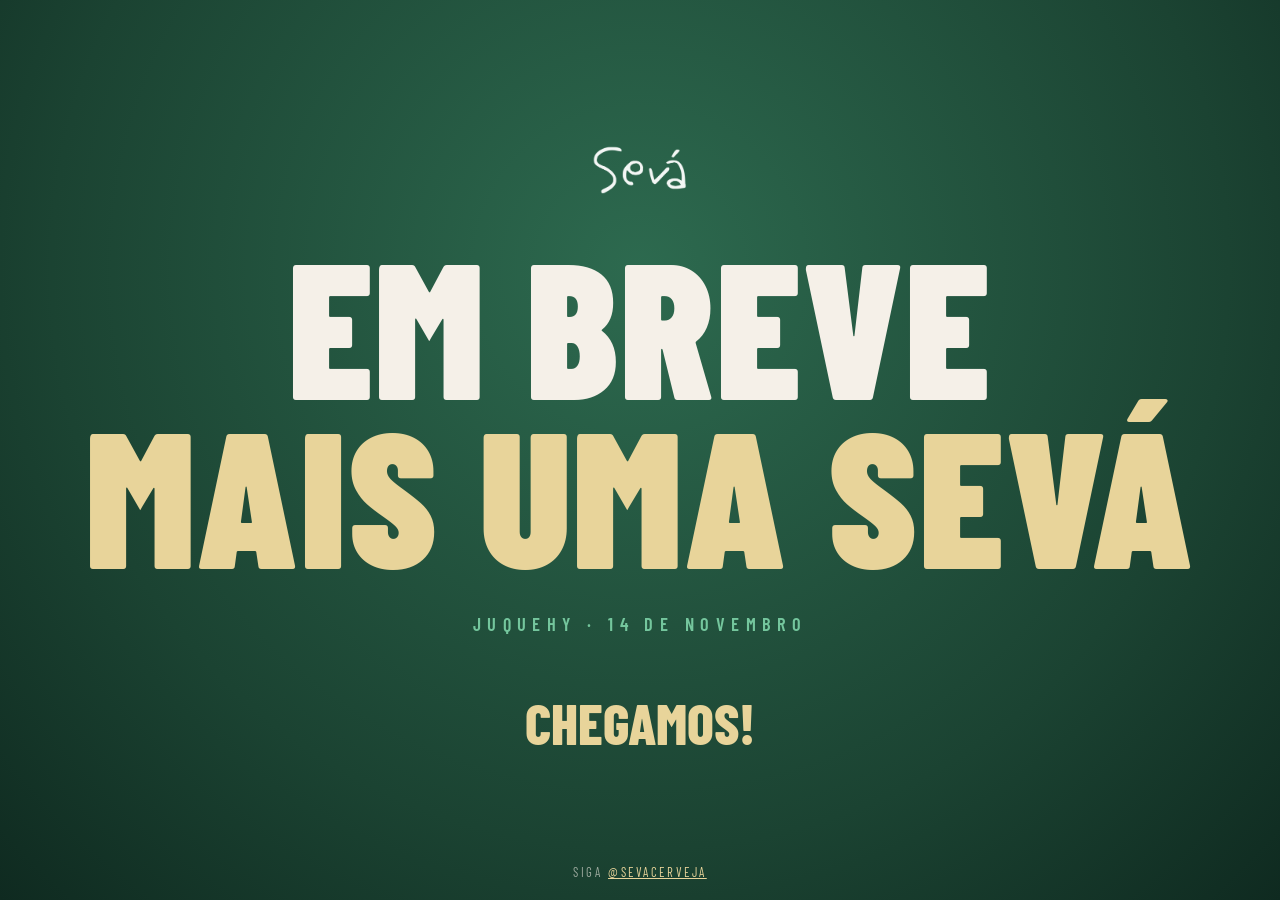
==== index.html @ 3af09ac8 "Site Sevá Juquehy - em breve" ====
<!DOCTYPE html>
<html lang="pt-BR">
<head>
  <meta charset="UTF-8">
  <meta name="viewport" content="width=device-width, initial-scale=1.0">
  <title>Sevá Juquehy — Em breve mais uma Sevá</title>
  <meta name="description" content="Em breve mais uma Sevá. A segunda unidade da cervejaria e restaurante Sevá chega a Juquehy em 14 de novembro.">
  <link rel="icon" href="images/favicon-32x32.png" type="image/png" sizes="32x32">
  <link rel="canonical" href="https://sevajuquehy.com.br/">
  <meta property="og:type" content="website">
  <meta property="og:title" content="Sevá Juquehy — Em breve mais uma Sevá">
  <meta property="og:description" content="A segunda unidade do Sevá chega a Juquehy em 14 de novembro.">
  <meta property="og:url" content="https://sevajuquehy.com.br/">
  <meta property="og:locale" content="pt_BR">
  <link rel="preconnect" href="https://fonts.googleapis.com">
  <link rel="preconnect" href="https://fonts.gstatic.com" crossorigin>
  <link rel="stylesheet" href="https://fonts.googleapis.com/css2?family=Barlow:wght@400;600&family=Barlow+Condensed:wght@600;700;800;900&display=swap">
  <style>
    :root{--verde:#2D6A4F;--verde-dark:#1B4332;--verde-mid:#40916C;--verde-light:#74C69D;--verde-pale:#D8F3DC;--sand:#F5F0E8;--gold:#C4963A;--gold-light:#E8D49A;--dark:#1a1a1a;--sans:'Barlow',sans-serif;--caps:'Barlow Condensed',sans-serif}
    *,*::before,*::after{box-sizing:border-box;margin:0;padding:0}
    html,body{height:100%}
    body{font-family:var(--sans);color:var(--sand);background:var(--verde-dark);overflow-x:hidden}
    main{min-height:100vh;min-height:100dvh;display:flex;flex-direction:column;align-items:center;justify-content:center;text-align:center;padding:32px 20px;position:relative;
      background:radial-gradient(ellipse at 50% 30%,var(--verde) 0%,var(--verde-dark) 65%,#0f2a20 100%)}
    .logo{width:clamp(72px,10vw,110px);margin-bottom:clamp(24px,5vh,56px);filter:brightness(0) invert(1);opacity:.95}
    h1{font-family:var(--caps);font-weight:900;text-transform:uppercase;line-height:.88;letter-spacing:.01em;font-size:clamp(3.4rem,15vw,13rem)}
    h1 span{display:block}
    h1 .acc{color:var(--gold-light)}
    .sub{font-family:var(--caps);font-weight:600;text-transform:uppercase;letter-spacing:.35em;color:var(--verde-light);font-size:clamp(.8rem,2vw,1.15rem);margin-top:clamp(20px,4vh,40px)}
    .count{display:flex;gap:clamp(10px,3vw,40px);margin-top:clamp(28px,6vh,64px);justify-content:center}
    .unit{min-width:clamp(64px,13vw,150px);padding:clamp(12px,2vw,24px) 6px;border:1px solid rgba(216,243,220,.25);background:rgba(15,42,32,.35)}
    .num{display:block;font-family:var(--caps);font-weight:800;line-height:1;font-size:clamp(2.2rem,8vw,5.5rem);font-variant-numeric:tabular-nums}
    .lbl{display:block;margin-top:8px;font-family:var(--caps);font-weight:600;text-transform:uppercase;letter-spacing:.2em;font-size:clamp(.65rem,1.6vw,.95rem);color:var(--verde-light)}
    .open{display:none;font-family:var(--caps);font-weight:800;text-transform:uppercase;font-size:clamp(1.6rem,5vw,3.5rem);color:var(--gold-light);margin-top:clamp(28px,6vh,64px)}
    .done .count{display:none}.done .open{display:block}
    footer{position:absolute;bottom:20px;left:0;right:0;font-family:var(--caps);letter-spacing:.2em;text-transform:uppercase;font-size:.8rem;color:rgba(245,240,232,.6)}
    footer a{color:var(--gold-light)}
    @media(max-width:480px){.count{gap:8px}.unit{min-width:0;flex:1}h1{font-size:clamp(3rem,18vw,5rem)}}
  </style>
</head>
<body>
  <main id="main">
    <img class="logo" src="images/logo_seva.webp" alt="Sevá">
    <h1><span>Em breve</span><span class="acc">mais uma Sevá</span></h1>
    <p class="sub">Juquehy · 14 de novembro</p>
    <div class="count" id="count" role="timer" aria-live="off">
      <div class="unit"><span class="num" id="d">00</span><span class="lbl">Dias</span></div>
      <div class="unit"><span class="num" id="h">00</span><span class="lbl">Horas</span></div>
      <div class="unit"><span class="num" id="m">00</span><span class="lbl">Min</span></div>
      <div class="unit"><span class="num" id="s">00</span><span class="lbl">Seg</span></div>
    </div>
    <p class="open">Chegamos!</p>
    <footer>Siga <a href="https://www.instagram.com/sevacerveja/" target="_blank" rel="noopener">@sevacerveja</a></footer>
  </main>
  <script>
    (function(){
      // 14/11/2026 à 00:00 (Brasília, UTC-3)
      var target=new Date(Date.UTC(2026,10,14,3,0,0));
      var el={d:d,h:h,m:m,s:s}, main=document.getElementById('main');
      function p(n){return n<10?'0'+n:''+n}
      function tick(){
        var diff=target-new Date();
        if(diff<=0){main.classList.add('done');return false}
        var t=Math.floor(diff/1000);
        el.d.textContent=p(Math.floor(t/86400));
        el.h.textContent=p(Math.floor(t%86400/3600));
        el.m.textContent=p(Math.floor(t%3600/60));
        el.s.textContent=p(t%60);
        return true;
      }
      if(tick()) var iv=setInterval(function(){if(!tick())clearInterval(iv)},1000);
    })();
  </script>
</body>
</html>
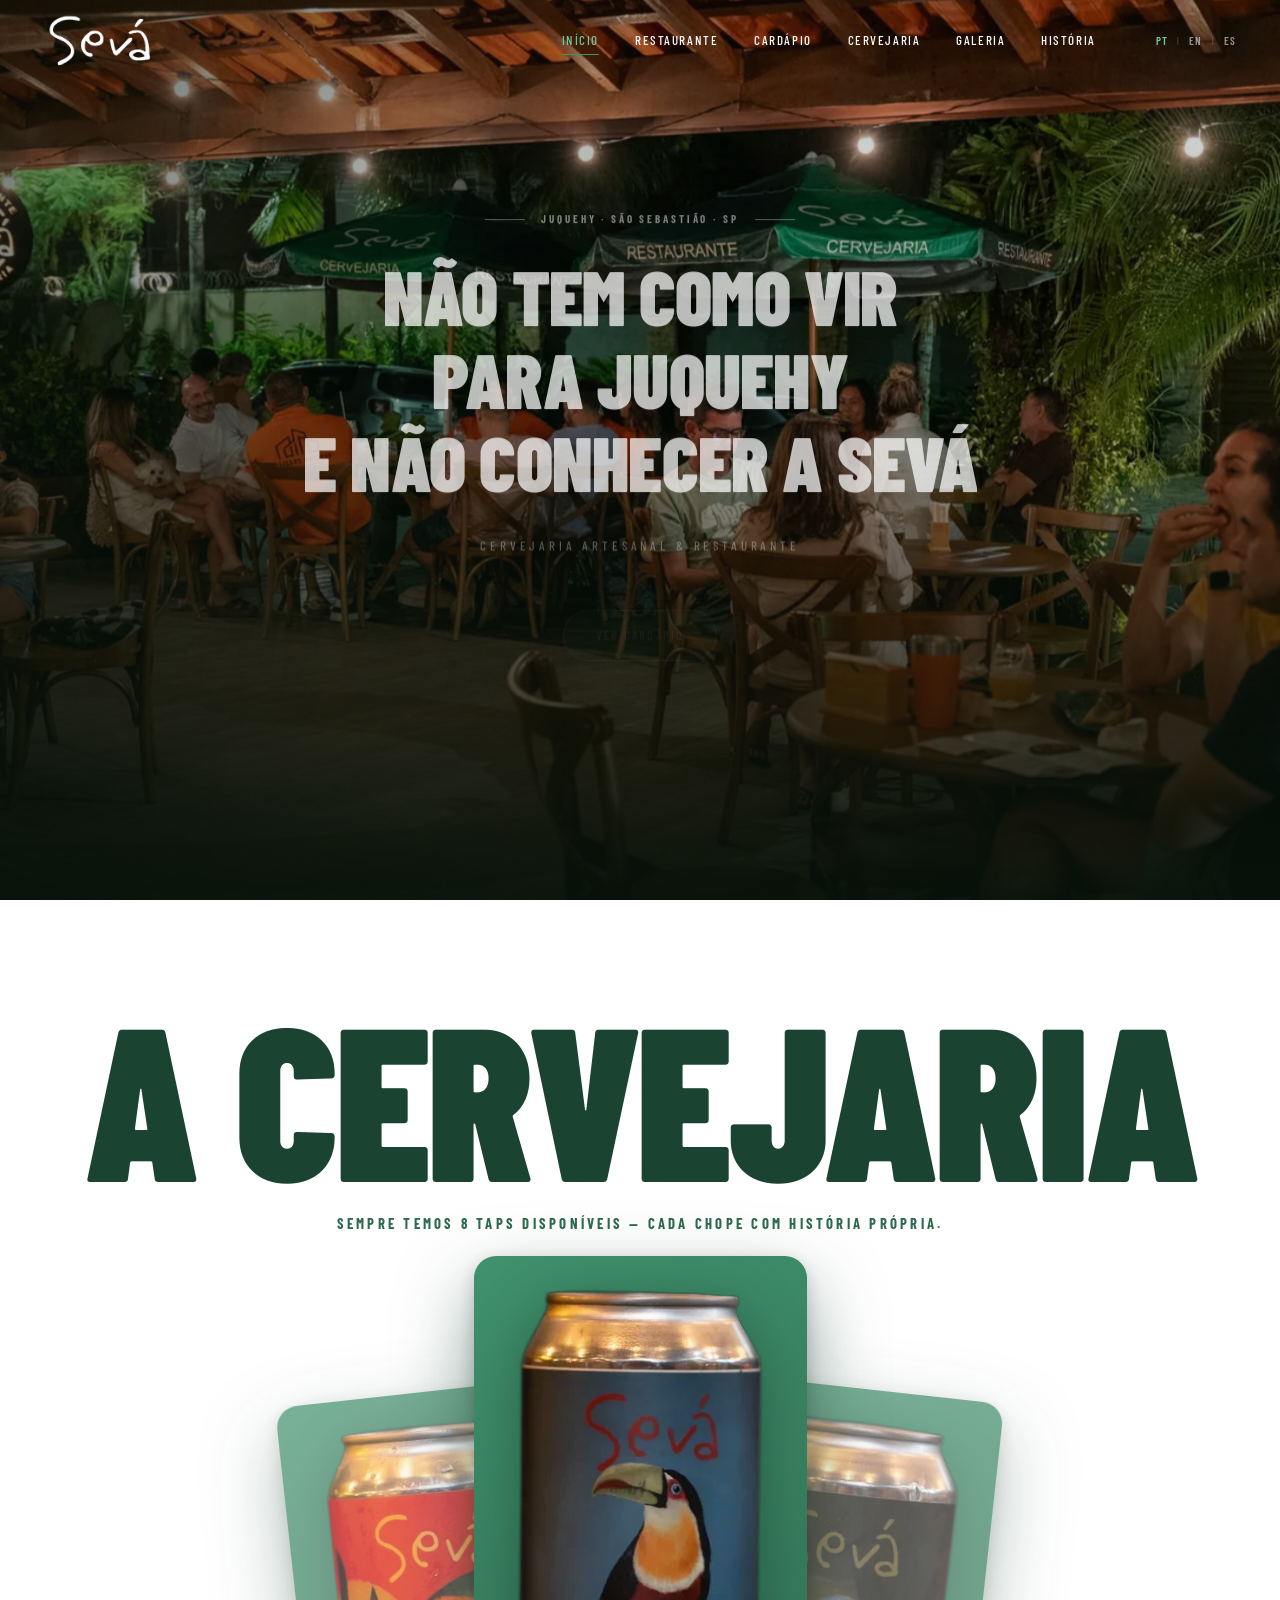
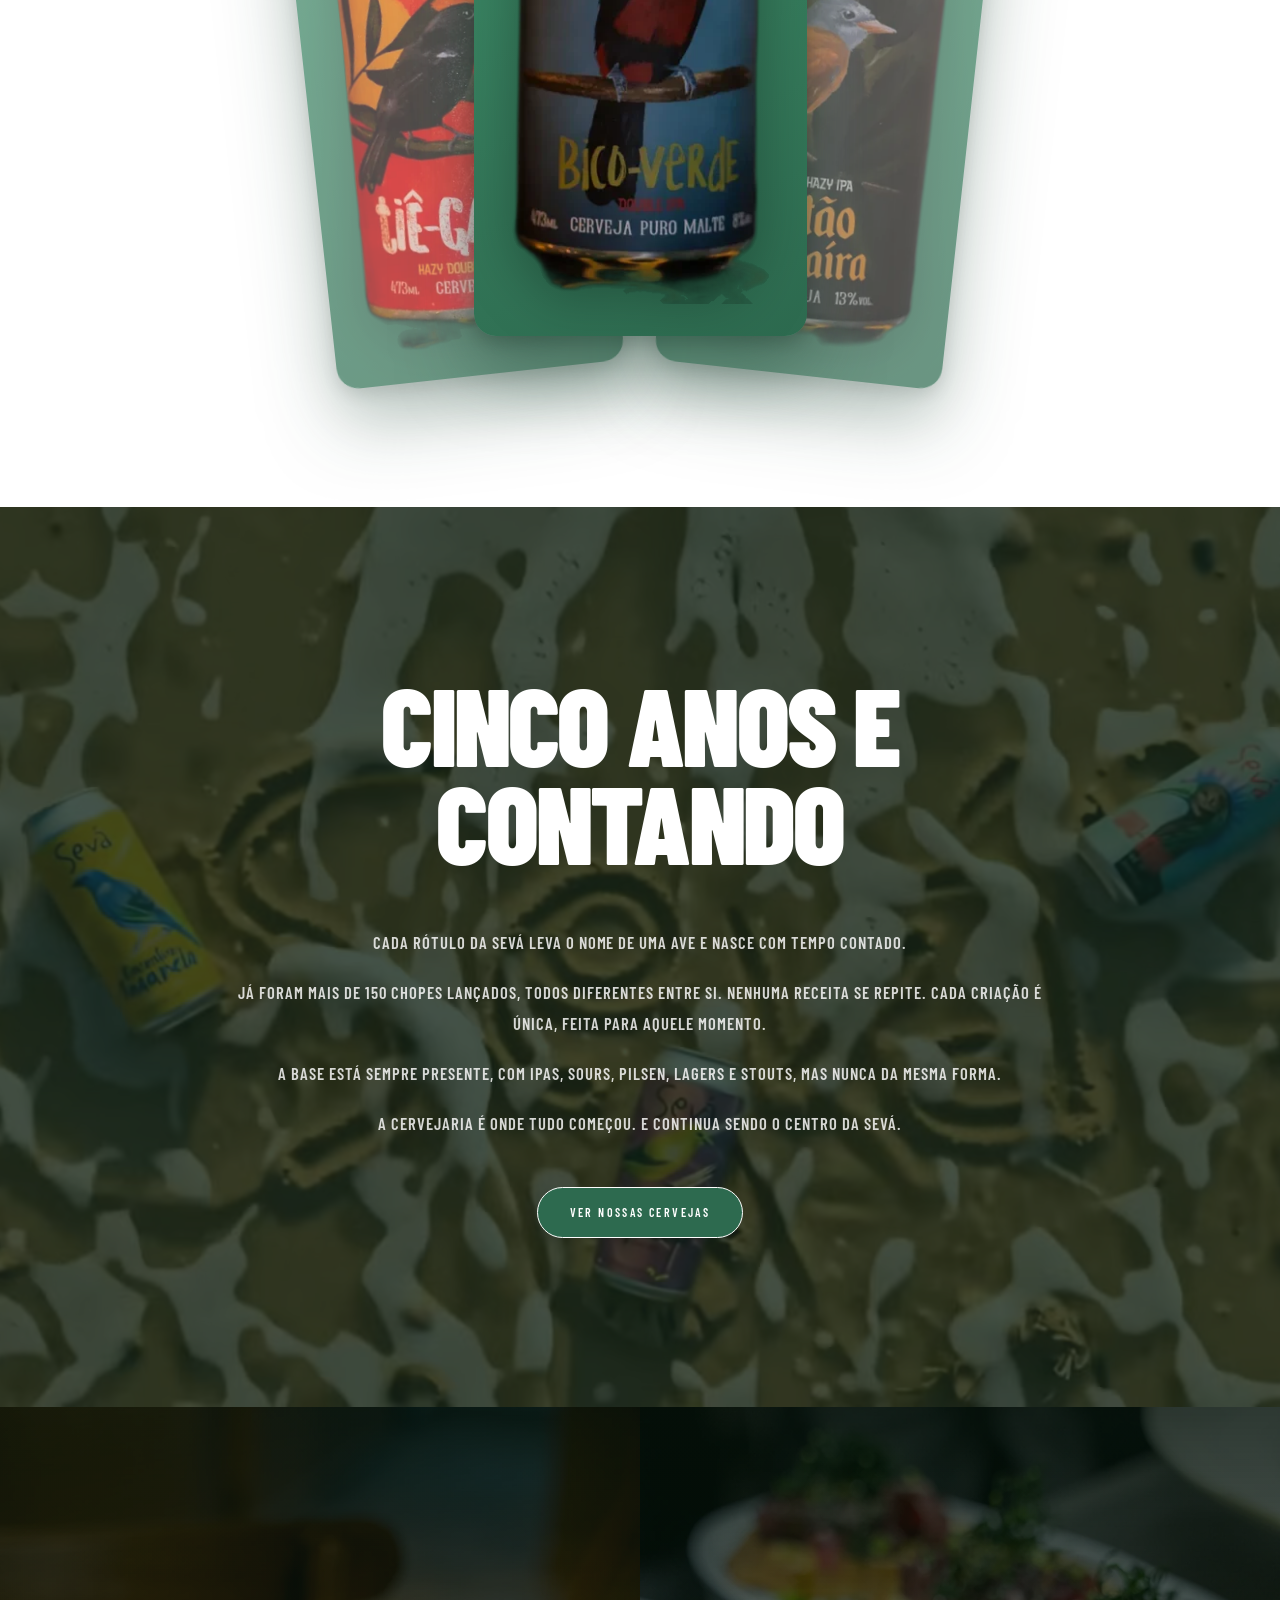
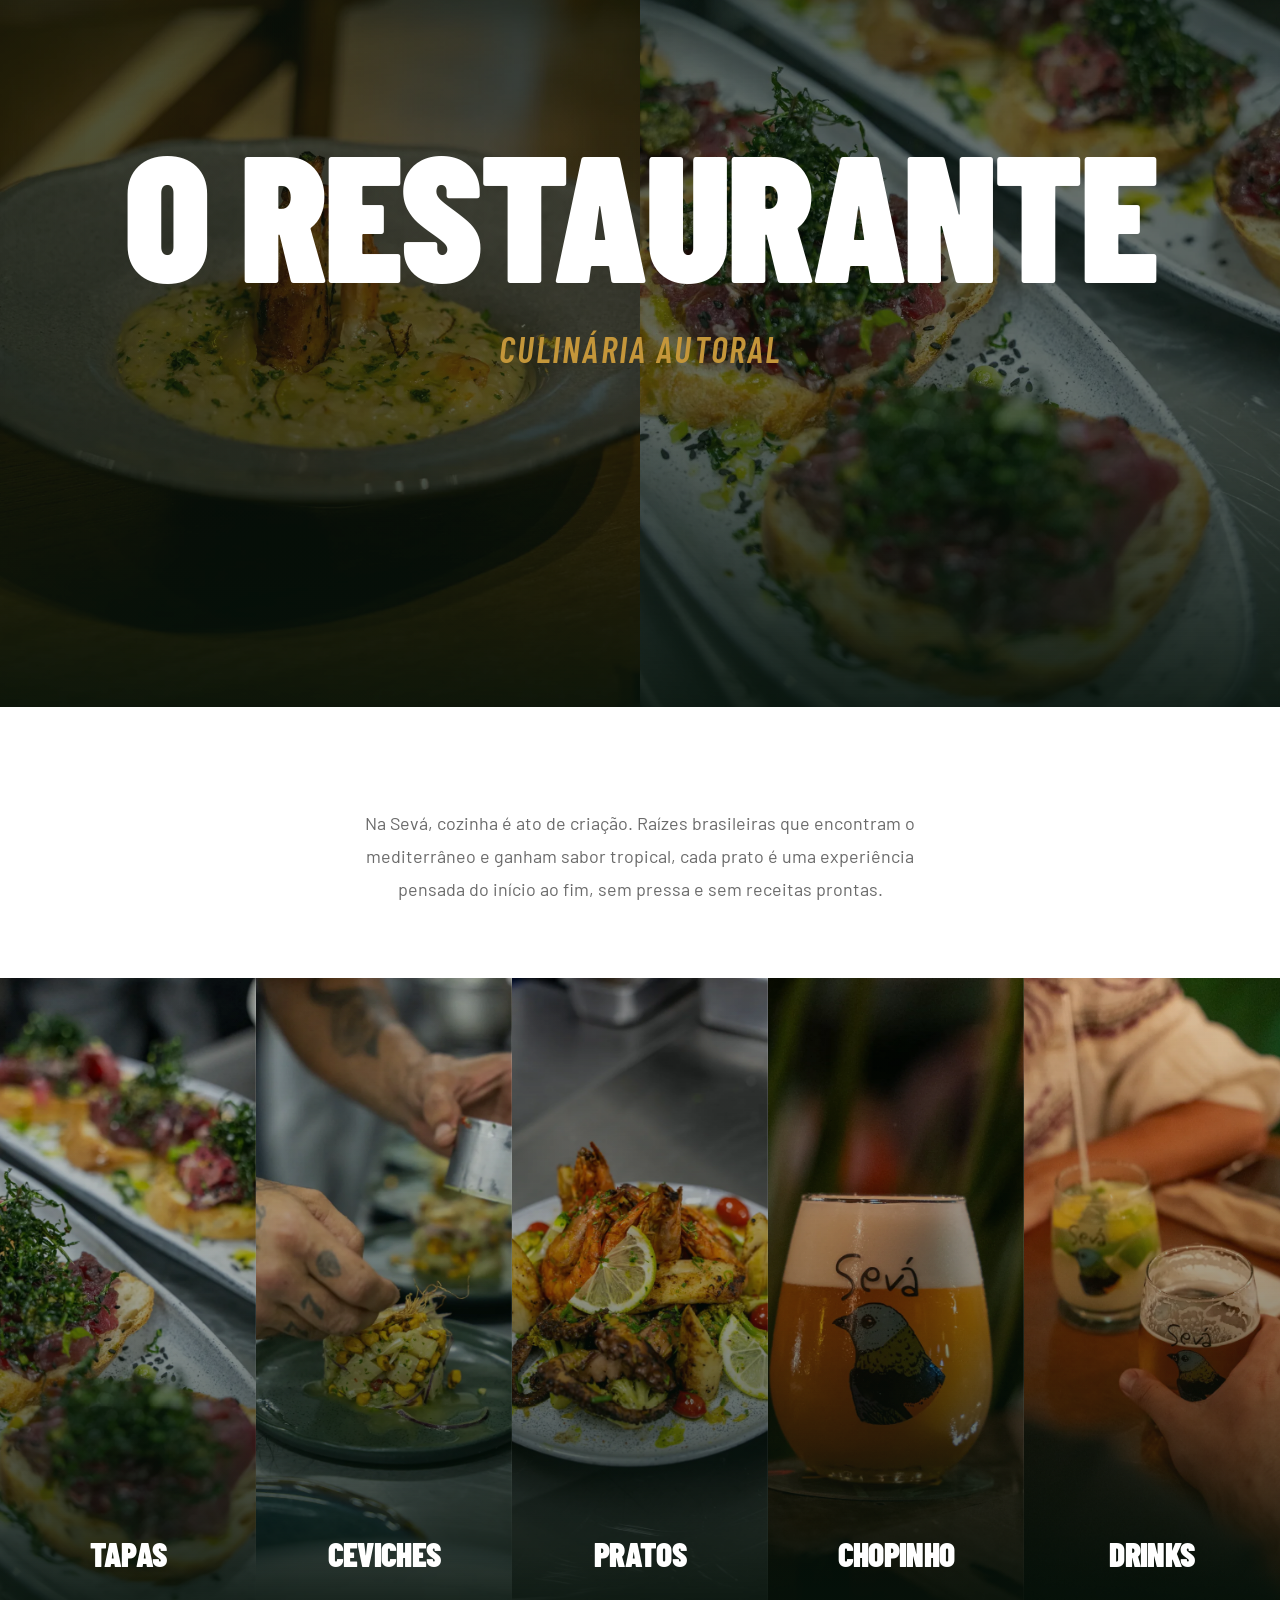
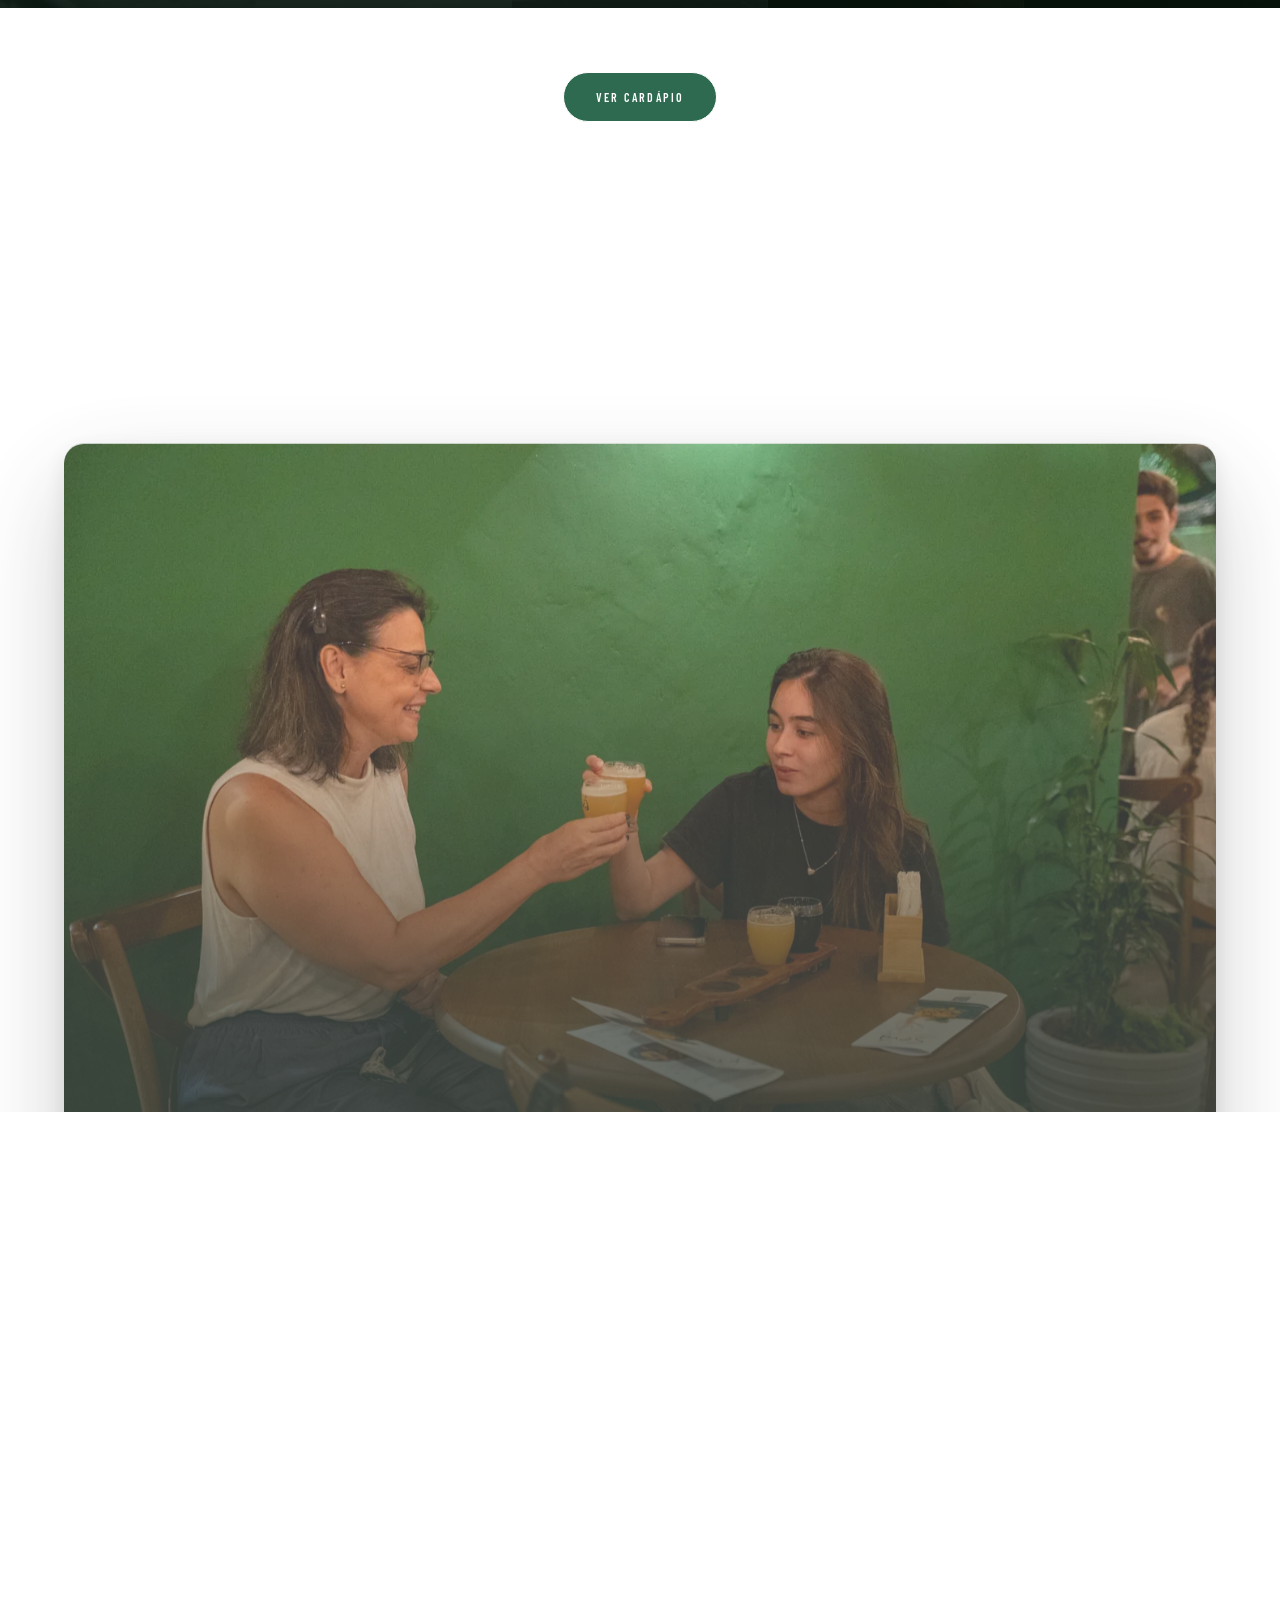
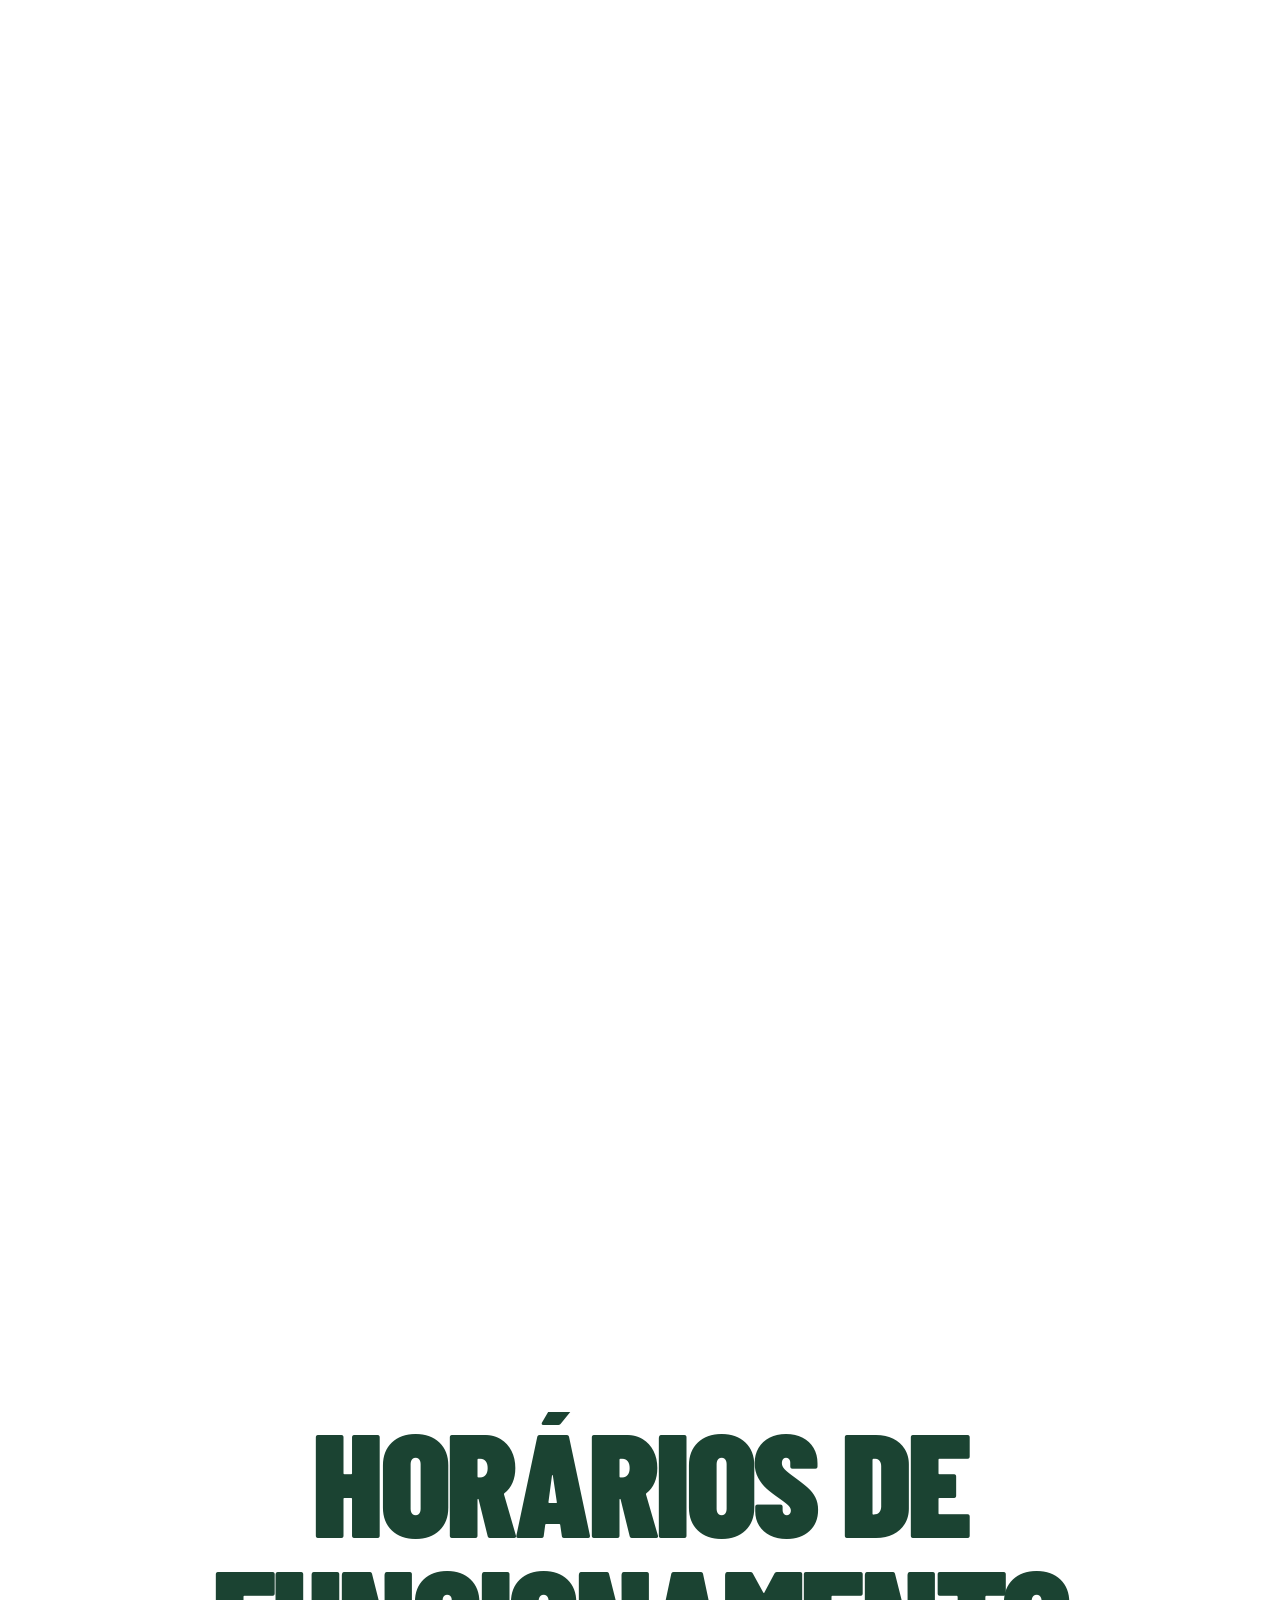
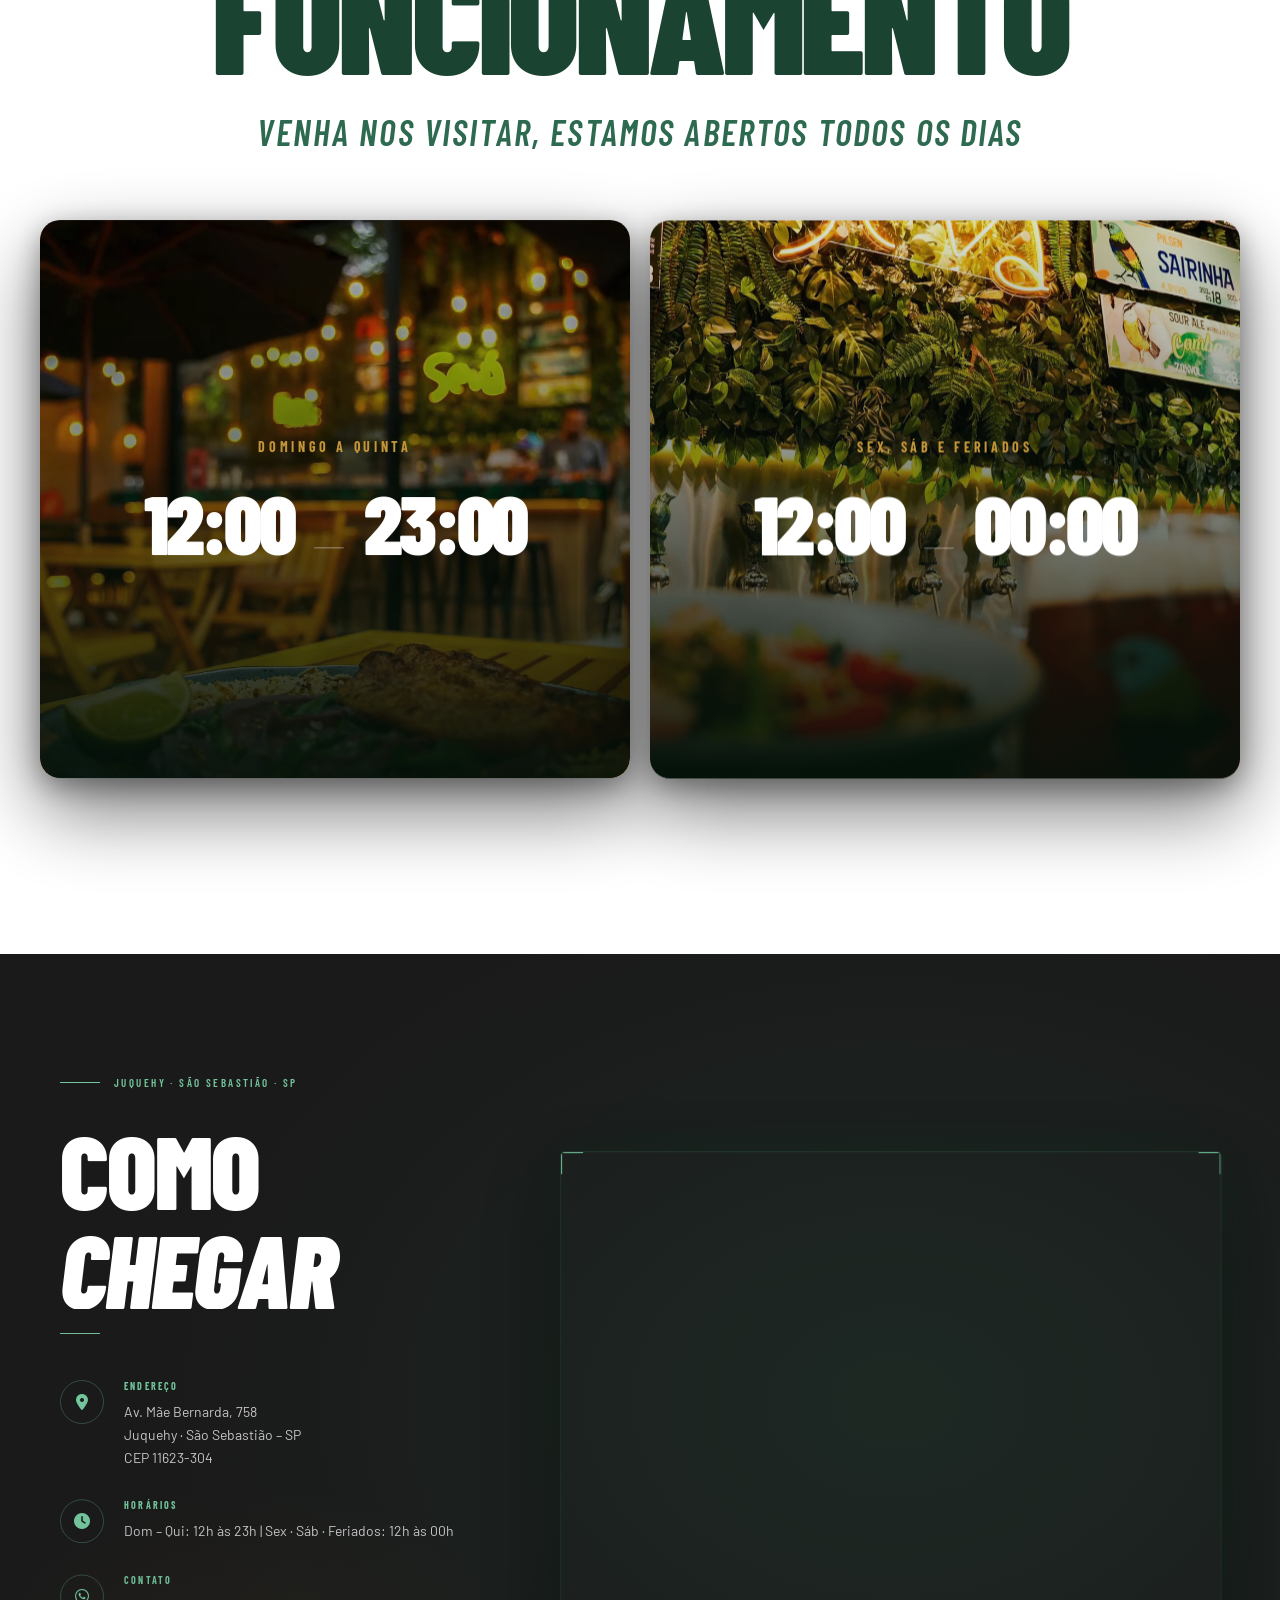
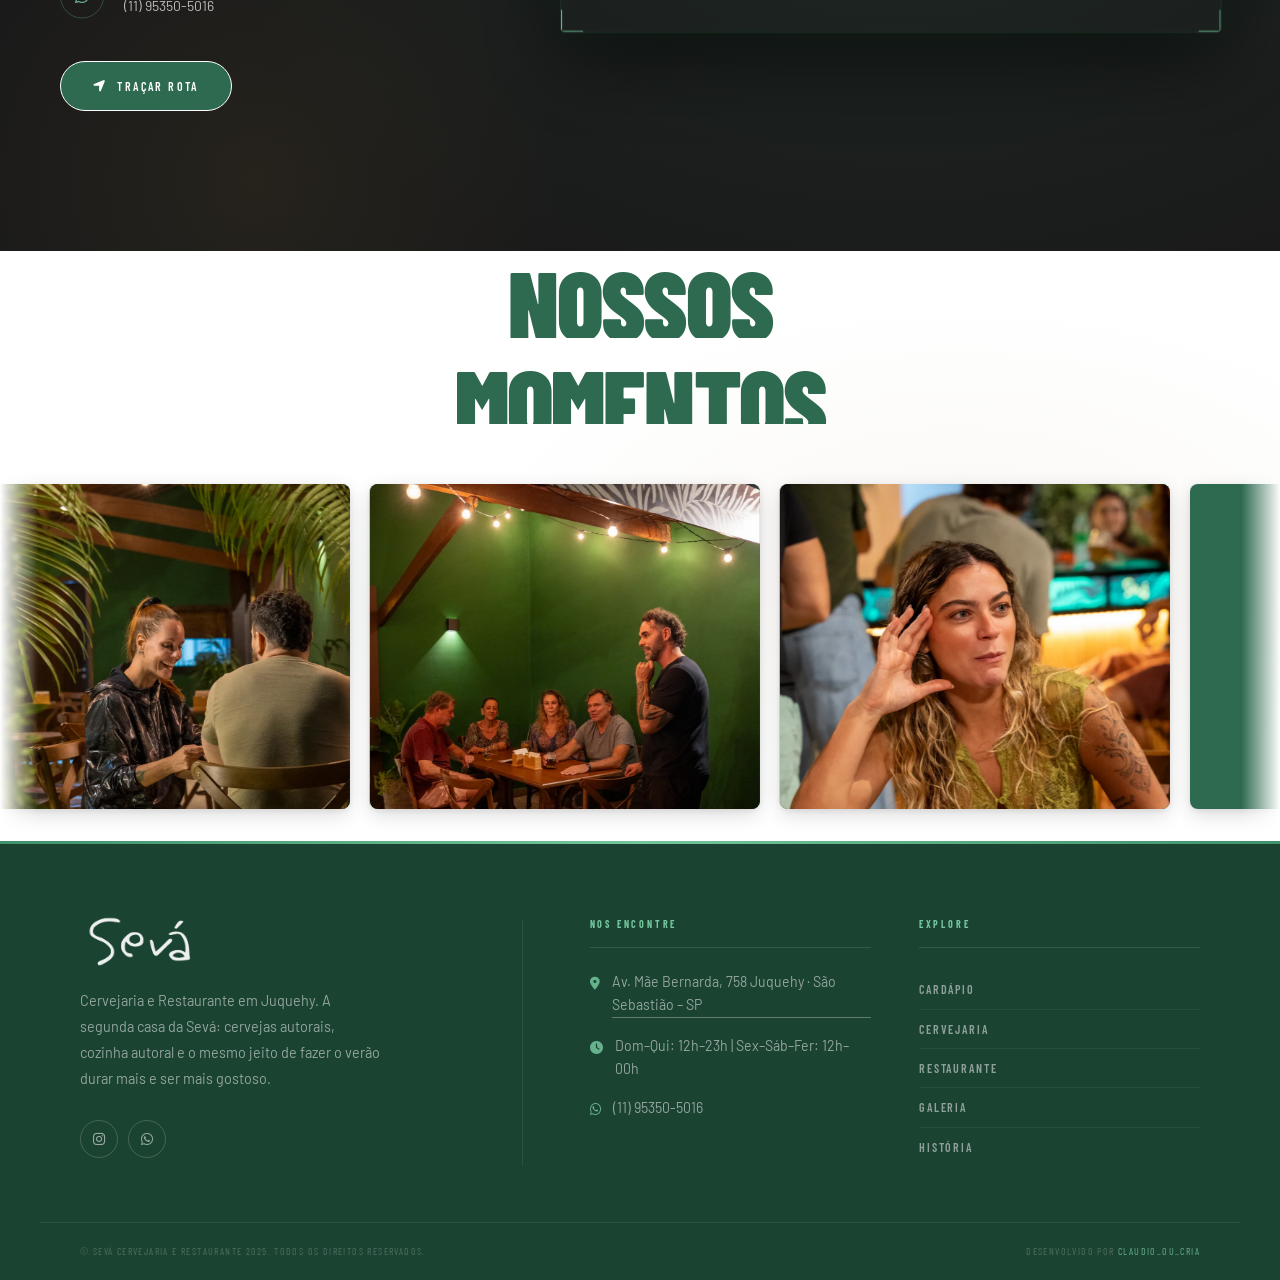
==== commit aa81835b: "Site completo da Sevá Juquehy" ====
--- a/index.html
+++ b/index.html
@@ -1,75 +1,677 @@
-<!DOCTYPE html>
+﻿<!DOCTYPE html>
 <html lang="pt-BR">
 <head>
+  <!-- Google tag (gtag.js) -->
+  <link rel="preconnect" href="https://www.googletagmanager.com">
+  <script async src="https://www.googletagmanager.com/gtag/js?id=G-PL6VQNLBBJ"></script>
+  <script>
+    window.dataLayer = window.dataLayer || [];
+    function gtag(){dataLayer.push(arguments);}
+    gtag('js', new Date());
+    gtag('config', 'G-PL6VQNLBBJ');
+  </script>
   <meta charset="UTF-8">
   <meta name="viewport" content="width=device-width, initial-scale=1.0">
-  <title>Sevá Juquehy — Em breve mais uma Sevá</title>
-  <meta name="description" content="Em breve mais uma Sevá. A segunda unidade da cervejaria e restaurante Sevá chega a Juquehy em 14 de novembro.">
+  <title data-i18n="meta.title.home">Sevá Cervejaria e Restaurante — Juquehy</title>
+  <meta name="description" data-i18n="meta.desc.home" content="Cervejaria artesanal e restaurante na Juquehy, São Sebastião. Cervejas autorais, pratos autorais e vista para o mar.">
   <link rel="icon" href="images/favicon-32x32.png" type="image/png" sizes="32x32">
+
+  <!-- Canonical e hreflang (atualize o domínio conforme necessário) -->
   <link rel="canonical" href="https://sevajuquehy.com.br/">
+  <link rel="alternate" hreflang="pt-BR" href="https://sevajuquehy.com.br/">
+  <link rel="alternate" hreflang="en" href="https://sevajuquehy.com.br/?lang=en">
+  <link rel="alternate" hreflang="es" href="https://sevajuquehy.com.br/?lang=es">
+
+  <!-- Open Graph / Compartilhamento social -->
   <meta property="og:type" content="website">
-  <meta property="og:title" content="Sevá Juquehy — Em breve mais uma Sevá">
-  <meta property="og:description" content="A segunda unidade do Sevá chega a Juquehy em 14 de novembro.">
+  <meta property="og:site_name" content="Sevá Cervejaria e Restaurante">
+  <meta property="og:title" content="Sevá Cervejaria e Restaurante — Juquehy">
+  <meta property="og:description" content="Cervejaria artesanal e restaurante na Juquehy, São Sebastião. Cervejas autorais, pratos autorais e vista para o mar.">
   <meta property="og:url" content="https://sevajuquehy.com.br/">
+  <meta property="og:image" content="https://sevajuquehy.com.br/images/og_home.jpg">
+  <meta property="og:image:width" content="1200">
+  <meta property="og:image:height" content="630">
   <meta property="og:locale" content="pt_BR">
+  <!-- Twitter Card -->
+  <meta name="twitter:card" content="summary_large_image">
+  <meta name="twitter:title" content="Sevá Cervejaria e Restaurante — Juquehy">
+  <meta name="twitter:description" content="Cervejaria artesanal e restaurante na Juquehy, São Sebastião. Cervejas autorais, pratos autorais e vista para o mar.">
+  <meta name="twitter:image" content="https://sevajuquehy.com.br/images/og_home.jpg">
+
+  <!-- Schema.org JSON-LD (Rich Snippets no Google) -->
+  <script type="application/ld+json">
+  {
+    "@context": "https://schema.org",
+    "@type": ["Restaurant", "BarOrPub"],
+    "name": "Sevá Cervejaria e Restaurante",
+    "description": "Cervejaria artesanal e restaurante na Juquehy, São Sebastião.",
+    "url": "https://sevajuquehy.com.br/",
+    "logo": "https://sevajuquehy.com.br/images/logo_seva.webp",
+    "image": "https://sevajuquehy.com.br/images/og_home.jpg",
+    "telephone": "",
+    "priceRange": "$$",
+    "servesCuisine": ["Brasileira", "Contemporânea", "Mediterrânea"],
+    "address": {
+      "@type": "PostalAddress",
+      "streetAddress": "Av. Mãe Bernarda, 758",
+      "postalCode": "11623-304",
+      "addressLocality": "Juquehy, São Sebastião",
+      "addressRegion": "SP",
+      "addressCountry": "BR"
+    },
+    "geo": {
+      "@type": "GeoCoordinates",
+      "latitude": "-23.7677335",
+      "longitude": "-45.7291879"
+    },
+    "sameAs": [
+      "https://www.instagram.com/sevacerveja/"
+    ],
+    "hasMenu": "https://sevajuquehy.com.br/cardapio.html"
+  }
+  </script>
+
+  <!-- Performance: preconnect para fontes e CDN -->
   <link rel="preconnect" href="https://fonts.googleapis.com">
   <link rel="preconnect" href="https://fonts.gstatic.com" crossorigin>
-  <link rel="stylesheet" href="https://fonts.googleapis.com/css2?family=Barlow:wght@400;600&family=Barlow+Condensed:wght@600;700;800;900&display=swap">
+  <link rel="preconnect" href="https://cdnjs.cloudflare.com">
+  <!-- Pré-carrega a imagem crítica do hero (LCP) — mobile e desktop carregam imagens diferentes -->
+  <link rel="preload" as="image" href="images/Pratos/banner_hero.webp" media="(max-width: 767px)" fetchpriority="high">
+  <link rel="preload" as="image" href="images/fotos/DSC08130.webp" media="(min-width: 768px)" fetchpriority="high">
+  <!-- Fontes: carregadas como <link> (evita bloqueio do @import em CSS) -->
+  <link rel="stylesheet" href="https://fonts.googleapis.com/css2?family=Barlow:ital,wght@0,400;0,600;0,700;1,400&family=Barlow+Condensed:ital,wght@0,600;0,700;0,800;0,900;1,700;1,900&family=Cormorant+Garamond:ital,wght@0,300;0,400;0,600;1,300;1,600&display=swap" media="print" onload="this.media='all'">
+  <noscript><link rel="stylesheet" href="https://fonts.googleapis.com/css2?family=Barlow:ital,wght@0,400;0,600;0,700;1,400&family=Barlow+Condensed:ital,wght@0,600;0,700;0,800;0,900;1,700;1,900&family=Cormorant+Garamond:ital,wght@0,300;0,400;0,600;1,300;1,600&display=swap"></noscript>
+
+  <!-- CSS crítico inline: loader + header + hero — elimina bloqueio de renderização -->
   <style>
-    :root{--verde:#2D6A4F;--verde-dark:#1B4332;--verde-mid:#40916C;--verde-light:#74C69D;--verde-pale:#D8F3DC;--sand:#F5F0E8;--gold:#C4963A;--gold-light:#E8D49A;--dark:#1a1a1a;--sans:'Barlow',sans-serif;--caps:'Barlow Condensed',sans-serif}
+    :root{--verde:#2D6A4F;--verde-dark:#1B4332;--verde-mid:#40916C;--verde-light:#74C69D;--verde-pale:#D8F3DC;--sand:#F5F0E8;--sand-dark:#EAE4D8;--sand-mid:#D5CDBC;--gold:#C4963A;--gold-light:#E8D49A;--black:#0f0f0f;--dark:#1a1a1a;--dark2:#232323;--gray:#6a6a6a;--gray-bg:#f0ece6;--light:#f7f4ef;--white:#ffffff;--serif:'Cormorant Garamond',Georgia,serif;--sans:'Barlow',sans-serif;--caps:'Barlow Condensed',sans-serif;--nav-h:80px}
     *,*::before,*::after{box-sizing:border-box;margin:0;padding:0}
-    html,body{height:100%}
-    body{font-family:var(--sans);color:var(--sand);background:var(--verde-dark);overflow-x:hidden}
-    main{min-height:100vh;min-height:100dvh;display:flex;flex-direction:column;align-items:center;justify-content:center;text-align:center;padding:32px 20px;position:relative;
-      background:radial-gradient(ellipse at 50% 30%,var(--verde) 0%,var(--verde-dark) 65%,#0f2a20 100%)}
-    .logo{width:clamp(72px,10vw,110px);margin-bottom:clamp(24px,5vh,56px);filter:brightness(0) invert(1);opacity:.95}
-    h1{font-family:var(--caps);font-weight:900;text-transform:uppercase;line-height:.88;letter-spacing:.01em;font-size:clamp(3.4rem,15vw,13rem)}
-    h1 span{display:block}
-    h1 .acc{color:var(--gold-light)}
-    .sub{font-family:var(--caps);font-weight:600;text-transform:uppercase;letter-spacing:.35em;color:var(--verde-light);font-size:clamp(.8rem,2vw,1.15rem);margin-top:clamp(20px,4vh,40px)}
-    .count{display:flex;gap:clamp(10px,3vw,40px);margin-top:clamp(28px,6vh,64px);justify-content:center}
-    .unit{min-width:clamp(64px,13vw,150px);padding:clamp(12px,2vw,24px) 6px;border:1px solid rgba(216,243,220,.25);background:rgba(15,42,32,.35)}
-    .num{display:block;font-family:var(--caps);font-weight:800;line-height:1;font-size:clamp(2.2rem,8vw,5.5rem);font-variant-numeric:tabular-nums}
-    .lbl{display:block;margin-top:8px;font-family:var(--caps);font-weight:600;text-transform:uppercase;letter-spacing:.2em;font-size:clamp(.65rem,1.6vw,.95rem);color:var(--verde-light)}
-    .open{display:none;font-family:var(--caps);font-weight:800;text-transform:uppercase;font-size:clamp(1.6rem,5vw,3.5rem);color:var(--gold-light);margin-top:clamp(28px,6vh,64px)}
-    .done .count{display:none}.done .open{display:block}
-    footer{position:absolute;bottom:20px;left:0;right:0;font-family:var(--caps);letter-spacing:.2em;text-transform:uppercase;font-size:.8rem;color:rgba(245,240,232,.6)}
-    footer a{color:var(--gold-light)}
-    @media(max-width:480px){.count{gap:8px}.unit{min-width:0;flex:1}h1{font-size:clamp(3rem,18vw,5rem)}}
+    html{scroll-behavior:smooth}
+    body{font-family:'Barlow',sans-serif;font-size:15px;line-height:1.7;color:#2a2a2a;background:var(--sand);overflow-x:hidden}
+    img{max-width:100%;display:block}a{text-decoration:none;color:inherit}ul{list-style:none}button{border:none;cursor:pointer;background:none}
+    #loader{position:fixed;inset:0;background:var(--dark);z-index:9999;display:flex;align-items:center;justify-content:center;transition:opacity .6s ease}
+    #loader.hidden{opacity:0;pointer-events:none}
+    #loader img{width:80px;animation:pulse 1s ease-in-out infinite alternate}
+    @keyframes pulse{from{opacity:.4}to{opacity:1}}
+    #header{position:fixed;top:0;left:0;width:100%;z-index:100;background:transparent;transition:background .4s ease,box-shadow .4s ease}
+    #header.scrolled{background:var(--white);box-shadow:0 2px 20px rgba(0,0,0,.1)}
+    .header-inner{display:flex;align-items:center;justify-content:space-between;height:var(--nav-h);max-width:1300px;margin:0 auto;padding:0 40px}
+    .logo img{height:52px;transition:filter .3s}
+    #header:not(.scrolled) .logo img{filter:brightness(0) invert(1)}
+    .hamburger{display:none;flex-direction:column;gap:5px;cursor:pointer;padding:4px;background:none;border:none}
+    .hamburger span{display:block;width:26px;height:2px;background:var(--white);transition:all .3s}
+    #hero{position:relative;height:100vh;height:100svh;min-height:640px;display:flex;align-items:center;justify-content:center;overflow:hidden}
+    .hero-slides-wrapper{position:absolute;inset:0;z-index:0}
+    .hero-slide{position:absolute;inset:0;opacity:0}
+    .hero-slide.is-active{opacity:1}
+    .hero-slide-img{position:absolute;inset:-15% 0;background-size:cover;background-position:center;will-change:transform}
+    .hero-overlay{position:absolute;inset:0;z-index:1;background:linear-gradient(to top,rgba(5,18,10,.94) 0%,rgba(5,18,10,.52) 38%,rgba(5,18,10,.12) 68%,rgba(5,18,10,.28) 100%),linear-gradient(to right,rgba(5,18,10,.42) 0%,transparent 62%)}
+    .hero-content{position:relative;z-index:2;width:100%;max-width:1000px;margin:0 auto;padding:0 clamp(24px,5vw,64px);text-align:center}
+    .hero-line-clip{display:block;overflow:hidden;line-height:1;padding-bottom:6px}
+    .hero-line-inner{display:block;font-family:var(--caps);font-size:clamp(3rem,6vw,7.5rem);font-weight:900;text-transform:uppercase;letter-spacing:-.01em;color:var(--white);line-height:1;will-change:transform}
+    @media(max-width:767px){.hero-slide-img{background-image:url('../images/Pratos/banner_hero.webp')!important}.hamburger{display:flex}.nav-links{display:none}}
   </style>
+  <!-- style.css carregado de forma não-bloqueante -->
+  <link rel="preload" as="style" href="css/style.min.css" onload="this.onload=null;this.rel='stylesheet'">
+  <noscript><link rel="stylesheet" href="css/style.min.css"></noscript>
+  <link rel="stylesheet" href="https://cdnjs.cloudflare.com/ajax/libs/font-awesome/6.5.0/css/all.min.css" media="print" onload="this.media='all'">
+  <noscript><link rel="stylesheet" href="https://cdnjs.cloudflare.com/ajax/libs/font-awesome/6.5.0/css/all.min.css"></noscript>
+  <meta name="theme-color" content="#2D6A4F">
 </head>
 <body>
-  <main id="main">
-    <img class="logo" src="images/logo_seva.webp" alt="Sevá">
-    <h1><span>Em breve</span><span class="acc">mais uma Sevá</span></h1>
-    <p class="sub">Juquehy · 14 de novembro</p>
-    <div class="count" id="count" role="timer" aria-live="off">
-      <div class="unit"><span class="num" id="d">00</span><span class="lbl">Dias</span></div>
-      <div class="unit"><span class="num" id="h">00</span><span class="lbl">Horas</span></div>
-      <div class="unit"><span class="num" id="m">00</span><span class="lbl">Min</span></div>
-      <div class="unit"><span class="num" id="s">00</span><span class="lbl">Seg</span></div>
-    </div>
-    <p class="open">Chegamos!</p>
-    <footer>Siga <a href="https://www.instagram.com/sevacerveja/" target="_blank" rel="noopener">@sevacerveja</a></footer>
-  </main>
-  <script>
-    (function(){
-      // 14/11/2026 à 00:00 (Brasília, UTC-3)
-      var target=new Date(Date.UTC(2026,10,14,3,0,0));
-      var el={d:d,h:h,m:m,s:s}, main=document.getElementById('main');
-      function p(n){return n<10?'0'+n:''+n}
-      function tick(){
-        var diff=target-new Date();
-        if(diff<=0){main.classList.add('done');return false}
-        var t=Math.floor(diff/1000);
-        el.d.textContent=p(Math.floor(t/86400));
-        el.h.textContent=p(Math.floor(t%86400/3600));
-        el.m.textContent=p(Math.floor(t%3600/60));
-        el.s.textContent=p(t%60);
-        return true;
-      }
-      if(tick()) var iv=setInterval(function(){if(!tick())clearInterval(iv)},1000);
-    })();
-  </script>
+
+  <!-- Skip link: acessibilidade para teclado/leitores de tela -->
+  <a class="skip-link" href="#hero">Ir para o conteúdo principal</a>
+
+  <!-- LOADER -->
+  <div id="loader">
+    <img src="images/logo_seva.webp" alt="Sevá" width="120" height="54">
+  </div>
+
+  <!-- HEADER -->
+  <header id="header">
+    <div class="header-inner">
+      <a href="index.html" class="logo">
+        <img src="images/logo_seva.webp" alt="Sevá Cervejaria e Restaurante" width="120" height="54">
+      </a>
+      <nav class="nav-links">
+        <a href="index.html" class="active" data-i18n="nav.home">Início</a>
+        <a href="restaurante.html" data-i18n="nav.restaurant">Restaurante</a>
+        <a href="cardapio.html" data-i18n="nav.menu">Cardápio</a>
+        <a href="cervejaria.html" data-i18n="nav.brewery">Cervejaria</a>
+        <a href="galeria.html" data-i18n="nav.gallery">Galeria</a>
+        <a href="historia.html" data-i18n="nav.story">História</a>
+        <div class="lang-switcher">
+          <button class="lang-btn active" data-lang="pt">PT</button>
+          <span class="lang-sep">|</span>
+          <button class="lang-btn" data-lang="en">EN</button>
+          <span class="lang-sep">|</span>
+          <button class="lang-btn" data-lang="es">ES</button>
+        </div>
+      </nav>
+      <button class="hamburger" id="hamburger" aria-label="Menu" aria-expanded="false">
+        <span></span><span></span><span></span>
+      </button>
+    </div>
+  </header>
+
+  <!-- MOBILE NAV -->
+  <nav class="mobile-nav" id="mobileNav">
+    <a href="index.html" data-i18n="nav.home">Início</a>
+    <a href="restaurante.html" data-i18n="nav.restaurant">Restaurante</a>
+    <a href="cardapio.html" data-i18n="nav.menu">Cardápio</a>
+    <a href="cervejaria.html" data-i18n="nav.brewery">Cervejaria</a>
+    <a href="galeria.html" data-i18n="nav.gallery">Galeria</a>
+    <a href="historia.html" data-i18n="nav.story">História</a>
+    <div class="mobile-lang">
+      <button class="lang-btn active" data-lang="pt">PT</button>
+      <button class="lang-btn" data-lang="en">EN</button>
+      <button class="lang-btn" data-lang="es">ES</button>
+    </div>
+  </nav>
+
+  <!-- HERO -->
+  <section id="hero" tabindex="-1">
+
+    <!-- Imagem de fundo única -->
+    <div class="hero-slides-wrapper">
+      <div class="hero-slide is-active">
+        <div class="hero-slide-img" style="background-image:url('images/fotos/DSC08130.webp');"></div>
+      </div>
+    </div>
+
+    <!-- Overlay gradiente -->
+    <div class="hero-overlay"></div>
+
+    <!-- Conteúdo centralizado -->
+    <div class="hero-content">
+      <div class="hero-eyebrow">
+        <span class="eyebrow-line"></span>
+        <span class="eyebrow-text">Juquehy · São Sebastião · SP</span>
+        <span class="eyebrow-line"></span>
+      </div>
+      <h1 class="hero-title">
+        <span class="hero-line-clip"><span class="hero-line-inner" data-i18n="home.hero.line1">Não tem como vir</span></span>
+        <span class="hero-line-clip"><span class="hero-line-inner" data-i18n="home.hero.line2">para Juquehy</span></span>
+        <span class="hero-line-clip"><span class="hero-line-inner" data-i18n="home.hero.line3">e não conhecer a Sevá</span></span>
+      </h1>
+      <p class="hero-sub" data-i18n="home.hero.sub">Cervejaria artesanal &amp; Restaurante</p>
+      <div class="hero-cta">
+        <a href="cardapio.html" class="btn btn-verde btn-rounded" data-i18n="home.hero.cta1">Ver Cardápio</a>
+      </div>
+    </div>
+
+    <!-- Indicador de scroll -->
+    <div class="hero-scroll" id="heroScroll">
+      <div class="hero-scroll-track"><div class="hero-scroll-thumb"></div></div>
+      <span class="hero-scroll-label">Scroll</span>
+    </div>
+
+  </section>
+
+  <!-- A CERVEJARIA — segunda seção, logo após o hero -->
+  <section id="cervejaria">
+
+    <!-- Bloco 1: título + cards em leque -->
+    <div class="brew-intro">
+      <div class="brew-title-wrap">
+        <h2 class="brew-headline" data-i18n="home.brewery.headline">A Cervejaria</h2>
+      </div>
+      <p class="brew-tap-note" data-i18n="home.brewery.taps">Sempre temos 8 taps disponíveis — cada chope com história própria.</p>
+
+      <div class="brew-cards">
+
+        <article class="brew-card">
+          <div class="brew-card-img">
+            <img src="images/menu/lata_tiegalo_sm.webp" alt="Tiê-Galo Hazy Double IPA" loading="lazy" decoding="async" width="261" height="623">
+          </div>
+        </article>
+
+        <article class="brew-card">
+          <div class="brew-card-img">
+            <img src="images/menu/lata_bicoverde_sm.webp" alt="Bico-Verde" loading="lazy" decoding="async" width="266" height="636">
+          </div>
+        </article>
+
+        <article class="brew-card">
+          <div class="brew-card-img">
+            <img src="images/menu/lata_capitao_sm.webp" alt="Capitão de Saíra Hazy IPA" loading="lazy" decoding="async" width="259" height="623">
+          </div>
+        </article>
+
+      </div>
+    </div>
+
+    <!-- Bloco 2: vídeo de fundo — texto + parágrafos -->
+    <div class="brew-video-section">
+      <video class="brew-bg-video" autoplay muted loop playsinline preload="none">
+        <source data-src="images/cervejas/banner_onda.webm" type="video/webm">
+      </video>
+      <div class="brew-video-overlay"></div>
+      <div class="brew-video-content">
+        <div class="brew-big-claim-wrap">
+          <span class="brew-big-claim-inner" data-i18n="home.brewery.caps">Cinco anos e contando</span>
+        </div>
+        <div class="brew-video-text">
+          <p data-i18n="home.brewery.p1">Cada rótulo da Sevá leva o nome de uma ave e nasce com tempo contado.</p>
+          <p data-i18n="home.brewery.p2">Já foram mais de 40 chopes lançados, todos diferentes entre si. Nenhuma receita se repete. Cada criação é única, feita para aquele momento.</p>
+          <p data-i18n="home.brewery.p3">A base está sempre presente, com IPAs, Sours, Pilsen, Lagers e Stouts, mas nunca da mesma forma.</p>
+          <p data-i18n="home.brewery.p4">A cervejaria é onde tudo começou. E continua sendo o centro da Sevá.</p>
+        </div>
+        <a href="cervejaria.html" class="btn btn-verde btn-rounded" data-i18n="home.brewery.cta">Ver nossas cervejas</a>
+      </div>
+    </div>
+
+  </section>
+
+  <!-- O RESTAURANTE — seção logo após a cervejaria -->
+  <section id="restaurante">
+
+    <!-- Bloco 1: título full-screen com fotos deslizando ao fundo -->
+    <div class="rest-hero">
+      <div class="rest-photo-belt">
+        <div class="rest-photo-track">
+          <div class="rest-photo-item" style="background-image:url('images/fotos/DSC08026.webp')"></div>
+          <div class="rest-photo-item" style="background-image:url('images/fotos/tapa_gravilax.webp')"></div>
+          <div class="rest-photo-item" style="background-image:url('images/fotos/mix_furtos_do_mar.webp')"></div>
+          <div class="rest-photo-item" style="background-image:url('images/fotos/DSC08249.webp')"></div>
+          <div class="rest-photo-item" style="background-image:url('images/fotos/risoto_cogumelos.webp')"></div>
+          <!-- duplicados para loop contínuo -->
+          <div class="rest-photo-item" style="background-image:url('images/fotos/DSC08026.webp')"></div>
+          <div class="rest-photo-item" style="background-image:url('images/fotos/tapa_gravilax.webp')"></div>
+          <div class="rest-photo-item" style="background-image:url('images/fotos/mix_furtos_do_mar.webp')"></div>
+          <div class="rest-photo-item" style="background-image:url('images/fotos/DSC08249.webp')"></div>
+          <div class="rest-photo-item" style="background-image:url('images/fotos/risoto_cogumelos.webp')"></div>
+        </div>
+      </div>
+      <div class="rest-hero-overlay"></div>
+      <div class="rest-hero-content">
+        <div class="rest-title-wrap">
+          <h2 class="rest-headline" data-i18n="home.restaurant.headline">O Restaurante</h2>
+        </div>
+        <span class="rest-autoral" data-i18n="home.restaurant.autoral">Culinária Autoral</span>
+      </div>
+    </div><!-- /rest-hero -->
+
+    <!-- Bloco 2: parágrafo + cards grandes + CTA -->
+    <div class="rest-body">
+      <div class="rest-body-inner">
+        <p class="rest-intro-para reveal" data-i18n="home.restaurant.intro">Na Sevá, cozinha é ato de criação. Raízes brasileiras que encontram o mediterrâneo e ganham sabor tropical, cada prato é uma experiência pensada do início ao fim, sem pressa e sem receitas prontas.</p>
+        <div class="rest-cat-cards">
+          <a href="cardapio.html" class="rest-cat-card">
+            <div class="rest-cat-card-bg" style="background-image:url('images/fotos/tapa_gravilax.webp')"></div>
+            <div class="rest-cat-card-overlay"></div>
+            <div class="rest-cat-card-content">
+              <div class="rest-cat-name-wrap">
+                <span class="rest-cat-name" data-i18n="jq.card.tapas">Tapas</span>
+              </div>
+            </div>
+          </a>
+
+          <a href="cardapio.html" class="rest-cat-card">
+            <div class="rest-cat-card-bg" style="background-image:url('images/fotos/DSC08249.webp')"></div>
+            <div class="rest-cat-card-overlay"></div>
+            <div class="rest-cat-card-content">
+              <div class="rest-cat-name-wrap">
+                <span class="rest-cat-name" data-i18n="jq.card.ceviches">Ceviches</span>
+              </div>
+            </div>
+          </a>
+
+          <a href="cardapio.html" class="rest-cat-card">
+            <div class="rest-cat-card-bg" style="background-image:url('images/fotos/mix_furtos_do_mar.webp')"></div>
+            <div class="rest-cat-card-overlay"></div>
+            <div class="rest-cat-card-content">
+              <div class="rest-cat-name-wrap">
+                <span class="rest-cat-name" data-i18n="jq.card.pratos">Pratos</span>
+              </div>
+            </div>
+          </a>
+
+          <a href="cardapio.html" class="rest-cat-card">
+            <div class="rest-cat-card-bg" style="background-image:url('images/fotos/DSC08071-2.webp')"></div>
+            <div class="rest-cat-card-overlay"></div>
+            <div class="rest-cat-card-content">
+              <div class="rest-cat-name-wrap">
+                <span class="rest-cat-name" data-i18n="jq.card.chopinho">Chopinho</span>
+              </div>
+            </div>
+          </a>
+
+          <a href="cardapio.html" class="rest-cat-card">
+            <div class="rest-cat-card-bg" style="background-image:url('images/fotos/DSC08303-2.webp')"></div>
+            <div class="rest-cat-card-overlay"></div>
+            <div class="rest-cat-card-content">
+              <div class="rest-cat-name-wrap">
+                <span class="rest-cat-name" data-i18n="jq.card.drinks">Drinks</span>
+              </div>
+            </div>
+          </a>
+
+        </div>
+        <div class="rest-body-cta reveal">
+          <a href="cardapio.html" class="btn btn-verde btn-rounded" data-i18n="home.restaurant.cta">Ver Cardápio</a>
+        </div>
+      </div>
+    </div>
+
+  </section>
+
+  <!-- NOSSA ESSÊNCIA — Cinematic scroll reveal -->
+  <section id="essencia">
+    <div class="essencia-sticky">
+
+      <!-- Imagem: entra de baixo, para centralizada -->
+      <div class="essencia-img-card">
+        <div class="essencia-img-inner">
+          <img src="images/fotos/DSC08207.webp" alt="A Sevá em Juquehy" loading="lazy" decoding="async" width="1500" height="1000">
+        </div>
+        <div class="essencia-img-overlay"></div>
+      </div>
+
+      <!-- Texto: sobe sobre a imagem com o scroll -->
+      <div class="essencia-text">
+        <div class="essencia-text-inner">
+          <p class="essencia-p" data-i18n="home.story.p1">A Sevá nasceu de uma paixão que começou lá em 2020 e encontrou seu lugar em Juquehy. O que era cerveja feita em casa virou, ao longo de cinco anos, um restaurante com identidade própria.</p>
+          <p class="essencia-p" data-i18n="home.story.p2">Foi um caminho construído aos poucos, entre testes, erros, acertos e descobertas. De rótulo em rótulo, de prato em prato.</p>
+          <p class="essencia-p" data-i18n="home.story.p3">Hoje, a Sevá é um restaurante guiado por uma ideia simples: fazer bem aquilo que a gente acredita. Te convidamos a conhecer nossa casa aqui em Juquehy!</p>
+        </div>
+      </div>
+
+    </div>
+  </section>
+
+  <!-- HORÁRIOS -->
+  <section id="hours">
+
+    <!-- Título gigante clip-reveal -->
+    <div class="hours-header">
+      <div class="hours-title-wrap">
+        <div class="hours-line-clip"><span class="hours-line-inner" data-i18n="home.hours.line1">Horários de</span></div>
+        <div class="hours-line-clip"><span class="hours-line-inner" data-i18n="home.hours.line2">Funcionamento</span></div>
+      </div>
+      <p class="hours-tagline" data-i18n="home.hours.tagline">Venha nos visitar, estamos abertos todos os dias</p>
+    </div>
+
+    <!-- Cards com vídeo parallax -->
+    <div class="hours-cards">
+
+      <!-- Card 1 -->
+      <div class="hours-card">
+        <div class="hours-card-video-wrap">
+          <video class="hours-card-video" muted loop playsinline preload="none"
+                 data-src="images/video%201.webm">
+          </video>
+        </div>
+        <div class="hours-card-overlay"></div>
+        <div class="hours-card-content">
+          <span class="hours-card-days" data-i18n="home.hours.days1">Domingo a Quinta</span>
+          <div class="hours-card-time-block">
+            <span class="hours-card-time">12:00</span>
+            <span class="hours-card-sep">—</span>
+            <span class="hours-card-time">23:00</span>
+          </div>
+        </div>
+      </div>
+
+      <!-- Card 2 -->
+      <div class="hours-card">
+        <div class="hours-card-video-wrap">
+          <video class="hours-card-video" muted loop playsinline preload="none"
+                 data-src="images/video%202.webm">
+          </video>
+        </div>
+        <div class="hours-card-overlay"></div>
+        <div class="hours-card-content">
+          <span class="hours-card-days" data-i18n="home.hours.days2">Sex, Sáb e Feriados</span>
+          <div class="hours-card-time-block">
+            <span class="hours-card-time">12:00</span>
+            <span class="hours-card-sep">—</span>
+            <span class="hours-card-time">00:00</span>
+          </div>
+        </div>
+      </div>
+
+    </div>
+
+
+  </section>
+
+
+  <!-- COMO CHEGAR -->
+  <section id="como-chegar" class="jagged-top-dark jagged-bottom-dark">
+
+    <!-- Fundo parallax verde-escuro -->
+    <div class="chegar-bg-parallax"></div>
+
+    <div class="chegar-inner">
+
+      <!-- ── Coluna Esquerda: título + info ── -->
+      <div class="chegar-left">
+
+        <!-- Eyebrow -->
+        <div class="chegar-eyebrow">
+          <span class="chegar-eyebrow-line"></span>
+          <span class="chegar-eyebrow-text">Juquehy · São Sebastião · SP</span>
+        </div>
+
+        <!-- Título clip-reveal -->
+        <div class="chegar-title-wrap">
+          <div class="chegar-line-clip"><span class="chegar-line-inner" data-i18n="chegar.title.line1">Como</span></div>
+          <div class="chegar-line-clip"><span class="chegar-line-inner chegar-line-italic" data-i18n="chegar.title.line2">Chegar</span></div>
+        </div>
+
+        <!-- Ornamento -->
+        <div class="chegar-ornament"></div>
+
+        <!-- Cards de informação -->
+        <div class="chegar-info-cards">
+
+          <div class="chegar-info-card" data-chegar-card>
+            <div class="chegar-info-icon">
+              <i class="fa fa-map-marker-alt"></i>
+            </div>
+            <div class="chegar-info-body">
+              <span class="chegar-info-label" data-i18n="chegar.label.address">Endereço</span>
+              <span class="chegar-info-value">Av. Mãe Bernarda, 758<br>Juquehy · São Sebastião – SP<br>CEP 11623-304</span>
+            </div>
+          </div>
+
+          <div class="chegar-info-card" data-chegar-card>
+            <div class="chegar-info-icon">
+              <i class="fa fa-clock"></i>
+            </div>
+            <div class="chegar-info-body">
+              <span class="chegar-info-label" data-i18n="chegar.label.hours">Horários</span>
+              <span class="chegar-info-value" data-i18n="chegar.hours.text">Dom – Qui: 12h às 23h | Sex · Sáb · Feriados: 12h às 00h</span>
+            </div>
+          </div>
+
+          <div class="chegar-info-card" data-chegar-card>
+            <div class="chegar-info-icon">
+              <i class="fa-brands fa-whatsapp"></i>
+            </div>
+            <div class="chegar-info-body">
+              <span class="chegar-info-label" data-i18n="chegar.label.contact">Contato</span>
+              <a href="https://wa.me/5511953505016" target="_blank" class="chegar-info-value chegar-info-link">(11) 95350-5016</a>
+            </div>
+          </div>
+
+        </div>
+
+        <!-- CTA Direções -->
+        <a href="https://www.google.com/maps/dir//Sev%C3%A1+-+Restaurante+e+Cervejaria+-+Juquehy,+Av.+M%C3%A3e+Bernarda,+758+-+Juquehy,+S%C3%A3o+Sebasti%C3%A3o+-+SP,+11623-304/@-23.4812624,-46.8516864,15z/data=!4m8!4m7!1m0!1m5!1m1!1s0x94cd879c73b03d9b:0xe690d76a171f980a!2m2!1d-45.7291879!2d-23.7677335?entry=ttu"
+           target="_blank"
+           class="chegar-cta btn btn-verde btn-rounded"
+           data-chegar-cta>
+          <i class="fa fa-location-arrow"></i>
+          <span data-i18n="chegar.cta">Traçar Rota</span>
+        </a>
+
+      </div>
+
+      <!-- ── Coluna Direita: mapa ── -->
+      <div class="chegar-right" data-chegar-map>
+
+        <!-- Frame decorativo do mapa -->
+        <div class="chegar-map-frame">
+          <div class="chegar-map-corner chegar-map-corner--tl"></div>
+          <div class="chegar-map-corner chegar-map-corner--tr"></div>
+          <div class="chegar-map-corner chegar-map-corner--bl"></div>
+          <div class="chegar-map-corner chegar-map-corner--br"></div>
+
+          <!-- Mapa Google Maps estilizado (clicável) -->
+          <a href="https://www.google.com/maps/dir//Sev%C3%A1+-+Restaurante+e+Cervejaria+-+Juquehy,+Av.+M%C3%A3e+Bernarda,+758+-+Juquehy,+S%C3%A3o+Sebasti%C3%A3o+-+SP,+11623-304/@-23.4812624,-46.8516864,15z/data=!4m8!4m7!1m0!1m5!1m1!1s0x94cd879c73b03d9b:0xe690d76a171f980a!2m2!1d-45.7291879!2d-23.7677335?entry=ttu"
+             target="_blank"
+             class="chegar-map-link"
+             aria-label="Abrir localização no Google Maps">
+            <iframe
+              class="chegar-map-iframe"
+              title="Localização da Sevá no Google Maps"
+              loading="lazy"
+              allowfullscreen
+              referrerpolicy="no-referrer-when-downgrade"
+              src="https://www.google.com/maps?q=Sev%C3%A1+-+Restaurante+e+Cervejaria+-+Juquehy,+Av.+M%C3%A3e+Bernarda,+758+-+Juquehy&amp;ll=-23.7677335,-45.7291879&amp;z=16&amp;output=embed">
+            </iframe>
+            <!-- Overlay de hover sobre o mapa -->
+            <div class="chegar-map-overlay">
+              <span class="chegar-map-overlay-text">
+                <i class="fa fa-map-marked-alt"></i>
+                <span data-i18n="chegar.map">Ver no Google Maps</span>
+              </span>
+            </div>
+          </a>
+
+        </div>
+
+      </div>
+
+    </div>
+  </section>
+
+  <!-- DEPOIMENTOS — 300vh scroll container, sticky inner -->
+  <section id="testimonials">
+
+    <!-- Container sticky 100vh — fica fixo enquanto o scroll percorre 300vh -->
+    <div class="testi-sticky" id="testiSticky">
+
+      <div class="testi-bg-layer"></div>
+
+      <!-- Cabeçalho -->
+      <div class="testi-header">
+        <div class="testi-title-wrap">
+          <div class="testi-line-clip"><span class="testi-line-inner" data-i18n="testi.title.line1">Nossas</span></div>
+          <div class="testi-line-clip"><span class="testi-line-inner" data-i18n="testi.title.line2">Avaliações</span></div>
+        </div>
+      </div>
+
+      <!-- Faixa de cards -->
+      <div class="testi-track-outer">
+        <div class="testi-track-parallax" id="testiParallax">
+          <div class="testi-track" id="testiTrack">
+
+            <!-- Set 1 -->
+            <div class="testi-card"><div class="testi-card-img"><img src="images/fotos/momento_1.webp" alt="Momentos na Sevá Juquehy" loading="lazy" decoding="async" width="1080" height="900"></div></div>
+            <div class="testi-card"><div class="testi-card-img"><img src="images/fotos/momento_2.webp" alt="Momentos na Sevá Juquehy" loading="lazy" decoding="async" width="1080" height="900"></div></div>
+            <div class="testi-card"><div class="testi-card-img"><img src="images/fotos/momento_3.webp" alt="Momentos na Sevá Juquehy" loading="lazy" decoding="async" width="1080" height="900"></div></div>
+            <div class="testi-card"><div class="testi-card-img"><img src="images/fotos/momento_4.webp" alt="Momentos na Sevá Juquehy" loading="lazy" decoding="async" width="1080" height="900"></div></div>
+            <div class="testi-card"><div class="testi-card-img"><img src="images/fotos/momento_5.webp" alt="Momentos na Sevá Juquehy" loading="lazy" decoding="async" width="1080" height="900"></div></div>
+            <div class="testi-card"><div class="testi-card-img"><img src="images/fotos/momento_6.webp" alt="Momentos na Sevá Juquehy" loading="lazy" decoding="async" width="1080" height="900"></div></div>
+            <div class="testi-card"><div class="testi-card-img"><img src="images/fotos/momento_7.webp" alt="Momentos na Sevá Juquehy" loading="lazy" decoding="async" width="1080" height="900"></div></div>
+            <div class="testi-card"><div class="testi-card-img"><img src="images/fotos/momento_8.webp" alt="Momentos na Sevá Juquehy" loading="lazy" decoding="async" width="1080" height="900"></div></div>
+            <div class="testi-card"><div class="testi-card-img"><img src="images/fotos/momento_9.webp" alt="Momentos na Sevá Juquehy" loading="lazy" decoding="async" width="1080" height="900"></div></div>
+            <div class="testi-card"><div class="testi-card-img"><img src="images/fotos/momento_10.webp" alt="Momentos na Sevá Juquehy" loading="lazy" decoding="async" width="1080" height="900"></div></div>
+            <div class="testi-card"><div class="testi-card-img"><img src="images/fotos/momento_11.webp" alt="Momentos na Sevá Juquehy" loading="lazy" decoding="async" width="1080" height="900"></div></div>
+            <div class="testi-card"><div class="testi-card-img"><img src="images/fotos/momento_12.webp" alt="Momentos na Sevá Juquehy" loading="lazy" decoding="async" width="1080" height="900"></div></div>
+
+            <!-- Set 2 — duplicado para loop contínuo -->
+            <div class="testi-card" aria-hidden="true"><div class="testi-card-img"><img src="images/fotos/momento_1.webp" alt="" loading="lazy" decoding="async" width="1080" height="900"></div></div>
+            <div class="testi-card" aria-hidden="true"><div class="testi-card-img"><img src="images/fotos/momento_2.webp" alt="" loading="lazy" decoding="async" width="1080" height="900"></div></div>
+            <div class="testi-card" aria-hidden="true"><div class="testi-card-img"><img src="images/fotos/momento_3.webp" alt="" loading="lazy" decoding="async" width="1080" height="900"></div></div>
+            <div class="testi-card" aria-hidden="true"><div class="testi-card-img"><img src="images/fotos/momento_4.webp" alt="" loading="lazy" decoding="async" width="1080" height="900"></div></div>
+            <div class="testi-card" aria-hidden="true"><div class="testi-card-img"><img src="images/fotos/momento_5.webp" alt="" loading="lazy" decoding="async" width="1080" height="900"></div></div>
+            <div class="testi-card" aria-hidden="true"><div class="testi-card-img"><img src="images/fotos/momento_6.webp" alt="" loading="lazy" decoding="async" width="1080" height="900"></div></div>
+            <div class="testi-card" aria-hidden="true"><div class="testi-card-img"><img src="images/fotos/momento_7.webp" alt="" loading="lazy" decoding="async" width="1080" height="900"></div></div>
+            <div class="testi-card" aria-hidden="true"><div class="testi-card-img"><img src="images/fotos/momento_8.webp" alt="" loading="lazy" decoding="async" width="1080" height="900"></div></div>
+            <div class="testi-card" aria-hidden="true"><div class="testi-card-img"><img src="images/fotos/momento_9.webp" alt="" loading="lazy" decoding="async" width="1080" height="900"></div></div>
+            <div class="testi-card" aria-hidden="true"><div class="testi-card-img"><img src="images/fotos/momento_10.webp" alt="" loading="lazy" decoding="async" width="1080" height="900"></div></div>
+            <div class="testi-card" aria-hidden="true"><div class="testi-card-img"><img src="images/fotos/momento_11.webp" alt="" loading="lazy" decoding="async" width="1080" height="900"></div></div>
+            <div class="testi-card" aria-hidden="true"><div class="testi-card-img"><img src="images/fotos/momento_12.webp" alt="" loading="lazy" decoding="async" width="1080" height="900"></div></div>
+
+          </div>
+        </div>
+      </div>
+
+    </div><!-- /testi-sticky -->
+  </section>
+
+  <!-- FOOTER -->
+  <footer id="footer">
+
+    <!-- Topo decorativo: linha verde -->
+    <div class="footer-top-bar"></div>
+
+    <div class="footer-main">
+
+      <!-- Col 1: Logo + tagline + social -->
+      <div class="footer-col footer-col--brand">
+        <div class="footer-logo">
+          <img src="images/logo_seva.webp" alt="Sevá" width="120" height="54">
+        </div>
+        <p class="footer-tagline" data-i18n="footer.about">Cervejaria e Restaurante em Juquehy. A segunda casa da Sevá: cervejas autorais, cozinha autoral e o mesmo jeito de fazer o verão durar mais e ser mais gostoso.</p>
+        <div class="footer-social">
+          <a href="https://instagram.com/sevacerveja" target="_blank" aria-label="Instagram"><i class="fa-brands fa-instagram"></i></a>
+          <a href="https://wa.me/5511953505016" target="_blank" aria-label="WhatsApp"><i class="fa-brands fa-whatsapp"></i></a>
+        </div>
+      </div>
+
+      <!-- Divisor vertical -->
+      <div class="footer-divider"></div>
+
+      <!-- Col 2: Nos encontre -->
+      <div class="footer-col footer-col--contact">
+        <span class="footer-col-eyebrow" data-i18n="footer.findus">Nos Encontre</span>
+        <ul class="footer-contact-list">
+          <li>
+            <span class="icon"><i class="fa fa-map-marker-alt"></i></span>
+            <a href="https://www.google.com/maps/dir//Sev%C3%A1+-+Restaurante+e+Cervejaria+-+Juquehy,+Av.+M%C3%A3e+Bernarda,+758+-+Juquehy,+S%C3%A3o+Sebasti%C3%A3o+-+SP,+11623-304/@-23.4812624,-46.8516864,15z/data=!4m8!4m7!1m0!1m5!1m1!1s0x94cd879c73b03d9b:0xe690d76a171f980a!2m2!1d-45.7291879!2d-23.7677335?entry=ttu" target="_blank" rel="noopener noreferrer" data-i18n="footer.address" style="color:inherit;text-decoration:none;border-bottom:1px solid rgba(255,255,255,0.3);">Av. Mãe Bernarda, 758<br>Juquehy · São Sebastião – SP</a>
+          </li>
+          <li>
+            <span class="icon"><i class="fa fa-clock"></i></span>
+            <span data-i18n="footer.hours">Dom–Qui: 12h–23h &nbsp;|&nbsp; Sex–Sáb–Fer: 12h–00h</span>
+          </li>
+          <li>
+            <span class="icon"><i class="fa-brands fa-whatsapp"></i></span>
+            <a href="https://wa.me/5511953505016">(11) 95350-5016</a>
+          </li>
+        </ul>
+      </div>
+
+      <!-- Col 3: Navegação rápida -->
+      <div class="footer-col footer-col--nav">
+        <span class="footer-col-eyebrow" data-i18n="footer.explore">Explore</span>
+        <ul class="footer-nav-list">
+          <li><a href="cardapio.html" data-i18n="nav.menu">Cardápio</a></li>
+          <li><a href="cervejaria.html" data-i18n="nav.brewery">Cervejaria</a></li>
+          <li><a href="restaurante.html" data-i18n="nav.restaurant">Restaurante</a></li>
+
+          <li><a href="galeria.html" data-i18n="nav.gallery">Galeria</a></li>
+          <li><a href="historia.html" data-i18n="nav.story">História</a></li>
+        </ul>
+      </div>
+
+    </div>
+
+    <div class="footer-bottom">
+      <span class="footer-copy" data-i18n="footer.copy">© Sevá Cervejaria e Restaurante 2025. Todos os direitos reservados.</span>
+      <span class="footer-dev">Desenvolvido por <a href="https://wa.me/5511965970387?text=Oi%2C+vi+o+site+da+Sev%C3%A1+que+voc%C3%AA+desenvolveu!" target="_blank" rel="noopener noreferrer">Claudio_ou_Cria</a></span>
+    </div>
+
+  </footer>
+
+  <script src="js/vendor/gsap.min.js" defer></script>
+  <script src="js/vendor/ScrollTrigger.min.js" defer></script>
+  <script src="js/i18n.min.js" defer></script>
+  <script src="js/main.min.js" defer></script>
 </body>
 </html>
--- a/css/style.min.css
+++ b/css/style.min.css
@@ -0,0 +1 @@
+.skip-link{position:absolute;top:-100%;left:1rem;background:var(--verde,#2d5a27);color:#fff;padding:.5rem 1rem;font-family:var(--sans, sans-serif);font-size:.9rem;border-radius:0 0 4px 4px;z-index:9999;text-decoration:none;transition:top .2s}.skip-link:focus{top:0}*,::after,::before{box-sizing:border-box;margin:0;padding:0}html{scroll-behavior:smooth}body{font-family:Barlow,sans-serif;font-size:15px;line-height:1.7;color:#2a2a2a;background:var(--sand);overflow-x:hidden}img{max-width:100%;display:block}a{text-decoration:none;color:inherit}ul{list-style:none}button{border:none;cursor:pointer;background:0 0}:root{--verde:#2D6A4F;--verde-dark:#1B4332;--verde-mid:#40916C;--verde-light:#74C69D;--verde-pale:#D8F3DC;--sand:#F5F0E8;--sand-dark:#EAE4D8;--sand-mid:#D5CDBC;--gold:#C4963A;--gold-light:#E8D49A;--black:#0f0f0f;--dark:#1a1a1a;--dark2:#232323;--gray:#6a6a6a;--gray-bg:#f0ece6;--light:#f7f4ef;--white:#ffffff;--serif:'Cormorant Garamond',Georgia,serif;--sans:'Barlow',sans-serif;--caps:'Barlow Condensed',sans-serif;--nav-h:80px}#loader{position:fixed;inset:0;background:var(--dark);z-index:9999;display:flex;align-items:center;justify-content:center;transition:opacity .6s ease}#loader.hidden{opacity:0;pointer-events:none}#loader img{width:80px;animation:pulse 1s ease-in-out infinite alternate}@keyframes pulse{from{opacity:.4}to{opacity:1}}#header{position:fixed;top:0;left:0;width:100%;z-index:100;background:0 0;transition:background .4s ease,box-shadow .4s ease}#header.scrolled{background:var(--white);box-shadow:0 2px 20px rgba(0,0,0,.1)}.header-inner{display:flex;align-items:center;justify-content:space-between;height:var(--nav-h);max-width:1300px;margin:0 auto;padding:0 40px}.logo img{height:52px;transition:filter .3s}#header:not(.scrolled) .logo img{filter:brightness(0) invert(1)}#header.scrolled .logo img{filter:none}.nav-links{display:flex;align-items:center;gap:36px}.nav-links a{font-family:var(--caps);font-size:13px;font-weight:500;letter-spacing:.12em;text-transform:uppercase;color:var(--white);position:relative;transition:color .3s}#header.scrolled .nav-links a{color:var(--dark)}.nav-links a::after{content:'';position:absolute;bottom:-4px;left:0;width:0;height:1px;background:var(--verde-mid);transition:width .3s}.nav-links a.active::after,.nav-links a:hover::after{width:100%}.nav-links a.active,.nav-links a:hover{color:var(--verde-light)}#header.scrolled .nav-links a.active,#header.scrolled .nav-links a:hover{color:var(--verde)}.lang-switcher{display:flex;gap:6px;margin-left:20px;align-items:center}.lang-btn{font-family:var(--caps);font-size:11px;letter-spacing:.08em;font-weight:600;color:rgba(255,255,255,.55);cursor:pointer;transition:color .3s;padding:2px 4px;background:0 0;border:none}#header.scrolled .lang-btn{color:var(--gray)}.lang-btn.active,.lang-btn:hover{color:var(--verde-light)!important}.lang-sep{color:rgba(255,255,255,.25);font-size:10px}#header.scrolled .lang-sep{color:rgba(0,0,0,.2)}.hamburger{display:none;flex-direction:column;gap:5px;cursor:pointer;padding:4px;background:0 0;border:none}.hamburger span{display:block;width:26px;height:2px;background:var(--white);transition:all .3s}#header.scrolled .hamburger span{background:var(--dark)}.hamburger.open span:first-child{transform:translateY(7px) rotate(45deg)}.hamburger.open span:nth-child(2){opacity:0}.hamburger.open span:nth-child(3){transform:translateY(-7px) rotate(-45deg)}.mobile-nav{position:fixed;top:var(--nav-h);left:0;width:100%;background:var(--dark);padding:30px 40px;z-index:99;transform:translateY(-10px);opacity:0;pointer-events:none;transition:all .3s ease}.mobile-nav.open{transform:translateY(0);opacity:1;pointer-events:all}.mobile-nav a{display:block;font-family:var(--caps);font-size:15px;font-weight:500;letter-spacing:.12em;text-transform:uppercase;color:var(--white);padding:12px 0;border-bottom:1px solid rgba(255,255,255,.08);transition:color .3s}.mobile-nav a.active,.mobile-nav a:hover{color:var(--gold)}.mobile-lang{display:flex;gap:16px;margin-top:20px}.mobile-lang .lang-btn{color:rgba(255,255,255,.5)!important;font-size:13px}.mobile-lang .lang-btn.active{color:var(--gold)!important}.section-heading{text-align:center;margin-bottom:50px}.section-heading .script{display:block;font-family:var(--serif);font-style:italic;font-size:clamp(2.4rem, 4vw, 3.6rem);font-weight:300;color:var(--verde);line-height:1.2;margin-bottom:4px}.section-heading .caps{display:block;font-family:var(--caps);font-size:clamp(.8rem, 1.2vw, .95rem);font-weight:600;letter-spacing:.28em;text-transform:uppercase;color:var(--dark);margin-bottom:18px}.section-heading .ornament{display:flex;align-items:center;justify-content:center;gap:12px;margin-bottom:24px}.section-heading .ornament::after,.section-heading .ornament::before{content:'';display:block;width:60px;height:1px;background:var(--verde-mid)}.section-heading .ornament-icon{color:var(--verde-mid);font-size:14px;line-height:1}.section-heading p{font-family:var(--serif);font-size:1.15rem;font-weight:300;color:var(--gray);max-width:620px;margin:0 auto;line-height:1.8}.section-heading.light .caps{color:rgba(255,255,255,.5)}.section-heading.light p{color:rgba(255,255,255,.65)}.section-heading.light .ornament::after,.section-heading.light .ornament::before{background:rgba(255,255,255,.3)}.jagged-bottom{position:relative}.jagged-bottom::after{content:'';position:absolute;bottom:-1px;left:0;width:100%;height:32px;background-image:url("data:image/svg+xml,%3Csvg xmlns='http://www.w3.org/2000/svg' width='40' height='32'%3E%3Cpath d='M0 32 L20 0 L40 32 Z' fill='white'/%3E%3C/svg%3E");background-repeat:repeat-x;background-size:40px 32px;z-index:2}.jagged-top{position:relative}.jagged-top::before{content:'';position:absolute;top:-1px;left:0;width:100%;height:32px;background-image:url("data:image/svg+xml,%3Csvg xmlns='http://www.w3.org/2000/svg' width='40' height='32'%3E%3Cpath d='M0 0 L20 32 L40 0 Z' fill='white'/%3E%3C/svg%3E");background-repeat:repeat-x;background-size:40px 32px;z-index:2}.jagged-bottom-dark::after{background-image:url("data:image/svg+xml,%3Csvg xmlns='http://www.w3.org/2000/svg' width='40' height='32'%3E%3Cpath d='M0 32 L20 0 L40 32 Z' fill='%231a1a1a'/%3E%3C/svg%3E")}.jagged-top-dark::before{background-image:url("data:image/svg+xml,%3Csvg xmlns='http://www.w3.org/2000/svg' width='40' height='32'%3E%3Cpath d='M0 0 L20 32 L40 0 Z' fill='%231a1a1a'/%3E%3C/svg%3E")}.jagged-bottom-light::after{background-image:url("data:image/svg+xml,%3Csvg xmlns='http://www.w3.org/2000/svg' width='40' height='32'%3E%3Cpath d='M0 32 L20 0 L40 32 Z' fill='%23f7f4ef'/%3E%3C/svg%3E")}.jagged-top-light::before{background-image:url("data:image/svg+xml,%3Csvg xmlns='http://www.w3.org/2000/svg' width='40' height='32'%3E%3Cpath d='M0 0 L20 32 L40 0 Z' fill='%23f7f4ef'/%3E%3C/svg%3E")}.jagged-bottom-gray::after{background-image:url("data:image/svg+xml,%3Csvg xmlns='http://www.w3.org/2000/svg' width='40' height='32'%3E%3Cpath d='M0 32 L20 0 L40 32 Z' fill='%237a7165'/%3E%3C/svg%3E")}#hero{position:relative;height:100vh;height:100svh;min-height:640px;display:flex;align-items:center;justify-content:center;overflow:hidden}.hero-slides-wrapper{position:absolute;inset:0;z-index:0}.hero-slide{position:absolute;inset:0;opacity:0}.hero-slide.is-active{opacity:1}.hero-slide-img{position:absolute;inset:-15% 0;background-size:cover;background-position:center;will-change:transform}.hero-overlay{position:absolute;inset:0;z-index:1;background:linear-gradient(to top,rgba(5,18,10,.94) 0,rgba(5,18,10,.52) 38%,rgba(5,18,10,.12) 68%,rgba(5,18,10,.28) 100%),linear-gradient(to right,rgba(5,18,10,.42) 0,transparent 62%)}.hero-content{position:relative;z-index:2;width:100%;max-width:1000px;margin:0 auto;padding:0 clamp(24px,5vw,64px);text-align:center}.hero-eyebrow{display:flex;align-items:center;justify-content:center;gap:16px;margin-bottom:28px;opacity:0}.eyebrow-line{display:block;width:40px;height:1px;background:rgba(255,255,255,.45);flex-shrink:0}.eyebrow-text{font-family:var(--caps);font-size:11px;font-weight:700;letter-spacing:.26em;text-transform:uppercase;color:rgba(255,255,255,.65)}.hero-title{display:flex;flex-direction:column;align-items:center;margin-bottom:28px}.hero-line-clip{display:block;overflow:hidden;line-height:1;padding-bottom:6px}.hero-line-inner{display:block;font-family:var(--caps);font-size:clamp(3rem, 6vw, 7.5rem);font-weight:900;text-transform:uppercase;letter-spacing:-.01em;color:var(--white);line-height:1;will-change:transform}.no-js .hero-line-inner{transform:translateY(110%)}.hero-seva{font-family:var(--caps);font-style:normal;font-weight:900;font-size:1em;text-transform:uppercase;letter-spacing:inherit;color:var(--white)}.hero-sub{font-family:var(--caps);font-size:clamp(.72rem, 1vw, .88rem);font-weight:500;letter-spacing:.3em;text-transform:uppercase;color:rgba(255,255,255,.52);margin-bottom:40px;opacity:0}.hero-cta{display:flex;justify-content:center;gap:14px;flex-wrap:wrap;opacity:0}.btn-verde{background:var(--verde);border-color:var(--verde);color:var(--white)}.btn-verde:hover{background:var(--verde-mid);border-color:var(--verde-mid)}.btn-rounded{border-radius:100px;padding:14px 40px}.btn-ghost-white{background:0 0;border-color:rgba(255,255,255,.4);color:var(--white)}.btn-ghost-white:hover{background:var(--white);color:var(--dark);border-color:var(--white)}.hero-dots{position:absolute;left:50%;transform:translateX(-50%);bottom:36px;z-index:3;display:flex;gap:10px}.hero-dot{width:28px;height:2px;background:rgba(255,255,255,.28);cursor:pointer;transition:all .4s ease;border-radius:1px}.hero-dot.active{background:var(--verde-light);width:52px}.hero-counter{position:absolute;right:44px;top:50%;transform:translateY(-50%);z-index:3;display:flex;flex-direction:column;align-items:center;gap:4px;color:rgba(255,255,255,.4);font-family:var(--caps);font-size:11px;font-weight:700;letter-spacing:.1em}.hero-counter-current{color:var(--white);font-size:13px}.hero-counter-sep{opacity:.3;font-size:9px}.hero-counter-total{font-size:11px}.hero-scroll{position:absolute;left:clamp(24px,6vw,96px);bottom:36px;z-index:3;display:flex;align-items:center;gap:10px;cursor:pointer}.hero-scroll-track{width:1px;height:56px;background:rgba(255,255,255,.18);position:relative;overflow:hidden}.hero-scroll-thumb{position:absolute;top:0;width:100%;height:100%;background:var(--verde-light);animation:scrollPulse 2.2s ease-in-out infinite}.hero-scroll-label{font-family:var(--caps);font-size:9px;font-weight:700;letter-spacing:.22em;text-transform:uppercase;color:rgba(255,255,255,.42);writing-mode:vertical-lr}@keyframes scrollPulse{0%{transform:translateY(-100%);opacity:1}55%{transform:translateY(0);opacity:1}100%{transform:translateY(100%);opacity:0}}@keyframes fadeUp{from{opacity:0;transform:translateY(24px)}to{opacity:1;transform:translateY(0)}}@keyframes fadeIn{from{opacity:0}to{opacity:1}}.btn{display:inline-block;font-family:var(--caps);font-size:12px;font-weight:600;letter-spacing:.2em;text-transform:uppercase;padding:14px 32px;border:1px solid;transition:all .3s ease;cursor:pointer}.btn-gold{background:var(--gold);border-color:var(--gold);color:var(--white)}.btn-gold:hover{background:0 0;color:var(--gold)}.btn-outline{background:0 0;border-color:rgba(255,255,255,.5);color:var(--white)}.btn-outline:hover{background:var(--white);color:var(--dark);border-color:var(--white)}.btn-outline-dark{background:0 0;border-color:var(--dark);color:var(--dark)}.btn-outline-dark:hover{background:var(--dark);color:var(--white)}.btn-gold-text{font-family:var(--caps);font-size:12px;font-weight:600;letter-spacing:.2em;text-transform:uppercase;color:var(--gold);border-bottom:1px solid rgba(196,150,58,.4);padding-bottom:2px;transition:border-color .3s,opacity .3s}.btn-gold-text:hover{border-color:var(--gold);opacity:.8}.page-hero{position:relative;height:65vh;min-height:420px;display:flex;align-items:flex-end;justify-content:center;overflow:hidden;padding-bottom:80px}.page-hero .hero-bg{background-attachment:scroll}.page-hero .hero-overlay{background:linear-gradient(to bottom,rgba(10,8,5,.25) 0,rgba(10,8,5,.72) 100%)}.page-hero-content{position:relative;z-index:2;text-align:center;color:var(--white);padding:0 24px}.page-hero-content h1{font-family:var(--serif);font-style:italic;font-size:clamp(2.4rem, 4.5vw, 4.5rem);font-weight:300;line-height:1.2;margin-bottom:12px}.page-hero-content .script-sub{font-family:var(--serif);font-style:italic;font-size:1.3rem;color:var(--gold-light);font-weight:300}.split-section{display:grid;grid-template-columns:1fr 1fr;min-height:560px}.split-section.reverse{direction:rtl}.split-section.reverse>*{direction:ltr}.split-text{padding:80px 70px;display:flex;flex-direction:column;justify-content:center}.split-image{position:relative;overflow:hidden}.split-image img{width:100%;height:100%;object-fit:cover;transition:transform .6s ease}.split-image:hover img{transform:scale(1.04)}.split-text .script{font-family:var(--serif);font-style:italic;font-size:clamp(2rem, 3vw, 2.8rem);font-weight:300;color:var(--verde);display:block;margin-bottom:8px}.split-text .caps-label{font-family:var(--caps);font-size:.82rem;font-weight:600;letter-spacing:.25em;text-transform:uppercase;color:var(--dark);display:block;margin-bottom:20px}.split-ornament{display:flex;align-items:center;gap:12px;margin-bottom:24px}.split-ornament::before{content:'';display:block;width:40px;height:1px;background:var(--verde-mid)}.split-ornament-icon{color:var(--verde-mid);font-size:18px}.split-text p{font-family:var(--serif);font-size:1.1rem;font-weight:300;color:var(--gray);line-height:1.9;margin-bottom:16px}.split-text .split-cta{margin-top:16px}#cervejaria{background:var(--white)}.brew-intro{padding:100px 0 60px;text-align:center;background:var(--white)}.brew-title-wrap{overflow:hidden;margin-bottom:20px}.brew-headline{display:block;font-family:var(--caps);font-size:clamp(4rem, 17vw, 240px);font-weight:900;text-transform:uppercase;color:var(--verde-dark);letter-spacing:-.02em;line-height:.88;white-space:nowrap}.brew-tap-note{font-family:var(--caps);font-size:clamp(.78rem, 1.2vw, .92rem);font-weight:700;letter-spacing:.22em;text-transform:uppercase;color:var(--verde);margin-bottom:20px;padding:0 40px}.brew-cards{display:flex;justify-content:center;align-items:flex-end;padding:0 0 110px}.brew-card{width:clamp(270px,23vw,370px);flex-shrink:0;background:linear-gradient(155deg,var(--verde-mid) 0,var(--verde) 100%);border-radius:22px;overflow:hidden;cursor:pointer;position:relative;z-index:1;box-shadow:0 32px 72px rgba(27,67,50,.5),0 6px 18px rgba(0,0,0,.18);transition:box-shadow .45s ease;will-change:transform}.brew-card:first-child{margin-right:-52px}.brew-card:nth-child(2){width:clamp(300px,26vw,420px)}.brew-card:nth-child(3){margin-left:-52px}.brew-card:hover{box-shadow:0 48px 100px rgba(27,67,50,.55);z-index:10}.brew-card-img{padding:32px 20px 32px;display:flex;justify-content:center;align-items:center;background:0 0;min-height:340px;transition:transform .45s ease}.brew-card:hover .brew-card-img{transform:scale(1.06)}.brew-card-img img{width:88%;height:auto;object-fit:contain;filter:drop-shadow(0 12px 28px rgba(0,0,0,.3));transition:transform .45s cubic-bezier(.25, .46, .45, .94)}.brew-card:hover .brew-card-img img{transform:translateY(-14px) rotate(3deg) scale(1.07)}.brew-video-section{position:sticky;top:0;min-height:100vh;display:flex;align-items:center;justify-content:center;overflow:hidden;z-index:1}.brew-bg-video{position:absolute;inset:0;width:100%;height:100%;object-fit:cover;z-index:0}.brew-video-overlay{position:absolute;inset:0;background:rgba(15,35,25,.78);z-index:1}.brew-video-content{position:relative;z-index:2;max-width:900px;padding:100px 40px;text-align:center}.brew-big-claim-wrap{overflow:hidden;margin-bottom:56px}.brew-big-claim-inner{display:block;font-family:var(--caps);font-size:clamp(3rem, 8.5vw, 10rem);font-weight:900;text-transform:uppercase;color:var(--white);letter-spacing:-.025em;line-height:.9}.brew-video-text{margin-bottom:48px}.brew-video-text p{font-family:var(--caps);font-size:clamp(.88rem, 1.3vw, 1.05rem);font-weight:600;color:rgba(255,255,255,.82);letter-spacing:.06em;text-transform:uppercase;line-height:1.9;margin-bottom:0}.brew-video-text p+p{margin-top:18px}#cervejaria{position:relative;z-index:1}#restaurante{position:relative;z-index:10;background:var(--dark)}.rest-hero{position:relative;height:100vh;min-height:640px;overflow:hidden;display:flex;align-items:center;justify-content:center;background:var(--verde-dark);-webkit-transform:translateZ(0);transform:translateZ(0);isolation:isolate}.rest-photo-belt{position:absolute;inset:0;z-index:0;overflow:hidden}.rest-photo-track{display:flex;height:100%;animation:restSlide 35s linear infinite;will-change:transform}.rest-photo-item{flex-shrink:0;width:50vw;height:100%;background-color:var(--verde-dark);background-size:cover;background-position:center;background-repeat:no-repeat}@keyframes restSlide{0%{transform:translateX(0)}100%{transform:translateX(-250vw)}}@keyframes restSlideMobile{0%{transform:translateX(0)}100%{transform:translateX(-425vw)}}.rest-hero-overlay{position:absolute;inset:0;z-index:1;background:linear-gradient(to top,rgba(5,18,10,.92) 0,rgba(5,18,10,.6) 35%,rgba(5,18,10,.6) 65%,rgba(5,18,10,.8) 100%),linear-gradient(to right,rgba(5,18,10,.3) 0,transparent 60%)}.rest-hero-content{position:relative;z-index:2;text-align:center;padding:0 clamp(20px,4vw,60px);width:100%}.rest-title-wrap{overflow:hidden;margin-bottom:28px}.rest-headline{display:block;font-family:var(--caps);font-size:clamp(3.5rem, 14vw, 220px);font-weight:900;text-transform:uppercase;color:var(--white);letter-spacing:-.02em;line-height:.88;white-space:nowrap}.rest-autoral{display:block;font-family:var(--caps);font-style:italic;font-size:clamp(1.4rem, 2.8vw, 2.4rem);font-weight:600;color:var(--gold);letter-spacing:.06em;text-transform:uppercase}.rest-body{background:var(--white);padding:0}.rest-body-inner{max-width:none;text-align:center}.rest-intro-para{font-family:Barlow,sans-serif;font-style:normal;font-size:clamp(1rem, 1.4vw, 1.2rem);font-weight:400;color:var(--gray);line-height:1.85;max-width:680px;margin:0 auto;padding:100px 40px 72px}.rest-cat-cards{display:grid;grid-template-columns:repeat(5,1fr);gap:0;margin-bottom:0}.rest-cat-card{display:block;position:relative;min-height:clamp(380px,70vh,750px);overflow:hidden;cursor:pointer;text-decoration:none}.rest-cat-card-bg{position:absolute;inset:0;background-color:var(--verde-dark);background-size:cover;background-position:center;transition:transform .75s cubic-bezier(.25, .46, .45, .94);will-change:transform}.rest-cat-card:hover .rest-cat-card-bg{transform:scale(1.07)}.rest-cat-card-overlay{position:absolute;inset:0;background:linear-gradient(to top,rgba(5,18,10,.92) 0,rgba(5,18,10,.38) 50%,rgba(5,18,10,.1) 100%);transition:background .45s ease}.rest-cat-card:hover .rest-cat-card-overlay{background:linear-gradient(to top,rgba(5,18,10,.96) 0,rgba(5,18,10,.52) 55%,rgba(5,18,10,.18) 100%)}.rest-cat-card-content{position:absolute;inset:0;display:flex;flex-direction:column;justify-content:flex-end;padding:clamp(24px,3vw,44px)}.rest-cat-name-wrap{overflow:hidden;line-height:1}.rest-cat-name{display:block;font-family:var(--caps);font-size:clamp(1.5rem, 2.6vw, 3.5rem);font-weight:900;text-transform:uppercase;color:var(--white);letter-spacing:-.02em;line-height:.88}.rest-body-cta{padding:64px 40px 90px}#essencia{position:relative;min-height:300vh;background:var(--white);z-index:12}.essencia-sticky{position:sticky;top:0;height:100vh;width:100%;overflow:hidden;background:var(--white)}.essencia-img-card{position:absolute;top:5vh;left:5vw;right:5vw;height:90vh;border-radius:20px;overflow:hidden;will-change:transform,opacity;box-shadow:0 40px 100px rgba(0,0,0,.24),0 8px 24px rgba(0,0,0,.12)}.essencia-img-inner{width:100%;height:100%}.essencia-img-inner img{width:100%;height:100%;object-fit:cover;object-position:center;display:block}.essencia-img-overlay{position:absolute;inset:0;background:linear-gradient(to top,rgba(5,18,10,.92) 0,rgba(5,18,10,.68) 32%,rgba(5,18,10,.22) 62%,transparent 82%);border-radius:20px}.essencia-text{position:absolute;left:0;right:0;bottom:7vh;z-index:3;text-align:center;pointer-events:none;will-change:transform,opacity}.essencia-text-inner{max-width:800px;margin:0 auto;padding:0 clamp(24px,5vw,64px)}.essencia-p{font-family:var(--caps);font-style:normal;font-size:clamp(1.5rem, 2.6vw, 3.2rem);font-weight:900;text-transform:uppercase;letter-spacing:-.02em;color:var(--white);line-height:1.15;margin-bottom:36px;text-shadow:0 2px 24px rgba(0,0,0,.65)}.essencia-p:last-child{margin-bottom:0}@media (max-width:768px){#essencia{min-height:260vh}.essencia-img-card{top:3vh;left:3vw;right:3vw;height:82vh;border-radius:14px}.essencia-p{margin-bottom:20px}}@media (max-width:480px){#essencia{min-height:230vh}.essencia-img-card{top:4vh;left:2vw;right:2vw;height:76vh;border-radius:10px}}#hours{background:var(--white);padding:100px 40px 120px;text-align:center;color:var(--dark);position:relative;overflow:hidden}.hours-header{margin-bottom:64px}.hours-title-wrap{margin-bottom:24px}.hours-line-clip{overflow:hidden;line-height:1;padding-bottom:.06em}.hours-line-inner{display:block;font-family:var(--caps);font-size:clamp(3rem, 11.5vw, 13rem);font-weight:900;text-transform:uppercase;letter-spacing:-.03em;line-height:.92;color:var(--verde-dark);will-change:transform}.hours-tagline{font-family:var(--caps);font-style:italic;font-size:clamp(1.4rem, 2.8vw, 2.4rem);font-weight:600;color:var(--verde);letter-spacing:.06em;text-transform:uppercase;line-height:1.3;opacity:0}.hours-cards{display:grid;grid-template-columns:1fr 1fr;gap:20px;max-width:1440px;margin:0 auto 56px}.hours-card{position:relative;height:clamp(460px,62vh,700px);border-radius:20px;overflow:hidden;box-shadow:0 32px 80px rgba(0,0,0,.55),0 8px 28px rgba(0,0,0,.35);will-change:transform;opacity:0}.hours-card-video-wrap{position:absolute;top:-15%;left:0;right:0;height:130%;will-change:transform;transform:translateZ(0);-webkit-transform:translateZ(0);backface-visibility:hidden;-webkit-backface-visibility:hidden}.hours-card-video{width:100%;height:100%;object-fit:cover;display:block;transform:translateZ(0);-webkit-transform:translateZ(0);backface-visibility:hidden;-webkit-backface-visibility:hidden;isolation:isolate}.hours-card-overlay{position:absolute;inset:0;background:linear-gradient(to top,rgba(5,18,10,.94) 0,rgba(5,18,10,.55) 45%,rgba(5,18,10,.12) 100%);border-radius:20px}.hours-card-content{position:absolute;inset:0;display:flex;flex-direction:column;justify-content:center;align-items:center;text-align:center;padding:clamp(28px,3.5vw,52px);gap:12px}.hours-card-days{display:block;font-family:var(--caps);font-size:clamp(.75rem, 1.1vw, .95rem);font-weight:700;text-transform:uppercase;letter-spacing:.26em;color:var(--gold);margin-bottom:14px}.hours-card-time-block{display:flex;align-items:baseline;gap:clamp(10px,1.5vw,20px);flex-wrap:wrap}.hours-card-time{font-family:var(--caps);font-size:clamp(2.8rem, 6.5vw, 7.5rem);font-weight:900;letter-spacing:-.04em;color:var(--white);line-height:.9}.hours-card-sep{font-family:var(--serif);font-size:clamp(1.4rem, 3vw, 3.5rem);color:rgba(255,255,255,.3);font-weight:300;line-height:1}.hours-phone{display:block;font-family:var(--caps);font-style:normal;font-size:clamp(1.6rem, 2.2vw, 2.4rem);font-weight:700;letter-spacing:.04em;color:var(--verde-dark);transition:opacity .3s;text-align:center}.hours-phone:hover{opacity:.75}@media (max-width:900px){.hours-cards{grid-template-columns:1fr;gap:16px}.hours-card{height:clamp(380px,55vh,520px)}}@media (max-width:768px){#hours{padding:80px 20px 100px}.hours-header{margin-bottom:48px}.hours-card-time{font-size:clamp(2.6rem, 11vw, 5rem)}}@media (max-width:480px){.hours-card{height:clamp(320px,50vh,440px);border-radius:14px}.hours-card-video-wrap{border-radius:14px}.hours-card-overlay{border-radius:14px}}#featured{position:relative;background:var(--dark);padding:100px 40px;overflow:hidden}.featured-bg{position:absolute;inset:0;background-size:cover;background-position:center;opacity:.18}.featured-inner{position:relative;z-index:2;max-width:1100px;margin:0 auto}.featured-grid{display:grid;grid-template-columns:1fr 1fr;gap:0 80px;margin-top:20px}.featured-item{display:flex;align-items:center;justify-content:space-between;padding:24px 0;border-bottom:1px dashed rgba(255,255,255,.1);gap:12px;position:relative}.featured-item-left{flex:1}.featured-item-right{text-align:right;white-space:nowrap;flex-shrink:0}.featured-item .item-label{font-family:var(--caps);font-size:.72rem;font-weight:700;letter-spacing:.18em;text-transform:uppercase;color:rgba(255,255,255,.45);display:block;margin-bottom:4px}.featured-item .item-name{font-family:var(--serif);font-style:italic;font-size:1.3rem;font-weight:300;color:var(--white);display:block}.featured-item .item-desc{font-size:.78rem;color:rgba(255,255,255,.4);display:block;margin-top:2px}.featured-item .item-price{font-family:var(--caps);font-size:1.8rem;font-weight:700;color:var(--white)}.featured-item .item-price-old{font-size:.9rem;color:rgba(255,255,255,.3);text-decoration:line-through;margin-right:4px;font-weight:400;font-family:var(--sans)}.featured-cta{text-align:center;margin-top:52px}.featured-cta a{font-family:var(--serif);font-style:italic;font-size:1.5rem;color:var(--gold);letter-spacing:.04em;border-bottom:1px solid rgba(196,150,58,.3);padding-bottom:2px;transition:border-color .3s}.featured-cta a:hover{border-color:var(--gold)}#testimonials{position:relative;background:var(--white)}.testi-sticky{background:var(--white);display:flex;flex-direction:column;justify-content:center}.testi-bg-layer{position:absolute;inset:0;background:radial-gradient(ellipse 55% 60% at 75% 50%,rgba(212,199,176,.12) 0,transparent 70%),radial-gradient(ellipse 40% 40% at 20% 60%,rgba(45,106,79,.04) 0,transparent 60%);z-index:0;pointer-events:none}.testi-video-wrap{position:absolute;top:50%;left:50%;transform:translate(-50%,-50%);z-index:1;pointer-events:none}.testi-canvas{width:clamp(180px,22vw,290px);height:clamp(320px,39vw,514px);display:block;opacity:.92;transform:rotate(-7deg);filter:drop-shadow(0 28px 56px rgba(0,0,0,.28))}.testi-header{position:relative;z-index:3;text-align:center;padding:0 40px;margin-bottom:36px}.testi-title-wrap{margin-bottom:0}.testi-line-clip{overflow:hidden;line-height:1}.testi-line-inner{display:block;font-family:var(--caps);font-size:clamp(4rem, 7.5vw, 7.5rem);font-weight:900;letter-spacing:-.02em;text-transform:uppercase;color:var(--verde);line-height:.9;transform:translateY(110%)}.testi-track-outer{position:relative;z-index:3;overflow:hidden;mask-image:linear-gradient(to right,transparent 0%,black 3%,black 97%,transparent 100%);-webkit-mask-image:linear-gradient(to right,transparent 0%,black 3%,black 97%,transparent 100%)}.testi-track-parallax{padding:24px 0 32px;will-change:transform}.testi-track{display:flex;gap:20px;width:max-content;will-change:transform;perspective:1400px}.testi-card{flex-shrink:0;width:390px;height:325px;border-radius:8px;background:var(--verde);overflow:visible;cursor:pointer;position:relative;isolation:isolate}.testi-card-img{width:100%;height:100%;border-radius:8px;overflow:hidden;position:relative;z-index:1;box-shadow:0 6px 20px rgba(0,0,0,.14),0 2px 6px rgba(0,0,0,.08);transform-origin:center 90%;will-change:transform,box-shadow;transition:transform .55s cubic-bezier(.23, 1, .32, 1),box-shadow .55s cubic-bezier(.23, 1, .32, 1)}.testi-card:hover .testi-card-img{transform:scale(1.14) translateY(-28px) rotateX(4deg);box-shadow:0 50px 100px rgba(0,0,0,.38),0 20px 40px rgba(0,0,0,.18),0 0 0 1px rgba(45,106,79,.15);z-index:20}.testi-card::after{content:'';position:absolute;inset:8px;border-radius:6px;background:linear-gradient(135deg,var(--verde-mid),var(--verde-dark));opacity:0;transition:opacity .4s ease;z-index:0}.testi-card:hover::after{opacity:1}.testi-card-img img{width:100%;height:100%;object-fit:cover;display:block;pointer-events:none;transition:transform .55s cubic-bezier(.23, 1, .32, 1)}.testi-card:hover .testi-card-img img{transform:scale(1.04)}@media (max-width:1024px){.testi-video-wrap{right:4%}.testi-canvas{width:clamp(140px,20vw,240px);height:clamp(248px,35vw,426px)}}@media (max-width:768px){.testi-card{width:280px;height:233px}.testi-track{gap:14px}.testi-line-inner{font-size:clamp(3rem, 15vw, 4.5rem)}.testi-header{margin-bottom:28px}.testi-video-wrap{right:50%;transform:translate(50%,-50%);top:20%;opacity:.28}.testi-canvas{width:clamp(120px,40vw,200px);height:clamp(213px,71vw,355px)}}#como-chegar{position:relative;background:var(--dark);color:var(--white);padding:120px 0 140px;overflow:hidden}.chegar-bg-parallax{position:absolute;inset:-20% 0;background:radial-gradient(ellipse 80% 60% at 70% 50%,rgba(45,106,79,.18) 0,transparent 70%),radial-gradient(ellipse 40% 40% at 20% 80%,rgba(196,150,58,.07) 0,transparent 60%),var(--dark);z-index:0;will-change:transform}.chegar-inner{position:relative;z-index:1;display:flex;align-items:center;gap:80px;max-width:1300px;margin:0 auto;padding:0 60px}.chegar-left{flex:0 0 420px;max-width:420px}.chegar-eyebrow{display:flex;align-items:center;gap:14px;margin-bottom:28px;opacity:0}.chegar-eyebrow-line{display:block;width:40px;height:1px;background:var(--verde-light);flex-shrink:0}.chegar-eyebrow-text{font-family:var(--caps);font-size:11px;font-weight:600;letter-spacing:.22em;text-transform:uppercase;color:var(--verde-light)}.chegar-title-wrap{margin-bottom:24px}.chegar-line-clip{overflow:hidden;line-height:1}.chegar-line-inner{display:block;font-family:var(--caps);font-size:clamp(4.5rem, 8vw, 7.5rem);font-weight:900;letter-spacing:-.02em;text-transform:uppercase;color:var(--white);line-height:.92;transform:translateY(110%)}.chegar-line-italic{font-style:italic;color:var(--white)}.chegar-ornament{width:40px;height:1px;background:var(--verde-light);margin-bottom:44px;opacity:0}.chegar-info-cards{display:flex;flex-direction:column;gap:28px;margin-bottom:44px}.chegar-info-card{display:flex;align-items:flex-start;gap:20px;opacity:0;transform:translateY(24px)}.chegar-info-icon{flex-shrink:0;width:44px;height:44px;border-radius:50%;border:1px solid rgba(116,198,157,.3);display:flex;align-items:center;justify-content:center;color:var(--verde-light);font-size:16px;margin-top:2px;transition:background .3s,border-color .3s}.chegar-info-card:hover .chegar-info-icon{background:rgba(116,198,157,.12);border-color:var(--verde-light)}.chegar-info-body{display:flex;flex-direction:column;gap:5px}.chegar-info-label{font-family:var(--caps);font-size:10px;font-weight:700;letter-spacing:.22em;text-transform:uppercase;color:var(--verde-light)}.chegar-info-value{font-family:var(--sans);font-size:14px;line-height:1.65;color:rgba(255,255,255,.75)}.chegar-info-link{transition:color .3s}.chegar-info-link:hover{color:var(--gold)}.chegar-cta{display:inline-flex;align-items:center;gap:10px;opacity:0;transform:translateY(16px)}.chegar-cta i{font-size:14px}.chegar-right{flex:1;min-width:0;opacity:0;transform:translateX(40px) scale(.97)}.chegar-map-frame{position:relative;border-radius:4px;overflow:hidden;box-shadow:0 0 0 1px rgba(116,198,157,.15),0 30px 80px rgba(0,0,0,.5),0 0 60px rgba(45,106,79,.18)}.chegar-map-corner{position:absolute;width:22px;height:22px;z-index:10;pointer-events:none}.chegar-map-corner::after,.chegar-map-corner::before{content:'';position:absolute;background:var(--verde-light)}.chegar-map-corner::before{width:100%;height:1px}.chegar-map-corner::after{width:1px;height:100%}.chegar-map-corner--tl{top:0;left:0}.chegar-map-corner--tl::before{top:0;left:0}.chegar-map-corner--tl::after{top:0;left:0}.chegar-map-corner--tr{top:0;right:0}.chegar-map-corner--tr::before{top:0;right:0}.chegar-map-corner--tr::after{top:0;right:0}.chegar-map-corner--bl{bottom:0;left:0}.chegar-map-corner--bl::before{bottom:0;left:0}.chegar-map-corner--bl::after{bottom:0;left:0}.chegar-map-corner--br{bottom:0;right:0}.chegar-map-corner--br::before{bottom:0;right:0}.chegar-map-corner--br::after{bottom:0;right:0}.chegar-map-link{display:block;position:relative;overflow:hidden;cursor:pointer}.chegar-map-iframe{width:100%;height:480px;border:0;display:block;filter:grayscale(100%) contrast(1.1) brightness(.75) sepia(20%);transition:filter .5s ease}.chegar-map-link:hover .chegar-map-iframe{filter:grayscale(20%) contrast(1.05) brightness(.85)}.chegar-map-overlay{position:absolute;inset:0;background:rgba(27,67,50,.45);display:flex;align-items:center;justify-content:center;opacity:0;transition:opacity .4s ease}.chegar-map-link:hover .chegar-map-overlay{opacity:1}.chegar-map-overlay-text{font-family:var(--caps);font-size:14px;font-weight:700;letter-spacing:.18em;text-transform:uppercase;color:var(--white);display:flex;align-items:center;gap:10px;padding:14px 28px;border:1px solid rgba(255,255,255,.4);backdrop-filter:blur(4px)}.chegar-map-tag{display:none}.chegar-map-tag-dot{width:8px;height:8px;border-radius:50%;background:var(--verde-light);animation:chegar-pulse 2s ease-in-out infinite;flex-shrink:0}@keyframes chegar-pulse{0%,100%{opacity:1;transform:scale(1)}50%{opacity:.5;transform:scale(.7)}}@media (max-width:1024px){.chegar-inner{flex-direction:column;gap:56px;padding:0 40px}.chegar-left{flex:none;max-width:100%;width:100%}.chegar-right{width:100%;transform:translateX(0) scale(.98)}.chegar-map-iframe{height:380px}}@media (max-width:600px){#como-chegar{padding:90px 0 110px}.chegar-inner{padding:0 24px;gap:40px}.chegar-line-inner{font-size:clamp(3.5rem, 18vw, 5rem)}.chegar-map-iframe{height:300px}}.insta-band{background:var(--verde-dark);padding:18px 0;text-align:center;overflow:hidden}.insta-band a{font-family:var(--caps);font-size:11px;font-weight:700;letter-spacing:.18em;text-transform:uppercase;color:var(--verde-pale);text-decoration:none;transition:color .3s}.insta-band a:hover{color:var(--verde-light)}#footer{background:var(--verde-dark);color:rgba(255,255,255,.65);position:relative}.footer-top-bar{width:100%;height:3px;background:linear-gradient(90deg,var(--verde-mid) 0,var(--verde-light) 50%,var(--verde-mid) 100%)}.footer-main{display:grid;grid-template-columns:1.4fr 20px 1fr 1fr;gap:0 48px;max-width:1200px;margin:0 auto;padding:72px 40px 56px;align-items:start}.footer-logo{margin-bottom:22px}.footer-logo img{height:50px;filter:brightness(0) invert(1);opacity:.92}.footer-tagline{font-family:var(--sans);font-size:.9rem;font-weight:400;color:rgba(255,255,255,.52);line-height:1.8;margin-bottom:28px;max-width:300px}.footer-social{display:flex;gap:10px;flex-wrap:wrap}.footer-social a{width:38px;height:38px;border:1px solid rgba(255,255,255,.18);border-radius:50%;display:flex;align-items:center;justify-content:center;color:rgba(255,255,255,.55);font-size:14px;transition:all .3s}.footer-social a:hover{border-color:var(--verde-light);color:var(--verde-light);background:rgba(116,198,157,.08)}.footer-divider{width:1px;background:rgba(255,255,255,.08);align-self:stretch;margin-top:4px}.footer-col-eyebrow{display:block;font-family:var(--caps);font-size:10px;font-weight:700;letter-spacing:.28em;text-transform:uppercase;color:var(--verde-light);margin-bottom:22px;padding-bottom:14px;border-bottom:1px solid rgba(116,198,157,.2)}.footer-contact-list li{display:flex;align-items:flex-start;gap:12px;margin-bottom:16px;font-family:var(--sans);font-size:.88rem;color:rgba(255,255,255,.52);line-height:1.65}.footer-contact-list li .icon{color:var(--verde-light);font-size:13px;margin-top:3px;flex-shrink:0;opacity:.85}.footer-contact-list li a{transition:color .3s}.footer-contact-list li a:hover{color:var(--verde-light)}.footer-nav-list{display:flex;flex-direction:column;gap:0}.footer-nav-list li a{display:block;font-family:var(--caps);font-size:12px;font-weight:600;letter-spacing:.16em;text-transform:uppercase;color:rgba(255,255,255,.5);padding:9px 0;border-bottom:1px solid rgba(255,255,255,.05);transition:color .3s,padding-left .3s}.footer-nav-list li:last-child a{border-bottom:none}.footer-nav-list li a:hover{color:var(--white);padding-left:6px}.footer-bottom{border-top:1px solid rgba(255,255,255,.07);padding:20px 40px;max-width:1200px;margin:0 auto;display:flex;justify-content:space-between;align-items:center;gap:20px;flex-wrap:wrap}.footer-copy{font-family:var(--caps);font-size:10px;letter-spacing:.14em;text-transform:uppercase;color:rgba(255,255,255,.22)}.footer-dev{font-family:var(--caps);font-size:10px;letter-spacing:.14em;text-transform:uppercase;color:rgba(255,255,255,.22)}.footer-dev a{color:var(--verde-light);opacity:.8;transition:opacity .3s}.footer-dev a:hover{opacity:1}@media (max-width:900px){.footer-main{grid-template-columns:1fr 1fr;grid-template-rows:auto auto;gap:48px 40px}.footer-col--brand{grid-column:1/-1}.footer-divider{display:none}.footer-tagline{max-width:none}}@media (max-width:560px){.footer-main{grid-template-columns:1fr;padding:56px 24px 44px;gap:40px}.footer-bottom{flex-direction:column;align-items:flex-start;gap:8px;padding:20px 24px}}.menu-section{padding:80px 40px;max-width:1200px;margin:0 auto}.menu-tabs{display:flex;justify-content:center;gap:8px;flex-wrap:wrap;margin-bottom:60px}.menu-tab{font-family:var(--caps);font-size:11px;font-weight:600;letter-spacing:.18em;text-transform:uppercase;padding:10px 22px;border:1px solid #ddd;color:var(--gray);cursor:pointer;transition:all .3s;background:0 0}.menu-tab.active,.menu-tab:hover{background:var(--verde);border-color:var(--verde);color:var(--white)}.menu-panel{display:none}.menu-panel.active{display:block}.menu-grid{display:grid;grid-template-columns:1fr 1fr;gap:0 80px;position:relative}.menu-grid::before{content:'';position:absolute;top:0;left:50%;width:1px;height:100%;background:#ede8e0;transform:translateX(-50%)}.menu-item{display:flex;align-items:flex-start;padding:22px 0;border-bottom:1px solid #f0ece6;gap:14px;position:relative}.menu-item-thumb{width:68px;height:68px;border-radius:3px;overflow:hidden;flex-shrink:0}.menu-item-thumb img{width:100%;height:100%;object-fit:cover}.menu-item-info{flex:1;min-width:0}.menu-item-header{display:flex;align-items:center;gap:8px;margin-bottom:4px;flex-wrap:wrap}.menu-item-name{font-family:var(--serif);font-style:italic;font-size:1.2rem;font-weight:400;color:var(--dark)}.menu-badge{font-family:var(--caps);font-size:9px;font-weight:700;letter-spacing:.1em;text-transform:uppercase;padding:2px 7px;background:var(--verde);color:var(--white)}.menu-item-desc{font-size:.8rem;color:var(--gray);line-height:1.5}.menu-item-price{font-family:var(--caps);font-size:1.1rem;font-weight:700;color:var(--dark);white-space:nowrap;padding-top:2px}.menu-item.highlighted{border:1px solid var(--verde-mid);padding:18px 14px;background:rgba(64,145,108,.04);margin-bottom:8px}.menu-item.highlighted::before{content:attr(data-label);position:absolute;top:-1px;left:14px;font-family:var(--caps);font-size:9px;font-weight:700;letter-spacing:.1em;text-transform:uppercase;color:var(--white);background:var(--verde);padding:2px 10px}.brewery-intro{max-width:700px;margin:0 auto;padding:80px 40px;text-align:center}.brewery-intro p{font-family:var(--serif);font-size:1.15rem;font-weight:300;color:var(--gray);line-height:1.9;margin-bottom:16px}.beer-grid{display:grid;grid-template-columns:repeat(3,1fr);gap:3px}.beer-card{position:relative;aspect-ratio:1/1;overflow:hidden;cursor:pointer}.beer-card img{width:100%;height:100%;object-fit:cover;transition:transform .6s ease}.beer-card:hover img{transform:scale(1.07)}.beer-card-overlay{position:absolute;inset:0;background:linear-gradient(to top,rgba(10,8,5,.9) 0,rgba(10,8,5,.2) 55%,transparent 100%);display:flex;flex-direction:column;justify-content:flex-end;padding:28px}.beer-card-name{font-family:var(--serif);font-style:italic;font-size:1.55rem;font-weight:300;color:var(--white);margin-bottom:4px}.beer-card-style{font-family:var(--caps);font-size:.68rem;font-weight:600;letter-spacing:.2em;text-transform:uppercase;color:var(--verde-light);margin-bottom:6px}.beer-card-price{font-family:var(--caps);font-size:.95rem;font-weight:600;color:rgba(255,255,255,.65)}.beer-card-desc{font-family:var(--serif);font-size:.88rem;color:rgba(255,255,255,.72);line-height:1.6;margin-top:10px;max-height:0;overflow:hidden;transition:max-height .4s ease,opacity .3s ease;opacity:0}.beer-card:hover .beer-card-desc{max-height:100px;opacity:1}.brewery-cans{padding:90px 40px;background:var(--light);text-align:center}.brewery-cans-inner{max-width:1100px;margin:0 auto;display:grid;grid-template-columns:1fr 1fr;gap:60px;align-items:center}.brewery-cans-image img{border-radius:2px}.brewery-cans-text{text-align:left}.brewery-cans-text .script{font-family:var(--serif);font-style:italic;font-size:2.5rem;color:var(--verde);font-weight:300;display:block;margin-bottom:8px}.brewery-cans-text .caps-label{font-family:var(--caps);font-size:.8rem;font-weight:600;letter-spacing:.25em;text-transform:uppercase;color:var(--dark);display:block;margin-bottom:20px}.brewery-cans-text p{font-family:var(--serif);font-size:1.1rem;font-weight:300;color:var(--gray);line-height:1.9;margin-bottom:16px}.gallery-filters{display:flex;justify-content:center;gap:8px;flex-wrap:wrap;padding:50px 40px 40px}.gallery-filter{font-family:var(--caps);font-size:11px;font-weight:600;letter-spacing:.18em;text-transform:uppercase;padding:9px 22px;border:1px solid #ccc;color:var(--gray);cursor:pointer;transition:all .3s;background:0 0}.gallery-filter.active,.gallery-filter:hover{background:var(--verde);border-color:var(--verde);color:var(--white)}.gallery-grid{display:grid;grid-template-columns:repeat(3,1fr);gap:5px;padding:0 5px 70px}.gallery-item{position:relative;aspect-ratio:4/3;overflow:hidden;cursor:pointer}.gallery-item.hidden{display:none}.gallery-item img{width:100%;height:100%;object-fit:cover;transition:transform .5s ease}.gallery-item:hover img{transform:scale(1.06)}.gallery-overlay{position:absolute;inset:0;background:rgba(10,8,5,.45);opacity:0;transition:opacity .3s;display:flex;align-items:center;justify-content:center;color:var(--white);font-size:26px}.gallery-item:hover .gallery-overlay{opacity:1}.history-intro{max-width:720px;margin:0 auto;padding:80px 40px 60px;text-align:center}.history-intro .script{font-family:var(--serif);font-style:italic;font-size:2.6rem;color:var(--verde);font-weight:300;display:block;margin-bottom:8px}.history-intro .caps-label{font-family:var(--caps);font-size:.82rem;font-weight:600;letter-spacing:.28em;text-transform:uppercase;color:var(--dark);display:block;margin-bottom:28px}.history-intro .ornament{display:flex;align-items:center;justify-content:center;gap:12px;margin-bottom:24px}.history-intro .ornament::after,.history-intro .ornament::before{content:'';display:block;width:50px;height:1px;background:var(--verde-mid)}.history-intro .ornament-icon{color:var(--verde-mid);font-size:14px}.history-intro p{font-family:var(--serif);font-size:1.15rem;font-weight:300;color:var(--gray);line-height:1.9;margin-bottom:16px}.timeline-section{padding:0 40px 80px}.timeline{position:relative;max-width:820px;margin:0 auto}.timeline::before{content:'';position:absolute;left:50%;top:0;bottom:0;width:1px;background:#e8e0d8;transform:translateX(-50%)}.timeline-item{display:grid;grid-template-columns:1fr 50px 1fr;gap:0;margin-bottom:60px;align-items:start}.timeline-content-left{grid-column:1;text-align:right;padding-right:36px}.timeline-content-right{grid-column:3;text-align:left;padding-left:36px}.timeline-center{grid-column:2;display:flex;flex-direction:column;align-items:center;padding-top:4px}.timeline-dot{width:14px;height:14px;border-radius:50%;background:var(--verde-mid);border:3px solid var(--white);box-shadow:0 0 0 1px var(--verde-mid);flex-shrink:0}.timeline-year{font-family:var(--caps);font-size:.7rem;font-weight:700;letter-spacing:.12em;color:var(--verde);text-align:center;margin-top:6px;line-height:1}.timeline-content-left h3,.timeline-content-right h3{font-family:var(--serif);font-style:italic;font-size:1.4rem;font-weight:400;color:var(--dark);margin-bottom:8px}.timeline-content-left p,.timeline-content-right p{font-size:.88rem;color:var(--gray);line-height:1.7}.name-origin{background:var(--light);padding:90px 40px}.name-origin-inner{max-width:1100px;margin:0 auto;display:grid;grid-template-columns:1fr 1fr;gap:80px;align-items:center}.name-origin-text .script{font-family:var(--serif);font-style:italic;font-size:2.8rem;color:var(--verde);font-weight:300;display:block;margin-bottom:8px}.name-origin-text .caps-label{font-family:var(--caps);font-size:.8rem;font-weight:600;letter-spacing:.25em;text-transform:uppercase;color:var(--dark);display:block;margin-bottom:24px}.name-origin-text p{font-family:var(--serif);font-size:1.12rem;font-weight:300;color:var(--gray);line-height:1.9;margin-bottom:14px}.name-origin-image img{width:100%;border-radius:2px}.contact-wrapper{max-width:1200px;margin:0 auto;padding:80px 40px}.contact-grid{display:grid;grid-template-columns:1fr 1fr;gap:80px;margin-bottom:60px}.contact-text-grid{display:grid;grid-template-columns:1fr 1fr;gap:60px;margin-bottom:80px}.body-serif{font-family:var(--serif);font-size:1.1rem;color:var(--gray);line-height:1.9;font-weight:300}.contact-col h3{font-family:var(--serif);font-style:italic;font-size:2rem;color:var(--verde);margin-bottom:6px}.contact-col .caps-sub{font-family:var(--caps);font-size:.78rem;font-weight:600;letter-spacing:.2em;text-transform:uppercase;color:var(--dark);display:block;margin-bottom:30px}.info-block{margin-bottom:26px}.info-block .label{font-family:var(--caps);font-size:.7rem;font-weight:700;letter-spacing:.2em;text-transform:uppercase;color:var(--verde);display:block;margin-bottom:6px}.info-block p{font-family:var(--serif);font-size:1.05rem;color:var(--gray);line-height:1.7}.info-block a:hover{color:var(--verde-mid)}.map-container{width:100%;height:480px;filter:grayscale(25%)}.map-container iframe{width:100%;height:100%;border:none}.reveal{opacity:0;transform:translateY(28px);transition:opacity .7s ease,transform .7s ease}.reveal.visible{opacity:1;transform:translateY(0)}.reveal-l{opacity:0;transform:translateX(-28px);transition:opacity .7s ease,transform .7s ease}.reveal-l.visible{opacity:1;transform:translateX(0)}.reveal-r{opacity:0;transform:translateX(28px);transition:opacity .7s ease,transform .7s ease}.reveal-r.visible{opacity:1;transform:translateX(0)}@media (max-width:1024px){.rest-cat-cards{grid-template-columns:repeat(3,1fr)}.rest-cat-card{min-height:440px}.rest-cat-card:last-child{grid-column:2/3}.split-section{grid-template-columns:1fr}.split-section.reverse{direction:ltr}.split-image{min-height:380px;order:-1}.split-text{padding:60px 40px}.menu-grid{grid-template-columns:1fr;gap:0}.menu-grid::before{display:none}.beer-grid{grid-template-columns:repeat(2,1fr)}.gallery-grid{grid-template-columns:repeat(2,1fr)}.footer-main{grid-template-columns:1fr 1fr;gap:40px}.contact-grid{grid-template-columns:1fr;gap:40px}.contact-text-grid{grid-template-columns:1fr;gap:32px}.name-origin-inner{grid-template-columns:1fr;gap:40px}.brewery-cans-inner{grid-template-columns:1fr;gap:40px}.featured-grid{grid-template-columns:1fr;gap:0}}@media (max-width:768px){:root{--nav-h:68px}.rest-headline{white-space:normal;line-height:.95;font-size:clamp(3rem, 14vw, 7rem)}.rest-intro-para{padding:80px 24px 60px}.rest-body-cta{padding:48px 24px 70px}.rest-cat-cards{grid-template-columns:repeat(2,1fr)}.rest-cat-card{min-height:380px}.rest-cat-name{font-size:clamp(2.4rem, 7vw, 5rem)}.rest-cat-card:last-child{grid-column:1/-1}.rest-hero{height:72vh;min-height:420px}.rest-photo-item{width:85vw;background-size:contain;background-position:center 60%}.rest-photo-track{animation-name:restSlideMobile;animation-duration:28s}.nav-links{display:none}.hamburger{display:flex}.header-inner{padding:0 20px}.hours-grid{flex-direction:column;gap:36px}.hours-separator{width:60px;height:1px}.hours-separator::before{top:50%;left:50%;width:8px;height:8px}.beer-grid{grid-template-columns:1fr}.gallery-grid{grid-template-columns:repeat(2,1fr)}.footer-main{grid-template-columns:1fr;gap:36px;padding:60px 24px 40px}.footer-bottom{flex-direction:column;gap:10px;text-align:center;padding:20px 24px}.hero-dots{display:none}.hero-slide-img{background-image:url('../images/Pratos/banner_hero.webp')!important}.timeline::before{left:18px}.timeline-item{grid-template-columns:36px 1fr}.timeline-content-left{display:none}.timeline-content-right{grid-column:2;padding-left:20px}.timeline-center{grid-column:1}.menu-section{padding:60px 20px}.brewery-intro{padding:60px 24px}.history-intro{padding:60px 24px}.timeline-section{padding:0 20px 60px}.gallery-filters{padding:40px 20px 30px}.contact-wrapper{padding:60px 24px}.hero-line-inner{font-size:clamp(2.2rem, 8vw, 3.8rem)}.hero-line-clip{padding-bottom:.12em}.brew-headline{font-size:clamp(3rem, 14vw, 7rem);white-space:normal;line-height:.95}.brew-cards{padding:0 0 80px}.brew-card{width:clamp(190px,30vw,270px)}.brew-card:nth-child(2){width:clamp(210px,34vw,300px)}.brew-card:first-child{margin-right:-40px}.brew-card:nth-child(3){margin-left:-40px}.brew-card-img{min-height:240px}.brew-video-content{padding:80px 24px}.brew-big-claim-inner{font-size:clamp(2.6rem, 10vw, 5rem)}}@media (max-width:480px){.rest-headline{font-size:clamp(2.4rem, 13vw, 4rem);white-space:normal}.rest-intro-para{padding:64px 20px 52px}.rest-body-cta{padding:40px 20px 56px}.rest-cat-cards{grid-template-columns:1fr}.rest-cat-card{min-height:320px}.rest-cat-card:last-child{grid-column:1}.rest-cat-name{font-size:clamp(2.8rem, 11vw, 5rem)}.split-text{padding:48px 20px}.gallery-grid{grid-template-columns:1fr}#featured{padding:80px 20px}.hero-cta{flex-direction:column;align-items:center}.page-hero{height:55vh;min-height:320px;padding-bottom:60px}.footer-bottom{padding:20px 20px}.name-origin{padding:70px 20px}.brewery-cans{padding:70px 20px}.hours-phone{font-size:1.5rem}.hero-line-inner{font-size:clamp(1.8rem, 8.5vw, 2.6rem)}.brew-intro{padding:64px 0 52px}.brew-headline{font-size:clamp(2.4rem, 14vw, 4.5rem)}.brew-cards{padding:0 0 64px}.brew-card{width:clamp(30vw,33vw,38vw)}.brew-card:nth-child(2){width:clamp(34vw,37vw,42vw)}.brew-card:first-child{margin-right:-9vw}.brew-card:nth-child(3){margin-left:-9vw}.brew-card-img{min-height:38vw;padding:4vw 3vw}.brew-tap-note{margin-bottom:16px;padding:0 20px}.brew-big-claim-inner{font-size:clamp(2.2rem, 11vw, 3.8rem)}.brew-video-content{padding:64px 20px}}
--- a/css/style.min.css
+++ b/css/style.min.css
@@ -0,0 +1 @@
+.skip-link{position:absolute;top:-100%;left:1rem;background:var(--verde,#2d5a27);color:#fff;padding:.5rem 1rem;font-family:var(--sans, sans-serif);font-size:.9rem;border-radius:0 0 4px 4px;z-index:9999;text-decoration:none;transition:top .2s}.skip-link:focus{top:0}*,::after,::before{box-sizing:border-box;margin:0;padding:0}html{scroll-behavior:smooth}body{font-family:Barlow,sans-serif;font-size:15px;line-height:1.7;color:#2a2a2a;background:var(--sand);overflow-x:hidden}img{max-width:100%;display:block}a{text-decoration:none;color:inherit}ul{list-style:none}button{border:none;cursor:pointer;background:0 0}:root{--verde:#2D6A4F;--verde-dark:#1B4332;--verde-mid:#40916C;--verde-light:#74C69D;--verde-pale:#D8F3DC;--sand:#F5F0E8;--sand-dark:#EAE4D8;--sand-mid:#D5CDBC;--gold:#C4963A;--gold-light:#E8D49A;--black:#0f0f0f;--dark:#1a1a1a;--dark2:#232323;--gray:#6a6a6a;--gray-bg:#f0ece6;--light:#f7f4ef;--white:#ffffff;--serif:'Cormorant Garamond',Georgia,serif;--sans:'Barlow',sans-serif;--caps:'Barlow Condensed',sans-serif;--nav-h:80px}#loader{position:fixed;inset:0;background:var(--dark);z-index:9999;display:flex;align-items:center;justify-content:center;transition:opacity .6s ease}#loader.hidden{opacity:0;pointer-events:none}#loader img{width:80px;animation:pulse 1s ease-in-out infinite alternate}@keyframes pulse{from{opacity:.4}to{opacity:1}}#header{position:fixed;top:0;left:0;width:100%;z-index:100;background:0 0;transition:background .4s ease,box-shadow .4s ease}#header.scrolled{background:var(--white);box-shadow:0 2px 20px rgba(0,0,0,.1)}.header-inner{display:flex;align-items:center;justify-content:space-between;height:var(--nav-h);max-width:1300px;margin:0 auto;padding:0 40px}.logo img{height:52px;transition:filter .3s}#header:not(.scrolled) .logo img{filter:brightness(0) invert(1)}#header.scrolled .logo img{filter:none}.nav-links{display:flex;align-items:center;gap:36px}.nav-links a{font-family:var(--caps);font-size:13px;font-weight:500;letter-spacing:.12em;text-transform:uppercase;color:var(--white);position:relative;transition:color .3s}#header.scrolled .nav-links a{color:var(--dark)}.nav-links a::after{content:'';position:absolute;bottom:-4px;left:0;width:0;height:1px;background:var(--verde-mid);transition:width .3s}.nav-links a.active::after,.nav-links a:hover::after{width:100%}.nav-links a.active,.nav-links a:hover{color:var(--verde-light)}#header.scrolled .nav-links a.active,#header.scrolled .nav-links a:hover{color:var(--verde)}.lang-switcher{display:flex;gap:6px;margin-left:20px;align-items:center}.lang-btn{font-family:var(--caps);font-size:11px;letter-spacing:.08em;font-weight:600;color:rgba(255,255,255,.55);cursor:pointer;transition:color .3s;padding:2px 4px;background:0 0;border:none}#header.scrolled .lang-btn{color:var(--gray)}.lang-btn.active,.lang-btn:hover{color:var(--verde-light)!important}.lang-sep{color:rgba(255,255,255,.25);font-size:10px}#header.scrolled .lang-sep{color:rgba(0,0,0,.2)}.hamburger{display:none;flex-direction:column;gap:5px;cursor:pointer;padding:4px;background:0 0;border:none}.hamburger span{display:block;width:26px;height:2px;background:var(--white);transition:all .3s}#header.scrolled .hamburger span{background:var(--dark)}.hamburger.open span:first-child{transform:translateY(7px) rotate(45deg)}.hamburger.open span:nth-child(2){opacity:0}.hamburger.open span:nth-child(3){transform:translateY(-7px) rotate(-45deg)}.mobile-nav{position:fixed;top:var(--nav-h);left:0;width:100%;background:var(--dark);padding:30px 40px;z-index:99;transform:translateY(-10px);opacity:0;pointer-events:none;transition:all .3s ease}.mobile-nav.open{transform:translateY(0);opacity:1;pointer-events:all}.mobile-nav a{display:block;font-family:var(--caps);font-size:15px;font-weight:500;letter-spacing:.12em;text-transform:uppercase;color:var(--white);padding:12px 0;border-bottom:1px solid rgba(255,255,255,.08);transition:color .3s}.mobile-nav a.active,.mobile-nav a:hover{color:var(--gold)}.mobile-lang{display:flex;gap:16px;margin-top:20px}.mobile-lang .lang-btn{color:rgba(255,255,255,.5)!important;font-size:13px}.mobile-lang .lang-btn.active{color:var(--gold)!important}.section-heading{text-align:center;margin-bottom:50px}.section-heading .script{display:block;font-family:var(--serif);font-style:italic;font-size:clamp(2.4rem, 4vw, 3.6rem);font-weight:300;color:var(--verde);line-height:1.2;margin-bottom:4px}.section-heading .caps{display:block;font-family:var(--caps);font-size:clamp(.8rem, 1.2vw, .95rem);font-weight:600;letter-spacing:.28em;text-transform:uppercase;color:var(--dark);margin-bottom:18px}.section-heading .ornament{display:flex;align-items:center;justify-content:center;gap:12px;margin-bottom:24px}.section-heading .ornament::after,.section-heading .ornament::before{content:'';display:block;width:60px;height:1px;background:var(--verde-mid)}.section-heading .ornament-icon{color:var(--verde-mid);font-size:14px;line-height:1}.section-heading p{font-family:var(--serif);font-size:1.15rem;font-weight:300;color:var(--gray);max-width:620px;margin:0 auto;line-height:1.8}.section-heading.light .caps{color:rgba(255,255,255,.5)}.section-heading.light p{color:rgba(255,255,255,.65)}.section-heading.light .ornament::after,.section-heading.light .ornament::before{background:rgba(255,255,255,.3)}.jagged-bottom{position:relative}.jagged-bottom::after{content:'';position:absolute;bottom:-1px;left:0;width:100%;height:32px;background-image:url("data:image/svg+xml,%3Csvg xmlns='http://www.w3.org/2000/svg' width='40' height='32'%3E%3Cpath d='M0 32 L20 0 L40 32 Z' fill='white'/%3E%3C/svg%3E");background-repeat:repeat-x;background-size:40px 32px;z-index:2}.jagged-top{position:relative}.jagged-top::before{content:'';position:absolute;top:-1px;left:0;width:100%;height:32px;background-image:url("data:image/svg+xml,%3Csvg xmlns='http://www.w3.org/2000/svg' width='40' height='32'%3E%3Cpath d='M0 0 L20 32 L40 0 Z' fill='white'/%3E%3C/svg%3E");background-repeat:repeat-x;background-size:40px 32px;z-index:2}.jagged-bottom-dark::after{background-image:url("data:image/svg+xml,%3Csvg xmlns='http://www.w3.org/2000/svg' width='40' height='32'%3E%3Cpath d='M0 32 L20 0 L40 32 Z' fill='%231a1a1a'/%3E%3C/svg%3E")}.jagged-top-dark::before{background-image:url("data:image/svg+xml,%3Csvg xmlns='http://www.w3.org/2000/svg' width='40' height='32'%3E%3Cpath d='M0 0 L20 32 L40 0 Z' fill='%231a1a1a'/%3E%3C/svg%3E")}.jagged-bottom-light::after{background-image:url("data:image/svg+xml,%3Csvg xmlns='http://www.w3.org/2000/svg' width='40' height='32'%3E%3Cpath d='M0 32 L20 0 L40 32 Z' fill='%23f7f4ef'/%3E%3C/svg%3E")}.jagged-top-light::before{background-image:url("data:image/svg+xml,%3Csvg xmlns='http://www.w3.org/2000/svg' width='40' height='32'%3E%3Cpath d='M0 0 L20 32 L40 0 Z' fill='%23f7f4ef'/%3E%3C/svg%3E")}.jagged-bottom-gray::after{background-image:url("data:image/svg+xml,%3Csvg xmlns='http://www.w3.org/2000/svg' width='40' height='32'%3E%3Cpath d='M0 32 L20 0 L40 32 Z' fill='%237a7165'/%3E%3C/svg%3E")}#hero{position:relative;height:100vh;height:100svh;min-height:640px;display:flex;align-items:center;justify-content:center;overflow:hidden}.hero-slides-wrapper{position:absolute;inset:0;z-index:0}.hero-slide{position:absolute;inset:0;opacity:0}.hero-slide.is-active{opacity:1}.hero-slide-img{position:absolute;inset:-15% 0;background-size:cover;background-position:center;will-change:transform}.hero-overlay{position:absolute;inset:0;z-index:1;background:linear-gradient(to top,rgba(5,18,10,.94) 0,rgba(5,18,10,.52) 38%,rgba(5,18,10,.12) 68%,rgba(5,18,10,.28) 100%),linear-gradient(to right,rgba(5,18,10,.42) 0,transparent 62%)}.hero-content{position:relative;z-index:2;width:100%;max-width:1000px;margin:0 auto;padding:0 clamp(24px,5vw,64px);text-align:center}.hero-eyebrow{display:flex;align-items:center;justify-content:center;gap:16px;margin-bottom:28px;opacity:0}.eyebrow-line{display:block;width:40px;height:1px;background:rgba(255,255,255,.45);flex-shrink:0}.eyebrow-text{font-family:var(--caps);font-size:11px;font-weight:700;letter-spacing:.26em;text-transform:uppercase;color:rgba(255,255,255,.65)}.hero-title{display:flex;flex-direction:column;align-items:center;margin-bottom:28px}.hero-line-clip{display:block;overflow:hidden;line-height:1;padding-bottom:6px}.hero-line-inner{display:block;font-family:var(--caps);font-size:clamp(3rem, 6vw, 7.5rem);font-weight:900;text-transform:uppercase;letter-spacing:-.01em;color:var(--white);line-height:1;will-change:transform}.no-js .hero-line-inner{transform:translateY(110%)}.hero-seva{font-family:var(--caps);font-style:normal;font-weight:900;font-size:1em;text-transform:uppercase;letter-spacing:inherit;color:var(--white)}.hero-sub{font-family:var(--caps);font-size:clamp(.72rem, 1vw, .88rem);font-weight:500;letter-spacing:.3em;text-transform:uppercase;color:rgba(255,255,255,.52);margin-bottom:40px;opacity:0}.hero-cta{display:flex;justify-content:center;gap:14px;flex-wrap:wrap;opacity:0}.btn-verde{background:var(--verde);border-color:var(--verde);color:var(--white)}.btn-verde:hover{background:var(--verde-mid);border-color:var(--verde-mid)}.btn-rounded{border-radius:100px;padding:14px 40px}.btn-ghost-white{background:0 0;border-color:rgba(255,255,255,.4);color:var(--white)}.btn-ghost-white:hover{background:var(--white);color:var(--dark);border-color:var(--white)}.hero-dots{position:absolute;left:50%;transform:translateX(-50%);bottom:36px;z-index:3;display:flex;gap:10px}.hero-dot{width:28px;height:2px;background:rgba(255,255,255,.28);cursor:pointer;transition:all .4s ease;border-radius:1px}.hero-dot.active{background:var(--verde-light);width:52px}.hero-counter{position:absolute;right:44px;top:50%;transform:translateY(-50%);z-index:3;display:flex;flex-direction:column;align-items:center;gap:4px;color:rgba(255,255,255,.4);font-family:var(--caps);font-size:11px;font-weight:700;letter-spacing:.1em}.hero-counter-current{color:var(--white);font-size:13px}.hero-counter-sep{opacity:.3;font-size:9px}.hero-counter-total{font-size:11px}.hero-scroll{position:absolute;left:clamp(24px,6vw,96px);bottom:36px;z-index:3;display:flex;align-items:center;gap:10px;cursor:pointer}.hero-scroll-track{width:1px;height:56px;background:rgba(255,255,255,.18);position:relative;overflow:hidden}.hero-scroll-thumb{position:absolute;top:0;width:100%;height:100%;background:var(--verde-light);animation:scrollPulse 2.2s ease-in-out infinite}.hero-scroll-label{font-family:var(--caps);font-size:9px;font-weight:700;letter-spacing:.22em;text-transform:uppercase;color:rgba(255,255,255,.42);writing-mode:vertical-lr}@keyframes scrollPulse{0%{transform:translateY(-100%);opacity:1}55%{transform:translateY(0);opacity:1}100%{transform:translateY(100%);opacity:0}}@keyframes fadeUp{from{opacity:0;transform:translateY(24px)}to{opacity:1;transform:translateY(0)}}@keyframes fadeIn{from{opacity:0}to{opacity:1}}.btn{display:inline-block;font-family:var(--caps);font-size:12px;font-weight:600;letter-spacing:.2em;text-transform:uppercase;padding:14px 32px;border:1px solid;transition:all .3s ease;cursor:pointer}.btn-gold{background:var(--gold);border-color:var(--gold);color:var(--white)}.btn-gold:hover{background:0 0;color:var(--gold)}.btn-outline{background:0 0;border-color:rgba(255,255,255,.5);color:var(--white)}.btn-outline:hover{background:var(--white);color:var(--dark);border-color:var(--white)}.btn-outline-dark{background:0 0;border-color:var(--dark);color:var(--dark)}.btn-outline-dark:hover{background:var(--dark);color:var(--white)}.btn-gold-text{font-family:var(--caps);font-size:12px;font-weight:600;letter-spacing:.2em;text-transform:uppercase;color:var(--gold);border-bottom:1px solid rgba(196,150,58,.4);padding-bottom:2px;transition:border-color .3s,opacity .3s}.btn-gold-text:hover{border-color:var(--gold);opacity:.8}.page-hero{position:relative;height:65vh;min-height:420px;display:flex;align-items:flex-end;justify-content:center;overflow:hidden;padding-bottom:80px}.page-hero .hero-bg{background-attachment:scroll}.page-hero .hero-overlay{background:linear-gradient(to bottom,rgba(10,8,5,.25) 0,rgba(10,8,5,.72) 100%)}.page-hero-content{position:relative;z-index:2;text-align:center;color:var(--white);padding:0 24px}.page-hero-content h1{font-family:var(--serif);font-style:italic;font-size:clamp(2.4rem, 4.5vw, 4.5rem);font-weight:300;line-height:1.2;margin-bottom:12px}.page-hero-content .script-sub{font-family:var(--serif);font-style:italic;font-size:1.3rem;color:var(--gold-light);font-weight:300}.split-section{display:grid;grid-template-columns:1fr 1fr;min-height:560px}.split-section.reverse{direction:rtl}.split-section.reverse>*{direction:ltr}.split-text{padding:80px 70px;display:flex;flex-direction:column;justify-content:center}.split-image{position:relative;overflow:hidden}.split-image img{width:100%;height:100%;object-fit:cover;transition:transform .6s ease}.split-image:hover img{transform:scale(1.04)}.split-text .script{font-family:var(--serif);font-style:italic;font-size:clamp(2rem, 3vw, 2.8rem);font-weight:300;color:var(--verde);display:block;margin-bottom:8px}.split-text .caps-label{font-family:var(--caps);font-size:.82rem;font-weight:600;letter-spacing:.25em;text-transform:uppercase;color:var(--dark);display:block;margin-bottom:20px}.split-ornament{display:flex;align-items:center;gap:12px;margin-bottom:24px}.split-ornament::before{content:'';display:block;width:40px;height:1px;background:var(--verde-mid)}.split-ornament-icon{color:var(--verde-mid);font-size:18px}.split-text p{font-family:var(--serif);font-size:1.1rem;font-weight:300;color:var(--gray);line-height:1.9;margin-bottom:16px}.split-text .split-cta{margin-top:16px}#cervejaria{background:var(--white)}.brew-intro{padding:100px 0 60px;text-align:center;background:var(--white)}.brew-title-wrap{overflow:hidden;margin-bottom:20px}.brew-headline{display:block;font-family:var(--caps);font-size:clamp(4rem, 17vw, 240px);font-weight:900;text-transform:uppercase;color:var(--verde-dark);letter-spacing:-.02em;line-height:.88;white-space:nowrap}.brew-tap-note{font-family:var(--caps);font-size:clamp(.78rem, 1.2vw, .92rem);font-weight:700;letter-spacing:.22em;text-transform:uppercase;color:var(--verde);margin-bottom:20px;padding:0 40px}.brew-cards{display:flex;justify-content:center;align-items:flex-end;padding:0 0 110px}.brew-card{width:clamp(270px,23vw,370px);flex-shrink:0;background:linear-gradient(155deg,var(--verde-mid) 0,var(--verde) 100%);border-radius:22px;overflow:hidden;cursor:pointer;position:relative;z-index:1;box-shadow:0 32px 72px rgba(27,67,50,.5),0 6px 18px rgba(0,0,0,.18);transition:box-shadow .45s ease;will-change:transform}.brew-card:first-child{margin-right:-52px}.brew-card:nth-child(2){width:clamp(300px,26vw,420px)}.brew-card:nth-child(3){margin-left:-52px}.brew-card:hover{box-shadow:0 48px 100px rgba(27,67,50,.55);z-index:10}.brew-card-img{padding:32px 20px 32px;display:flex;justify-content:center;align-items:center;background:0 0;min-height:340px;transition:transform .45s ease}.brew-card:hover .brew-card-img{transform:scale(1.06)}.brew-card-img img{width:88%;height:auto;object-fit:contain;filter:drop-shadow(0 12px 28px rgba(0,0,0,.3));transition:transform .45s cubic-bezier(.25, .46, .45, .94)}.brew-card:hover .brew-card-img img{transform:translateY(-14px) rotate(3deg) scale(1.07)}.brew-video-section{position:sticky;top:0;min-height:100vh;display:flex;align-items:center;justify-content:center;overflow:hidden;z-index:1}.brew-bg-video{position:absolute;inset:0;width:100%;height:100%;object-fit:cover;z-index:0}.brew-video-overlay{position:absolute;inset:0;background:rgba(15,35,25,.78);z-index:1}.brew-video-content{position:relative;z-index:2;max-width:900px;padding:100px 40px;text-align:center}.brew-big-claim-wrap{overflow:hidden;margin-bottom:56px}.brew-big-claim-inner{display:block;font-family:var(--caps);font-size:clamp(3rem, 8.5vw, 10rem);font-weight:900;text-transform:uppercase;color:var(--white);letter-spacing:-.025em;line-height:.9}.brew-video-text{margin-bottom:48px}.brew-video-text p{font-family:var(--caps);font-size:clamp(.88rem, 1.3vw, 1.05rem);font-weight:600;color:rgba(255,255,255,.82);letter-spacing:.06em;text-transform:uppercase;line-height:1.9;margin-bottom:0}.brew-video-text p+p{margin-top:18px}#cervejaria{position:relative;z-index:1}#restaurante{position:relative;z-index:10;background:var(--dark)}.rest-hero{position:relative;height:100vh;min-height:640px;overflow:hidden;display:flex;align-items:center;justify-content:center;background:var(--verde-dark);-webkit-transform:translateZ(0);transform:translateZ(0);isolation:isolate}.rest-photo-belt{position:absolute;inset:0;z-index:0;overflow:hidden}.rest-photo-track{display:flex;height:100%;animation:restSlide 35s linear infinite;will-change:transform}.rest-photo-item{flex-shrink:0;width:50vw;height:100%;background-color:var(--verde-dark);background-size:cover;background-position:center;background-repeat:no-repeat}@keyframes restSlide{0%{transform:translateX(0)}100%{transform:translateX(-250vw)}}@keyframes restSlideMobile{0%{transform:translateX(0)}100%{transform:translateX(-425vw)}}.rest-hero-overlay{position:absolute;inset:0;z-index:1;background:linear-gradient(to top,rgba(5,18,10,.92) 0,rgba(5,18,10,.6) 35%,rgba(5,18,10,.6) 65%,rgba(5,18,10,.8) 100%),linear-gradient(to right,rgba(5,18,10,.3) 0,transparent 60%)}.rest-hero-content{position:relative;z-index:2;text-align:center;padding:0 clamp(20px,4vw,60px);width:100%}.rest-title-wrap{overflow:hidden;margin-bottom:28px}.rest-headline{display:block;font-family:var(--caps);font-size:clamp(3.5rem, 14vw, 220px);font-weight:900;text-transform:uppercase;color:var(--white);letter-spacing:-.02em;line-height:.88;white-space:nowrap}.rest-autoral{display:block;font-family:var(--caps);font-style:italic;font-size:clamp(1.4rem, 2.8vw, 2.4rem);font-weight:600;color:var(--gold);letter-spacing:.06em;text-transform:uppercase}.rest-body{background:var(--white);padding:0}.rest-body-inner{max-width:none;text-align:center}.rest-intro-para{font-family:Barlow,sans-serif;font-style:normal;font-size:clamp(1rem, 1.4vw, 1.2rem);font-weight:400;color:var(--gray);line-height:1.85;max-width:680px;margin:0 auto;padding:100px 40px 72px}.rest-cat-cards{display:grid;grid-template-columns:repeat(5,1fr);gap:0;margin-bottom:0}.rest-cat-card{display:block;position:relative;min-height:clamp(380px,70vh,750px);overflow:hidden;cursor:pointer;text-decoration:none}.rest-cat-card-bg{position:absolute;inset:0;background-color:var(--verde-dark);background-size:cover;background-position:center;transition:transform .75s cubic-bezier(.25, .46, .45, .94);will-change:transform}.rest-cat-card:hover .rest-cat-card-bg{transform:scale(1.07)}.rest-cat-card-overlay{position:absolute;inset:0;background:linear-gradient(to top,rgba(5,18,10,.92) 0,rgba(5,18,10,.38) 50%,rgba(5,18,10,.1) 100%);transition:background .45s ease}.rest-cat-card:hover .rest-cat-card-overlay{background:linear-gradient(to top,rgba(5,18,10,.96) 0,rgba(5,18,10,.52) 55%,rgba(5,18,10,.18) 100%)}.rest-cat-card-content{position:absolute;inset:0;display:flex;flex-direction:column;justify-content:flex-end;padding:clamp(24px,3vw,44px)}.rest-cat-name-wrap{overflow:hidden;line-height:1}.rest-cat-name{display:block;font-family:var(--caps);font-size:clamp(1.5rem, 2.6vw, 3.5rem);font-weight:900;text-transform:uppercase;color:var(--white);letter-spacing:-.02em;line-height:.88}.rest-body-cta{padding:64px 40px 90px}#essencia{position:relative;min-height:300vh;background:var(--white);z-index:12}.essencia-sticky{position:sticky;top:0;height:100vh;width:100%;overflow:hidden;background:var(--white)}.essencia-img-card{position:absolute;top:5vh;left:5vw;right:5vw;height:90vh;border-radius:20px;overflow:hidden;will-change:transform,opacity;box-shadow:0 40px 100px rgba(0,0,0,.24),0 8px 24px rgba(0,0,0,.12)}.essencia-img-inner{width:100%;height:100%}.essencia-img-inner img{width:100%;height:100%;object-fit:cover;object-position:center;display:block}.essencia-img-overlay{position:absolute;inset:0;background:linear-gradient(to top,rgba(5,18,10,.92) 0,rgba(5,18,10,.68) 32%,rgba(5,18,10,.22) 62%,transparent 82%);border-radius:20px}.essencia-text{position:absolute;left:0;right:0;bottom:7vh;z-index:3;text-align:center;pointer-events:none;will-change:transform,opacity}.essencia-text-inner{max-width:800px;margin:0 auto;padding:0 clamp(24px,5vw,64px)}.essencia-p{font-family:var(--caps);font-style:normal;font-size:clamp(1.5rem, 2.6vw, 3.2rem);font-weight:900;text-transform:uppercase;letter-spacing:-.02em;color:var(--white);line-height:1.15;margin-bottom:36px;text-shadow:0 2px 24px rgba(0,0,0,.65)}.essencia-p:last-child{margin-bottom:0}@media (max-width:768px){#essencia{min-height:260vh}.essencia-img-card{top:3vh;left:3vw;right:3vw;height:82vh;border-radius:14px}.essencia-p{margin-bottom:20px}}@media (max-width:480px){#essencia{min-height:230vh}.essencia-img-card{top:4vh;left:2vw;right:2vw;height:76vh;border-radius:10px}}#hours{background:var(--white);padding:100px 40px 120px;text-align:center;color:var(--dark);position:relative;overflow:hidden}.hours-header{margin-bottom:64px}.hours-title-wrap{margin-bottom:24px}.hours-line-clip{overflow:hidden;line-height:1;padding-bottom:.06em}.hours-line-inner{display:block;font-family:var(--caps);font-size:clamp(3rem, 11.5vw, 13rem);font-weight:900;text-transform:uppercase;letter-spacing:-.03em;line-height:.92;color:var(--verde-dark);will-change:transform}.hours-tagline{font-family:var(--caps);font-style:italic;font-size:clamp(1.4rem, 2.8vw, 2.4rem);font-weight:600;color:var(--verde);letter-spacing:.06em;text-transform:uppercase;line-height:1.3;opacity:0}.hours-cards{display:grid;grid-template-columns:1fr 1fr;gap:20px;max-width:1440px;margin:0 auto 56px}.hours-card{position:relative;height:clamp(460px,62vh,700px);border-radius:20px;overflow:hidden;box-shadow:0 32px 80px rgba(0,0,0,.55),0 8px 28px rgba(0,0,0,.35);will-change:transform;opacity:0}.hours-card-video-wrap{position:absolute;top:-15%;left:0;right:0;height:130%;will-change:transform;transform:translateZ(0);-webkit-transform:translateZ(0);backface-visibility:hidden;-webkit-backface-visibility:hidden}.hours-card-video{width:100%;height:100%;object-fit:cover;display:block;transform:translateZ(0);-webkit-transform:translateZ(0);backface-visibility:hidden;-webkit-backface-visibility:hidden;isolation:isolate}.hours-card-overlay{position:absolute;inset:0;background:linear-gradient(to top,rgba(5,18,10,.94) 0,rgba(5,18,10,.55) 45%,rgba(5,18,10,.12) 100%);border-radius:20px}.hours-card-content{position:absolute;inset:0;display:flex;flex-direction:column;justify-content:center;align-items:center;text-align:center;padding:clamp(28px,3.5vw,52px);gap:12px}.hours-card-days{display:block;font-family:var(--caps);font-size:clamp(.75rem, 1.1vw, .95rem);font-weight:700;text-transform:uppercase;letter-spacing:.26em;color:var(--gold);margin-bottom:14px}.hours-card-time-block{display:flex;align-items:baseline;gap:clamp(10px,1.5vw,20px);flex-wrap:wrap}.hours-card-time{font-family:var(--caps);font-size:clamp(2.8rem, 6.5vw, 7.5rem);font-weight:900;letter-spacing:-.04em;color:var(--white);line-height:.9}.hours-card-sep{font-family:var(--serif);font-size:clamp(1.4rem, 3vw, 3.5rem);color:rgba(255,255,255,.3);font-weight:300;line-height:1}.hours-phone{display:block;font-family:var(--caps);font-style:normal;font-size:clamp(1.6rem, 2.2vw, 2.4rem);font-weight:700;letter-spacing:.04em;color:var(--verde-dark);transition:opacity .3s;text-align:center}.hours-phone:hover{opacity:.75}@media (max-width:900px){.hours-cards{grid-template-columns:1fr;gap:16px}.hours-card{height:clamp(380px,55vh,520px)}}@media (max-width:768px){#hours{padding:80px 20px 100px}.hours-header{margin-bottom:48px}.hours-card-time{font-size:clamp(2.6rem, 11vw, 5rem)}}@media (max-width:480px){.hours-card{height:clamp(320px,50vh,440px);border-radius:14px}.hours-card-video-wrap{border-radius:14px}.hours-card-overlay{border-radius:14px}}#featured{position:relative;background:var(--dark);padding:100px 40px;overflow:hidden}.featured-bg{position:absolute;inset:0;background-size:cover;background-position:center;opacity:.18}.featured-inner{position:relative;z-index:2;max-width:1100px;margin:0 auto}.featured-grid{display:grid;grid-template-columns:1fr 1fr;gap:0 80px;margin-top:20px}.featured-item{display:flex;align-items:center;justify-content:space-between;padding:24px 0;border-bottom:1px dashed rgba(255,255,255,.1);gap:12px;position:relative}.featured-item-left{flex:1}.featured-item-right{text-align:right;white-space:nowrap;flex-shrink:0}.featured-item .item-label{font-family:var(--caps);font-size:.72rem;font-weight:700;letter-spacing:.18em;text-transform:uppercase;color:rgba(255,255,255,.45);display:block;margin-bottom:4px}.featured-item .item-name{font-family:var(--serif);font-style:italic;font-size:1.3rem;font-weight:300;color:var(--white);display:block}.featured-item .item-desc{font-size:.78rem;color:rgba(255,255,255,.4);display:block;margin-top:2px}.featured-item .item-price{font-family:var(--caps);font-size:1.8rem;font-weight:700;color:var(--white)}.featured-item .item-price-old{font-size:.9rem;color:rgba(255,255,255,.3);text-decoration:line-through;margin-right:4px;font-weight:400;font-family:var(--sans)}.featured-cta{text-align:center;margin-top:52px}.featured-cta a{font-family:var(--serif);font-style:italic;font-size:1.5rem;color:var(--gold);letter-spacing:.04em;border-bottom:1px solid rgba(196,150,58,.3);padding-bottom:2px;transition:border-color .3s}.featured-cta a:hover{border-color:var(--gold)}#testimonials{position:relative;background:var(--white)}.testi-sticky{background:var(--white);display:flex;flex-direction:column;justify-content:center}.testi-bg-layer{position:absolute;inset:0;background:radial-gradient(ellipse 55% 60% at 75% 50%,rgba(212,199,176,.12) 0,transparent 70%),radial-gradient(ellipse 40% 40% at 20% 60%,rgba(45,106,79,.04) 0,transparent 60%);z-index:0;pointer-events:none}.testi-video-wrap{position:absolute;top:50%;left:50%;transform:translate(-50%,-50%);z-index:1;pointer-events:none}.testi-canvas{width:clamp(180px,22vw,290px);height:clamp(320px,39vw,514px);display:block;opacity:.92;transform:rotate(-7deg);filter:drop-shadow(0 28px 56px rgba(0,0,0,.28))}.testi-header{position:relative;z-index:3;text-align:center;padding:0 40px;margin-bottom:36px}.testi-title-wrap{margin-bottom:0}.testi-line-clip{overflow:hidden;line-height:1}.testi-line-inner{display:block;font-family:var(--caps);font-size:clamp(4rem, 7.5vw, 7.5rem);font-weight:900;letter-spacing:-.02em;text-transform:uppercase;color:var(--verde);line-height:.9;transform:translateY(110%)}.testi-track-outer{position:relative;z-index:3;overflow:hidden;mask-image:linear-gradient(to right,transparent 0%,black 3%,black 97%,transparent 100%);-webkit-mask-image:linear-gradient(to right,transparent 0%,black 3%,black 97%,transparent 100%)}.testi-track-parallax{padding:24px 0 32px;will-change:transform}.testi-track{display:flex;gap:20px;width:max-content;will-change:transform;perspective:1400px}.testi-card{flex-shrink:0;width:390px;height:325px;border-radius:8px;background:var(--verde);overflow:visible;cursor:pointer;position:relative;isolation:isolate}.testi-card-img{width:100%;height:100%;border-radius:8px;overflow:hidden;position:relative;z-index:1;box-shadow:0 6px 20px rgba(0,0,0,.14),0 2px 6px rgba(0,0,0,.08);transform-origin:center 90%;will-change:transform,box-shadow;transition:transform .55s cubic-bezier(.23, 1, .32, 1),box-shadow .55s cubic-bezier(.23, 1, .32, 1)}.testi-card:hover .testi-card-img{transform:scale(1.14) translateY(-28px) rotateX(4deg);box-shadow:0 50px 100px rgba(0,0,0,.38),0 20px 40px rgba(0,0,0,.18),0 0 0 1px rgba(45,106,79,.15);z-index:20}.testi-card::after{content:'';position:absolute;inset:8px;border-radius:6px;background:linear-gradient(135deg,var(--verde-mid),var(--verde-dark));opacity:0;transition:opacity .4s ease;z-index:0}.testi-card:hover::after{opacity:1}.testi-card-img img{width:100%;height:100%;object-fit:cover;display:block;pointer-events:none;transition:transform .55s cubic-bezier(.23, 1, .32, 1)}.testi-card:hover .testi-card-img img{transform:scale(1.04)}@media (max-width:1024px){.testi-video-wrap{right:4%}.testi-canvas{width:clamp(140px,20vw,240px);height:clamp(248px,35vw,426px)}}@media (max-width:768px){.testi-card{width:280px;height:233px}.testi-track{gap:14px}.testi-line-inner{font-size:clamp(3rem, 15vw, 4.5rem)}.testi-header{margin-bottom:28px}.testi-video-wrap{right:50%;transform:translate(50%,-50%);top:20%;opacity:.28}.testi-canvas{width:clamp(120px,40vw,200px);height:clamp(213px,71vw,355px)}}#como-chegar{position:relative;background:var(--dark);color:var(--white);padding:120px 0 140px;overflow:hidden}.chegar-bg-parallax{position:absolute;inset:-20% 0;background:radial-gradient(ellipse 80% 60% at 70% 50%,rgba(45,106,79,.18) 0,transparent 70%),radial-gradient(ellipse 40% 40% at 20% 80%,rgba(196,150,58,.07) 0,transparent 60%),var(--dark);z-index:0;will-change:transform}.chegar-inner{position:relative;z-index:1;display:flex;align-items:center;gap:80px;max-width:1300px;margin:0 auto;padding:0 60px}.chegar-left{flex:0 0 420px;max-width:420px}.chegar-eyebrow{display:flex;align-items:center;gap:14px;margin-bottom:28px;opacity:0}.chegar-eyebrow-line{display:block;width:40px;height:1px;background:var(--verde-light);flex-shrink:0}.chegar-eyebrow-text{font-family:var(--caps);font-size:11px;font-weight:600;letter-spacing:.22em;text-transform:uppercase;color:var(--verde-light)}.chegar-title-wrap{margin-bottom:24px}.chegar-line-clip{overflow:hidden;line-height:1}.chegar-line-inner{display:block;font-family:var(--caps);font-size:clamp(4.5rem, 8vw, 7.5rem);font-weight:900;letter-spacing:-.02em;text-transform:uppercase;color:var(--white);line-height:.92;transform:translateY(110%)}.chegar-line-italic{font-style:italic;color:var(--white)}.chegar-ornament{width:40px;height:1px;background:var(--verde-light);margin-bottom:44px;opacity:0}.chegar-info-cards{display:flex;flex-direction:column;gap:28px;margin-bottom:44px}.chegar-info-card{display:flex;align-items:flex-start;gap:20px;opacity:0;transform:translateY(24px)}.chegar-info-icon{flex-shrink:0;width:44px;height:44px;border-radius:50%;border:1px solid rgba(116,198,157,.3);display:flex;align-items:center;justify-content:center;color:var(--verde-light);font-size:16px;margin-top:2px;transition:background .3s,border-color .3s}.chegar-info-card:hover .chegar-info-icon{background:rgba(116,198,157,.12);border-color:var(--verde-light)}.chegar-info-body{display:flex;flex-direction:column;gap:5px}.chegar-info-label{font-family:var(--caps);font-size:10px;font-weight:700;letter-spacing:.22em;text-transform:uppercase;color:var(--verde-light)}.chegar-info-value{font-family:var(--sans);font-size:14px;line-height:1.65;color:rgba(255,255,255,.75)}.chegar-info-link{transition:color .3s}.chegar-info-link:hover{color:var(--gold)}.chegar-cta{display:inline-flex;align-items:center;gap:10px;opacity:0;transform:translateY(16px)}.chegar-cta i{font-size:14px}.chegar-right{flex:1;min-width:0;opacity:0;transform:translateX(40px) scale(.97)}.chegar-map-frame{position:relative;border-radius:4px;overflow:hidden;box-shadow:0 0 0 1px rgba(116,198,157,.15),0 30px 80px rgba(0,0,0,.5),0 0 60px rgba(45,106,79,.18)}.chegar-map-corner{position:absolute;width:22px;height:22px;z-index:10;pointer-events:none}.chegar-map-corner::after,.chegar-map-corner::before{content:'';position:absolute;background:var(--verde-light)}.chegar-map-corner::before{width:100%;height:1px}.chegar-map-corner::after{width:1px;height:100%}.chegar-map-corner--tl{top:0;left:0}.chegar-map-corner--tl::before{top:0;left:0}.chegar-map-corner--tl::after{top:0;left:0}.chegar-map-corner--tr{top:0;right:0}.chegar-map-corner--tr::before{top:0;right:0}.chegar-map-corner--tr::after{top:0;right:0}.chegar-map-corner--bl{bottom:0;left:0}.chegar-map-corner--bl::before{bottom:0;left:0}.chegar-map-corner--bl::after{bottom:0;left:0}.chegar-map-corner--br{bottom:0;right:0}.chegar-map-corner--br::before{bottom:0;right:0}.chegar-map-corner--br::after{bottom:0;right:0}.chegar-map-link{display:block;position:relative;overflow:hidden;cursor:pointer}.chegar-map-iframe{width:100%;height:480px;border:0;display:block;filter:grayscale(100%) contrast(1.1) brightness(.75) sepia(20%);transition:filter .5s ease}.chegar-map-link:hover .chegar-map-iframe{filter:grayscale(20%) contrast(1.05) brightness(.85)}.chegar-map-overlay{position:absolute;inset:0;background:rgba(27,67,50,.45);display:flex;align-items:center;justify-content:center;opacity:0;transition:opacity .4s ease}.chegar-map-link:hover .chegar-map-overlay{opacity:1}.chegar-map-overlay-text{font-family:var(--caps);font-size:14px;font-weight:700;letter-spacing:.18em;text-transform:uppercase;color:var(--white);display:flex;align-items:center;gap:10px;padding:14px 28px;border:1px solid rgba(255,255,255,.4);backdrop-filter:blur(4px)}.chegar-map-tag{display:none}.chegar-map-tag-dot{width:8px;height:8px;border-radius:50%;background:var(--verde-light);animation:chegar-pulse 2s ease-in-out infinite;flex-shrink:0}@keyframes chegar-pulse{0%,100%{opacity:1;transform:scale(1)}50%{opacity:.5;transform:scale(.7)}}@media (max-width:1024px){.chegar-inner{flex-direction:column;gap:56px;padding:0 40px}.chegar-left{flex:none;max-width:100%;width:100%}.chegar-right{width:100%;transform:translateX(0) scale(.98)}.chegar-map-iframe{height:380px}}@media (max-width:600px){#como-chegar{padding:90px 0 110px}.chegar-inner{padding:0 24px;gap:40px}.chegar-line-inner{font-size:clamp(3.5rem, 18vw, 5rem)}.chegar-map-iframe{height:300px}}.insta-band{background:var(--verde-dark);padding:18px 0;text-align:center;overflow:hidden}.insta-band a{font-family:var(--caps);font-size:11px;font-weight:700;letter-spacing:.18em;text-transform:uppercase;color:var(--verde-pale);text-decoration:none;transition:color .3s}.insta-band a:hover{color:var(--verde-light)}#footer{background:var(--verde-dark);color:rgba(255,255,255,.65);position:relative}.footer-top-bar{width:100%;height:3px;background:linear-gradient(90deg,var(--verde-mid) 0,var(--verde-light) 50%,var(--verde-mid) 100%)}.footer-main{display:grid;grid-template-columns:1.4fr 20px 1fr 1fr;gap:0 48px;max-width:1200px;margin:0 auto;padding:72px 40px 56px;align-items:start}.footer-logo{margin-bottom:22px}.footer-logo img{height:50px;filter:brightness(0) invert(1);opacity:.92}.footer-tagline{font-family:var(--sans);font-size:.9rem;font-weight:400;color:rgba(255,255,255,.52);line-height:1.8;margin-bottom:28px;max-width:300px}.footer-social{display:flex;gap:10px;flex-wrap:wrap}.footer-social a{width:38px;height:38px;border:1px solid rgba(255,255,255,.18);border-radius:50%;display:flex;align-items:center;justify-content:center;color:rgba(255,255,255,.55);font-size:14px;transition:all .3s}.footer-social a:hover{border-color:var(--verde-light);color:var(--verde-light);background:rgba(116,198,157,.08)}.footer-divider{width:1px;background:rgba(255,255,255,.08);align-self:stretch;margin-top:4px}.footer-col-eyebrow{display:block;font-family:var(--caps);font-size:10px;font-weight:700;letter-spacing:.28em;text-transform:uppercase;color:var(--verde-light);margin-bottom:22px;padding-bottom:14px;border-bottom:1px solid rgba(116,198,157,.2)}.footer-contact-list li{display:flex;align-items:flex-start;gap:12px;margin-bottom:16px;font-family:var(--sans);font-size:.88rem;color:rgba(255,255,255,.52);line-height:1.65}.footer-contact-list li .icon{color:var(--verde-light);font-size:13px;margin-top:3px;flex-shrink:0;opacity:.85}.footer-contact-list li a{transition:color .3s}.footer-contact-list li a:hover{color:var(--verde-light)}.footer-nav-list{display:flex;flex-direction:column;gap:0}.footer-nav-list li a{display:block;font-family:var(--caps);font-size:12px;font-weight:600;letter-spacing:.16em;text-transform:uppercase;color:rgba(255,255,255,.5);padding:9px 0;border-bottom:1px solid rgba(255,255,255,.05);transition:color .3s,padding-left .3s}.footer-nav-list li:last-child a{border-bottom:none}.footer-nav-list li a:hover{color:var(--white);padding-left:6px}.footer-bottom{border-top:1px solid rgba(255,255,255,.07);padding:20px 40px;max-width:1200px;margin:0 auto;display:flex;justify-content:space-between;align-items:center;gap:20px;flex-wrap:wrap}.footer-copy{font-family:var(--caps);font-size:10px;letter-spacing:.14em;text-transform:uppercase;color:rgba(255,255,255,.22)}.footer-dev{font-family:var(--caps);font-size:10px;letter-spacing:.14em;text-transform:uppercase;color:rgba(255,255,255,.22)}.footer-dev a{color:var(--verde-light);opacity:.8;transition:opacity .3s}.footer-dev a:hover{opacity:1}@media (max-width:900px){.footer-main{grid-template-columns:1fr 1fr;grid-template-rows:auto auto;gap:48px 40px}.footer-col--brand{grid-column:1/-1}.footer-divider{display:none}.footer-tagline{max-width:none}}@media (max-width:560px){.footer-main{grid-template-columns:1fr;padding:56px 24px 44px;gap:40px}.footer-bottom{flex-direction:column;align-items:flex-start;gap:8px;padding:20px 24px}}.menu-section{padding:80px 40px;max-width:1200px;margin:0 auto}.menu-tabs{display:flex;justify-content:center;gap:8px;flex-wrap:wrap;margin-bottom:60px}.menu-tab{font-family:var(--caps);font-size:11px;font-weight:600;letter-spacing:.18em;text-transform:uppercase;padding:10px 22px;border:1px solid #ddd;color:var(--gray);cursor:pointer;transition:all .3s;background:0 0}.menu-tab.active,.menu-tab:hover{background:var(--verde);border-color:var(--verde);color:var(--white)}.menu-panel{display:none}.menu-panel.active{display:block}.menu-grid{display:grid;grid-template-columns:1fr 1fr;gap:0 80px;position:relative}.menu-grid::before{content:'';position:absolute;top:0;left:50%;width:1px;height:100%;background:#ede8e0;transform:translateX(-50%)}.menu-item{display:flex;align-items:flex-start;padding:22px 0;border-bottom:1px solid #f0ece6;gap:14px;position:relative}.menu-item-thumb{width:68px;height:68px;border-radius:3px;overflow:hidden;flex-shrink:0}.menu-item-thumb img{width:100%;height:100%;object-fit:cover}.menu-item-info{flex:1;min-width:0}.menu-item-header{display:flex;align-items:center;gap:8px;margin-bottom:4px;flex-wrap:wrap}.menu-item-name{font-family:var(--serif);font-style:italic;font-size:1.2rem;font-weight:400;color:var(--dark)}.menu-badge{font-family:var(--caps);font-size:9px;font-weight:700;letter-spacing:.1em;text-transform:uppercase;padding:2px 7px;background:var(--verde);color:var(--white)}.menu-item-desc{font-size:.8rem;color:var(--gray);line-height:1.5}.menu-item-price{font-family:var(--caps);font-size:1.1rem;font-weight:700;color:var(--dark);white-space:nowrap;padding-top:2px}.menu-item.highlighted{border:1px solid var(--verde-mid);padding:18px 14px;background:rgba(64,145,108,.04);margin-bottom:8px}.menu-item.highlighted::before{content:attr(data-label);position:absolute;top:-1px;left:14px;font-family:var(--caps);font-size:9px;font-weight:700;letter-spacing:.1em;text-transform:uppercase;color:var(--white);background:var(--verde);padding:2px 10px}.brewery-intro{max-width:700px;margin:0 auto;padding:80px 40px;text-align:center}.brewery-intro p{font-family:var(--serif);font-size:1.15rem;font-weight:300;color:var(--gray);line-height:1.9;margin-bottom:16px}.beer-grid{display:grid;grid-template-columns:repeat(3,1fr);gap:3px}.beer-card{position:relative;aspect-ratio:1/1;overflow:hidden;cursor:pointer}.beer-card img{width:100%;height:100%;object-fit:cover;transition:transform .6s ease}.beer-card:hover img{transform:scale(1.07)}.beer-card-overlay{position:absolute;inset:0;background:linear-gradient(to top,rgba(10,8,5,.9) 0,rgba(10,8,5,.2) 55%,transparent 100%);display:flex;flex-direction:column;justify-content:flex-end;padding:28px}.beer-card-name{font-family:var(--serif);font-style:italic;font-size:1.55rem;font-weight:300;color:var(--white);margin-bottom:4px}.beer-card-style{font-family:var(--caps);font-size:.68rem;font-weight:600;letter-spacing:.2em;text-transform:uppercase;color:var(--verde-light);margin-bottom:6px}.beer-card-price{font-family:var(--caps);font-size:.95rem;font-weight:600;color:rgba(255,255,255,.65)}.beer-card-desc{font-family:var(--serif);font-size:.88rem;color:rgba(255,255,255,.72);line-height:1.6;margin-top:10px;max-height:0;overflow:hidden;transition:max-height .4s ease,opacity .3s ease;opacity:0}.beer-card:hover .beer-card-desc{max-height:100px;opacity:1}.brewery-cans{padding:90px 40px;background:var(--light);text-align:center}.brewery-cans-inner{max-width:1100px;margin:0 auto;display:grid;grid-template-columns:1fr 1fr;gap:60px;align-items:center}.brewery-cans-image img{border-radius:2px}.brewery-cans-text{text-align:left}.brewery-cans-text .script{font-family:var(--serif);font-style:italic;font-size:2.5rem;color:var(--verde);font-weight:300;display:block;margin-bottom:8px}.brewery-cans-text .caps-label{font-family:var(--caps);font-size:.8rem;font-weight:600;letter-spacing:.25em;text-transform:uppercase;color:var(--dark);display:block;margin-bottom:20px}.brewery-cans-text p{font-family:var(--serif);font-size:1.1rem;font-weight:300;color:var(--gray);line-height:1.9;margin-bottom:16px}.gallery-filters{display:flex;justify-content:center;gap:8px;flex-wrap:wrap;padding:50px 40px 40px}.gallery-filter{font-family:var(--caps);font-size:11px;font-weight:600;letter-spacing:.18em;text-transform:uppercase;padding:9px 22px;border:1px solid #ccc;color:var(--gray);cursor:pointer;transition:all .3s;background:0 0}.gallery-filter.active,.gallery-filter:hover{background:var(--verde);border-color:var(--verde);color:var(--white)}.gallery-grid{display:grid;grid-template-columns:repeat(3,1fr);gap:5px;padding:0 5px 70px}.gallery-item{position:relative;aspect-ratio:4/3;overflow:hidden;cursor:pointer}.gallery-item.hidden{display:none}.gallery-item img{width:100%;height:100%;object-fit:cover;transition:transform .5s ease}.gallery-item:hover img{transform:scale(1.06)}.gallery-overlay{position:absolute;inset:0;background:rgba(10,8,5,.45);opacity:0;transition:opacity .3s;display:flex;align-items:center;justify-content:center;color:var(--white);font-size:26px}.gallery-item:hover .gallery-overlay{opacity:1}.history-intro{max-width:720px;margin:0 auto;padding:80px 40px 60px;text-align:center}.history-intro .script{font-family:var(--serif);font-style:italic;font-size:2.6rem;color:var(--verde);font-weight:300;display:block;margin-bottom:8px}.history-intro .caps-label{font-family:var(--caps);font-size:.82rem;font-weight:600;letter-spacing:.28em;text-transform:uppercase;color:var(--dark);display:block;margin-bottom:28px}.history-intro .ornament{display:flex;align-items:center;justify-content:center;gap:12px;margin-bottom:24px}.history-intro .ornament::after,.history-intro .ornament::before{content:'';display:block;width:50px;height:1px;background:var(--verde-mid)}.history-intro .ornament-icon{color:var(--verde-mid);font-size:14px}.history-intro p{font-family:var(--serif);font-size:1.15rem;font-weight:300;color:var(--gray);line-height:1.9;margin-bottom:16px}.timeline-section{padding:0 40px 80px}.timeline{position:relative;max-width:820px;margin:0 auto}.timeline::before{content:'';position:absolute;left:50%;top:0;bottom:0;width:1px;background:#e8e0d8;transform:translateX(-50%)}.timeline-item{display:grid;grid-template-columns:1fr 50px 1fr;gap:0;margin-bottom:60px;align-items:start}.timeline-content-left{grid-column:1;text-align:right;padding-right:36px}.timeline-content-right{grid-column:3;text-align:left;padding-left:36px}.timeline-center{grid-column:2;display:flex;flex-direction:column;align-items:center;padding-top:4px}.timeline-dot{width:14px;height:14px;border-radius:50%;background:var(--verde-mid);border:3px solid var(--white);box-shadow:0 0 0 1px var(--verde-mid);flex-shrink:0}.timeline-year{font-family:var(--caps);font-size:.7rem;font-weight:700;letter-spacing:.12em;color:var(--verde);text-align:center;margin-top:6px;line-height:1}.timeline-content-left h3,.timeline-content-right h3{font-family:var(--serif);font-style:italic;font-size:1.4rem;font-weight:400;color:var(--dark);margin-bottom:8px}.timeline-content-left p,.timeline-content-right p{font-size:.88rem;color:var(--gray);line-height:1.7}.name-origin{background:var(--light);padding:90px 40px}.name-origin-inner{max-width:1100px;margin:0 auto;display:grid;grid-template-columns:1fr 1fr;gap:80px;align-items:center}.name-origin-text .script{font-family:var(--serif);font-style:italic;font-size:2.8rem;color:var(--verde);font-weight:300;display:block;margin-bottom:8px}.name-origin-text .caps-label{font-family:var(--caps);font-size:.8rem;font-weight:600;letter-spacing:.25em;text-transform:uppercase;color:var(--dark);display:block;margin-bottom:24px}.name-origin-text p{font-family:var(--serif);font-size:1.12rem;font-weight:300;color:var(--gray);line-height:1.9;margin-bottom:14px}.name-origin-image img{width:100%;border-radius:2px}.contact-wrapper{max-width:1200px;margin:0 auto;padding:80px 40px}.contact-grid{display:grid;grid-template-columns:1fr 1fr;gap:80px;margin-bottom:60px}.contact-text-grid{display:grid;grid-template-columns:1fr 1fr;gap:60px;margin-bottom:80px}.body-serif{font-family:var(--serif);font-size:1.1rem;color:var(--gray);line-height:1.9;font-weight:300}.contact-col h3{font-family:var(--serif);font-style:italic;font-size:2rem;color:var(--verde);margin-bottom:6px}.contact-col .caps-sub{font-family:var(--caps);font-size:.78rem;font-weight:600;letter-spacing:.2em;text-transform:uppercase;color:var(--dark);display:block;margin-bottom:30px}.info-block{margin-bottom:26px}.info-block .label{font-family:var(--caps);font-size:.7rem;font-weight:700;letter-spacing:.2em;text-transform:uppercase;color:var(--verde);display:block;margin-bottom:6px}.info-block p{font-family:var(--serif);font-size:1.05rem;color:var(--gray);line-height:1.7}.info-block a:hover{color:var(--verde-mid)}.map-container{width:100%;height:480px;filter:grayscale(25%)}.map-container iframe{width:100%;height:100%;border:none}.reveal{opacity:0;transform:translateY(28px);transition:opacity .7s ease,transform .7s ease}.reveal.visible{opacity:1;transform:translateY(0)}.reveal-l{opacity:0;transform:translateX(-28px);transition:opacity .7s ease,transform .7s ease}.reveal-l.visible{opacity:1;transform:translateX(0)}.reveal-r{opacity:0;transform:translateX(28px);transition:opacity .7s ease,transform .7s ease}.reveal-r.visible{opacity:1;transform:translateX(0)}@media (max-width:1024px){.rest-cat-cards{grid-template-columns:repeat(3,1fr)}.rest-cat-card{min-height:440px}.rest-cat-card:last-child{grid-column:2/3}.split-section{grid-template-columns:1fr}.split-section.reverse{direction:ltr}.split-image{min-height:380px;order:-1}.split-text{padding:60px 40px}.menu-grid{grid-template-columns:1fr;gap:0}.menu-grid::before{display:none}.beer-grid{grid-template-columns:repeat(2,1fr)}.gallery-grid{grid-template-columns:repeat(2,1fr)}.footer-main{grid-template-columns:1fr 1fr;gap:40px}.contact-grid{grid-template-columns:1fr;gap:40px}.contact-text-grid{grid-template-columns:1fr;gap:32px}.name-origin-inner{grid-template-columns:1fr;gap:40px}.brewery-cans-inner{grid-template-columns:1fr;gap:40px}.featured-grid{grid-template-columns:1fr;gap:0}}@media (max-width:768px){:root{--nav-h:68px}.rest-headline{white-space:normal;line-height:.95;font-size:clamp(3rem, 14vw, 7rem)}.rest-intro-para{padding:80px 24px 60px}.rest-body-cta{padding:48px 24px 70px}.rest-cat-cards{grid-template-columns:repeat(2,1fr)}.rest-cat-card{min-height:380px}.rest-cat-name{font-size:clamp(2.4rem, 7vw, 5rem)}.rest-cat-card:last-child{grid-column:1/-1}.rest-hero{height:72vh;min-height:420px}.rest-photo-item{width:85vw;background-size:contain;background-position:center 60%}.rest-photo-track{animation-name:restSlideMobile;animation-duration:28s}.nav-links{display:none}.hamburger{display:flex}.header-inner{padding:0 20px}.hours-grid{flex-direction:column;gap:36px}.hours-separator{width:60px;height:1px}.hours-separator::before{top:50%;left:50%;width:8px;height:8px}.beer-grid{grid-template-columns:1fr}.gallery-grid{grid-template-columns:repeat(2,1fr)}.footer-main{grid-template-columns:1fr;gap:36px;padding:60px 24px 40px}.footer-bottom{flex-direction:column;gap:10px;text-align:center;padding:20px 24px}.hero-dots{display:none}.hero-slide-img{background-image:url('../images/Pratos/banner_hero.webp')!important}.timeline::before{left:18px}.timeline-item{grid-template-columns:36px 1fr}.timeline-content-left{display:none}.timeline-content-right{grid-column:2;padding-left:20px}.timeline-center{grid-column:1}.menu-section{padding:60px 20px}.brewery-intro{padding:60px 24px}.history-intro{padding:60px 24px}.timeline-section{padding:0 20px 60px}.gallery-filters{padding:40px 20px 30px}.contact-wrapper{padding:60px 24px}.hero-line-inner{font-size:clamp(2.2rem, 8vw, 3.8rem)}.hero-line-clip{padding-bottom:.12em}.brew-headline{font-size:clamp(3rem, 14vw, 7rem);white-space:normal;line-height:.95}.brew-cards{padding:0 0 80px}.brew-card{width:clamp(190px,30vw,270px)}.brew-card:nth-child(2){width:clamp(210px,34vw,300px)}.brew-card:first-child{margin-right:-40px}.brew-card:nth-child(3){margin-left:-40px}.brew-card-img{min-height:240px}.brew-video-content{padding:80px 24px}.brew-big-claim-inner{font-size:clamp(2.6rem, 10vw, 5rem)}}@media (max-width:480px){.rest-headline{font-size:clamp(2.4rem, 13vw, 4rem);white-space:normal}.rest-intro-para{padding:64px 20px 52px}.rest-body-cta{padding:40px 20px 56px}.rest-cat-cards{grid-template-columns:1fr}.rest-cat-card{min-height:320px}.rest-cat-card:last-child{grid-column:1}.rest-cat-name{font-size:clamp(2.8rem, 11vw, 5rem)}.split-text{padding:48px 20px}.gallery-grid{grid-template-columns:1fr}#featured{padding:80px 20px}.hero-cta{flex-direction:column;align-items:center}.page-hero{height:55vh;min-height:320px;padding-bottom:60px}.footer-bottom{padding:20px 20px}.name-origin{padding:70px 20px}.brewery-cans{padding:70px 20px}.hours-phone{font-size:1.5rem}.hero-line-inner{font-size:clamp(1.8rem, 8.5vw, 2.6rem)}.brew-intro{padding:64px 0 52px}.brew-headline{font-size:clamp(2.4rem, 14vw, 4.5rem)}.brew-cards{padding:0 0 64px}.brew-card{width:clamp(30vw,33vw,38vw)}.brew-card:nth-child(2){width:clamp(34vw,37vw,42vw)}.brew-card:first-child{margin-right:-9vw}.brew-card:nth-child(3){margin-left:-9vw}.brew-card-img{min-height:38vw;padding:4vw 3vw}.brew-tap-note{margin-bottom:16px;padding:0 20px}.brew-big-claim-inner{font-size:clamp(2.2rem, 11vw, 3.8rem)}.brew-video-content{padding:64px 20px}}
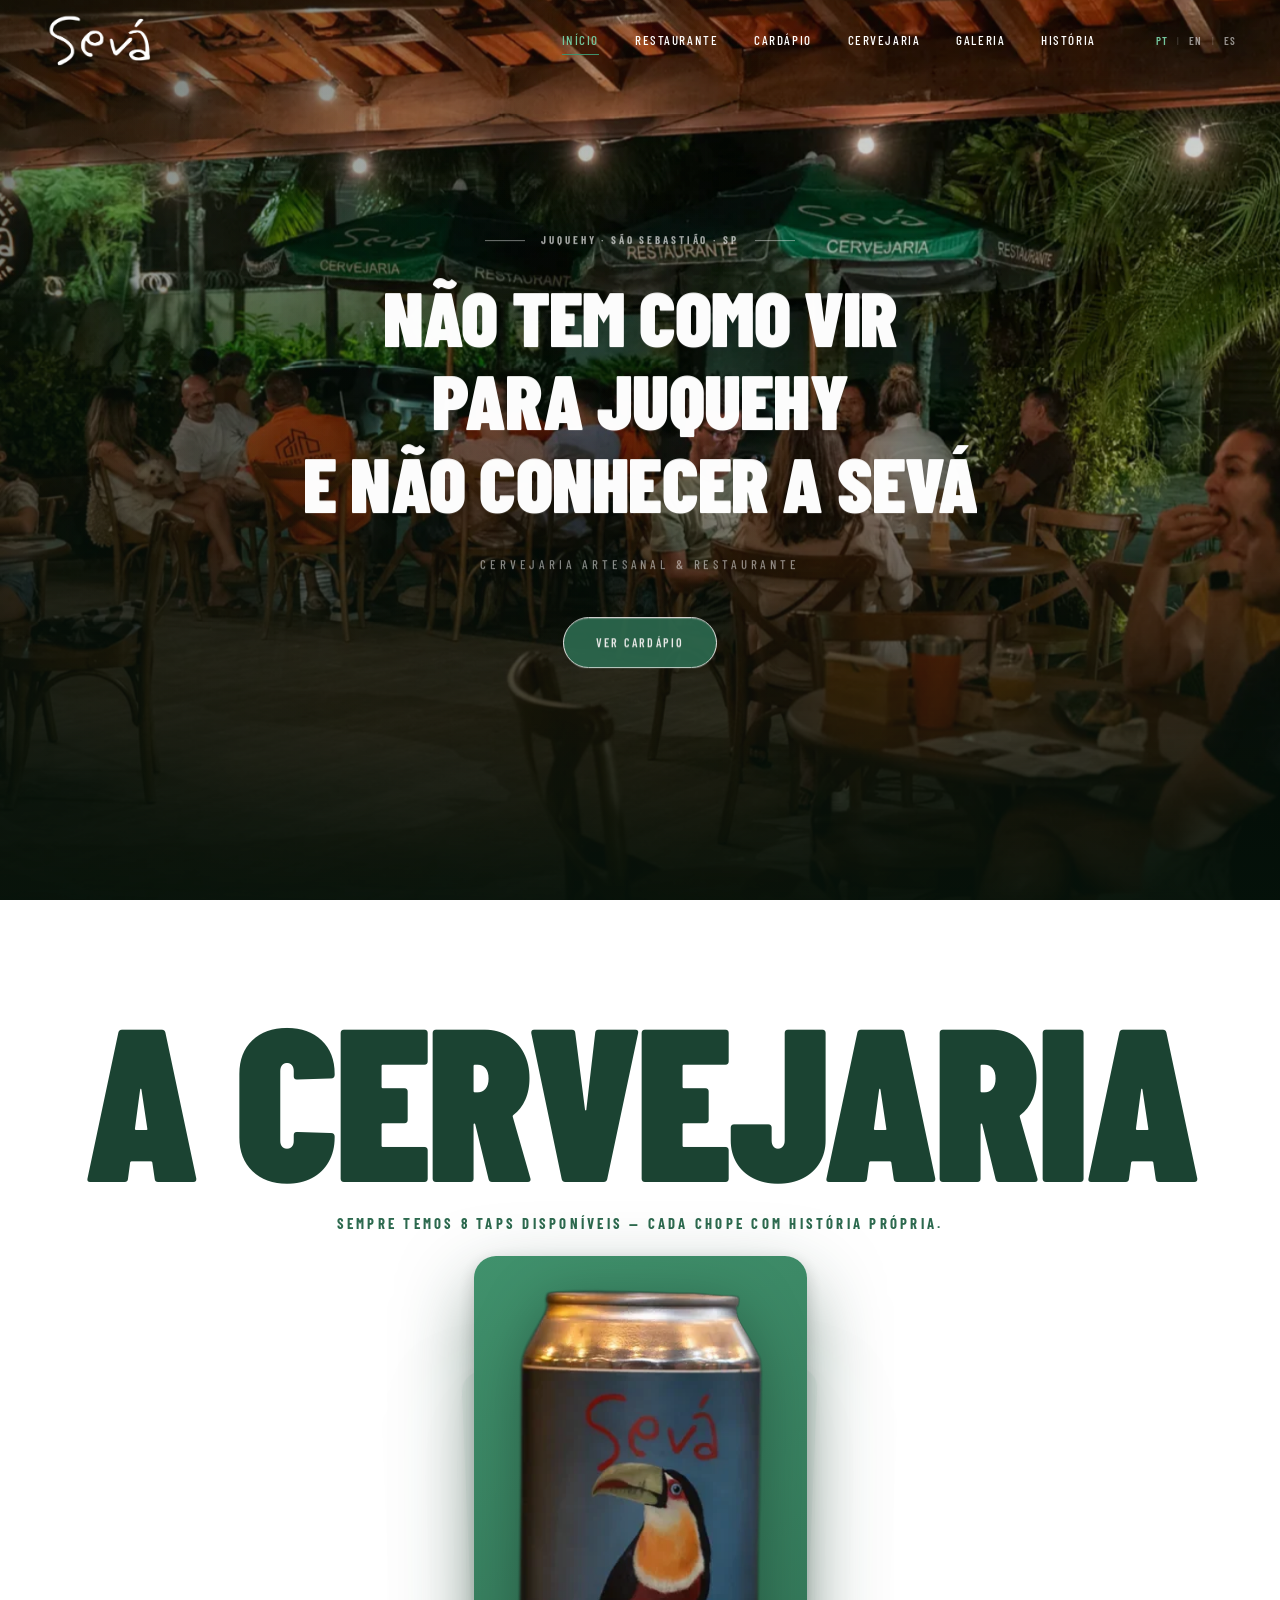
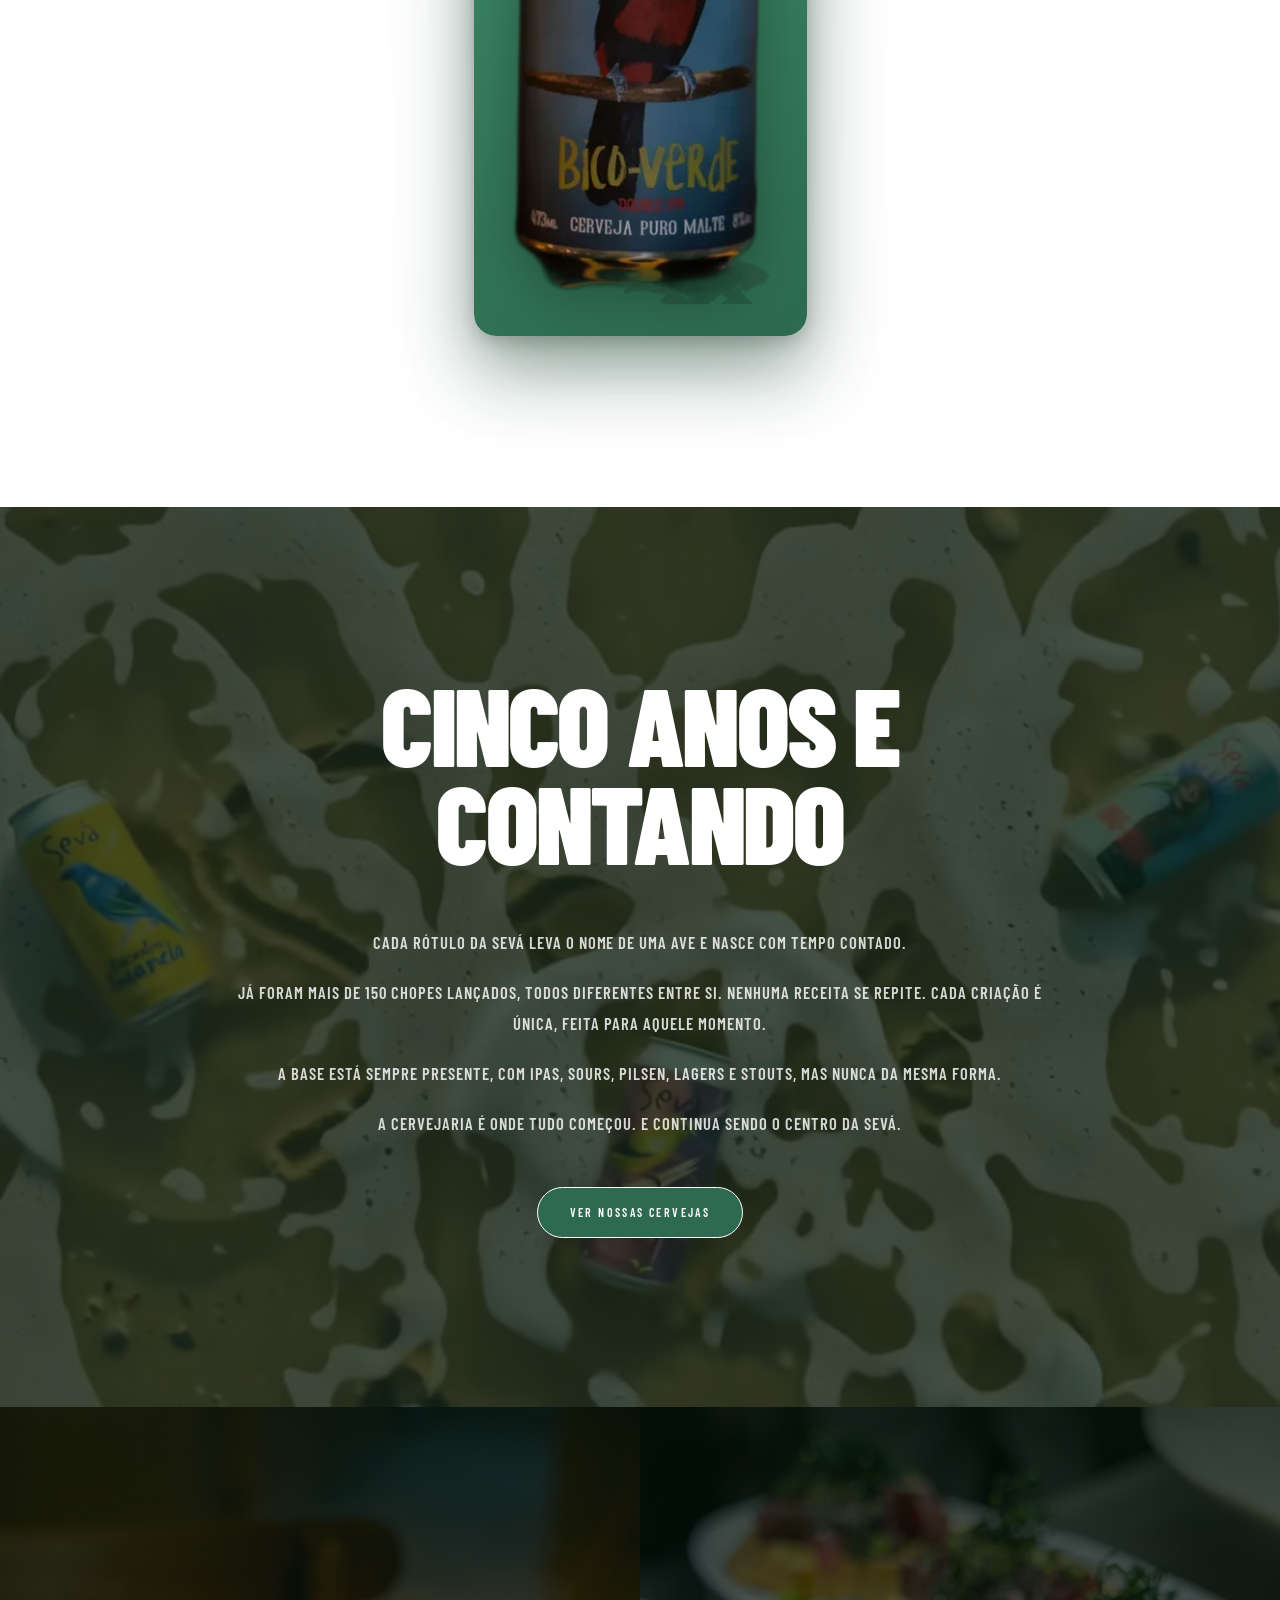
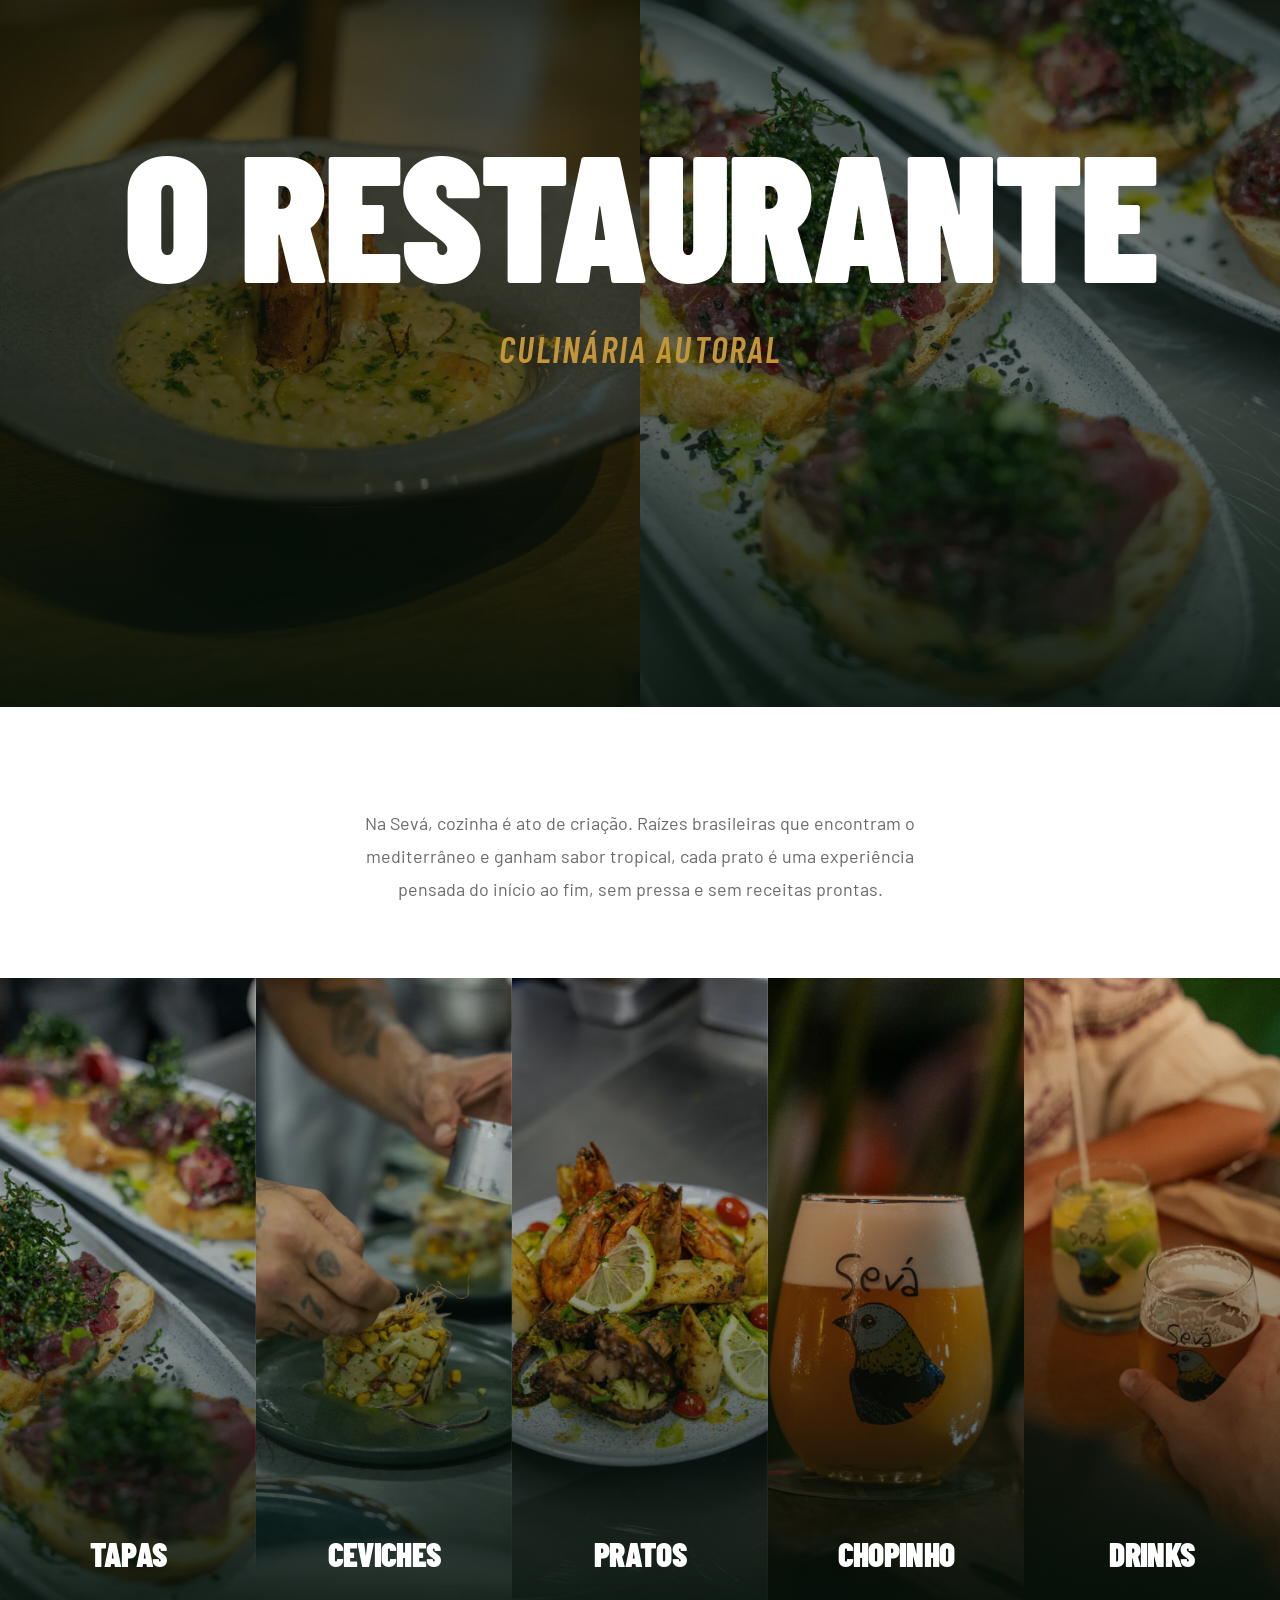
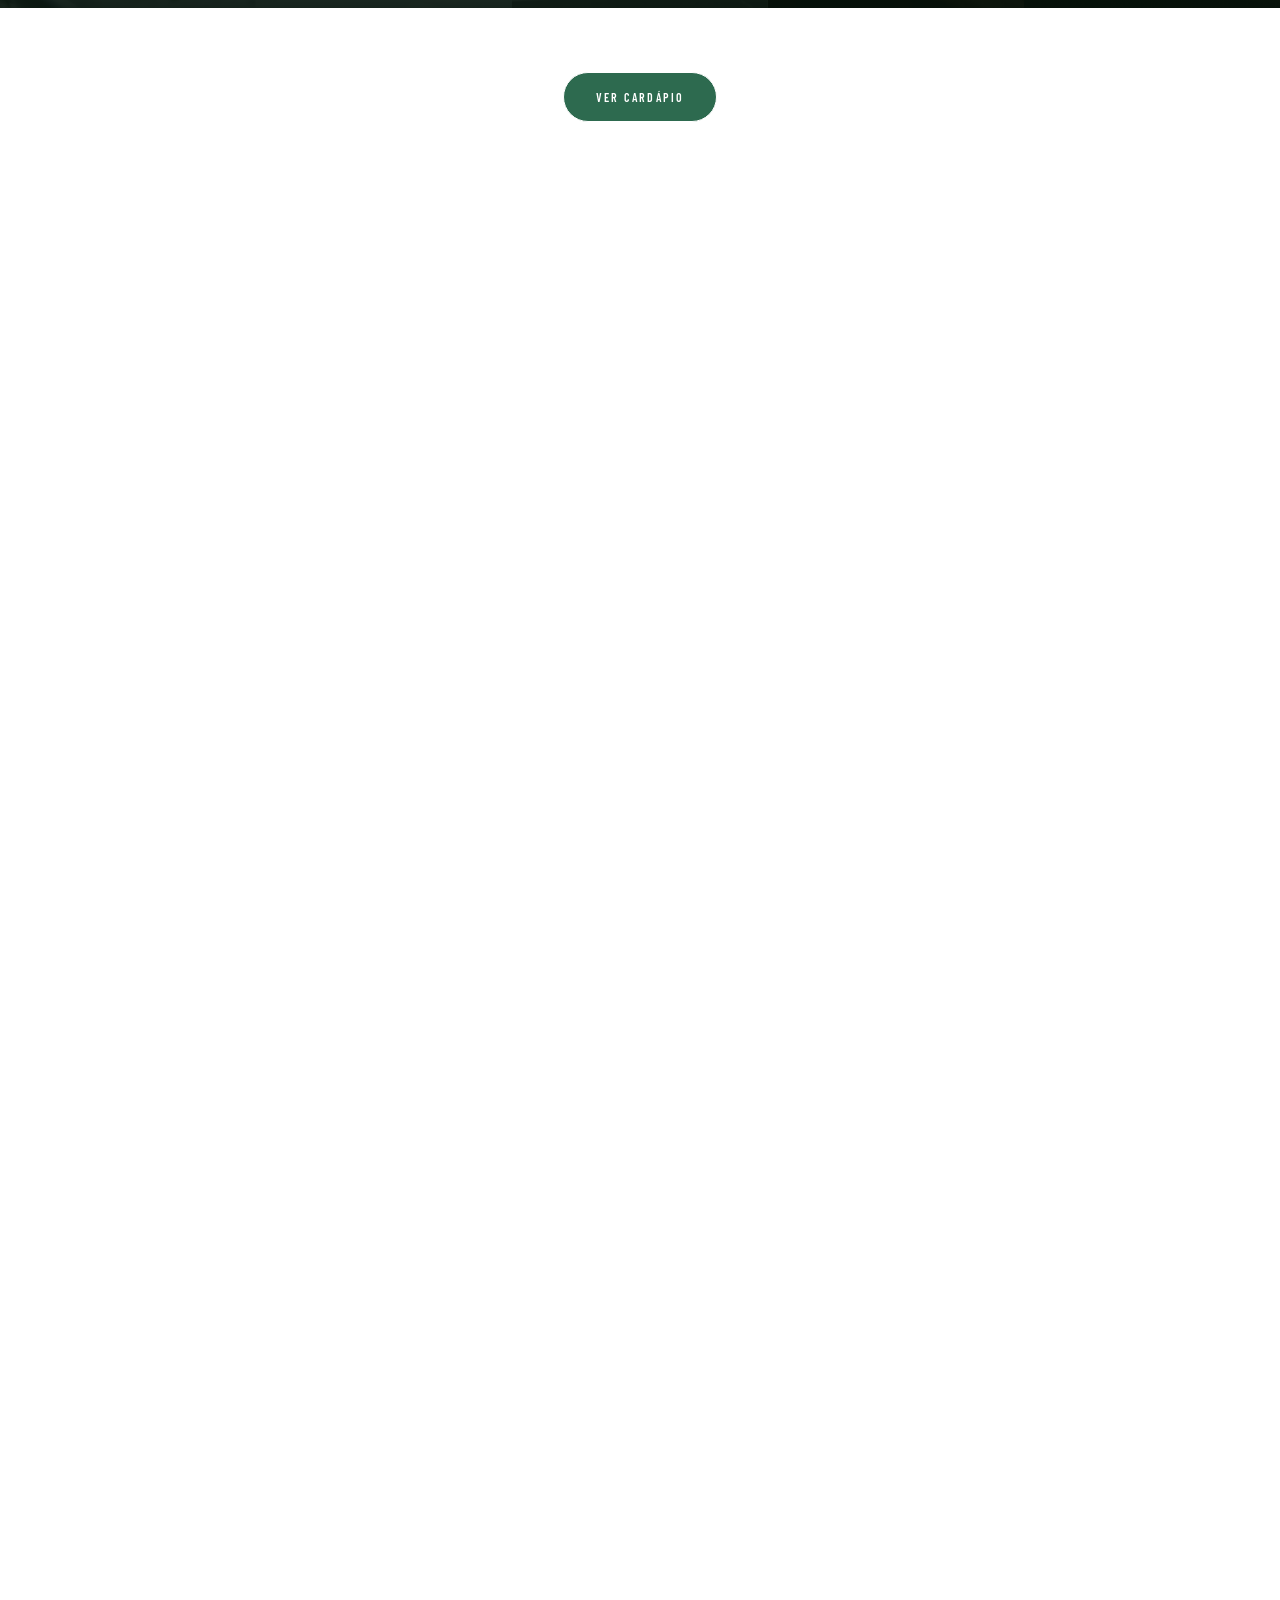
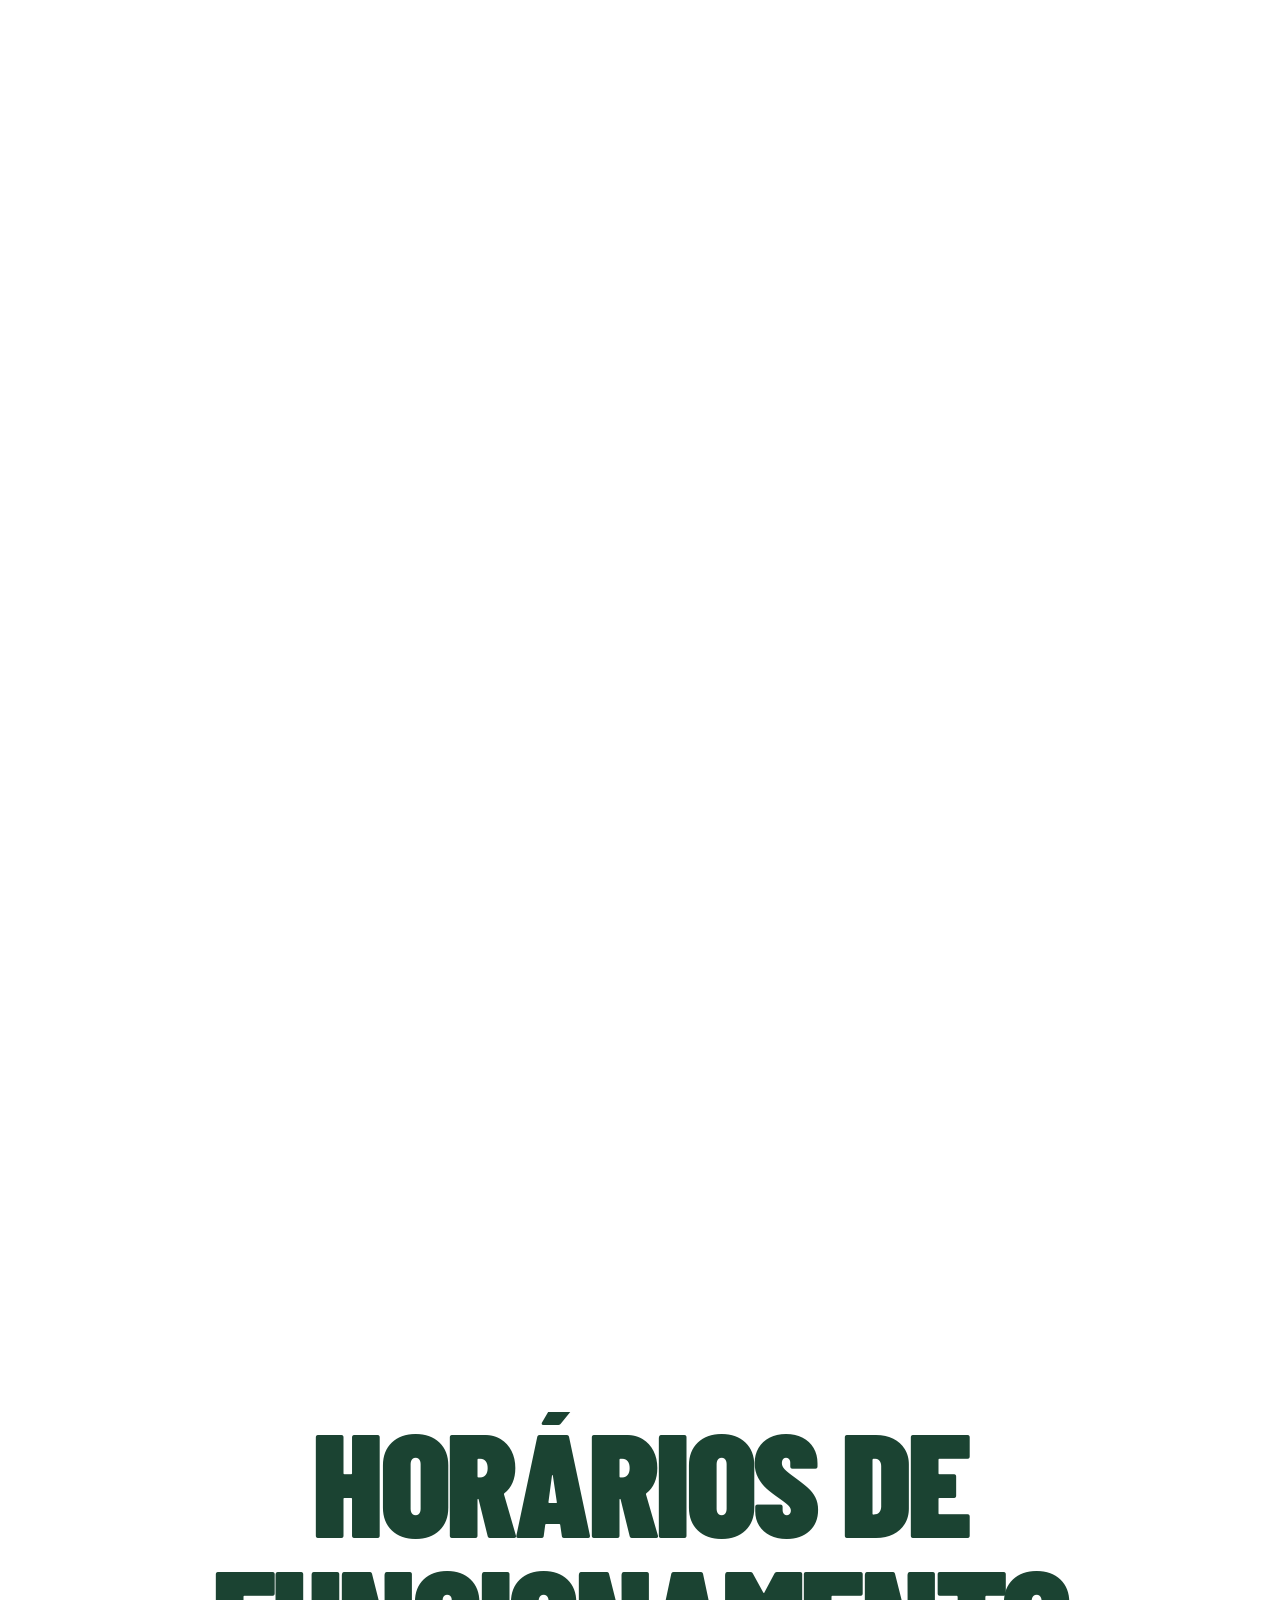
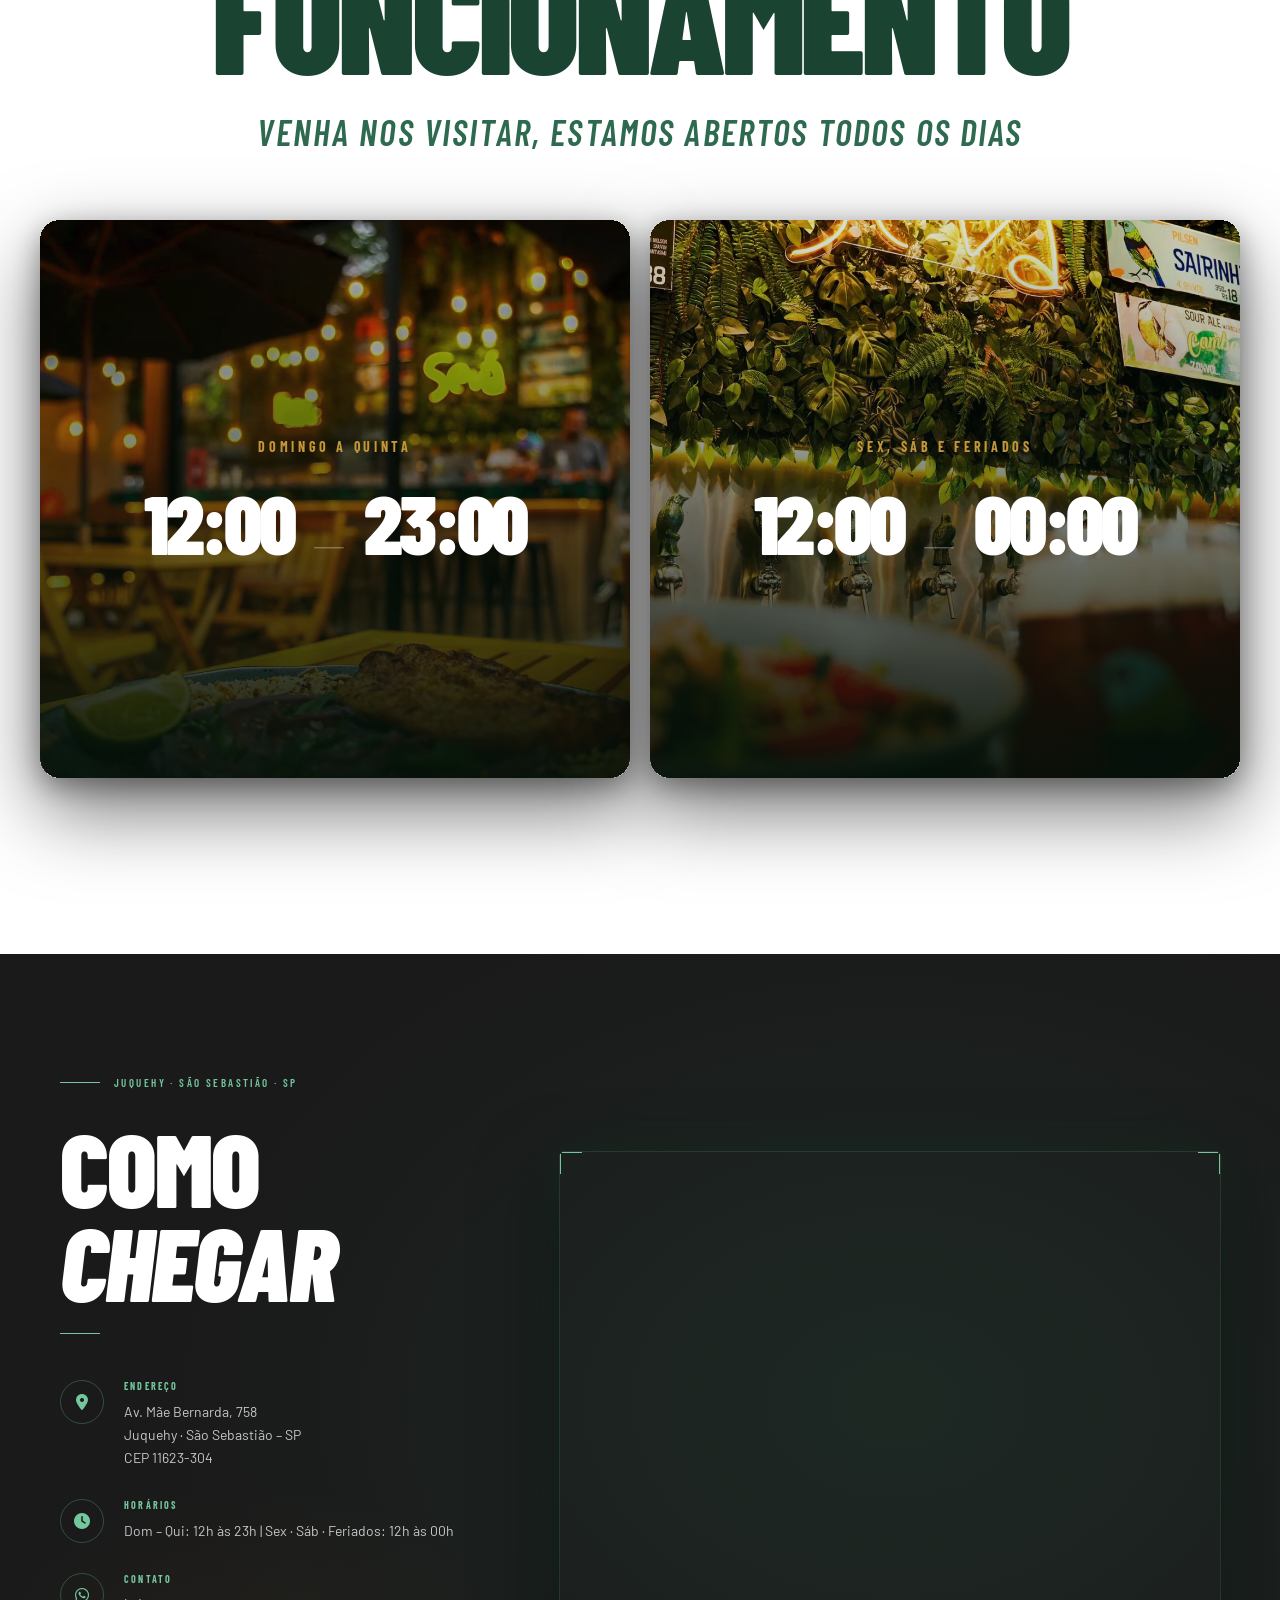
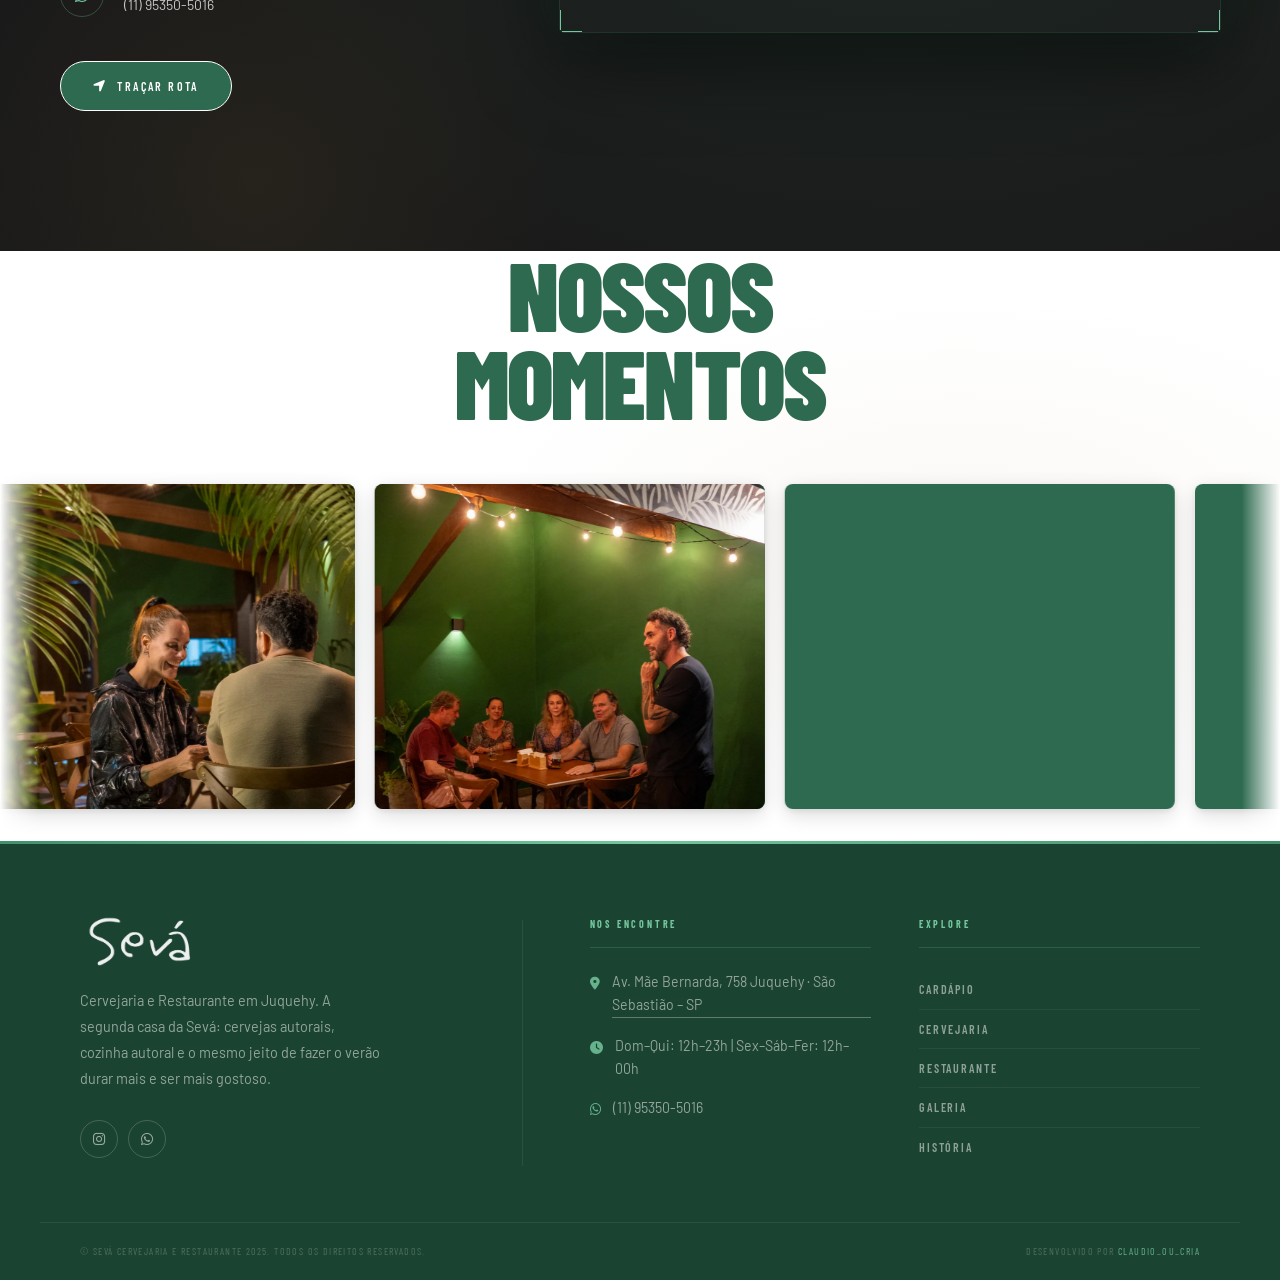
==== commit fe7492a5: "Site completo da Sevá Juquehy; otimiza SEVÁ/AVES no mobile e nova imagem da Essência" ====
--- a/index.html
+++ b/index.html
@@ -364,7 +364,7 @@
       <!-- Imagem: entra de baixo, para centralizada -->
       <div class="essencia-img-card">
         <div class="essencia-img-inner">
-          <img src="images/fotos/DSC08207.webp" alt="A Sevá em Juquehy" loading="lazy" decoding="async" width="1500" height="1000">
+          <img src="images/fotos/essencia.webp" alt="A Sevá em Juquehy" loading="lazy" decoding="async" width="1600" height="1200">
         </div>
         <div class="essencia-img-overlay"></div>
       </div>
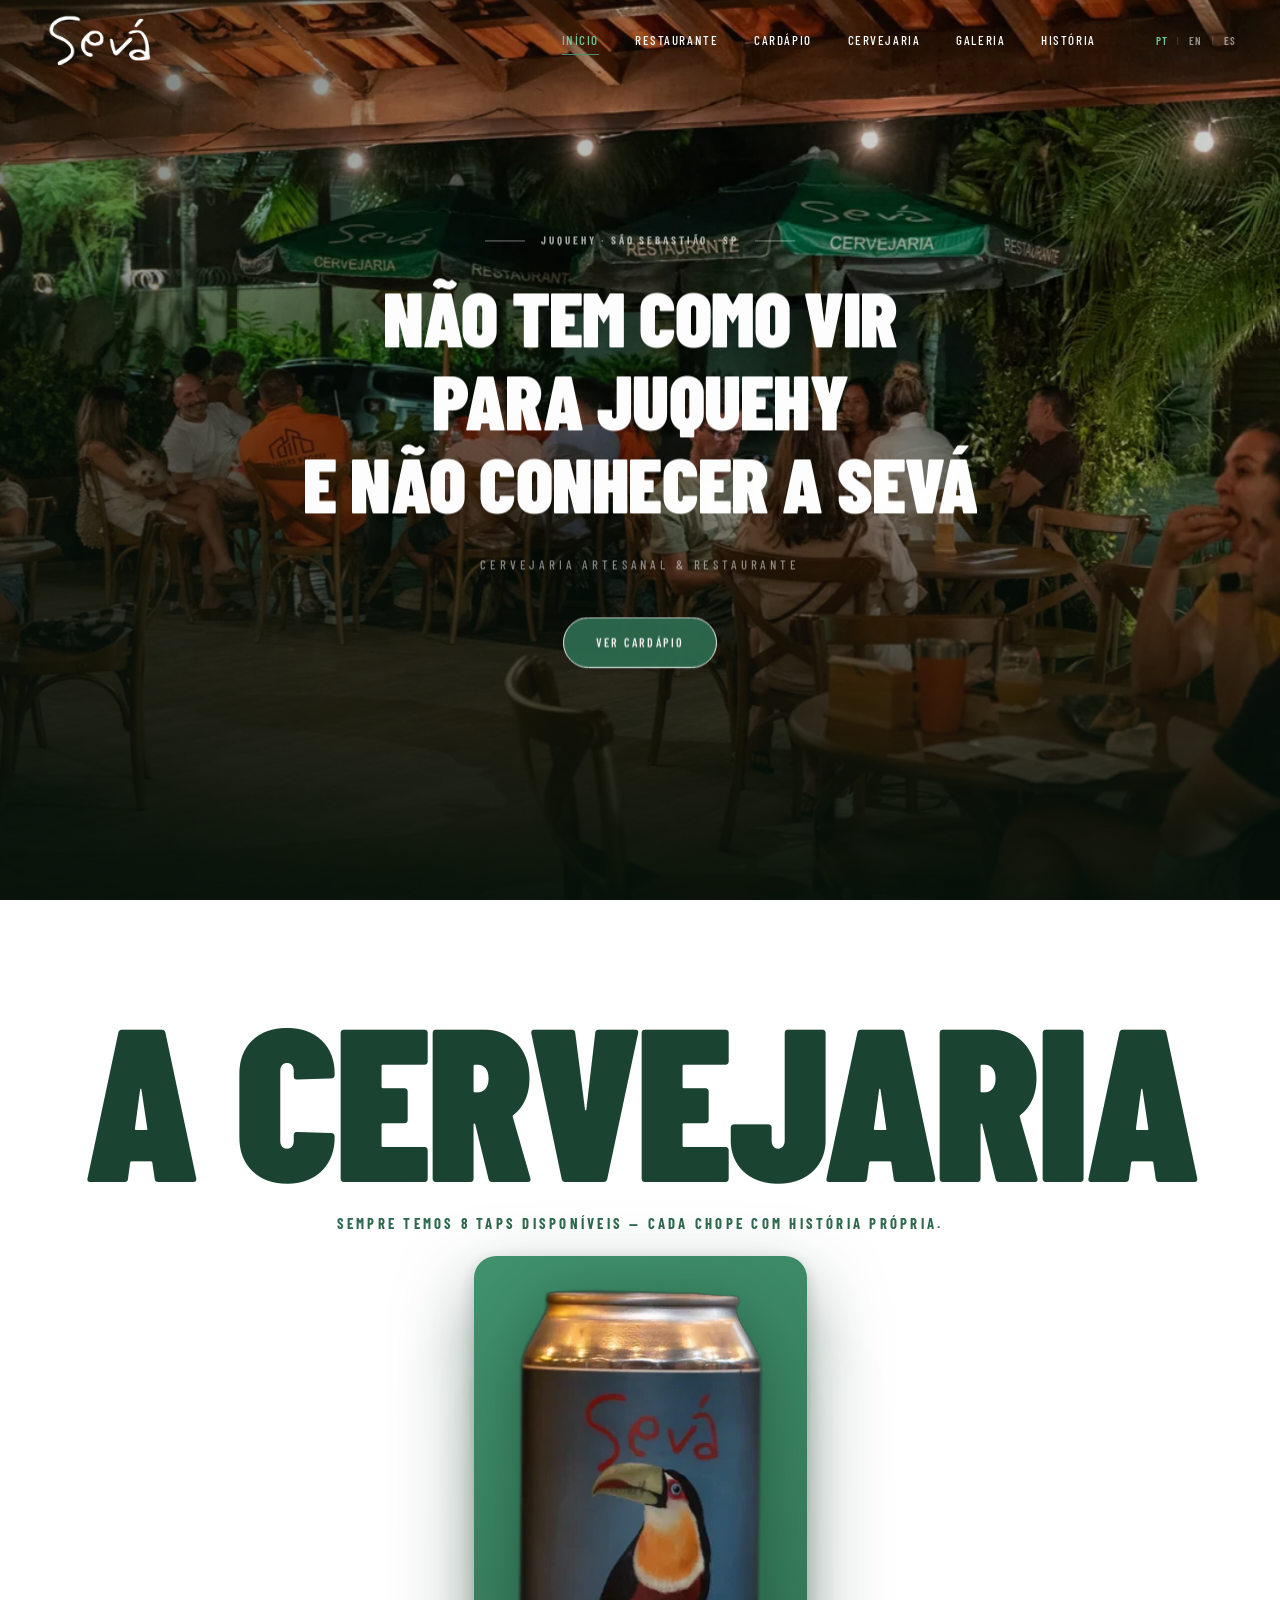
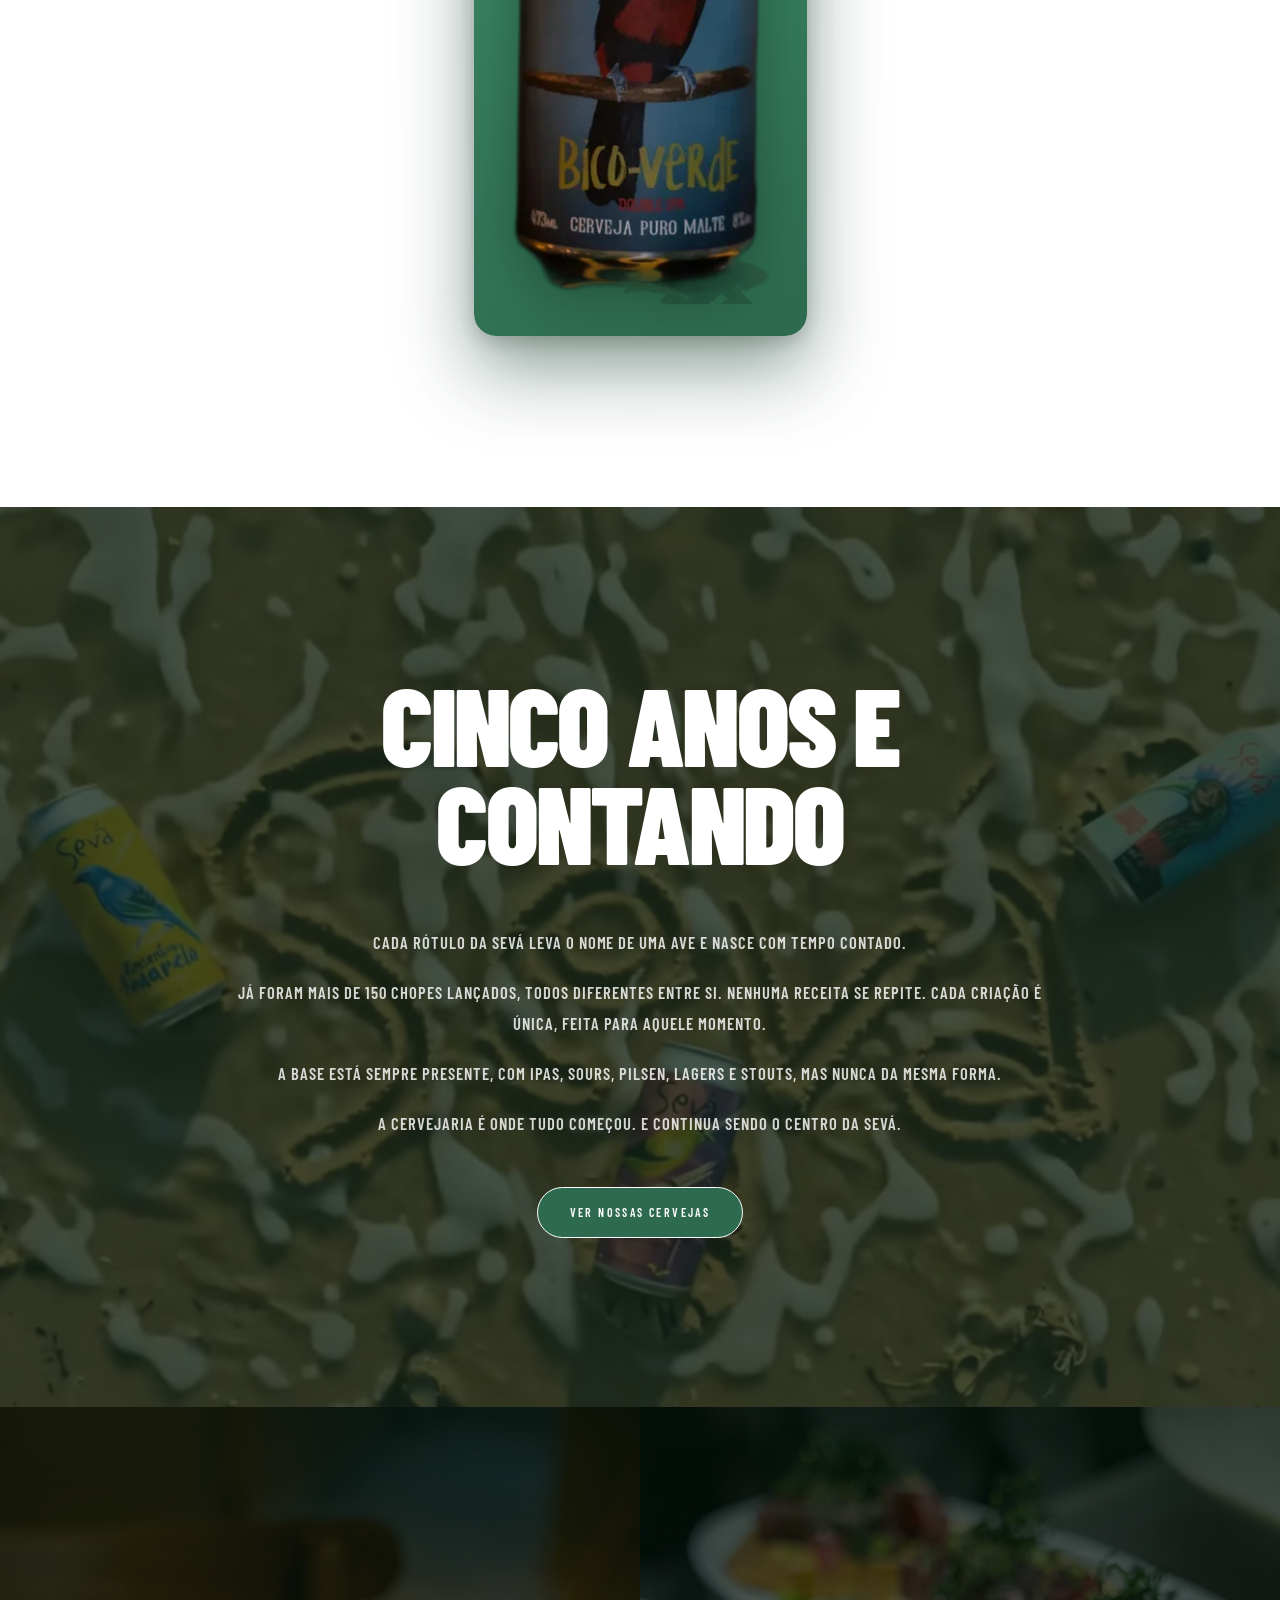
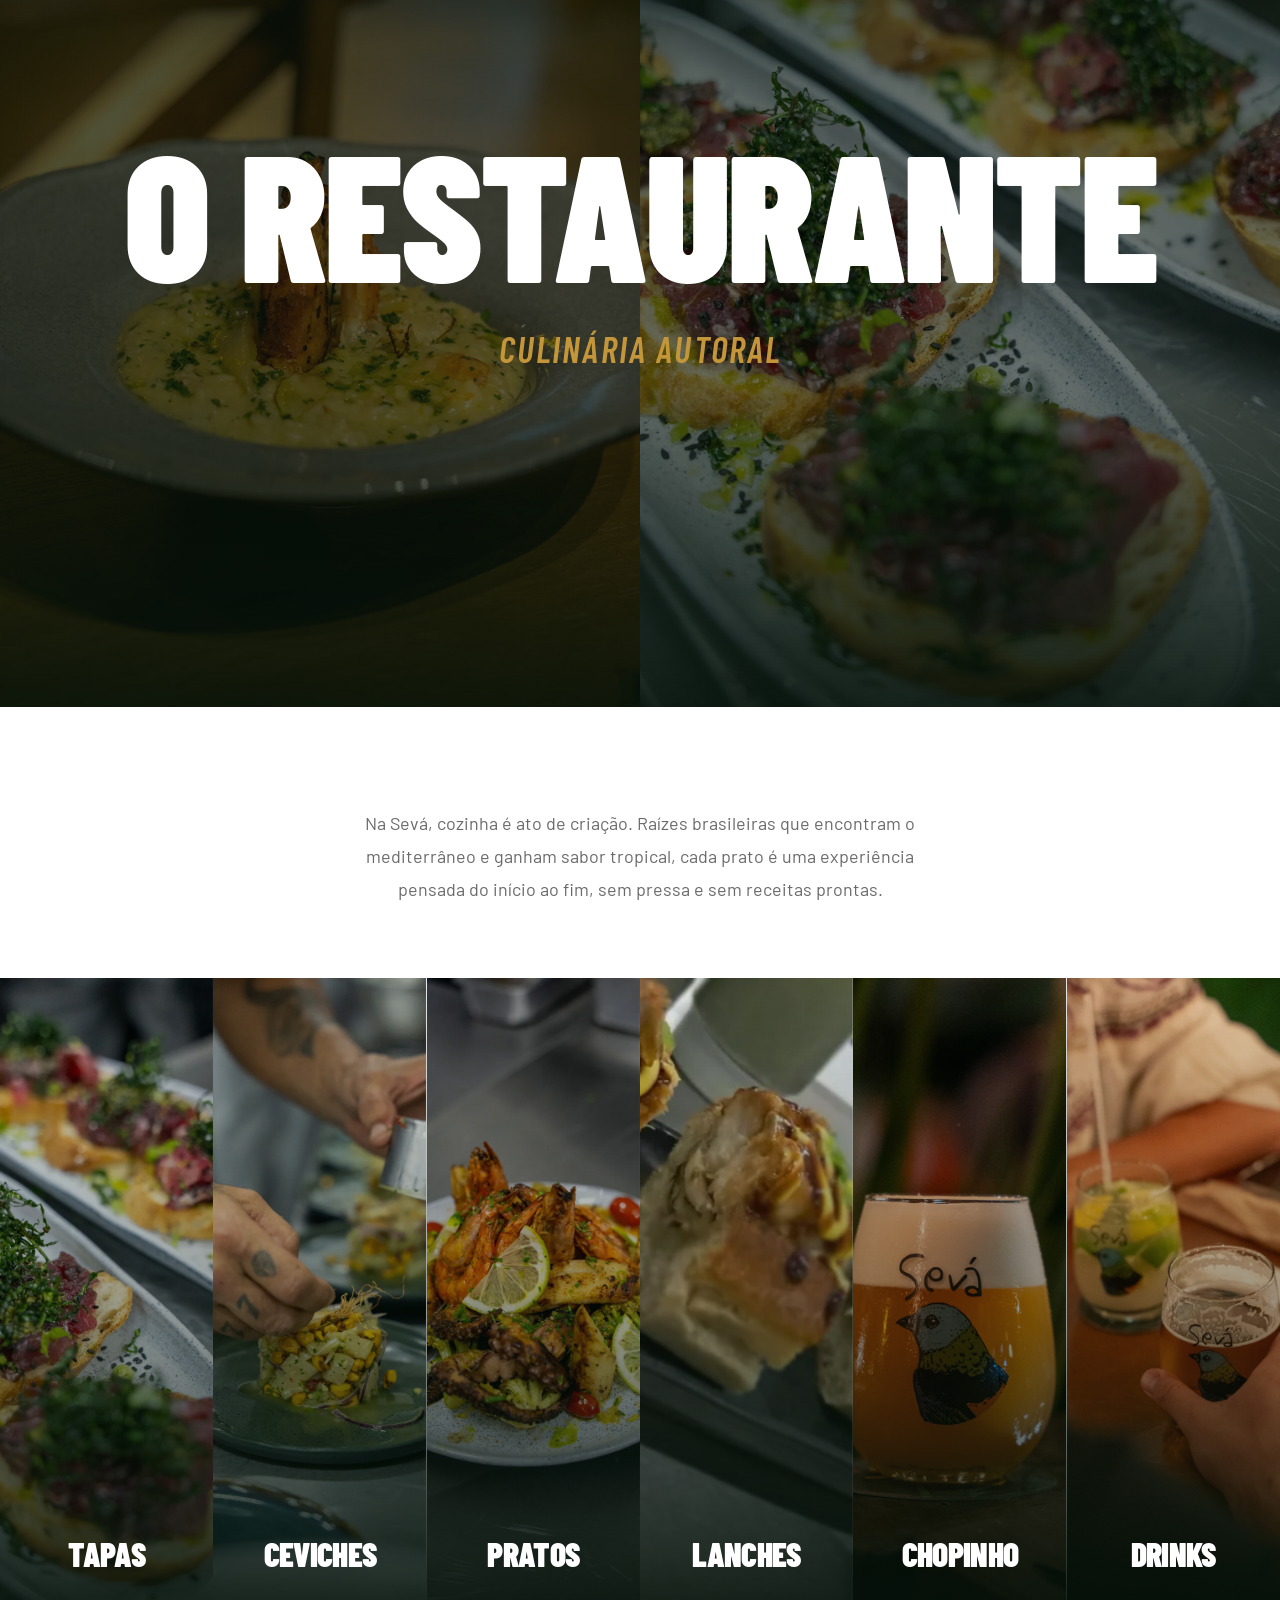
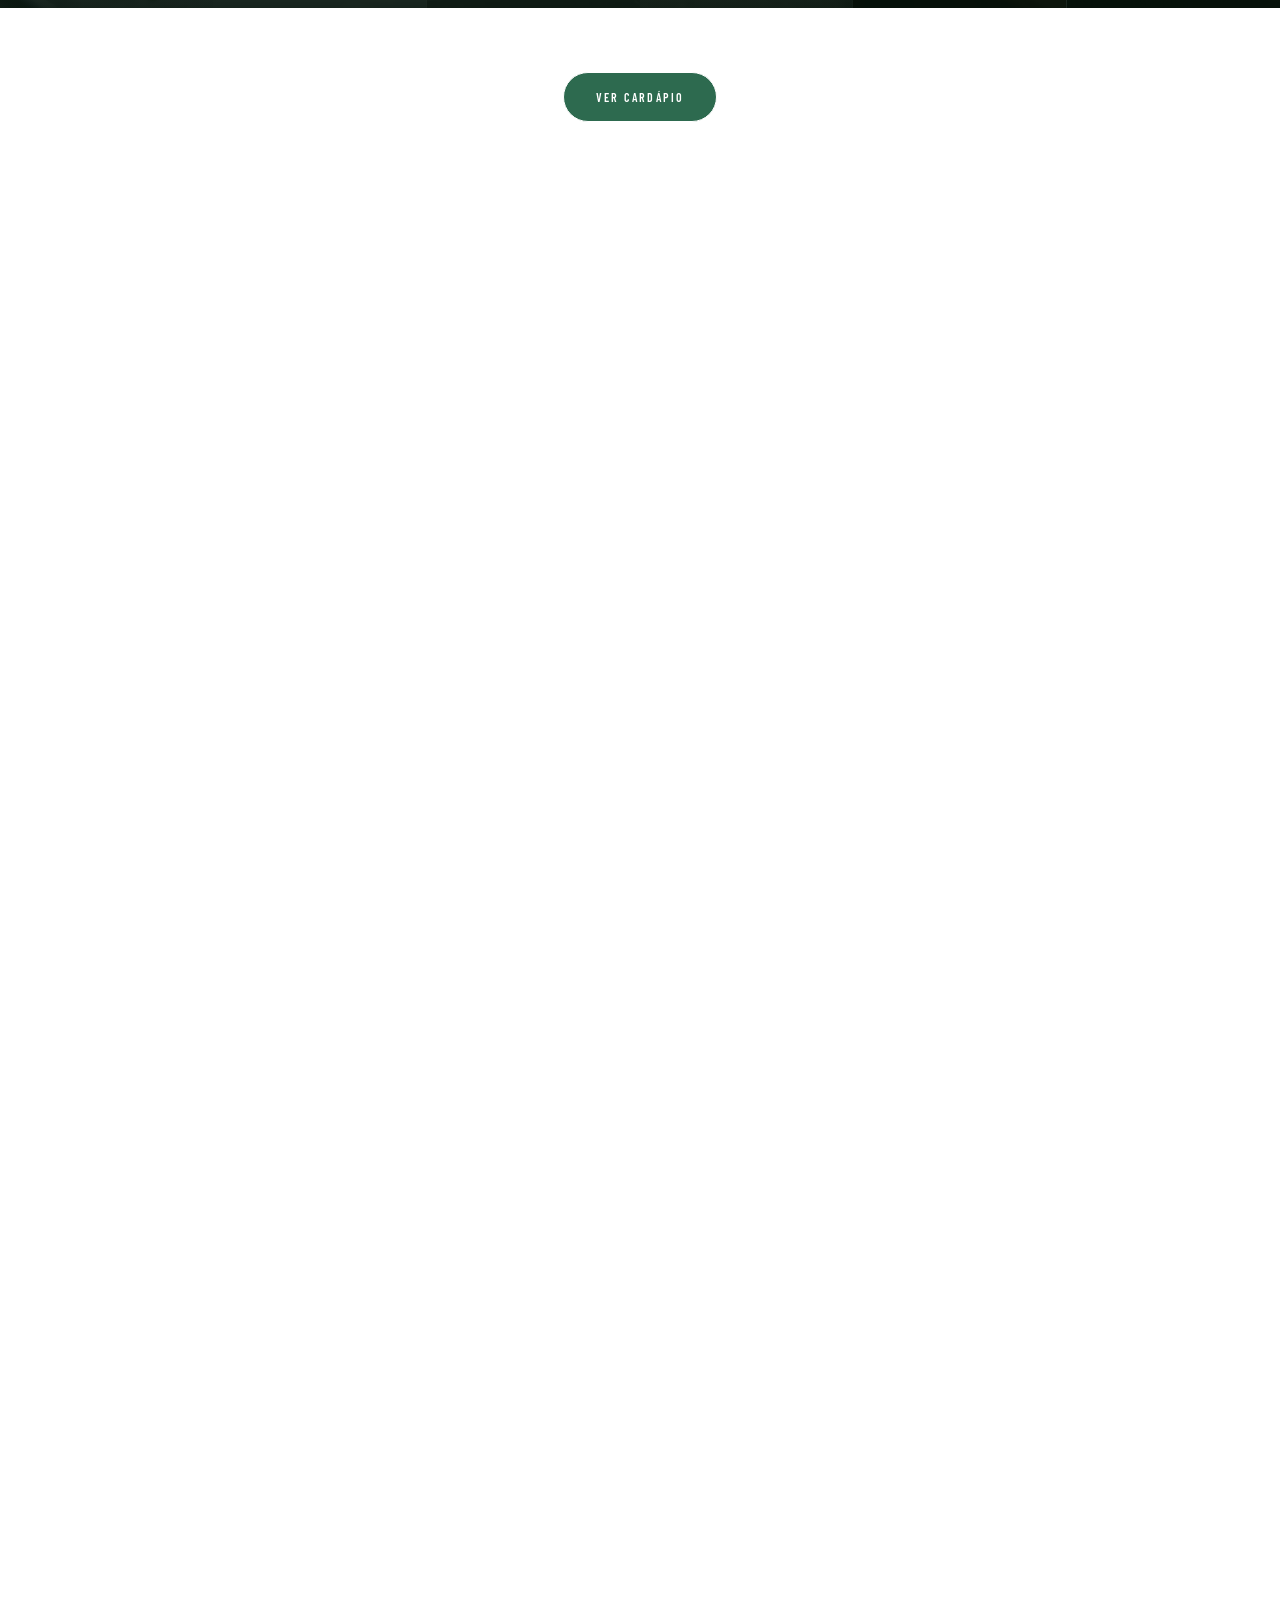
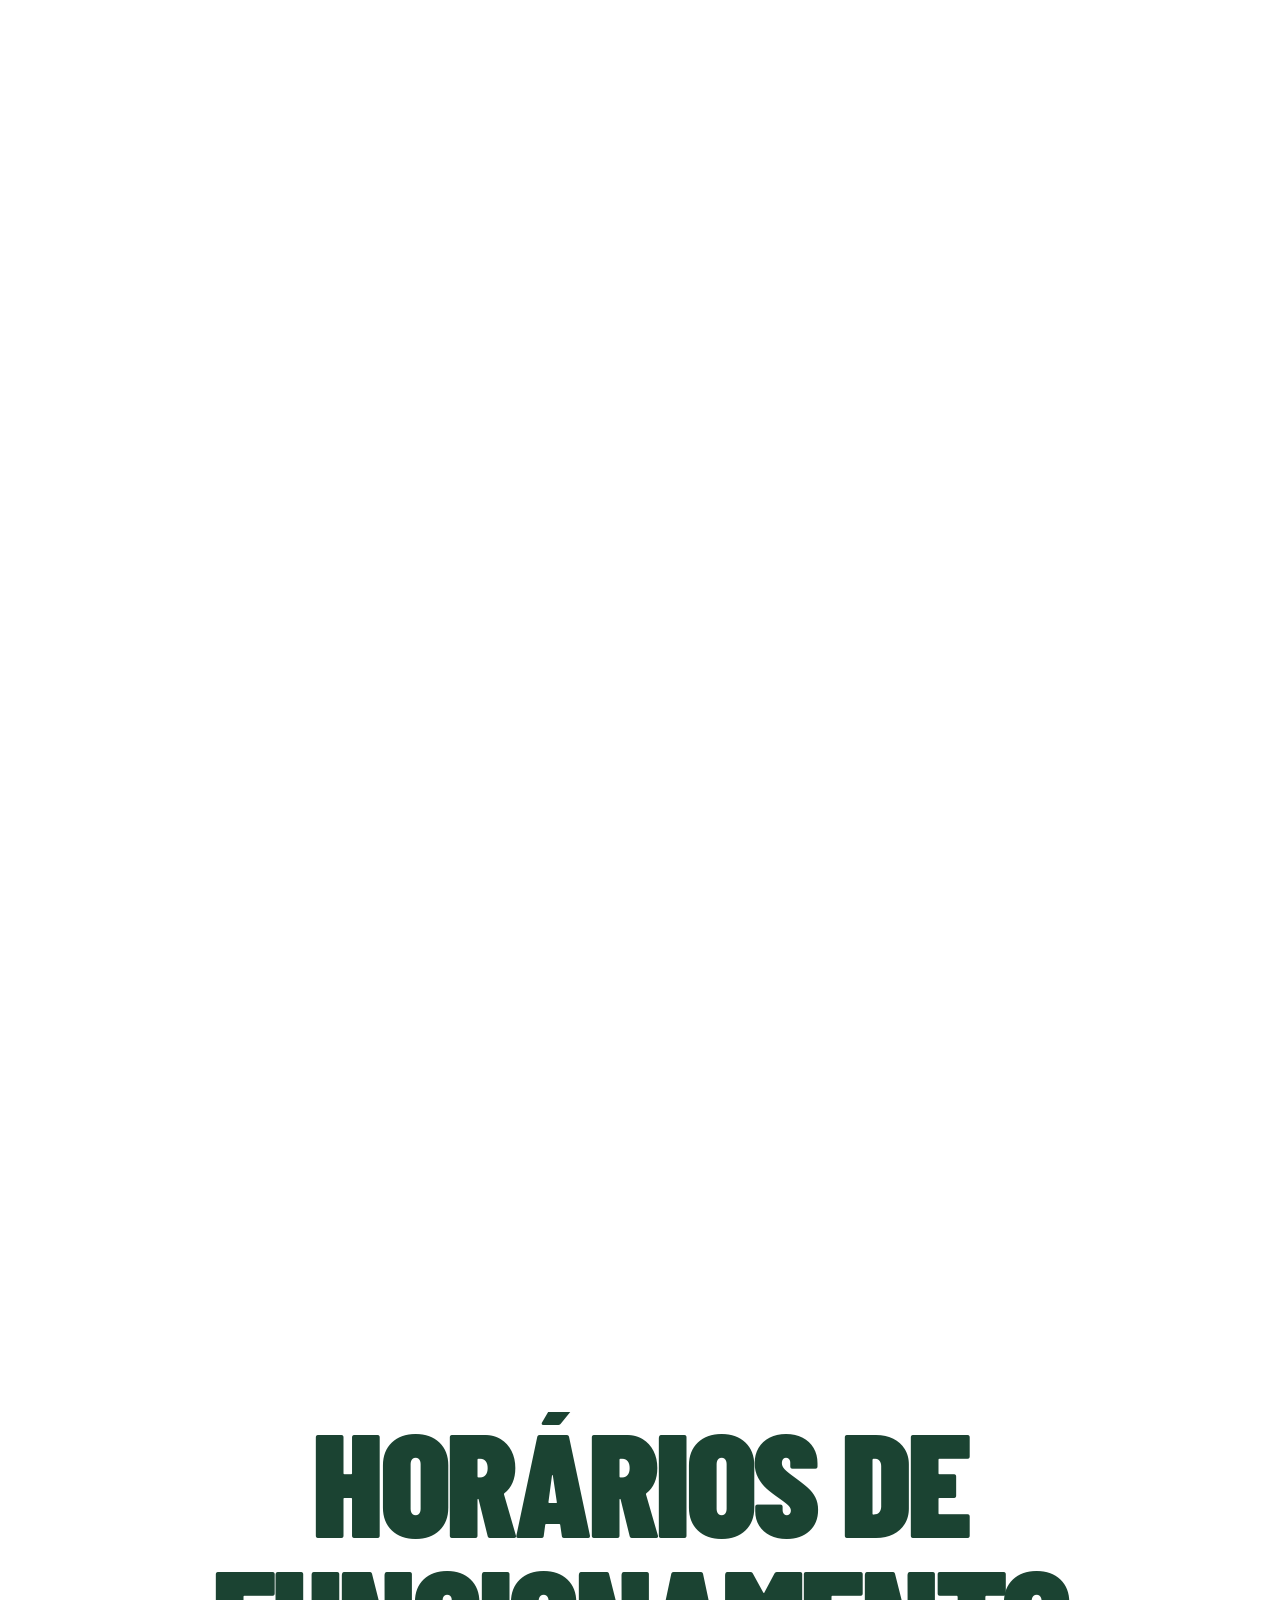
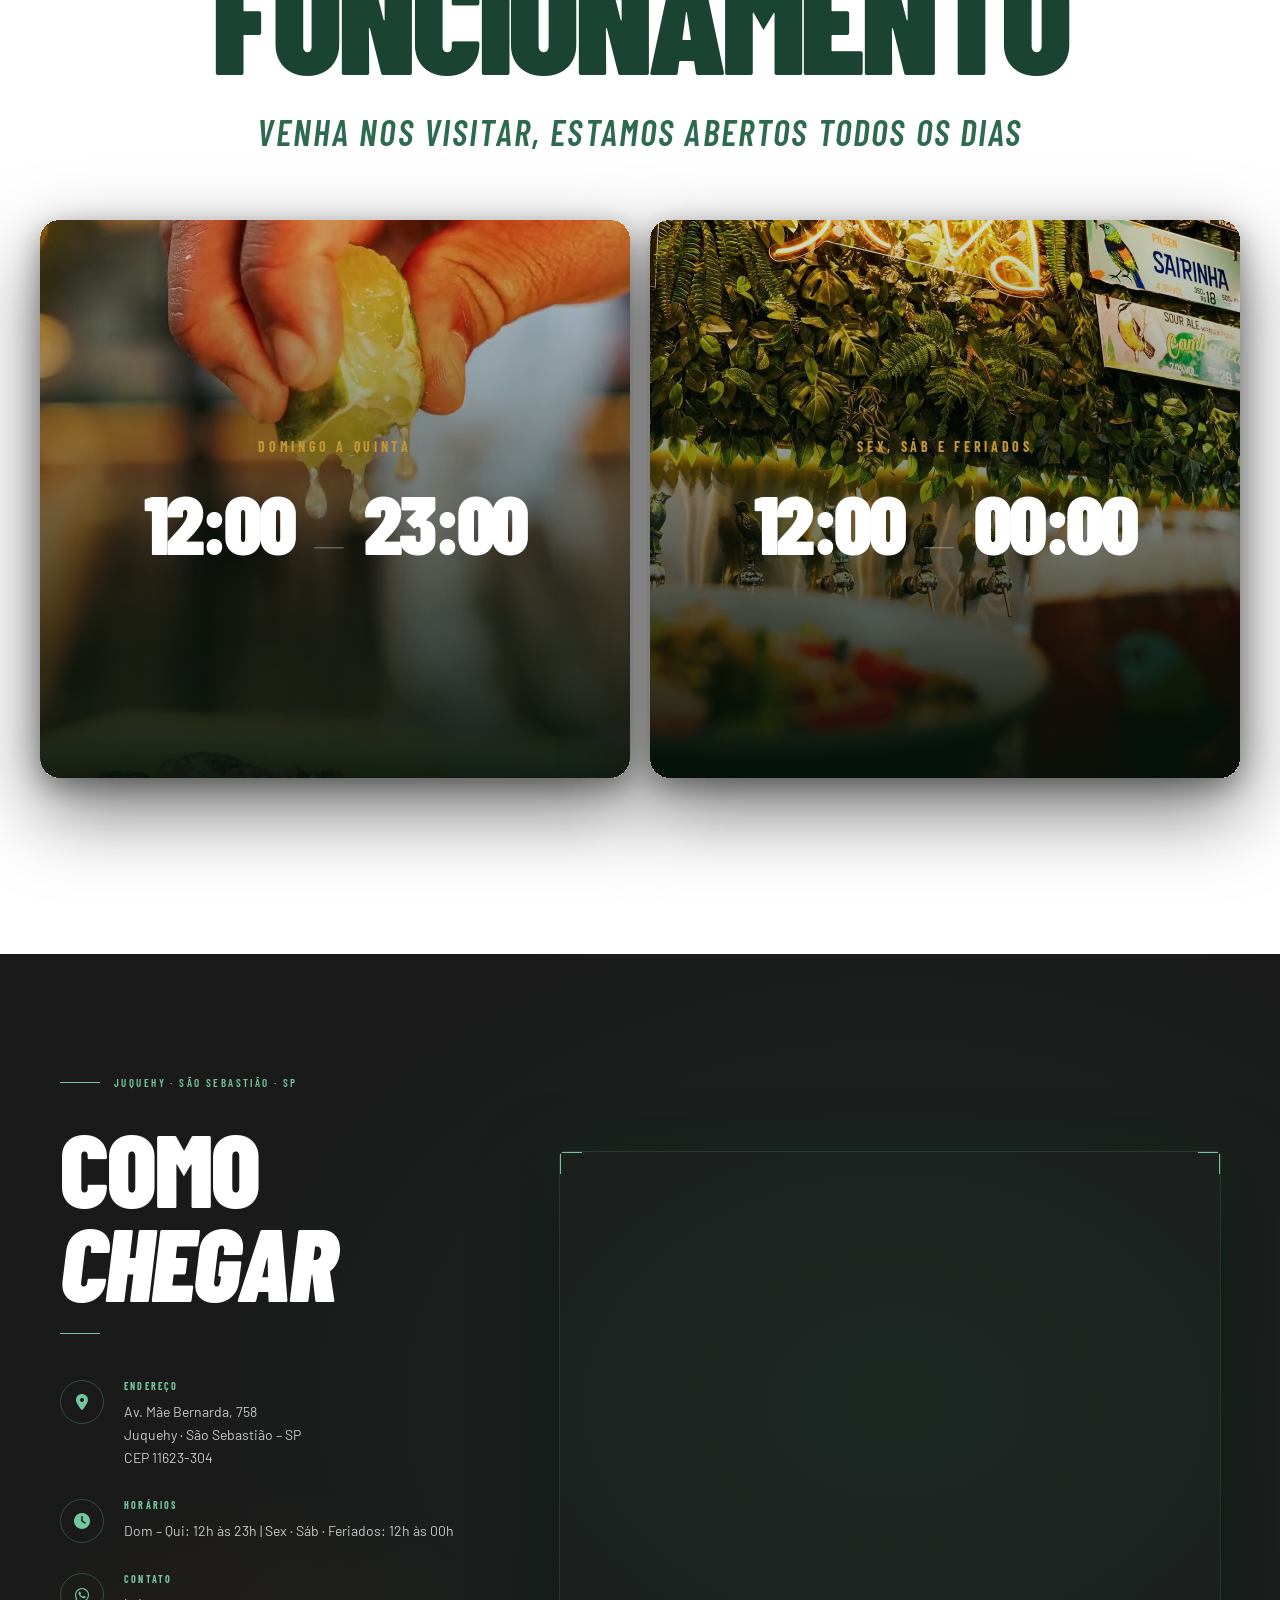
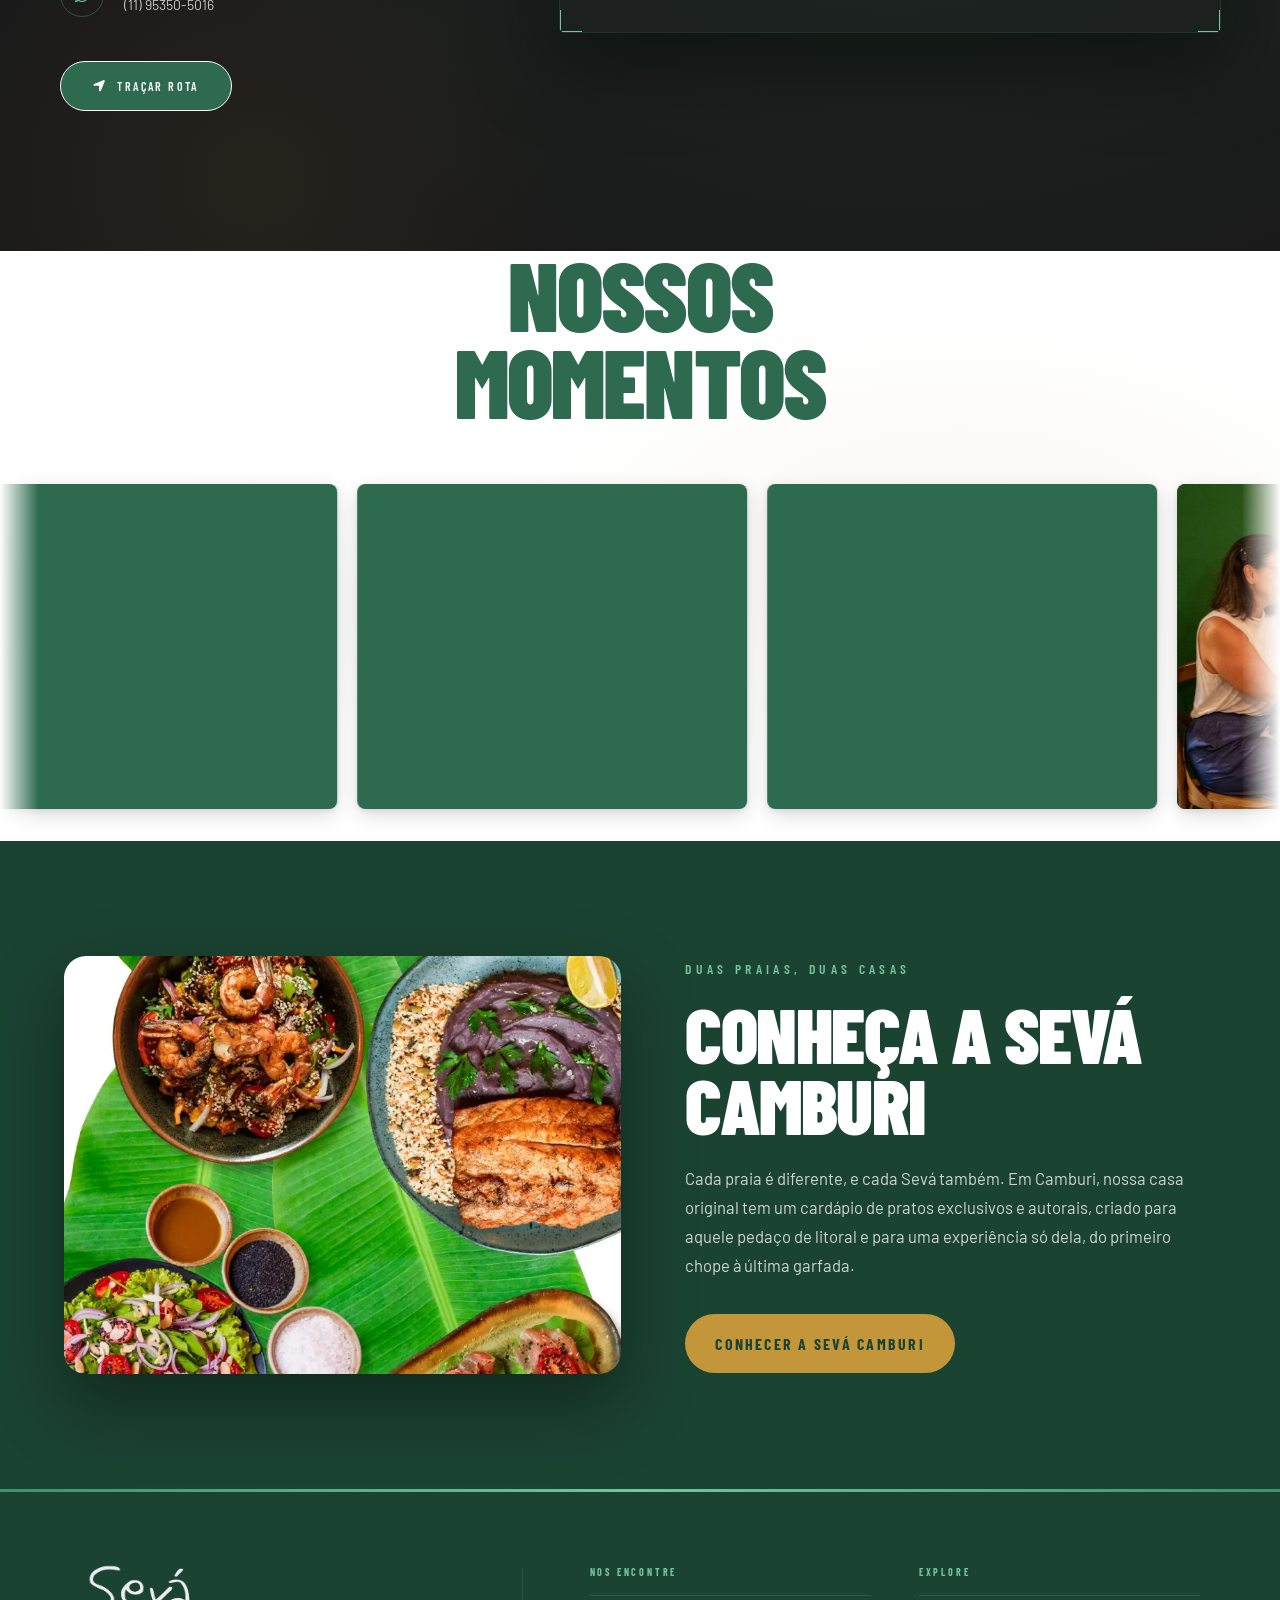
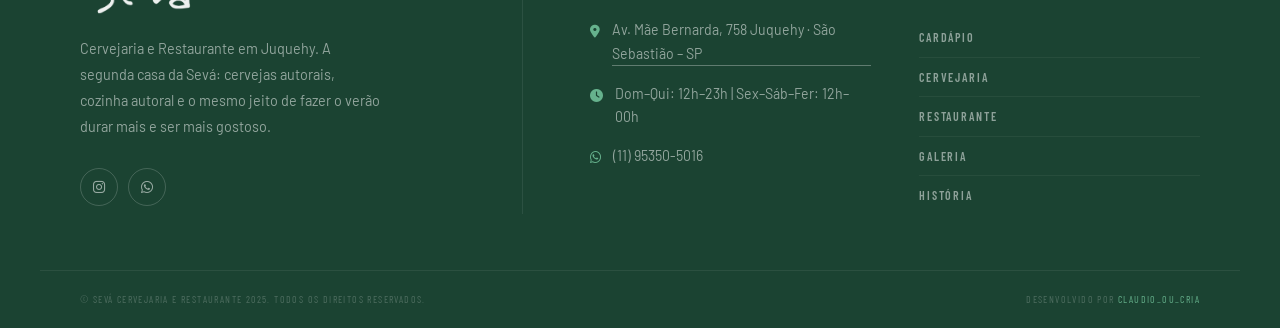
==== commit 787e960a: "Hero igual no mobile, card Lanches, latas novas, régua sem fundo, cardápio sem fotos de tapas/risoto" ====
--- a/index.html
+++ b/index.html
@@ -75,8 +75,7 @@
   <link rel="preconnect" href="https://fonts.googleapis.com">
   <link rel="preconnect" href="https://fonts.gstatic.com" crossorigin>
   <link rel="preconnect" href="https://cdnjs.cloudflare.com">
-  <!-- Pré-carrega a imagem crítica do hero (LCP) — mobile e desktop carregam imagens diferentes -->
-  <link rel="preload" as="image" href="images/Pratos/banner_hero.webp" media="(max-width: 767px)" fetchpriority="high">
+  <link rel="preload" as="image" href="images/fotos/DSC08130.webp" fetchpriority="high">
   <link rel="preload" as="image" href="images/fotos/DSC08130.webp" media="(min-width: 768px)" fetchpriority="high">
   <!-- Fontes: carregadas como <link> (evita bloqueio do @import em CSS) -->
   <link rel="stylesheet" href="https://fonts.googleapis.com/css2?family=Barlow:ital,wght@0,400;0,600;0,700;1,400&family=Barlow+Condensed:ital,wght@0,600;0,700;0,800;0,900;1,700;1,900&family=Cormorant+Garamond:ital,wght@0,300;0,400;0,600;1,300;1,600&display=swap" media="print" onload="this.media='all'">
@@ -109,7 +108,7 @@
     .hero-content{position:relative;z-index:2;width:100%;max-width:1000px;margin:0 auto;padding:0 clamp(24px,5vw,64px);text-align:center}
     .hero-line-clip{display:block;overflow:hidden;line-height:1;padding-bottom:6px}
     .hero-line-inner{display:block;font-family:var(--caps);font-size:clamp(3rem,6vw,7.5rem);font-weight:900;text-transform:uppercase;letter-spacing:-.01em;color:var(--white);line-height:1;will-change:transform}
-    @media(max-width:767px){.hero-slide-img{background-image:url('../images/Pratos/banner_hero.webp')!important}.hamburger{display:flex}.nav-links{display:none}}
+    @media(max-width:767px){.hamburger{display:flex}.nav-links{display:none}}
   </style>
   <!-- style.css carregado de forma não-bloqueante -->
   <link rel="preload" as="style" href="css/style.min.css" onload="this.onload=null;this.rel='stylesheet'">
@@ -117,6 +116,22 @@
   <link rel="stylesheet" href="https://cdnjs.cloudflare.com/ajax/libs/font-awesome/6.5.0/css/all.min.css" media="print" onload="this.media='all'">
   <noscript><link rel="stylesheet" href="https://cdnjs.cloudflare.com/ajax/libs/font-awesome/6.5.0/css/all.min.css"></noscript>
   <meta name="theme-color" content="#2D6A4F">
+
+  <style>
+    .other-unit{position:relative;background:var(--verde-dark);color:var(--sand);padding:clamp(70px,9vw,130px) clamp(20px,5vw,64px);overflow:hidden}
+    .other-unit-inner{max-width:1180px;margin:0 auto;display:grid;grid-template-columns:1.05fr 1fr;gap:clamp(28px,5vw,72px);align-items:center}
+    .other-unit-photo{position:relative;border-radius:22px;overflow:hidden;aspect-ratio:4/3;box-shadow:0 30px 70px rgba(0,0,0,.4)}
+    .other-unit-photo img{width:100%;height:100%;object-fit:cover;display:block;transition:transform 1.2s cubic-bezier(.2,.7,.2,1)}
+    .other-unit:hover .other-unit-photo img{transform:scale(1.05)}
+    .other-unit-eyebrow{display:block;font-family:var(--caps);font-size:.85rem;font-weight:600;letter-spacing:.32em;text-transform:uppercase;color:var(--verde-light);margin-bottom:18px}
+    .other-unit-title{font-family:var(--caps);font-weight:900;text-transform:uppercase;letter-spacing:-.02em;line-height:.92;font-size:clamp(2.6rem,6vw,5.2rem);color:#fff;margin-bottom:24px}
+    .other-unit-text{font-family:var(--sans);font-size:clamp(1rem,1.3vw,1.12rem);line-height:1.75;color:rgba(255,255,255,.78);max-width:520px;margin-bottom:34px}
+    .other-unit-cta{display:inline-flex;align-items:center;gap:12px;font-family:var(--caps);font-weight:700;font-size:1rem;letter-spacing:.14em;text-transform:uppercase;padding:16px 30px;border-radius:999px;background:var(--gold);color:var(--verde-dark);text-decoration:none;transition:background .25s,transform .25s}
+    .other-unit-cta:hover{background:var(--gold-light);transform:translateY(-2px)}
+    .other-unit-cta svg{width:20px;height:20px;stroke:currentColor;fill:none;stroke-width:2;stroke-linecap:round;stroke-linejoin:round;transition:transform .25s}
+    .other-unit-cta:hover svg{transform:translateX(4px)}
+    @media(max-width:860px){.other-unit-inner{grid-template-columns:1fr}.other-unit-photo{aspect-ratio:3/2}}
+  </style>
 </head>
 <body>
 
@@ -329,6 +344,16 @@
           </a>
 
           <a href="cardapio.html" class="rest-cat-card">
+            <div class="rest-cat-card-bg" style="background-image:url('images/fotos/lanche_peixe.webp')"></div>
+            <div class="rest-cat-card-overlay"></div>
+            <div class="rest-cat-card-content">
+              <div class="rest-cat-name-wrap">
+                <span class="rest-cat-name" data-i18n="jq.card.lanches">Lanches</span>
+              </div>
+            </div>
+          </a>
+
+          <a href="cardapio.html" class="rest-cat-card">
             <div class="rest-cat-card-bg" style="background-image:url('images/fotos/DSC08071-2.webp')"></div>
             <div class="rest-cat-card-overlay"></div>
             <div class="rest-cat-card-content">
@@ -606,6 +631,19 @@
   </section>
 
   <!-- FOOTER -->
+  
+  <section class="other-unit" id="outra-unidade" aria-labelledby="otherUnitTitle">
+    <div class="other-unit-inner">
+      <div class="other-unit-photo reveal-l"><img src="images/unidade_camburi.webp" alt="Sevá Camburi" loading="lazy" decoding="async" width="1400" height="933"></div>
+      <div class="other-unit-body reveal-r">
+        <span class="other-unit-eyebrow" data-i18n="other.eyebrow">Duas praias, duas casas</span>
+        <h2 class="other-unit-title" id="otherUnitTitle" data-i18n="other.title">Conheça a Sevá Camburi</h2>
+        <p class="other-unit-text" data-i18n="other.text">Cada praia é diferente, e cada Sevá também. Em Camburi, nossa casa original tem um cardápio de pratos exclusivos e autorais, criado para aquele pedaço de litoral e para uma experiência só dela, do primeiro chope à última garfada.</p>
+        <a class="other-unit-cta" href="https://sevacamburi.com.br/" data-i18n="other.cta">Conhecer a Sevá Camburi<svg viewBox="0 0 24 24" aria-hidden="true"><path d="M5 12h14M13 6l6 6-6 6"/></svg></a>
+      </div>
+    </div>
+  </section>
+
   <footer id="footer">
 
     <!-- Topo decorativo: linha verde -->
--- a/css/style.min.css
+++ b/css/style.min.css
@@ -1 +1 @@
-.skip-link{position:absolute;top:-100%;left:1rem;background:var(--verde,#2d5a27);color:#fff;padding:.5rem 1rem;font-family:var(--sans, sans-serif);font-size:.9rem;border-radius:0 0 4px 4px;z-index:9999;text-decoration:none;transition:top .2s}.skip-link:focus{top:0}*,::after,::before{box-sizing:border-box;margin:0;padding:0}html{scroll-behavior:smooth}body{font-family:Barlow,sans-serif;font-size:15px;line-height:1.7;color:#2a2a2a;background:var(--sand);overflow-x:hidden}img{max-width:100%;display:block}a{text-decoration:none;color:inherit}ul{list-style:none}button{border:none;cursor:pointer;background:0 0}:root{--verde:#2D6A4F;--verde-dark:#1B4332;--verde-mid:#40916C;--verde-light:#74C69D;--verde-pale:#D8F3DC;--sand:#F5F0E8;--sand-dark:#EAE4D8;--sand-mid:#D5CDBC;--gold:#C4963A;--gold-light:#E8D49A;--black:#0f0f0f;--dark:#1a1a1a;--dark2:#232323;--gray:#6a6a6a;--gray-bg:#f0ece6;--light:#f7f4ef;--white:#ffffff;--serif:'Cormorant Garamond',Georgia,serif;--sans:'Barlow',sans-serif;--caps:'Barlow Condensed',sans-serif;--nav-h:80px}#loader{position:fixed;inset:0;background:var(--dark);z-index:9999;display:flex;align-items:center;justify-content:center;transition:opacity .6s ease}#loader.hidden{opacity:0;pointer-events:none}#loader img{width:80px;animation:pulse 1s ease-in-out infinite alternate}@keyframes pulse{from{opacity:.4}to{opacity:1}}#header{position:fixed;top:0;left:0;width:100%;z-index:100;background:0 0;transition:background .4s ease,box-shadow .4s ease}#header.scrolled{background:var(--white);box-shadow:0 2px 20px rgba(0,0,0,.1)}.header-inner{display:flex;align-items:center;justify-content:space-between;height:var(--nav-h);max-width:1300px;margin:0 auto;padding:0 40px}.logo img{height:52px;transition:filter .3s}#header:not(.scrolled) .logo img{filter:brightness(0) invert(1)}#header.scrolled .logo img{filter:none}.nav-links{display:flex;align-items:center;gap:36px}.nav-links a{font-family:var(--caps);font-size:13px;font-weight:500;letter-spacing:.12em;text-transform:uppercase;color:var(--white);position:relative;transition:color .3s}#header.scrolled .nav-links a{color:var(--dark)}.nav-links a::after{content:'';position:absolute;bottom:-4px;left:0;width:0;height:1px;background:var(--verde-mid);transition:width .3s}.nav-links a.active::after,.nav-links a:hover::after{width:100%}.nav-links a.active,.nav-links a:hover{color:var(--verde-light)}#header.scrolled .nav-links a.active,#header.scrolled .nav-links a:hover{color:var(--verde)}.lang-switcher{display:flex;gap:6px;margin-left:20px;align-items:center}.lang-btn{font-family:var(--caps);font-size:11px;letter-spacing:.08em;font-weight:600;color:rgba(255,255,255,.55);cursor:pointer;transition:color .3s;padding:2px 4px;background:0 0;border:none}#header.scrolled .lang-btn{color:var(--gray)}.lang-btn.active,.lang-btn:hover{color:var(--verde-light)!important}.lang-sep{color:rgba(255,255,255,.25);font-size:10px}#header.scrolled .lang-sep{color:rgba(0,0,0,.2)}.hamburger{display:none;flex-direction:column;gap:5px;cursor:pointer;padding:4px;background:0 0;border:none}.hamburger span{display:block;width:26px;height:2px;background:var(--white);transition:all .3s}#header.scrolled .hamburger span{background:var(--dark)}.hamburger.open span:first-child{transform:translateY(7px) rotate(45deg)}.hamburger.open span:nth-child(2){opacity:0}.hamburger.open span:nth-child(3){transform:translateY(-7px) rotate(-45deg)}.mobile-nav{position:fixed;top:var(--nav-h);left:0;width:100%;background:var(--dark);padding:30px 40px;z-index:99;transform:translateY(-10px);opacity:0;pointer-events:none;transition:all .3s ease}.mobile-nav.open{transform:translateY(0);opacity:1;pointer-events:all}.mobile-nav a{display:block;font-family:var(--caps);font-size:15px;font-weight:500;letter-spacing:.12em;text-transform:uppercase;color:var(--white);padding:12px 0;border-bottom:1px solid rgba(255,255,255,.08);transition:color .3s}.mobile-nav a.active,.mobile-nav a:hover{color:var(--gold)}.mobile-lang{display:flex;gap:16px;margin-top:20px}.mobile-lang .lang-btn{color:rgba(255,255,255,.5)!important;font-size:13px}.mobile-lang .lang-btn.active{color:var(--gold)!important}.section-heading{text-align:center;margin-bottom:50px}.section-heading .script{display:block;font-family:var(--serif);font-style:italic;font-size:clamp(2.4rem, 4vw, 3.6rem);font-weight:300;color:var(--verde);line-height:1.2;margin-bottom:4px}.section-heading .caps{display:block;font-family:var(--caps);font-size:clamp(.8rem, 1.2vw, .95rem);font-weight:600;letter-spacing:.28em;text-transform:uppercase;color:var(--dark);margin-bottom:18px}.section-heading .ornament{display:flex;align-items:center;justify-content:center;gap:12px;margin-bottom:24px}.section-heading .ornament::after,.section-heading .ornament::before{content:'';display:block;width:60px;height:1px;background:var(--verde-mid)}.section-heading .ornament-icon{color:var(--verde-mid);font-size:14px;line-height:1}.section-heading p{font-family:var(--serif);font-size:1.15rem;font-weight:300;color:var(--gray);max-width:620px;margin:0 auto;line-height:1.8}.section-heading.light .caps{color:rgba(255,255,255,.5)}.section-heading.light p{color:rgba(255,255,255,.65)}.section-heading.light .ornament::after,.section-heading.light .ornament::before{background:rgba(255,255,255,.3)}.jagged-bottom{position:relative}.jagged-bottom::after{content:'';position:absolute;bottom:-1px;left:0;width:100%;height:32px;background-image:url("data:image/svg+xml,%3Csvg xmlns='http://www.w3.org/2000/svg' width='40' height='32'%3E%3Cpath d='M0 32 L20 0 L40 32 Z' fill='white'/%3E%3C/svg%3E");background-repeat:repeat-x;background-size:40px 32px;z-index:2}.jagged-top{position:relative}.jagged-top::before{content:'';position:absolute;top:-1px;left:0;width:100%;height:32px;background-image:url("data:image/svg+xml,%3Csvg xmlns='http://www.w3.org/2000/svg' width='40' height='32'%3E%3Cpath d='M0 0 L20 32 L40 0 Z' fill='white'/%3E%3C/svg%3E");background-repeat:repeat-x;background-size:40px 32px;z-index:2}.jagged-bottom-dark::after{background-image:url("data:image/svg+xml,%3Csvg xmlns='http://www.w3.org/2000/svg' width='40' height='32'%3E%3Cpath d='M0 32 L20 0 L40 32 Z' fill='%231a1a1a'/%3E%3C/svg%3E")}.jagged-top-dark::before{background-image:url("data:image/svg+xml,%3Csvg xmlns='http://www.w3.org/2000/svg' width='40' height='32'%3E%3Cpath d='M0 0 L20 32 L40 0 Z' fill='%231a1a1a'/%3E%3C/svg%3E")}.jagged-bottom-light::after{background-image:url("data:image/svg+xml,%3Csvg xmlns='http://www.w3.org/2000/svg' width='40' height='32'%3E%3Cpath d='M0 32 L20 0 L40 32 Z' fill='%23f7f4ef'/%3E%3C/svg%3E")}.jagged-top-light::before{background-image:url("data:image/svg+xml,%3Csvg xmlns='http://www.w3.org/2000/svg' width='40' height='32'%3E%3Cpath d='M0 0 L20 32 L40 0 Z' fill='%23f7f4ef'/%3E%3C/svg%3E")}.jagged-bottom-gray::after{background-image:url("data:image/svg+xml,%3Csvg xmlns='http://www.w3.org/2000/svg' width='40' height='32'%3E%3Cpath d='M0 32 L20 0 L40 32 Z' fill='%237a7165'/%3E%3C/svg%3E")}#hero{position:relative;height:100vh;height:100svh;min-height:640px;display:flex;align-items:center;justify-content:center;overflow:hidden}.hero-slides-wrapper{position:absolute;inset:0;z-index:0}.hero-slide{position:absolute;inset:0;opacity:0}.hero-slide.is-active{opacity:1}.hero-slide-img{position:absolute;inset:-15% 0;background-size:cover;background-position:center;will-change:transform}.hero-overlay{position:absolute;inset:0;z-index:1;background:linear-gradient(to top,rgba(5,18,10,.94) 0,rgba(5,18,10,.52) 38%,rgba(5,18,10,.12) 68%,rgba(5,18,10,.28) 100%),linear-gradient(to right,rgba(5,18,10,.42) 0,transparent 62%)}.hero-content{position:relative;z-index:2;width:100%;max-width:1000px;margin:0 auto;padding:0 clamp(24px,5vw,64px);text-align:center}.hero-eyebrow{display:flex;align-items:center;justify-content:center;gap:16px;margin-bottom:28px;opacity:0}.eyebrow-line{display:block;width:40px;height:1px;background:rgba(255,255,255,.45);flex-shrink:0}.eyebrow-text{font-family:var(--caps);font-size:11px;font-weight:700;letter-spacing:.26em;text-transform:uppercase;color:rgba(255,255,255,.65)}.hero-title{display:flex;flex-direction:column;align-items:center;margin-bottom:28px}.hero-line-clip{display:block;overflow:hidden;line-height:1;padding-bottom:6px}.hero-line-inner{display:block;font-family:var(--caps);font-size:clamp(3rem, 6vw, 7.5rem);font-weight:900;text-transform:uppercase;letter-spacing:-.01em;color:var(--white);line-height:1;will-change:transform}.no-js .hero-line-inner{transform:translateY(110%)}.hero-seva{font-family:var(--caps);font-style:normal;font-weight:900;font-size:1em;text-transform:uppercase;letter-spacing:inherit;color:var(--white)}.hero-sub{font-family:var(--caps);font-size:clamp(.72rem, 1vw, .88rem);font-weight:500;letter-spacing:.3em;text-transform:uppercase;color:rgba(255,255,255,.52);margin-bottom:40px;opacity:0}.hero-cta{display:flex;justify-content:center;gap:14px;flex-wrap:wrap;opacity:0}.btn-verde{background:var(--verde);border-color:var(--verde);color:var(--white)}.btn-verde:hover{background:var(--verde-mid);border-color:var(--verde-mid)}.btn-rounded{border-radius:100px;padding:14px 40px}.btn-ghost-white{background:0 0;border-color:rgba(255,255,255,.4);color:var(--white)}.btn-ghost-white:hover{background:var(--white);color:var(--dark);border-color:var(--white)}.hero-dots{position:absolute;left:50%;transform:translateX(-50%);bottom:36px;z-index:3;display:flex;gap:10px}.hero-dot{width:28px;height:2px;background:rgba(255,255,255,.28);cursor:pointer;transition:all .4s ease;border-radius:1px}.hero-dot.active{background:var(--verde-light);width:52px}.hero-counter{position:absolute;right:44px;top:50%;transform:translateY(-50%);z-index:3;display:flex;flex-direction:column;align-items:center;gap:4px;color:rgba(255,255,255,.4);font-family:var(--caps);font-size:11px;font-weight:700;letter-spacing:.1em}.hero-counter-current{color:var(--white);font-size:13px}.hero-counter-sep{opacity:.3;font-size:9px}.hero-counter-total{font-size:11px}.hero-scroll{position:absolute;left:clamp(24px,6vw,96px);bottom:36px;z-index:3;display:flex;align-items:center;gap:10px;cursor:pointer}.hero-scroll-track{width:1px;height:56px;background:rgba(255,255,255,.18);position:relative;overflow:hidden}.hero-scroll-thumb{position:absolute;top:0;width:100%;height:100%;background:var(--verde-light);animation:scrollPulse 2.2s ease-in-out infinite}.hero-scroll-label{font-family:var(--caps);font-size:9px;font-weight:700;letter-spacing:.22em;text-transform:uppercase;color:rgba(255,255,255,.42);writing-mode:vertical-lr}@keyframes scrollPulse{0%{transform:translateY(-100%);opacity:1}55%{transform:translateY(0);opacity:1}100%{transform:translateY(100%);opacity:0}}@keyframes fadeUp{from{opacity:0;transform:translateY(24px)}to{opacity:1;transform:translateY(0)}}@keyframes fadeIn{from{opacity:0}to{opacity:1}}.btn{display:inline-block;font-family:var(--caps);font-size:12px;font-weight:600;letter-spacing:.2em;text-transform:uppercase;padding:14px 32px;border:1px solid;transition:all .3s ease;cursor:pointer}.btn-gold{background:var(--gold);border-color:var(--gold);color:var(--white)}.btn-gold:hover{background:0 0;color:var(--gold)}.btn-outline{background:0 0;border-color:rgba(255,255,255,.5);color:var(--white)}.btn-outline:hover{background:var(--white);color:var(--dark);border-color:var(--white)}.btn-outline-dark{background:0 0;border-color:var(--dark);color:var(--dark)}.btn-outline-dark:hover{background:var(--dark);color:var(--white)}.btn-gold-text{font-family:var(--caps);font-size:12px;font-weight:600;letter-spacing:.2em;text-transform:uppercase;color:var(--gold);border-bottom:1px solid rgba(196,150,58,.4);padding-bottom:2px;transition:border-color .3s,opacity .3s}.btn-gold-text:hover{border-color:var(--gold);opacity:.8}.page-hero{position:relative;height:65vh;min-height:420px;display:flex;align-items:flex-end;justify-content:center;overflow:hidden;padding-bottom:80px}.page-hero .hero-bg{background-attachment:scroll}.page-hero .hero-overlay{background:linear-gradient(to bottom,rgba(10,8,5,.25) 0,rgba(10,8,5,.72) 100%)}.page-hero-content{position:relative;z-index:2;text-align:center;color:var(--white);padding:0 24px}.page-hero-content h1{font-family:var(--serif);font-style:italic;font-size:clamp(2.4rem, 4.5vw, 4.5rem);font-weight:300;line-height:1.2;margin-bottom:12px}.page-hero-content .script-sub{font-family:var(--serif);font-style:italic;font-size:1.3rem;color:var(--gold-light);font-weight:300}.split-section{display:grid;grid-template-columns:1fr 1fr;min-height:560px}.split-section.reverse{direction:rtl}.split-section.reverse>*{direction:ltr}.split-text{padding:80px 70px;display:flex;flex-direction:column;justify-content:center}.split-image{position:relative;overflow:hidden}.split-image img{width:100%;height:100%;object-fit:cover;transition:transform .6s ease}.split-image:hover img{transform:scale(1.04)}.split-text .script{font-family:var(--serif);font-style:italic;font-size:clamp(2rem, 3vw, 2.8rem);font-weight:300;color:var(--verde);display:block;margin-bottom:8px}.split-text .caps-label{font-family:var(--caps);font-size:.82rem;font-weight:600;letter-spacing:.25em;text-transform:uppercase;color:var(--dark);display:block;margin-bottom:20px}.split-ornament{display:flex;align-items:center;gap:12px;margin-bottom:24px}.split-ornament::before{content:'';display:block;width:40px;height:1px;background:var(--verde-mid)}.split-ornament-icon{color:var(--verde-mid);font-size:18px}.split-text p{font-family:var(--serif);font-size:1.1rem;font-weight:300;color:var(--gray);line-height:1.9;margin-bottom:16px}.split-text .split-cta{margin-top:16px}#cervejaria{background:var(--white)}.brew-intro{padding:100px 0 60px;text-align:center;background:var(--white)}.brew-title-wrap{overflow:hidden;margin-bottom:20px}.brew-headline{display:block;font-family:var(--caps);font-size:clamp(4rem, 17vw, 240px);font-weight:900;text-transform:uppercase;color:var(--verde-dark);letter-spacing:-.02em;line-height:.88;white-space:nowrap}.brew-tap-note{font-family:var(--caps);font-size:clamp(.78rem, 1.2vw, .92rem);font-weight:700;letter-spacing:.22em;text-transform:uppercase;color:var(--verde);margin-bottom:20px;padding:0 40px}.brew-cards{display:flex;justify-content:center;align-items:flex-end;padding:0 0 110px}.brew-card{width:clamp(270px,23vw,370px);flex-shrink:0;background:linear-gradient(155deg,var(--verde-mid) 0,var(--verde) 100%);border-radius:22px;overflow:hidden;cursor:pointer;position:relative;z-index:1;box-shadow:0 32px 72px rgba(27,67,50,.5),0 6px 18px rgba(0,0,0,.18);transition:box-shadow .45s ease;will-change:transform}.brew-card:first-child{margin-right:-52px}.brew-card:nth-child(2){width:clamp(300px,26vw,420px)}.brew-card:nth-child(3){margin-left:-52px}.brew-card:hover{box-shadow:0 48px 100px rgba(27,67,50,.55);z-index:10}.brew-card-img{padding:32px 20px 32px;display:flex;justify-content:center;align-items:center;background:0 0;min-height:340px;transition:transform .45s ease}.brew-card:hover .brew-card-img{transform:scale(1.06)}.brew-card-img img{width:88%;height:auto;object-fit:contain;filter:drop-shadow(0 12px 28px rgba(0,0,0,.3));transition:transform .45s cubic-bezier(.25, .46, .45, .94)}.brew-card:hover .brew-card-img img{transform:translateY(-14px) rotate(3deg) scale(1.07)}.brew-video-section{position:sticky;top:0;min-height:100vh;display:flex;align-items:center;justify-content:center;overflow:hidden;z-index:1}.brew-bg-video{position:absolute;inset:0;width:100%;height:100%;object-fit:cover;z-index:0}.brew-video-overlay{position:absolute;inset:0;background:rgba(15,35,25,.78);z-index:1}.brew-video-content{position:relative;z-index:2;max-width:900px;padding:100px 40px;text-align:center}.brew-big-claim-wrap{overflow:hidden;margin-bottom:56px}.brew-big-claim-inner{display:block;font-family:var(--caps);font-size:clamp(3rem, 8.5vw, 10rem);font-weight:900;text-transform:uppercase;color:var(--white);letter-spacing:-.025em;line-height:.9}.brew-video-text{margin-bottom:48px}.brew-video-text p{font-family:var(--caps);font-size:clamp(.88rem, 1.3vw, 1.05rem);font-weight:600;color:rgba(255,255,255,.82);letter-spacing:.06em;text-transform:uppercase;line-height:1.9;margin-bottom:0}.brew-video-text p+p{margin-top:18px}#cervejaria{position:relative;z-index:1}#restaurante{position:relative;z-index:10;background:var(--dark)}.rest-hero{position:relative;height:100vh;min-height:640px;overflow:hidden;display:flex;align-items:center;justify-content:center;background:var(--verde-dark);-webkit-transform:translateZ(0);transform:translateZ(0);isolation:isolate}.rest-photo-belt{position:absolute;inset:0;z-index:0;overflow:hidden}.rest-photo-track{display:flex;height:100%;animation:restSlide 35s linear infinite;will-change:transform}.rest-photo-item{flex-shrink:0;width:50vw;height:100%;background-color:var(--verde-dark);background-size:cover;background-position:center;background-repeat:no-repeat}@keyframes restSlide{0%{transform:translateX(0)}100%{transform:translateX(-250vw)}}@keyframes restSlideMobile{0%{transform:translateX(0)}100%{transform:translateX(-425vw)}}.rest-hero-overlay{position:absolute;inset:0;z-index:1;background:linear-gradient(to top,rgba(5,18,10,.92) 0,rgba(5,18,10,.6) 35%,rgba(5,18,10,.6) 65%,rgba(5,18,10,.8) 100%),linear-gradient(to right,rgba(5,18,10,.3) 0,transparent 60%)}.rest-hero-content{position:relative;z-index:2;text-align:center;padding:0 clamp(20px,4vw,60px);width:100%}.rest-title-wrap{overflow:hidden;margin-bottom:28px}.rest-headline{display:block;font-family:var(--caps);font-size:clamp(3.5rem, 14vw, 220px);font-weight:900;text-transform:uppercase;color:var(--white);letter-spacing:-.02em;line-height:.88;white-space:nowrap}.rest-autoral{display:block;font-family:var(--caps);font-style:italic;font-size:clamp(1.4rem, 2.8vw, 2.4rem);font-weight:600;color:var(--gold);letter-spacing:.06em;text-transform:uppercase}.rest-body{background:var(--white);padding:0}.rest-body-inner{max-width:none;text-align:center}.rest-intro-para{font-family:Barlow,sans-serif;font-style:normal;font-size:clamp(1rem, 1.4vw, 1.2rem);font-weight:400;color:var(--gray);line-height:1.85;max-width:680px;margin:0 auto;padding:100px 40px 72px}.rest-cat-cards{display:grid;grid-template-columns:repeat(5,1fr);gap:0;margin-bottom:0}.rest-cat-card{display:block;position:relative;min-height:clamp(380px,70vh,750px);overflow:hidden;cursor:pointer;text-decoration:none}.rest-cat-card-bg{position:absolute;inset:0;background-color:var(--verde-dark);background-size:cover;background-position:center;transition:transform .75s cubic-bezier(.25, .46, .45, .94);will-change:transform}.rest-cat-card:hover .rest-cat-card-bg{transform:scale(1.07)}.rest-cat-card-overlay{position:absolute;inset:0;background:linear-gradient(to top,rgba(5,18,10,.92) 0,rgba(5,18,10,.38) 50%,rgba(5,18,10,.1) 100%);transition:background .45s ease}.rest-cat-card:hover .rest-cat-card-overlay{background:linear-gradient(to top,rgba(5,18,10,.96) 0,rgba(5,18,10,.52) 55%,rgba(5,18,10,.18) 100%)}.rest-cat-card-content{position:absolute;inset:0;display:flex;flex-direction:column;justify-content:flex-end;padding:clamp(24px,3vw,44px)}.rest-cat-name-wrap{overflow:hidden;line-height:1}.rest-cat-name{display:block;font-family:var(--caps);font-size:clamp(1.5rem, 2.6vw, 3.5rem);font-weight:900;text-transform:uppercase;color:var(--white);letter-spacing:-.02em;line-height:.88}.rest-body-cta{padding:64px 40px 90px}#essencia{position:relative;min-height:300vh;background:var(--white);z-index:12}.essencia-sticky{position:sticky;top:0;height:100vh;width:100%;overflow:hidden;background:var(--white)}.essencia-img-card{position:absolute;top:5vh;left:5vw;right:5vw;height:90vh;border-radius:20px;overflow:hidden;will-change:transform,opacity;box-shadow:0 40px 100px rgba(0,0,0,.24),0 8px 24px rgba(0,0,0,.12)}.essencia-img-inner{width:100%;height:100%}.essencia-img-inner img{width:100%;height:100%;object-fit:cover;object-position:center;display:block}.essencia-img-overlay{position:absolute;inset:0;background:linear-gradient(to top,rgba(5,18,10,.92) 0,rgba(5,18,10,.68) 32%,rgba(5,18,10,.22) 62%,transparent 82%);border-radius:20px}.essencia-text{position:absolute;left:0;right:0;bottom:7vh;z-index:3;text-align:center;pointer-events:none;will-change:transform,opacity}.essencia-text-inner{max-width:800px;margin:0 auto;padding:0 clamp(24px,5vw,64px)}.essencia-p{font-family:var(--caps);font-style:normal;font-size:clamp(1.5rem, 2.6vw, 3.2rem);font-weight:900;text-transform:uppercase;letter-spacing:-.02em;color:var(--white);line-height:1.15;margin-bottom:36px;text-shadow:0 2px 24px rgba(0,0,0,.65)}.essencia-p:last-child{margin-bottom:0}@media (max-width:768px){#essencia{min-height:260vh}.essencia-img-card{top:3vh;left:3vw;right:3vw;height:82vh;border-radius:14px}.essencia-p{margin-bottom:20px}}@media (max-width:480px){#essencia{min-height:230vh}.essencia-img-card{top:4vh;left:2vw;right:2vw;height:76vh;border-radius:10px}}#hours{background:var(--white);padding:100px 40px 120px;text-align:center;color:var(--dark);position:relative;overflow:hidden}.hours-header{margin-bottom:64px}.hours-title-wrap{margin-bottom:24px}.hours-line-clip{overflow:hidden;line-height:1;padding-bottom:.06em}.hours-line-inner{display:block;font-family:var(--caps);font-size:clamp(3rem, 11.5vw, 13rem);font-weight:900;text-transform:uppercase;letter-spacing:-.03em;line-height:.92;color:var(--verde-dark);will-change:transform}.hours-tagline{font-family:var(--caps);font-style:italic;font-size:clamp(1.4rem, 2.8vw, 2.4rem);font-weight:600;color:var(--verde);letter-spacing:.06em;text-transform:uppercase;line-height:1.3;opacity:0}.hours-cards{display:grid;grid-template-columns:1fr 1fr;gap:20px;max-width:1440px;margin:0 auto 56px}.hours-card{position:relative;height:clamp(460px,62vh,700px);border-radius:20px;overflow:hidden;box-shadow:0 32px 80px rgba(0,0,0,.55),0 8px 28px rgba(0,0,0,.35);will-change:transform;opacity:0}.hours-card-video-wrap{position:absolute;top:-15%;left:0;right:0;height:130%;will-change:transform;transform:translateZ(0);-webkit-transform:translateZ(0);backface-visibility:hidden;-webkit-backface-visibility:hidden}.hours-card-video{width:100%;height:100%;object-fit:cover;display:block;transform:translateZ(0);-webkit-transform:translateZ(0);backface-visibility:hidden;-webkit-backface-visibility:hidden;isolation:isolate}.hours-card-overlay{position:absolute;inset:0;background:linear-gradient(to top,rgba(5,18,10,.94) 0,rgba(5,18,10,.55) 45%,rgba(5,18,10,.12) 100%);border-radius:20px}.hours-card-content{position:absolute;inset:0;display:flex;flex-direction:column;justify-content:center;align-items:center;text-align:center;padding:clamp(28px,3.5vw,52px);gap:12px}.hours-card-days{display:block;font-family:var(--caps);font-size:clamp(.75rem, 1.1vw, .95rem);font-weight:700;text-transform:uppercase;letter-spacing:.26em;color:var(--gold);margin-bottom:14px}.hours-card-time-block{display:flex;align-items:baseline;gap:clamp(10px,1.5vw,20px);flex-wrap:wrap}.hours-card-time{font-family:var(--caps);font-size:clamp(2.8rem, 6.5vw, 7.5rem);font-weight:900;letter-spacing:-.04em;color:var(--white);line-height:.9}.hours-card-sep{font-family:var(--serif);font-size:clamp(1.4rem, 3vw, 3.5rem);color:rgba(255,255,255,.3);font-weight:300;line-height:1}.hours-phone{display:block;font-family:var(--caps);font-style:normal;font-size:clamp(1.6rem, 2.2vw, 2.4rem);font-weight:700;letter-spacing:.04em;color:var(--verde-dark);transition:opacity .3s;text-align:center}.hours-phone:hover{opacity:.75}@media (max-width:900px){.hours-cards{grid-template-columns:1fr;gap:16px}.hours-card{height:clamp(380px,55vh,520px)}}@media (max-width:768px){#hours{padding:80px 20px 100px}.hours-header{margin-bottom:48px}.hours-card-time{font-size:clamp(2.6rem, 11vw, 5rem)}}@media (max-width:480px){.hours-card{height:clamp(320px,50vh,440px);border-radius:14px}.hours-card-video-wrap{border-radius:14px}.hours-card-overlay{border-radius:14px}}#featured{position:relative;background:var(--dark);padding:100px 40px;overflow:hidden}.featured-bg{position:absolute;inset:0;background-size:cover;background-position:center;opacity:.18}.featured-inner{position:relative;z-index:2;max-width:1100px;margin:0 auto}.featured-grid{display:grid;grid-template-columns:1fr 1fr;gap:0 80px;margin-top:20px}.featured-item{display:flex;align-items:center;justify-content:space-between;padding:24px 0;border-bottom:1px dashed rgba(255,255,255,.1);gap:12px;position:relative}.featured-item-left{flex:1}.featured-item-right{text-align:right;white-space:nowrap;flex-shrink:0}.featured-item .item-label{font-family:var(--caps);font-size:.72rem;font-weight:700;letter-spacing:.18em;text-transform:uppercase;color:rgba(255,255,255,.45);display:block;margin-bottom:4px}.featured-item .item-name{font-family:var(--serif);font-style:italic;font-size:1.3rem;font-weight:300;color:var(--white);display:block}.featured-item .item-desc{font-size:.78rem;color:rgba(255,255,255,.4);display:block;margin-top:2px}.featured-item .item-price{font-family:var(--caps);font-size:1.8rem;font-weight:700;color:var(--white)}.featured-item .item-price-old{font-size:.9rem;color:rgba(255,255,255,.3);text-decoration:line-through;margin-right:4px;font-weight:400;font-family:var(--sans)}.featured-cta{text-align:center;margin-top:52px}.featured-cta a{font-family:var(--serif);font-style:italic;font-size:1.5rem;color:var(--gold);letter-spacing:.04em;border-bottom:1px solid rgba(196,150,58,.3);padding-bottom:2px;transition:border-color .3s}.featured-cta a:hover{border-color:var(--gold)}#testimonials{position:relative;background:var(--white)}.testi-sticky{background:var(--white);display:flex;flex-direction:column;justify-content:center}.testi-bg-layer{position:absolute;inset:0;background:radial-gradient(ellipse 55% 60% at 75% 50%,rgba(212,199,176,.12) 0,transparent 70%),radial-gradient(ellipse 40% 40% at 20% 60%,rgba(45,106,79,.04) 0,transparent 60%);z-index:0;pointer-events:none}.testi-video-wrap{position:absolute;top:50%;left:50%;transform:translate(-50%,-50%);z-index:1;pointer-events:none}.testi-canvas{width:clamp(180px,22vw,290px);height:clamp(320px,39vw,514px);display:block;opacity:.92;transform:rotate(-7deg);filter:drop-shadow(0 28px 56px rgba(0,0,0,.28))}.testi-header{position:relative;z-index:3;text-align:center;padding:0 40px;margin-bottom:36px}.testi-title-wrap{margin-bottom:0}.testi-line-clip{overflow:hidden;line-height:1}.testi-line-inner{display:block;font-family:var(--caps);font-size:clamp(4rem, 7.5vw, 7.5rem);font-weight:900;letter-spacing:-.02em;text-transform:uppercase;color:var(--verde);line-height:.9;transform:translateY(110%)}.testi-track-outer{position:relative;z-index:3;overflow:hidden;mask-image:linear-gradient(to right,transparent 0%,black 3%,black 97%,transparent 100%);-webkit-mask-image:linear-gradient(to right,transparent 0%,black 3%,black 97%,transparent 100%)}.testi-track-parallax{padding:24px 0 32px;will-change:transform}.testi-track{display:flex;gap:20px;width:max-content;will-change:transform;perspective:1400px}.testi-card{flex-shrink:0;width:390px;height:325px;border-radius:8px;background:var(--verde);overflow:visible;cursor:pointer;position:relative;isolation:isolate}.testi-card-img{width:100%;height:100%;border-radius:8px;overflow:hidden;position:relative;z-index:1;box-shadow:0 6px 20px rgba(0,0,0,.14),0 2px 6px rgba(0,0,0,.08);transform-origin:center 90%;will-change:transform,box-shadow;transition:transform .55s cubic-bezier(.23, 1, .32, 1),box-shadow .55s cubic-bezier(.23, 1, .32, 1)}.testi-card:hover .testi-card-img{transform:scale(1.14) translateY(-28px) rotateX(4deg);box-shadow:0 50px 100px rgba(0,0,0,.38),0 20px 40px rgba(0,0,0,.18),0 0 0 1px rgba(45,106,79,.15);z-index:20}.testi-card::after{content:'';position:absolute;inset:8px;border-radius:6px;background:linear-gradient(135deg,var(--verde-mid),var(--verde-dark));opacity:0;transition:opacity .4s ease;z-index:0}.testi-card:hover::after{opacity:1}.testi-card-img img{width:100%;height:100%;object-fit:cover;display:block;pointer-events:none;transition:transform .55s cubic-bezier(.23, 1, .32, 1)}.testi-card:hover .testi-card-img img{transform:scale(1.04)}@media (max-width:1024px){.testi-video-wrap{right:4%}.testi-canvas{width:clamp(140px,20vw,240px);height:clamp(248px,35vw,426px)}}@media (max-width:768px){.testi-card{width:280px;height:233px}.testi-track{gap:14px}.testi-line-inner{font-size:clamp(3rem, 15vw, 4.5rem)}.testi-header{margin-bottom:28px}.testi-video-wrap{right:50%;transform:translate(50%,-50%);top:20%;opacity:.28}.testi-canvas{width:clamp(120px,40vw,200px);height:clamp(213px,71vw,355px)}}#como-chegar{position:relative;background:var(--dark);color:var(--white);padding:120px 0 140px;overflow:hidden}.chegar-bg-parallax{position:absolute;inset:-20% 0;background:radial-gradient(ellipse 80% 60% at 70% 50%,rgba(45,106,79,.18) 0,transparent 70%),radial-gradient(ellipse 40% 40% at 20% 80%,rgba(196,150,58,.07) 0,transparent 60%),var(--dark);z-index:0;will-change:transform}.chegar-inner{position:relative;z-index:1;display:flex;align-items:center;gap:80px;max-width:1300px;margin:0 auto;padding:0 60px}.chegar-left{flex:0 0 420px;max-width:420px}.chegar-eyebrow{display:flex;align-items:center;gap:14px;margin-bottom:28px;opacity:0}.chegar-eyebrow-line{display:block;width:40px;height:1px;background:var(--verde-light);flex-shrink:0}.chegar-eyebrow-text{font-family:var(--caps);font-size:11px;font-weight:600;letter-spacing:.22em;text-transform:uppercase;color:var(--verde-light)}.chegar-title-wrap{margin-bottom:24px}.chegar-line-clip{overflow:hidden;line-height:1}.chegar-line-inner{display:block;font-family:var(--caps);font-size:clamp(4.5rem, 8vw, 7.5rem);font-weight:900;letter-spacing:-.02em;text-transform:uppercase;color:var(--white);line-height:.92;transform:translateY(110%)}.chegar-line-italic{font-style:italic;color:var(--white)}.chegar-ornament{width:40px;height:1px;background:var(--verde-light);margin-bottom:44px;opacity:0}.chegar-info-cards{display:flex;flex-direction:column;gap:28px;margin-bottom:44px}.chegar-info-card{display:flex;align-items:flex-start;gap:20px;opacity:0;transform:translateY(24px)}.chegar-info-icon{flex-shrink:0;width:44px;height:44px;border-radius:50%;border:1px solid rgba(116,198,157,.3);display:flex;align-items:center;justify-content:center;color:var(--verde-light);font-size:16px;margin-top:2px;transition:background .3s,border-color .3s}.chegar-info-card:hover .chegar-info-icon{background:rgba(116,198,157,.12);border-color:var(--verde-light)}.chegar-info-body{display:flex;flex-direction:column;gap:5px}.chegar-info-label{font-family:var(--caps);font-size:10px;font-weight:700;letter-spacing:.22em;text-transform:uppercase;color:var(--verde-light)}.chegar-info-value{font-family:var(--sans);font-size:14px;line-height:1.65;color:rgba(255,255,255,.75)}.chegar-info-link{transition:color .3s}.chegar-info-link:hover{color:var(--gold)}.chegar-cta{display:inline-flex;align-items:center;gap:10px;opacity:0;transform:translateY(16px)}.chegar-cta i{font-size:14px}.chegar-right{flex:1;min-width:0;opacity:0;transform:translateX(40px) scale(.97)}.chegar-map-frame{position:relative;border-radius:4px;overflow:hidden;box-shadow:0 0 0 1px rgba(116,198,157,.15),0 30px 80px rgba(0,0,0,.5),0 0 60px rgba(45,106,79,.18)}.chegar-map-corner{position:absolute;width:22px;height:22px;z-index:10;pointer-events:none}.chegar-map-corner::after,.chegar-map-corner::before{content:'';position:absolute;background:var(--verde-light)}.chegar-map-corner::before{width:100%;height:1px}.chegar-map-corner::after{width:1px;height:100%}.chegar-map-corner--tl{top:0;left:0}.chegar-map-corner--tl::before{top:0;left:0}.chegar-map-corner--tl::after{top:0;left:0}.chegar-map-corner--tr{top:0;right:0}.chegar-map-corner--tr::before{top:0;right:0}.chegar-map-corner--tr::after{top:0;right:0}.chegar-map-corner--bl{bottom:0;left:0}.chegar-map-corner--bl::before{bottom:0;left:0}.chegar-map-corner--bl::after{bottom:0;left:0}.chegar-map-corner--br{bottom:0;right:0}.chegar-map-corner--br::before{bottom:0;right:0}.chegar-map-corner--br::after{bottom:0;right:0}.chegar-map-link{display:block;position:relative;overflow:hidden;cursor:pointer}.chegar-map-iframe{width:100%;height:480px;border:0;display:block;filter:grayscale(100%) contrast(1.1) brightness(.75) sepia(20%);transition:filter .5s ease}.chegar-map-link:hover .chegar-map-iframe{filter:grayscale(20%) contrast(1.05) brightness(.85)}.chegar-map-overlay{position:absolute;inset:0;background:rgba(27,67,50,.45);display:flex;align-items:center;justify-content:center;opacity:0;transition:opacity .4s ease}.chegar-map-link:hover .chegar-map-overlay{opacity:1}.chegar-map-overlay-text{font-family:var(--caps);font-size:14px;font-weight:700;letter-spacing:.18em;text-transform:uppercase;color:var(--white);display:flex;align-items:center;gap:10px;padding:14px 28px;border:1px solid rgba(255,255,255,.4);backdrop-filter:blur(4px)}.chegar-map-tag{display:none}.chegar-map-tag-dot{width:8px;height:8px;border-radius:50%;background:var(--verde-light);animation:chegar-pulse 2s ease-in-out infinite;flex-shrink:0}@keyframes chegar-pulse{0%,100%{opacity:1;transform:scale(1)}50%{opacity:.5;transform:scale(.7)}}@media (max-width:1024px){.chegar-inner{flex-direction:column;gap:56px;padding:0 40px}.chegar-left{flex:none;max-width:100%;width:100%}.chegar-right{width:100%;transform:translateX(0) scale(.98)}.chegar-map-iframe{height:380px}}@media (max-width:600px){#como-chegar{padding:90px 0 110px}.chegar-inner{padding:0 24px;gap:40px}.chegar-line-inner{font-size:clamp(3.5rem, 18vw, 5rem)}.chegar-map-iframe{height:300px}}.insta-band{background:var(--verde-dark);padding:18px 0;text-align:center;overflow:hidden}.insta-band a{font-family:var(--caps);font-size:11px;font-weight:700;letter-spacing:.18em;text-transform:uppercase;color:var(--verde-pale);text-decoration:none;transition:color .3s}.insta-band a:hover{color:var(--verde-light)}#footer{background:var(--verde-dark);color:rgba(255,255,255,.65);position:relative}.footer-top-bar{width:100%;height:3px;background:linear-gradient(90deg,var(--verde-mid) 0,var(--verde-light) 50%,var(--verde-mid) 100%)}.footer-main{display:grid;grid-template-columns:1.4fr 20px 1fr 1fr;gap:0 48px;max-width:1200px;margin:0 auto;padding:72px 40px 56px;align-items:start}.footer-logo{margin-bottom:22px}.footer-logo img{height:50px;filter:brightness(0) invert(1);opacity:.92}.footer-tagline{font-family:var(--sans);font-size:.9rem;font-weight:400;color:rgba(255,255,255,.52);line-height:1.8;margin-bottom:28px;max-width:300px}.footer-social{display:flex;gap:10px;flex-wrap:wrap}.footer-social a{width:38px;height:38px;border:1px solid rgba(255,255,255,.18);border-radius:50%;display:flex;align-items:center;justify-content:center;color:rgba(255,255,255,.55);font-size:14px;transition:all .3s}.footer-social a:hover{border-color:var(--verde-light);color:var(--verde-light);background:rgba(116,198,157,.08)}.footer-divider{width:1px;background:rgba(255,255,255,.08);align-self:stretch;margin-top:4px}.footer-col-eyebrow{display:block;font-family:var(--caps);font-size:10px;font-weight:700;letter-spacing:.28em;text-transform:uppercase;color:var(--verde-light);margin-bottom:22px;padding-bottom:14px;border-bottom:1px solid rgba(116,198,157,.2)}.footer-contact-list li{display:flex;align-items:flex-start;gap:12px;margin-bottom:16px;font-family:var(--sans);font-size:.88rem;color:rgba(255,255,255,.52);line-height:1.65}.footer-contact-list li .icon{color:var(--verde-light);font-size:13px;margin-top:3px;flex-shrink:0;opacity:.85}.footer-contact-list li a{transition:color .3s}.footer-contact-list li a:hover{color:var(--verde-light)}.footer-nav-list{display:flex;flex-direction:column;gap:0}.footer-nav-list li a{display:block;font-family:var(--caps);font-size:12px;font-weight:600;letter-spacing:.16em;text-transform:uppercase;color:rgba(255,255,255,.5);padding:9px 0;border-bottom:1px solid rgba(255,255,255,.05);transition:color .3s,padding-left .3s}.footer-nav-list li:last-child a{border-bottom:none}.footer-nav-list li a:hover{color:var(--white);padding-left:6px}.footer-bottom{border-top:1px solid rgba(255,255,255,.07);padding:20px 40px;max-width:1200px;margin:0 auto;display:flex;justify-content:space-between;align-items:center;gap:20px;flex-wrap:wrap}.footer-copy{font-family:var(--caps);font-size:10px;letter-spacing:.14em;text-transform:uppercase;color:rgba(255,255,255,.22)}.footer-dev{font-family:var(--caps);font-size:10px;letter-spacing:.14em;text-transform:uppercase;color:rgba(255,255,255,.22)}.footer-dev a{color:var(--verde-light);opacity:.8;transition:opacity .3s}.footer-dev a:hover{opacity:1}@media (max-width:900px){.footer-main{grid-template-columns:1fr 1fr;grid-template-rows:auto auto;gap:48px 40px}.footer-col--brand{grid-column:1/-1}.footer-divider{display:none}.footer-tagline{max-width:none}}@media (max-width:560px){.footer-main{grid-template-columns:1fr;padding:56px 24px 44px;gap:40px}.footer-bottom{flex-direction:column;align-items:flex-start;gap:8px;padding:20px 24px}}.menu-section{padding:80px 40px;max-width:1200px;margin:0 auto}.menu-tabs{display:flex;justify-content:center;gap:8px;flex-wrap:wrap;margin-bottom:60px}.menu-tab{font-family:var(--caps);font-size:11px;font-weight:600;letter-spacing:.18em;text-transform:uppercase;padding:10px 22px;border:1px solid #ddd;color:var(--gray);cursor:pointer;transition:all .3s;background:0 0}.menu-tab.active,.menu-tab:hover{background:var(--verde);border-color:var(--verde);color:var(--white)}.menu-panel{display:none}.menu-panel.active{display:block}.menu-grid{display:grid;grid-template-columns:1fr 1fr;gap:0 80px;position:relative}.menu-grid::before{content:'';position:absolute;top:0;left:50%;width:1px;height:100%;background:#ede8e0;transform:translateX(-50%)}.menu-item{display:flex;align-items:flex-start;padding:22px 0;border-bottom:1px solid #f0ece6;gap:14px;position:relative}.menu-item-thumb{width:68px;height:68px;border-radius:3px;overflow:hidden;flex-shrink:0}.menu-item-thumb img{width:100%;height:100%;object-fit:cover}.menu-item-info{flex:1;min-width:0}.menu-item-header{display:flex;align-items:center;gap:8px;margin-bottom:4px;flex-wrap:wrap}.menu-item-name{font-family:var(--serif);font-style:italic;font-size:1.2rem;font-weight:400;color:var(--dark)}.menu-badge{font-family:var(--caps);font-size:9px;font-weight:700;letter-spacing:.1em;text-transform:uppercase;padding:2px 7px;background:var(--verde);color:var(--white)}.menu-item-desc{font-size:.8rem;color:var(--gray);line-height:1.5}.menu-item-price{font-family:var(--caps);font-size:1.1rem;font-weight:700;color:var(--dark);white-space:nowrap;padding-top:2px}.menu-item.highlighted{border:1px solid var(--verde-mid);padding:18px 14px;background:rgba(64,145,108,.04);margin-bottom:8px}.menu-item.highlighted::before{content:attr(data-label);position:absolute;top:-1px;left:14px;font-family:var(--caps);font-size:9px;font-weight:700;letter-spacing:.1em;text-transform:uppercase;color:var(--white);background:var(--verde);padding:2px 10px}.brewery-intro{max-width:700px;margin:0 auto;padding:80px 40px;text-align:center}.brewery-intro p{font-family:var(--serif);font-size:1.15rem;font-weight:300;color:var(--gray);line-height:1.9;margin-bottom:16px}.beer-grid{display:grid;grid-template-columns:repeat(3,1fr);gap:3px}.beer-card{position:relative;aspect-ratio:1/1;overflow:hidden;cursor:pointer}.beer-card img{width:100%;height:100%;object-fit:cover;transition:transform .6s ease}.beer-card:hover img{transform:scale(1.07)}.beer-card-overlay{position:absolute;inset:0;background:linear-gradient(to top,rgba(10,8,5,.9) 0,rgba(10,8,5,.2) 55%,transparent 100%);display:flex;flex-direction:column;justify-content:flex-end;padding:28px}.beer-card-name{font-family:var(--serif);font-style:italic;font-size:1.55rem;font-weight:300;color:var(--white);margin-bottom:4px}.beer-card-style{font-family:var(--caps);font-size:.68rem;font-weight:600;letter-spacing:.2em;text-transform:uppercase;color:var(--verde-light);margin-bottom:6px}.beer-card-price{font-family:var(--caps);font-size:.95rem;font-weight:600;color:rgba(255,255,255,.65)}.beer-card-desc{font-family:var(--serif);font-size:.88rem;color:rgba(255,255,255,.72);line-height:1.6;margin-top:10px;max-height:0;overflow:hidden;transition:max-height .4s ease,opacity .3s ease;opacity:0}.beer-card:hover .beer-card-desc{max-height:100px;opacity:1}.brewery-cans{padding:90px 40px;background:var(--light);text-align:center}.brewery-cans-inner{max-width:1100px;margin:0 auto;display:grid;grid-template-columns:1fr 1fr;gap:60px;align-items:center}.brewery-cans-image img{border-radius:2px}.brewery-cans-text{text-align:left}.brewery-cans-text .script{font-family:var(--serif);font-style:italic;font-size:2.5rem;color:var(--verde);font-weight:300;display:block;margin-bottom:8px}.brewery-cans-text .caps-label{font-family:var(--caps);font-size:.8rem;font-weight:600;letter-spacing:.25em;text-transform:uppercase;color:var(--dark);display:block;margin-bottom:20px}.brewery-cans-text p{font-family:var(--serif);font-size:1.1rem;font-weight:300;color:var(--gray);line-height:1.9;margin-bottom:16px}.gallery-filters{display:flex;justify-content:center;gap:8px;flex-wrap:wrap;padding:50px 40px 40px}.gallery-filter{font-family:var(--caps);font-size:11px;font-weight:600;letter-spacing:.18em;text-transform:uppercase;padding:9px 22px;border:1px solid #ccc;color:var(--gray);cursor:pointer;transition:all .3s;background:0 0}.gallery-filter.active,.gallery-filter:hover{background:var(--verde);border-color:var(--verde);color:var(--white)}.gallery-grid{display:grid;grid-template-columns:repeat(3,1fr);gap:5px;padding:0 5px 70px}.gallery-item{position:relative;aspect-ratio:4/3;overflow:hidden;cursor:pointer}.gallery-item.hidden{display:none}.gallery-item img{width:100%;height:100%;object-fit:cover;transition:transform .5s ease}.gallery-item:hover img{transform:scale(1.06)}.gallery-overlay{position:absolute;inset:0;background:rgba(10,8,5,.45);opacity:0;transition:opacity .3s;display:flex;align-items:center;justify-content:center;color:var(--white);font-size:26px}.gallery-item:hover .gallery-overlay{opacity:1}.history-intro{max-width:720px;margin:0 auto;padding:80px 40px 60px;text-align:center}.history-intro .script{font-family:var(--serif);font-style:italic;font-size:2.6rem;color:var(--verde);font-weight:300;display:block;margin-bottom:8px}.history-intro .caps-label{font-family:var(--caps);font-size:.82rem;font-weight:600;letter-spacing:.28em;text-transform:uppercase;color:var(--dark);display:block;margin-bottom:28px}.history-intro .ornament{display:flex;align-items:center;justify-content:center;gap:12px;margin-bottom:24px}.history-intro .ornament::after,.history-intro .ornament::before{content:'';display:block;width:50px;height:1px;background:var(--verde-mid)}.history-intro .ornament-icon{color:var(--verde-mid);font-size:14px}.history-intro p{font-family:var(--serif);font-size:1.15rem;font-weight:300;color:var(--gray);line-height:1.9;margin-bottom:16px}.timeline-section{padding:0 40px 80px}.timeline{position:relative;max-width:820px;margin:0 auto}.timeline::before{content:'';position:absolute;left:50%;top:0;bottom:0;width:1px;background:#e8e0d8;transform:translateX(-50%)}.timeline-item{display:grid;grid-template-columns:1fr 50px 1fr;gap:0;margin-bottom:60px;align-items:start}.timeline-content-left{grid-column:1;text-align:right;padding-right:36px}.timeline-content-right{grid-column:3;text-align:left;padding-left:36px}.timeline-center{grid-column:2;display:flex;flex-direction:column;align-items:center;padding-top:4px}.timeline-dot{width:14px;height:14px;border-radius:50%;background:var(--verde-mid);border:3px solid var(--white);box-shadow:0 0 0 1px var(--verde-mid);flex-shrink:0}.timeline-year{font-family:var(--caps);font-size:.7rem;font-weight:700;letter-spacing:.12em;color:var(--verde);text-align:center;margin-top:6px;line-height:1}.timeline-content-left h3,.timeline-content-right h3{font-family:var(--serif);font-style:italic;font-size:1.4rem;font-weight:400;color:var(--dark);margin-bottom:8px}.timeline-content-left p,.timeline-content-right p{font-size:.88rem;color:var(--gray);line-height:1.7}.name-origin{background:var(--light);padding:90px 40px}.name-origin-inner{max-width:1100px;margin:0 auto;display:grid;grid-template-columns:1fr 1fr;gap:80px;align-items:center}.name-origin-text .script{font-family:var(--serif);font-style:italic;font-size:2.8rem;color:var(--verde);font-weight:300;display:block;margin-bottom:8px}.name-origin-text .caps-label{font-family:var(--caps);font-size:.8rem;font-weight:600;letter-spacing:.25em;text-transform:uppercase;color:var(--dark);display:block;margin-bottom:24px}.name-origin-text p{font-family:var(--serif);font-size:1.12rem;font-weight:300;color:var(--gray);line-height:1.9;margin-bottom:14px}.name-origin-image img{width:100%;border-radius:2px}.contact-wrapper{max-width:1200px;margin:0 auto;padding:80px 40px}.contact-grid{display:grid;grid-template-columns:1fr 1fr;gap:80px;margin-bottom:60px}.contact-text-grid{display:grid;grid-template-columns:1fr 1fr;gap:60px;margin-bottom:80px}.body-serif{font-family:var(--serif);font-size:1.1rem;color:var(--gray);line-height:1.9;font-weight:300}.contact-col h3{font-family:var(--serif);font-style:italic;font-size:2rem;color:var(--verde);margin-bottom:6px}.contact-col .caps-sub{font-family:var(--caps);font-size:.78rem;font-weight:600;letter-spacing:.2em;text-transform:uppercase;color:var(--dark);display:block;margin-bottom:30px}.info-block{margin-bottom:26px}.info-block .label{font-family:var(--caps);font-size:.7rem;font-weight:700;letter-spacing:.2em;text-transform:uppercase;color:var(--verde);display:block;margin-bottom:6px}.info-block p{font-family:var(--serif);font-size:1.05rem;color:var(--gray);line-height:1.7}.info-block a:hover{color:var(--verde-mid)}.map-container{width:100%;height:480px;filter:grayscale(25%)}.map-container iframe{width:100%;height:100%;border:none}.reveal{opacity:0;transform:translateY(28px);transition:opacity .7s ease,transform .7s ease}.reveal.visible{opacity:1;transform:translateY(0)}.reveal-l{opacity:0;transform:translateX(-28px);transition:opacity .7s ease,transform .7s ease}.reveal-l.visible{opacity:1;transform:translateX(0)}.reveal-r{opacity:0;transform:translateX(28px);transition:opacity .7s ease,transform .7s ease}.reveal-r.visible{opacity:1;transform:translateX(0)}@media (max-width:1024px){.rest-cat-cards{grid-template-columns:repeat(3,1fr)}.rest-cat-card{min-height:440px}.rest-cat-card:last-child{grid-column:2/3}.split-section{grid-template-columns:1fr}.split-section.reverse{direction:ltr}.split-image{min-height:380px;order:-1}.split-text{padding:60px 40px}.menu-grid{grid-template-columns:1fr;gap:0}.menu-grid::before{display:none}.beer-grid{grid-template-columns:repeat(2,1fr)}.gallery-grid{grid-template-columns:repeat(2,1fr)}.footer-main{grid-template-columns:1fr 1fr;gap:40px}.contact-grid{grid-template-columns:1fr;gap:40px}.contact-text-grid{grid-template-columns:1fr;gap:32px}.name-origin-inner{grid-template-columns:1fr;gap:40px}.brewery-cans-inner{grid-template-columns:1fr;gap:40px}.featured-grid{grid-template-columns:1fr;gap:0}}@media (max-width:768px){:root{--nav-h:68px}.rest-headline{white-space:normal;line-height:.95;font-size:clamp(3rem, 14vw, 7rem)}.rest-intro-para{padding:80px 24px 60px}.rest-body-cta{padding:48px 24px 70px}.rest-cat-cards{grid-template-columns:repeat(2,1fr)}.rest-cat-card{min-height:380px}.rest-cat-name{font-size:clamp(2.4rem, 7vw, 5rem)}.rest-cat-card:last-child{grid-column:1/-1}.rest-hero{height:72vh;min-height:420px}.rest-photo-item{width:85vw;background-size:contain;background-position:center 60%}.rest-photo-track{animation-name:restSlideMobile;animation-duration:28s}.nav-links{display:none}.hamburger{display:flex}.header-inner{padding:0 20px}.hours-grid{flex-direction:column;gap:36px}.hours-separator{width:60px;height:1px}.hours-separator::before{top:50%;left:50%;width:8px;height:8px}.beer-grid{grid-template-columns:1fr}.gallery-grid{grid-template-columns:repeat(2,1fr)}.footer-main{grid-template-columns:1fr;gap:36px;padding:60px 24px 40px}.footer-bottom{flex-direction:column;gap:10px;text-align:center;padding:20px 24px}.hero-dots{display:none}.hero-slide-img{background-image:url('../images/Pratos/banner_hero.webp')!important}.timeline::before{left:18px}.timeline-item{grid-template-columns:36px 1fr}.timeline-content-left{display:none}.timeline-content-right{grid-column:2;padding-left:20px}.timeline-center{grid-column:1}.menu-section{padding:60px 20px}.brewery-intro{padding:60px 24px}.history-intro{padding:60px 24px}.timeline-section{padding:0 20px 60px}.gallery-filters{padding:40px 20px 30px}.contact-wrapper{padding:60px 24px}.hero-line-inner{font-size:clamp(2.2rem, 8vw, 3.8rem)}.hero-line-clip{padding-bottom:.12em}.brew-headline{font-size:clamp(3rem, 14vw, 7rem);white-space:normal;line-height:.95}.brew-cards{padding:0 0 80px}.brew-card{width:clamp(190px,30vw,270px)}.brew-card:nth-child(2){width:clamp(210px,34vw,300px)}.brew-card:first-child{margin-right:-40px}.brew-card:nth-child(3){margin-left:-40px}.brew-card-img{min-height:240px}.brew-video-content{padding:80px 24px}.brew-big-claim-inner{font-size:clamp(2.6rem, 10vw, 5rem)}}@media (max-width:480px){.rest-headline{font-size:clamp(2.4rem, 13vw, 4rem);white-space:normal}.rest-intro-para{padding:64px 20px 52px}.rest-body-cta{padding:40px 20px 56px}.rest-cat-cards{grid-template-columns:1fr}.rest-cat-card{min-height:320px}.rest-cat-card:last-child{grid-column:1}.rest-cat-name{font-size:clamp(2.8rem, 11vw, 5rem)}.split-text{padding:48px 20px}.gallery-grid{grid-template-columns:1fr}#featured{padding:80px 20px}.hero-cta{flex-direction:column;align-items:center}.page-hero{height:55vh;min-height:320px;padding-bottom:60px}.footer-bottom{padding:20px 20px}.name-origin{padding:70px 20px}.brewery-cans{padding:70px 20px}.hours-phone{font-size:1.5rem}.hero-line-inner{font-size:clamp(1.8rem, 8.5vw, 2.6rem)}.brew-intro{padding:64px 0 52px}.brew-headline{font-size:clamp(2.4rem, 14vw, 4.5rem)}.brew-cards{padding:0 0 64px}.brew-card{width:clamp(30vw,33vw,38vw)}.brew-card:nth-child(2){width:clamp(34vw,37vw,42vw)}.brew-card:first-child{margin-right:-9vw}.brew-card:nth-child(3){margin-left:-9vw}.brew-card-img{min-height:38vw;padding:4vw 3vw}.brew-tap-note{margin-bottom:16px;padding:0 20px}.brew-big-claim-inner{font-size:clamp(2.2rem, 11vw, 3.8rem)}.brew-video-content{padding:64px 20px}}+.skip-link{position:absolute;top:-100%;left:1rem;background:var(--verde,#2d5a27);color:#fff;padding:.5rem 1rem;font-family:var(--sans, sans-serif);font-size:.9rem;border-radius:0 0 4px 4px;z-index:9999;text-decoration:none;transition:top .2s}.skip-link:focus{top:0}*,::after,::before{box-sizing:border-box;margin:0;padding:0}html{scroll-behavior:smooth}body{font-family:Barlow,sans-serif;font-size:15px;line-height:1.7;color:#2a2a2a;background:var(--sand);overflow-x:hidden}img{max-width:100%;display:block}a{text-decoration:none;color:inherit}ul{list-style:none}button{border:none;cursor:pointer;background:0 0}:root{--verde:#2D6A4F;--verde-dark:#1B4332;--verde-mid:#40916C;--verde-light:#74C69D;--verde-pale:#D8F3DC;--sand:#F5F0E8;--sand-dark:#EAE4D8;--sand-mid:#D5CDBC;--gold:#C4963A;--gold-light:#E8D49A;--black:#0f0f0f;--dark:#1a1a1a;--dark2:#232323;--gray:#6a6a6a;--gray-bg:#f0ece6;--light:#f7f4ef;--white:#ffffff;--serif:'Cormorant Garamond',Georgia,serif;--sans:'Barlow',sans-serif;--caps:'Barlow Condensed',sans-serif;--nav-h:80px}#loader{position:fixed;inset:0;background:var(--dark);z-index:9999;display:flex;align-items:center;justify-content:center;transition:opacity .6s ease}#loader.hidden{opacity:0;pointer-events:none}#loader img{width:80px;animation:pulse 1s ease-in-out infinite alternate}@keyframes pulse{from{opacity:.4}to{opacity:1}}#header{position:fixed;top:0;left:0;width:100%;z-index:100;background:0 0;transition:background .4s ease,box-shadow .4s ease}#header.scrolled{background:var(--white);box-shadow:0 2px 20px rgba(0,0,0,.1)}.header-inner{display:flex;align-items:center;justify-content:space-between;height:var(--nav-h);max-width:1300px;margin:0 auto;padding:0 40px}.logo img{height:52px;transition:filter .3s}#header:not(.scrolled) .logo img{filter:brightness(0) invert(1)}#header.scrolled .logo img{filter:none}.nav-links{display:flex;align-items:center;gap:36px}.nav-links a{font-family:var(--caps);font-size:13px;font-weight:500;letter-spacing:.12em;text-transform:uppercase;color:var(--white);position:relative;transition:color .3s}#header.scrolled .nav-links a{color:var(--dark)}.nav-links a::after{content:'';position:absolute;bottom:-4px;left:0;width:0;height:1px;background:var(--verde-mid);transition:width .3s}.nav-links a.active::after,.nav-links a:hover::after{width:100%}.nav-links a.active,.nav-links a:hover{color:var(--verde-light)}#header.scrolled .nav-links a.active,#header.scrolled .nav-links a:hover{color:var(--verde)}.lang-switcher{display:flex;gap:6px;margin-left:20px;align-items:center}.lang-btn{font-family:var(--caps);font-size:11px;letter-spacing:.08em;font-weight:600;color:rgba(255,255,255,.55);cursor:pointer;transition:color .3s;padding:2px 4px;background:0 0;border:none}#header.scrolled .lang-btn{color:var(--gray)}.lang-btn.active,.lang-btn:hover{color:var(--verde-light)!important}.lang-sep{color:rgba(255,255,255,.25);font-size:10px}#header.scrolled .lang-sep{color:rgba(0,0,0,.2)}.hamburger{display:none;flex-direction:column;gap:5px;cursor:pointer;padding:4px;background:0 0;border:none}.hamburger span{display:block;width:26px;height:2px;background:var(--white);transition:all .3s}#header.scrolled .hamburger span{background:var(--dark)}.hamburger.open span:first-child{transform:translateY(7px) rotate(45deg)}.hamburger.open span:nth-child(2){opacity:0}.hamburger.open span:nth-child(3){transform:translateY(-7px) rotate(-45deg)}.mobile-nav{position:fixed;top:var(--nav-h);left:0;width:100%;background:var(--dark);padding:30px 40px;z-index:99;transform:translateY(-10px);opacity:0;pointer-events:none;transition:all .3s ease}.mobile-nav.open{transform:translateY(0);opacity:1;pointer-events:all}.mobile-nav a{display:block;font-family:var(--caps);font-size:15px;font-weight:500;letter-spacing:.12em;text-transform:uppercase;color:var(--white);padding:12px 0;border-bottom:1px solid rgba(255,255,255,.08);transition:color .3s}.mobile-nav a.active,.mobile-nav a:hover{color:var(--gold)}.mobile-lang{display:flex;gap:16px;margin-top:20px}.mobile-lang .lang-btn{color:rgba(255,255,255,.5)!important;font-size:13px}.mobile-lang .lang-btn.active{color:var(--gold)!important}.section-heading{text-align:center;margin-bottom:50px}.section-heading .script{display:block;font-family:var(--serif);font-style:italic;font-size:clamp(2.4rem, 4vw, 3.6rem);font-weight:300;color:var(--verde);line-height:1.2;margin-bottom:4px}.section-heading .caps{display:block;font-family:var(--caps);font-size:clamp(.8rem, 1.2vw, .95rem);font-weight:600;letter-spacing:.28em;text-transform:uppercase;color:var(--dark);margin-bottom:18px}.section-heading .ornament{display:flex;align-items:center;justify-content:center;gap:12px;margin-bottom:24px}.section-heading .ornament::after,.section-heading .ornament::before{content:'';display:block;width:60px;height:1px;background:var(--verde-mid)}.section-heading .ornament-icon{color:var(--verde-mid);font-size:14px;line-height:1}.section-heading p{font-family:var(--serif);font-size:1.15rem;font-weight:300;color:var(--gray);max-width:620px;margin:0 auto;line-height:1.8}.section-heading.light .caps{color:rgba(255,255,255,.5)}.section-heading.light p{color:rgba(255,255,255,.65)}.section-heading.light .ornament::after,.section-heading.light .ornament::before{background:rgba(255,255,255,.3)}.jagged-bottom{position:relative}.jagged-bottom::after{content:'';position:absolute;bottom:-1px;left:0;width:100%;height:32px;background-image:url("data:image/svg+xml,%3Csvg xmlns='http://www.w3.org/2000/svg' width='40' height='32'%3E%3Cpath d='M0 32 L20 0 L40 32 Z' fill='white'/%3E%3C/svg%3E");background-repeat:repeat-x;background-size:40px 32px;z-index:2}.jagged-top{position:relative}.jagged-top::before{content:'';position:absolute;top:-1px;left:0;width:100%;height:32px;background-image:url("data:image/svg+xml,%3Csvg xmlns='http://www.w3.org/2000/svg' width='40' height='32'%3E%3Cpath d='M0 0 L20 32 L40 0 Z' fill='white'/%3E%3C/svg%3E");background-repeat:repeat-x;background-size:40px 32px;z-index:2}.jagged-bottom-dark::after{background-image:url("data:image/svg+xml,%3Csvg xmlns='http://www.w3.org/2000/svg' width='40' height='32'%3E%3Cpath d='M0 32 L20 0 L40 32 Z' fill='%231a1a1a'/%3E%3C/svg%3E")}.jagged-top-dark::before{background-image:url("data:image/svg+xml,%3Csvg xmlns='http://www.w3.org/2000/svg' width='40' height='32'%3E%3Cpath d='M0 0 L20 32 L40 0 Z' fill='%231a1a1a'/%3E%3C/svg%3E")}.jagged-bottom-light::after{background-image:url("data:image/svg+xml,%3Csvg xmlns='http://www.w3.org/2000/svg' width='40' height='32'%3E%3Cpath d='M0 32 L20 0 L40 32 Z' fill='%23f7f4ef'/%3E%3C/svg%3E")}.jagged-top-light::before{background-image:url("data:image/svg+xml,%3Csvg xmlns='http://www.w3.org/2000/svg' width='40' height='32'%3E%3Cpath d='M0 0 L20 32 L40 0 Z' fill='%23f7f4ef'/%3E%3C/svg%3E")}.jagged-bottom-gray::after{background-image:url("data:image/svg+xml,%3Csvg xmlns='http://www.w3.org/2000/svg' width='40' height='32'%3E%3Cpath d='M0 32 L20 0 L40 32 Z' fill='%237a7165'/%3E%3C/svg%3E")}#hero{position:relative;height:100vh;height:100svh;min-height:640px;display:flex;align-items:center;justify-content:center;overflow:hidden}.hero-slides-wrapper{position:absolute;inset:0;z-index:0}.hero-slide{position:absolute;inset:0;opacity:0}.hero-slide.is-active{opacity:1}.hero-slide-img{position:absolute;inset:-15% 0;background-size:cover;background-position:center;will-change:transform}.hero-overlay{position:absolute;inset:0;z-index:1;background:linear-gradient(to top,rgba(5,18,10,.94) 0,rgba(5,18,10,.52) 38%,rgba(5,18,10,.12) 68%,rgba(5,18,10,.28) 100%),linear-gradient(to right,rgba(5,18,10,.42) 0,transparent 62%)}.hero-content{position:relative;z-index:2;width:100%;max-width:1000px;margin:0 auto;padding:0 clamp(24px,5vw,64px);text-align:center}.hero-eyebrow{display:flex;align-items:center;justify-content:center;gap:16px;margin-bottom:28px;opacity:0}.eyebrow-line{display:block;width:40px;height:1px;background:rgba(255,255,255,.45);flex-shrink:0}.eyebrow-text{font-family:var(--caps);font-size:11px;font-weight:700;letter-spacing:.26em;text-transform:uppercase;color:rgba(255,255,255,.65)}.hero-title{display:flex;flex-direction:column;align-items:center;margin-bottom:28px}.hero-line-clip{display:block;overflow:hidden;line-height:1;padding-bottom:6px}.hero-line-inner{display:block;font-family:var(--caps);font-size:clamp(3rem, 6vw, 7.5rem);font-weight:900;text-transform:uppercase;letter-spacing:-.01em;color:var(--white);line-height:1;will-change:transform}.no-js .hero-line-inner{transform:translateY(110%)}.hero-seva{font-family:var(--caps);font-style:normal;font-weight:900;font-size:1em;text-transform:uppercase;letter-spacing:inherit;color:var(--white)}.hero-sub{font-family:var(--caps);font-size:clamp(.72rem, 1vw, .88rem);font-weight:500;letter-spacing:.3em;text-transform:uppercase;color:rgba(255,255,255,.52);margin-bottom:40px;opacity:0}.hero-cta{display:flex;justify-content:center;gap:14px;flex-wrap:wrap;opacity:0}.btn-verde{background:var(--verde);border-color:var(--verde);color:var(--white)}.btn-verde:hover{background:var(--verde-mid);border-color:var(--verde-mid)}.btn-rounded{border-radius:100px;padding:14px 40px}.btn-ghost-white{background:0 0;border-color:rgba(255,255,255,.4);color:var(--white)}.btn-ghost-white:hover{background:var(--white);color:var(--dark);border-color:var(--white)}.hero-dots{position:absolute;left:50%;transform:translateX(-50%);bottom:36px;z-index:3;display:flex;gap:10px}.hero-dot{width:28px;height:2px;background:rgba(255,255,255,.28);cursor:pointer;transition:all .4s ease;border-radius:1px}.hero-dot.active{background:var(--verde-light);width:52px}.hero-counter{position:absolute;right:44px;top:50%;transform:translateY(-50%);z-index:3;display:flex;flex-direction:column;align-items:center;gap:4px;color:rgba(255,255,255,.4);font-family:var(--caps);font-size:11px;font-weight:700;letter-spacing:.1em}.hero-counter-current{color:var(--white);font-size:13px}.hero-counter-sep{opacity:.3;font-size:9px}.hero-counter-total{font-size:11px}.hero-scroll{position:absolute;left:clamp(24px,6vw,96px);bottom:36px;z-index:3;display:flex;align-items:center;gap:10px;cursor:pointer}.hero-scroll-track{width:1px;height:56px;background:rgba(255,255,255,.18);position:relative;overflow:hidden}.hero-scroll-thumb{position:absolute;top:0;width:100%;height:100%;background:var(--verde-light);animation:scrollPulse 2.2s ease-in-out infinite}.hero-scroll-label{font-family:var(--caps);font-size:9px;font-weight:700;letter-spacing:.22em;text-transform:uppercase;color:rgba(255,255,255,.42);writing-mode:vertical-lr}@keyframes scrollPulse{0%{transform:translateY(-100%);opacity:1}55%{transform:translateY(0);opacity:1}100%{transform:translateY(100%);opacity:0}}@keyframes fadeUp{from{opacity:0;transform:translateY(24px)}to{opacity:1;transform:translateY(0)}}@keyframes fadeIn{from{opacity:0}to{opacity:1}}.btn{display:inline-block;font-family:var(--caps);font-size:12px;font-weight:600;letter-spacing:.2em;text-transform:uppercase;padding:14px 32px;border:1px solid;transition:all .3s ease;cursor:pointer}.btn-gold{background:var(--gold);border-color:var(--gold);color:var(--white)}.btn-gold:hover{background:0 0;color:var(--gold)}.btn-outline{background:0 0;border-color:rgba(255,255,255,.5);color:var(--white)}.btn-outline:hover{background:var(--white);color:var(--dark);border-color:var(--white)}.btn-outline-dark{background:0 0;border-color:var(--dark);color:var(--dark)}.btn-outline-dark:hover{background:var(--dark);color:var(--white)}.btn-gold-text{font-family:var(--caps);font-size:12px;font-weight:600;letter-spacing:.2em;text-transform:uppercase;color:var(--gold);border-bottom:1px solid rgba(196,150,58,.4);padding-bottom:2px;transition:border-color .3s,opacity .3s}.btn-gold-text:hover{border-color:var(--gold);opacity:.8}.page-hero{position:relative;height:65vh;min-height:420px;display:flex;align-items:flex-end;justify-content:center;overflow:hidden;padding-bottom:80px}.page-hero .hero-bg{background-attachment:scroll}.page-hero .hero-overlay{background:linear-gradient(to bottom,rgba(10,8,5,.25) 0,rgba(10,8,5,.72) 100%)}.page-hero-content{position:relative;z-index:2;text-align:center;color:var(--white);padding:0 24px}.page-hero-content h1{font-family:var(--serif);font-style:italic;font-size:clamp(2.4rem, 4.5vw, 4.5rem);font-weight:300;line-height:1.2;margin-bottom:12px}.page-hero-content .script-sub{font-family:var(--serif);font-style:italic;font-size:1.3rem;color:var(--gold-light);font-weight:300}.split-section{display:grid;grid-template-columns:1fr 1fr;min-height:560px}.split-section.reverse{direction:rtl}.split-section.reverse>*{direction:ltr}.split-text{padding:80px 70px;display:flex;flex-direction:column;justify-content:center}.split-image{position:relative;overflow:hidden}.split-image img{width:100%;height:100%;object-fit:cover;transition:transform .6s ease}.split-image:hover img{transform:scale(1.04)}.split-text .script{font-family:var(--serif);font-style:italic;font-size:clamp(2rem, 3vw, 2.8rem);font-weight:300;color:var(--verde);display:block;margin-bottom:8px}.split-text .caps-label{font-family:var(--caps);font-size:.82rem;font-weight:600;letter-spacing:.25em;text-transform:uppercase;color:var(--dark);display:block;margin-bottom:20px}.split-ornament{display:flex;align-items:center;gap:12px;margin-bottom:24px}.split-ornament::before{content:'';display:block;width:40px;height:1px;background:var(--verde-mid)}.split-ornament-icon{color:var(--verde-mid);font-size:18px}.split-text p{font-family:var(--serif);font-size:1.1rem;font-weight:300;color:var(--gray);line-height:1.9;margin-bottom:16px}.split-text .split-cta{margin-top:16px}#cervejaria{background:var(--white)}.brew-intro{padding:100px 0 60px;text-align:center;background:var(--white)}.brew-title-wrap{overflow:hidden;margin-bottom:20px}.brew-headline{display:block;font-family:var(--caps);font-size:clamp(4rem, 17vw, 240px);font-weight:900;text-transform:uppercase;color:var(--verde-dark);letter-spacing:-.02em;line-height:.88;white-space:nowrap}.brew-tap-note{font-family:var(--caps);font-size:clamp(.78rem, 1.2vw, .92rem);font-weight:700;letter-spacing:.22em;text-transform:uppercase;color:var(--verde);margin-bottom:20px;padding:0 40px}.brew-cards{display:flex;justify-content:center;align-items:flex-end;padding:0 0 110px}.brew-card{width:clamp(270px,23vw,370px);flex-shrink:0;background:linear-gradient(155deg,var(--verde-mid) 0,var(--verde) 100%);border-radius:22px;overflow:hidden;cursor:pointer;position:relative;z-index:1;box-shadow:0 32px 72px rgba(27,67,50,.5),0 6px 18px rgba(0,0,0,.18);transition:box-shadow .45s ease;will-change:transform}.brew-card:first-child{margin-right:-52px}.brew-card:nth-child(2){width:clamp(300px,26vw,420px)}.brew-card:nth-child(3){margin-left:-52px}.brew-card:hover{box-shadow:0 48px 100px rgba(27,67,50,.55);z-index:10}.brew-card-img{padding:32px 20px 32px;display:flex;justify-content:center;align-items:center;background:0 0;min-height:340px;transition:transform .45s ease}.brew-card:hover .brew-card-img{transform:scale(1.06)}.brew-card-img img{width:88%;height:auto;object-fit:contain;filter:drop-shadow(0 12px 28px rgba(0,0,0,.3));transition:transform .45s cubic-bezier(.25, .46, .45, .94)}.brew-card:hover .brew-card-img img{transform:translateY(-14px) rotate(3deg) scale(1.07)}.brew-video-section{position:sticky;top:0;min-height:100vh;display:flex;align-items:center;justify-content:center;overflow:hidden;z-index:1}.brew-bg-video{position:absolute;inset:0;width:100%;height:100%;object-fit:cover;z-index:0}.brew-video-overlay{position:absolute;inset:0;background:rgba(15,35,25,.78);z-index:1}.brew-video-content{position:relative;z-index:2;max-width:900px;padding:100px 40px;text-align:center}.brew-big-claim-wrap{overflow:hidden;margin-bottom:56px}.brew-big-claim-inner{display:block;font-family:var(--caps);font-size:clamp(3rem, 8.5vw, 10rem);font-weight:900;text-transform:uppercase;color:var(--white);letter-spacing:-.025em;line-height:.9}.brew-video-text{margin-bottom:48px}.brew-video-text p{font-family:var(--caps);font-size:clamp(.88rem, 1.3vw, 1.05rem);font-weight:600;color:rgba(255,255,255,.82);letter-spacing:.06em;text-transform:uppercase;line-height:1.9;margin-bottom:0}.brew-video-text p+p{margin-top:18px}#cervejaria{position:relative;z-index:1}#restaurante{position:relative;z-index:10;background:var(--dark)}.rest-hero{position:relative;height:100vh;min-height:640px;overflow:hidden;display:flex;align-items:center;justify-content:center;background:var(--verde-dark);-webkit-transform:translateZ(0);transform:translateZ(0);isolation:isolate}.rest-photo-belt{position:absolute;inset:0;z-index:0;overflow:hidden}.rest-photo-track{display:flex;height:100%;animation:restSlide 35s linear infinite;will-change:transform}.rest-photo-item{flex-shrink:0;width:50vw;height:100%;background-color:var(--verde-dark);background-size:cover;background-position:center;background-repeat:no-repeat}@keyframes restSlide{0%{transform:translateX(0)}100%{transform:translateX(-250vw)}}@keyframes restSlideMobile{0%{transform:translateX(0)}100%{transform:translateX(-425vw)}}.rest-hero-overlay{position:absolute;inset:0;z-index:1;background:linear-gradient(to top,rgba(5,18,10,.92) 0,rgba(5,18,10,.6) 35%,rgba(5,18,10,.6) 65%,rgba(5,18,10,.8) 100%),linear-gradient(to right,rgba(5,18,10,.3) 0,transparent 60%)}.rest-hero-content{position:relative;z-index:2;text-align:center;padding:0 clamp(20px,4vw,60px);width:100%}.rest-title-wrap{overflow:hidden;margin-bottom:28px}.rest-headline{display:block;font-family:var(--caps);font-size:clamp(3.5rem, 14vw, 220px);font-weight:900;text-transform:uppercase;color:var(--white);letter-spacing:-.02em;line-height:.88;white-space:nowrap}.rest-autoral{display:block;font-family:var(--caps);font-style:italic;font-size:clamp(1.4rem, 2.8vw, 2.4rem);font-weight:600;color:var(--gold);letter-spacing:.06em;text-transform:uppercase}.rest-body{background:var(--white);padding:0}.rest-body-inner{max-width:none;text-align:center}.rest-intro-para{font-family:Barlow,sans-serif;font-style:normal;font-size:clamp(1rem, 1.4vw, 1.2rem);font-weight:400;color:var(--gray);line-height:1.85;max-width:680px;margin:0 auto;padding:100px 40px 72px}.rest-cat-cards{display:grid;grid-template-columns:repeat(6,1fr);gap:0;margin-bottom:0}.rest-cat-card{display:block;position:relative;min-height:clamp(380px,70vh,750px);overflow:hidden;cursor:pointer;text-decoration:none}.rest-cat-card-bg{position:absolute;inset:0;background-color:var(--verde-dark);background-size:cover;background-position:center;transition:transform .75s cubic-bezier(.25, .46, .45, .94);will-change:transform}.rest-cat-card:hover .rest-cat-card-bg{transform:scale(1.07)}.rest-cat-card-overlay{position:absolute;inset:0;background:linear-gradient(to top,rgba(5,18,10,.92) 0,rgba(5,18,10,.38) 50%,rgba(5,18,10,.1) 100%);transition:background .45s ease}.rest-cat-card:hover .rest-cat-card-overlay{background:linear-gradient(to top,rgba(5,18,10,.96) 0,rgba(5,18,10,.52) 55%,rgba(5,18,10,.18) 100%)}.rest-cat-card-content{position:absolute;inset:0;display:flex;flex-direction:column;justify-content:flex-end;padding:clamp(24px,3vw,44px)}.rest-cat-name-wrap{overflow:hidden;line-height:1}.rest-cat-name{display:block;font-family:var(--caps);font-size:clamp(1.5rem, 2.6vw, 3.5rem);font-weight:900;text-transform:uppercase;color:var(--white);letter-spacing:-.02em;line-height:.88}.rest-body-cta{padding:64px 40px 90px}#essencia{position:relative;min-height:300vh;background:var(--white);z-index:12}.essencia-sticky{position:sticky;top:0;height:100vh;width:100%;overflow:hidden;background:var(--white)}.essencia-img-card{position:absolute;top:5vh;left:5vw;right:5vw;height:90vh;border-radius:20px;overflow:hidden;will-change:transform,opacity;box-shadow:0 40px 100px rgba(0,0,0,.24),0 8px 24px rgba(0,0,0,.12)}.essencia-img-inner{width:100%;height:100%}.essencia-img-inner img{width:100%;height:100%;object-fit:cover;object-position:center;display:block}.essencia-img-overlay{position:absolute;inset:0;background:linear-gradient(to top,rgba(5,18,10,.92) 0,rgba(5,18,10,.68) 32%,rgba(5,18,10,.22) 62%,transparent 82%);border-radius:20px}.essencia-text{position:absolute;left:0;right:0;bottom:7vh;z-index:3;text-align:center;pointer-events:none;will-change:transform,opacity}.essencia-text-inner{max-width:800px;margin:0 auto;padding:0 clamp(24px,5vw,64px)}.essencia-p{font-family:var(--caps);font-style:normal;font-size:clamp(1.5rem, 2.6vw, 3.2rem);font-weight:900;text-transform:uppercase;letter-spacing:-.02em;color:var(--white);line-height:1.15;margin-bottom:36px;text-shadow:0 2px 24px rgba(0,0,0,.65)}.essencia-p:last-child{margin-bottom:0}@media (max-width:768px){#essencia{min-height:260vh}.essencia-img-card{top:3vh;left:3vw;right:3vw;height:82vh;border-radius:14px}.essencia-p{margin-bottom:20px}}@media (max-width:480px){#essencia{min-height:230vh}.essencia-img-card{top:4vh;left:2vw;right:2vw;height:76vh;border-radius:10px}}#hours{background:var(--white);padding:100px 40px 120px;text-align:center;color:var(--dark);position:relative;overflow:hidden}.hours-header{margin-bottom:64px}.hours-title-wrap{margin-bottom:24px}.hours-line-clip{overflow:hidden;line-height:1;padding-bottom:.06em}.hours-line-inner{display:block;font-family:var(--caps);font-size:clamp(3rem, 11.5vw, 13rem);font-weight:900;text-transform:uppercase;letter-spacing:-.03em;line-height:.92;color:var(--verde-dark);will-change:transform}.hours-tagline{font-family:var(--caps);font-style:italic;font-size:clamp(1.4rem, 2.8vw, 2.4rem);font-weight:600;color:var(--verde);letter-spacing:.06em;text-transform:uppercase;line-height:1.3;opacity:0}.hours-cards{display:grid;grid-template-columns:1fr 1fr;gap:20px;max-width:1440px;margin:0 auto 56px}.hours-card{position:relative;height:clamp(460px,62vh,700px);border-radius:20px;overflow:hidden;box-shadow:0 32px 80px rgba(0,0,0,.55),0 8px 28px rgba(0,0,0,.35);will-change:transform;opacity:0}.hours-card-video-wrap{position:absolute;top:-15%;left:0;right:0;height:130%;will-change:transform;transform:translateZ(0);-webkit-transform:translateZ(0);backface-visibility:hidden;-webkit-backface-visibility:hidden}.hours-card-video{width:100%;height:100%;object-fit:cover;display:block;transform:translateZ(0);-webkit-transform:translateZ(0);backface-visibility:hidden;-webkit-backface-visibility:hidden;isolation:isolate}.hours-card-overlay{position:absolute;inset:0;background:linear-gradient(to top,rgba(5,18,10,.94) 0,rgba(5,18,10,.55) 45%,rgba(5,18,10,.12) 100%);border-radius:20px}.hours-card-content{position:absolute;inset:0;display:flex;flex-direction:column;justify-content:center;align-items:center;text-align:center;padding:clamp(28px,3.5vw,52px);gap:12px}.hours-card-days{display:block;font-family:var(--caps);font-size:clamp(.75rem, 1.1vw, .95rem);font-weight:700;text-transform:uppercase;letter-spacing:.26em;color:var(--gold);margin-bottom:14px}.hours-card-time-block{display:flex;align-items:baseline;gap:clamp(10px,1.5vw,20px);flex-wrap:wrap}.hours-card-time{font-family:var(--caps);font-size:clamp(2.8rem, 6.5vw, 7.5rem);font-weight:900;letter-spacing:-.04em;color:var(--white);line-height:.9}.hours-card-sep{font-family:var(--serif);font-size:clamp(1.4rem, 3vw, 3.5rem);color:rgba(255,255,255,.3);font-weight:300;line-height:1}.hours-phone{display:block;font-family:var(--caps);font-style:normal;font-size:clamp(1.6rem, 2.2vw, 2.4rem);font-weight:700;letter-spacing:.04em;color:var(--verde-dark);transition:opacity .3s;text-align:center}.hours-phone:hover{opacity:.75}@media (max-width:900px){.hours-cards{grid-template-columns:1fr;gap:16px}.hours-card{height:clamp(380px,55vh,520px)}}@media (max-width:768px){#hours{padding:80px 20px 100px}.hours-header{margin-bottom:48px}.hours-card-time{font-size:clamp(2.6rem, 11vw, 5rem)}}@media (max-width:480px){.hours-card{height:clamp(320px,50vh,440px);border-radius:14px}.hours-card-video-wrap{border-radius:14px}.hours-card-overlay{border-radius:14px}}#featured{position:relative;background:var(--dark);padding:100px 40px;overflow:hidden}.featured-bg{position:absolute;inset:0;background-size:cover;background-position:center;opacity:.18}.featured-inner{position:relative;z-index:2;max-width:1100px;margin:0 auto}.featured-grid{display:grid;grid-template-columns:1fr 1fr;gap:0 80px;margin-top:20px}.featured-item{display:flex;align-items:center;justify-content:space-between;padding:24px 0;border-bottom:1px dashed rgba(255,255,255,.1);gap:12px;position:relative}.featured-item-left{flex:1}.featured-item-right{text-align:right;white-space:nowrap;flex-shrink:0}.featured-item .item-label{font-family:var(--caps);font-size:.72rem;font-weight:700;letter-spacing:.18em;text-transform:uppercase;color:rgba(255,255,255,.45);display:block;margin-bottom:4px}.featured-item .item-name{font-family:var(--serif);font-style:italic;font-size:1.3rem;font-weight:300;color:var(--white);display:block}.featured-item .item-desc{font-size:.78rem;color:rgba(255,255,255,.4);display:block;margin-top:2px}.featured-item .item-price{font-family:var(--caps);font-size:1.8rem;font-weight:700;color:var(--white)}.featured-item .item-price-old{font-size:.9rem;color:rgba(255,255,255,.3);text-decoration:line-through;margin-right:4px;font-weight:400;font-family:var(--sans)}.featured-cta{text-align:center;margin-top:52px}.featured-cta a{font-family:var(--serif);font-style:italic;font-size:1.5rem;color:var(--gold);letter-spacing:.04em;border-bottom:1px solid rgba(196,150,58,.3);padding-bottom:2px;transition:border-color .3s}.featured-cta a:hover{border-color:var(--gold)}#testimonials{position:relative;background:var(--white)}.testi-sticky{background:var(--white);display:flex;flex-direction:column;justify-content:center}.testi-bg-layer{position:absolute;inset:0;background:radial-gradient(ellipse 55% 60% at 75% 50%,rgba(212,199,176,.12) 0,transparent 70%),radial-gradient(ellipse 40% 40% at 20% 60%,rgba(45,106,79,.04) 0,transparent 60%);z-index:0;pointer-events:none}.testi-video-wrap{position:absolute;top:50%;left:50%;transform:translate(-50%,-50%);z-index:1;pointer-events:none}.testi-canvas{width:clamp(180px,22vw,290px);height:clamp(320px,39vw,514px);display:block;opacity:.92;transform:rotate(-7deg);filter:drop-shadow(0 28px 56px rgba(0,0,0,.28))}.testi-header{position:relative;z-index:3;text-align:center;padding:0 40px;margin-bottom:36px}.testi-title-wrap{margin-bottom:0}.testi-line-clip{overflow:hidden;line-height:1}.testi-line-inner{display:block;font-family:var(--caps);font-size:clamp(4rem, 7.5vw, 7.5rem);font-weight:900;letter-spacing:-.02em;text-transform:uppercase;color:var(--verde);line-height:.9;transform:translateY(110%)}.testi-track-outer{position:relative;z-index:3;overflow:hidden;mask-image:linear-gradient(to right,transparent 0%,black 3%,black 97%,transparent 100%);-webkit-mask-image:linear-gradient(to right,transparent 0%,black 3%,black 97%,transparent 100%)}.testi-track-parallax{padding:24px 0 32px;will-change:transform}.testi-track{display:flex;gap:20px;width:max-content;will-change:transform;perspective:1400px}.testi-card{flex-shrink:0;width:390px;height:325px;border-radius:8px;background:var(--verde);overflow:visible;cursor:pointer;position:relative;isolation:isolate}.testi-card-img{width:100%;height:100%;border-radius:8px;overflow:hidden;position:relative;z-index:1;box-shadow:0 6px 20px rgba(0,0,0,.14),0 2px 6px rgba(0,0,0,.08);transform-origin:center 90%;will-change:transform,box-shadow;transition:transform .55s cubic-bezier(.23, 1, .32, 1),box-shadow .55s cubic-bezier(.23, 1, .32, 1)}.testi-card:hover .testi-card-img{transform:scale(1.14) translateY(-28px) rotateX(4deg);box-shadow:0 50px 100px rgba(0,0,0,.38),0 20px 40px rgba(0,0,0,.18),0 0 0 1px rgba(45,106,79,.15);z-index:20}.testi-card::after{content:'';position:absolute;inset:8px;border-radius:6px;background:linear-gradient(135deg,var(--verde-mid),var(--verde-dark));opacity:0;transition:opacity .4s ease;z-index:0}.testi-card:hover::after{opacity:1}.testi-card-img img{width:100%;height:100%;object-fit:cover;display:block;pointer-events:none;transition:transform .55s cubic-bezier(.23, 1, .32, 1)}.testi-card:hover .testi-card-img img{transform:scale(1.04)}@media (max-width:1024px){.testi-video-wrap{right:4%}.testi-canvas{width:clamp(140px,20vw,240px);height:clamp(248px,35vw,426px)}}@media (max-width:768px){.testi-card{width:280px;height:233px}.testi-track{gap:14px}.testi-line-inner{font-size:clamp(3rem, 15vw, 4.5rem)}.testi-header{margin-bottom:28px}.testi-video-wrap{right:50%;transform:translate(50%,-50%);top:20%;opacity:.28}.testi-canvas{width:clamp(120px,40vw,200px);height:clamp(213px,71vw,355px)}}#como-chegar{position:relative;background:var(--dark);color:var(--white);padding:120px 0 140px;overflow:hidden}.chegar-bg-parallax{position:absolute;inset:-20% 0;background:radial-gradient(ellipse 80% 60% at 70% 50%,rgba(45,106,79,.18) 0,transparent 70%),radial-gradient(ellipse 40% 40% at 20% 80%,rgba(196,150,58,.07) 0,transparent 60%),var(--dark);z-index:0;will-change:transform}.chegar-inner{position:relative;z-index:1;display:flex;align-items:center;gap:80px;max-width:1300px;margin:0 auto;padding:0 60px}.chegar-left{flex:0 0 420px;max-width:420px}.chegar-eyebrow{display:flex;align-items:center;gap:14px;margin-bottom:28px;opacity:0}.chegar-eyebrow-line{display:block;width:40px;height:1px;background:var(--verde-light);flex-shrink:0}.chegar-eyebrow-text{font-family:var(--caps);font-size:11px;font-weight:600;letter-spacing:.22em;text-transform:uppercase;color:var(--verde-light)}.chegar-title-wrap{margin-bottom:24px}.chegar-line-clip{overflow:hidden;line-height:1}.chegar-line-inner{display:block;font-family:var(--caps);font-size:clamp(4.5rem, 8vw, 7.5rem);font-weight:900;letter-spacing:-.02em;text-transform:uppercase;color:var(--white);line-height:.92;transform:translateY(110%)}.chegar-line-italic{font-style:italic;color:var(--white)}.chegar-ornament{width:40px;height:1px;background:var(--verde-light);margin-bottom:44px;opacity:0}.chegar-info-cards{display:flex;flex-direction:column;gap:28px;margin-bottom:44px}.chegar-info-card{display:flex;align-items:flex-start;gap:20px;opacity:0;transform:translateY(24px)}.chegar-info-icon{flex-shrink:0;width:44px;height:44px;border-radius:50%;border:1px solid rgba(116,198,157,.3);display:flex;align-items:center;justify-content:center;color:var(--verde-light);font-size:16px;margin-top:2px;transition:background .3s,border-color .3s}.chegar-info-card:hover .chegar-info-icon{background:rgba(116,198,157,.12);border-color:var(--verde-light)}.chegar-info-body{display:flex;flex-direction:column;gap:5px}.chegar-info-label{font-family:var(--caps);font-size:10px;font-weight:700;letter-spacing:.22em;text-transform:uppercase;color:var(--verde-light)}.chegar-info-value{font-family:var(--sans);font-size:14px;line-height:1.65;color:rgba(255,255,255,.75)}.chegar-info-link{transition:color .3s}.chegar-info-link:hover{color:var(--gold)}.chegar-cta{display:inline-flex;align-items:center;gap:10px;opacity:0;transform:translateY(16px)}.chegar-cta i{font-size:14px}.chegar-right{flex:1;min-width:0;opacity:0;transform:translateX(40px) scale(.97)}.chegar-map-frame{position:relative;border-radius:4px;overflow:hidden;box-shadow:0 0 0 1px rgba(116,198,157,.15),0 30px 80px rgba(0,0,0,.5),0 0 60px rgba(45,106,79,.18)}.chegar-map-corner{position:absolute;width:22px;height:22px;z-index:10;pointer-events:none}.chegar-map-corner::after,.chegar-map-corner::before{content:'';position:absolute;background:var(--verde-light)}.chegar-map-corner::before{width:100%;height:1px}.chegar-map-corner::after{width:1px;height:100%}.chegar-map-corner--tl{top:0;left:0}.chegar-map-corner--tl::before{top:0;left:0}.chegar-map-corner--tl::after{top:0;left:0}.chegar-map-corner--tr{top:0;right:0}.chegar-map-corner--tr::before{top:0;right:0}.chegar-map-corner--tr::after{top:0;right:0}.chegar-map-corner--bl{bottom:0;left:0}.chegar-map-corner--bl::before{bottom:0;left:0}.chegar-map-corner--bl::after{bottom:0;left:0}.chegar-map-corner--br{bottom:0;right:0}.chegar-map-corner--br::before{bottom:0;right:0}.chegar-map-corner--br::after{bottom:0;right:0}.chegar-map-link{display:block;position:relative;overflow:hidden;cursor:pointer}.chegar-map-iframe{width:100%;height:480px;border:0;display:block;filter:grayscale(100%) contrast(1.1) brightness(.75) sepia(20%);transition:filter .5s ease}.chegar-map-link:hover .chegar-map-iframe{filter:grayscale(20%) contrast(1.05) brightness(.85)}.chegar-map-overlay{position:absolute;inset:0;background:rgba(27,67,50,.45);display:flex;align-items:center;justify-content:center;opacity:0;transition:opacity .4s ease}.chegar-map-link:hover .chegar-map-overlay{opacity:1}.chegar-map-overlay-text{font-family:var(--caps);font-size:14px;font-weight:700;letter-spacing:.18em;text-transform:uppercase;color:var(--white);display:flex;align-items:center;gap:10px;padding:14px 28px;border:1px solid rgba(255,255,255,.4);backdrop-filter:blur(4px)}.chegar-map-tag{display:none}.chegar-map-tag-dot{width:8px;height:8px;border-radius:50%;background:var(--verde-light);animation:chegar-pulse 2s ease-in-out infinite;flex-shrink:0}@keyframes chegar-pulse{0%,100%{opacity:1;transform:scale(1)}50%{opacity:.5;transform:scale(.7)}}@media (max-width:1024px){.chegar-inner{flex-direction:column;gap:56px;padding:0 40px}.chegar-left{flex:none;max-width:100%;width:100%}.chegar-right{width:100%;transform:translateX(0) scale(.98)}.chegar-map-iframe{height:380px}}@media (max-width:600px){#como-chegar{padding:90px 0 110px}.chegar-inner{padding:0 24px;gap:40px}.chegar-line-inner{font-size:clamp(3.5rem, 18vw, 5rem)}.chegar-map-iframe{height:300px}}.insta-band{background:var(--verde-dark);padding:18px 0;text-align:center;overflow:hidden}.insta-band a{font-family:var(--caps);font-size:11px;font-weight:700;letter-spacing:.18em;text-transform:uppercase;color:var(--verde-pale);text-decoration:none;transition:color .3s}.insta-band a:hover{color:var(--verde-light)}#footer{background:var(--verde-dark);color:rgba(255,255,255,.65);position:relative}.footer-top-bar{width:100%;height:3px;background:linear-gradient(90deg,var(--verde-mid) 0,var(--verde-light) 50%,var(--verde-mid) 100%)}.footer-main{display:grid;grid-template-columns:1.4fr 20px 1fr 1fr;gap:0 48px;max-width:1200px;margin:0 auto;padding:72px 40px 56px;align-items:start}.footer-logo{margin-bottom:22px}.footer-logo img{height:50px;filter:brightness(0) invert(1);opacity:.92}.footer-tagline{font-family:var(--sans);font-size:.9rem;font-weight:400;color:rgba(255,255,255,.52);line-height:1.8;margin-bottom:28px;max-width:300px}.footer-social{display:flex;gap:10px;flex-wrap:wrap}.footer-social a{width:38px;height:38px;border:1px solid rgba(255,255,255,.18);border-radius:50%;display:flex;align-items:center;justify-content:center;color:rgba(255,255,255,.55);font-size:14px;transition:all .3s}.footer-social a:hover{border-color:var(--verde-light);color:var(--verde-light);background:rgba(116,198,157,.08)}.footer-divider{width:1px;background:rgba(255,255,255,.08);align-self:stretch;margin-top:4px}.footer-col-eyebrow{display:block;font-family:var(--caps);font-size:10px;font-weight:700;letter-spacing:.28em;text-transform:uppercase;color:var(--verde-light);margin-bottom:22px;padding-bottom:14px;border-bottom:1px solid rgba(116,198,157,.2)}.footer-contact-list li{display:flex;align-items:flex-start;gap:12px;margin-bottom:16px;font-family:var(--sans);font-size:.88rem;color:rgba(255,255,255,.52);line-height:1.65}.footer-contact-list li .icon{color:var(--verde-light);font-size:13px;margin-top:3px;flex-shrink:0;opacity:.85}.footer-contact-list li a{transition:color .3s}.footer-contact-list li a:hover{color:var(--verde-light)}.footer-nav-list{display:flex;flex-direction:column;gap:0}.footer-nav-list li a{display:block;font-family:var(--caps);font-size:12px;font-weight:600;letter-spacing:.16em;text-transform:uppercase;color:rgba(255,255,255,.5);padding:9px 0;border-bottom:1px solid rgba(255,255,255,.05);transition:color .3s,padding-left .3s}.footer-nav-list li:last-child a{border-bottom:none}.footer-nav-list li a:hover{color:var(--white);padding-left:6px}.footer-bottom{border-top:1px solid rgba(255,255,255,.07);padding:20px 40px;max-width:1200px;margin:0 auto;display:flex;justify-content:space-between;align-items:center;gap:20px;flex-wrap:wrap}.footer-copy{font-family:var(--caps);font-size:10px;letter-spacing:.14em;text-transform:uppercase;color:rgba(255,255,255,.22)}.footer-dev{font-family:var(--caps);font-size:10px;letter-spacing:.14em;text-transform:uppercase;color:rgba(255,255,255,.22)}.footer-dev a{color:var(--verde-light);opacity:.8;transition:opacity .3s}.footer-dev a:hover{opacity:1}@media (max-width:900px){.footer-main{grid-template-columns:1fr 1fr;grid-template-rows:auto auto;gap:48px 40px}.footer-col--brand{grid-column:1/-1}.footer-divider{display:none}.footer-tagline{max-width:none}}@media (max-width:560px){.footer-main{grid-template-columns:1fr;padding:56px 24px 44px;gap:40px}.footer-bottom{flex-direction:column;align-items:flex-start;gap:8px;padding:20px 24px}}.menu-section{padding:80px 40px;max-width:1200px;margin:0 auto}.menu-tabs{display:flex;justify-content:center;gap:8px;flex-wrap:wrap;margin-bottom:60px}.menu-tab{font-family:var(--caps);font-size:11px;font-weight:600;letter-spacing:.18em;text-transform:uppercase;padding:10px 22px;border:1px solid #ddd;color:var(--gray);cursor:pointer;transition:all .3s;background:0 0}.menu-tab.active,.menu-tab:hover{background:var(--verde);border-color:var(--verde);color:var(--white)}.menu-panel{display:none}.menu-panel.active{display:block}.menu-grid{display:grid;grid-template-columns:1fr 1fr;gap:0 80px;position:relative}.menu-grid::before{content:'';position:absolute;top:0;left:50%;width:1px;height:100%;background:#ede8e0;transform:translateX(-50%)}.menu-item{display:flex;align-items:flex-start;padding:22px 0;border-bottom:1px solid #f0ece6;gap:14px;position:relative}.menu-item-thumb{width:68px;height:68px;border-radius:3px;overflow:hidden;flex-shrink:0}.menu-item-thumb img{width:100%;height:100%;object-fit:cover}.menu-item-info{flex:1;min-width:0}.menu-item-header{display:flex;align-items:center;gap:8px;margin-bottom:4px;flex-wrap:wrap}.menu-item-name{font-family:var(--serif);font-style:italic;font-size:1.2rem;font-weight:400;color:var(--dark)}.menu-badge{font-family:var(--caps);font-size:9px;font-weight:700;letter-spacing:.1em;text-transform:uppercase;padding:2px 7px;background:var(--verde);color:var(--white)}.menu-item-desc{font-size:.8rem;color:var(--gray);line-height:1.5}.menu-item-price{font-family:var(--caps);font-size:1.1rem;font-weight:700;color:var(--dark);white-space:nowrap;padding-top:2px}.menu-item.highlighted{border:1px solid var(--verde-mid);padding:18px 14px;background:rgba(64,145,108,.04);margin-bottom:8px}.menu-item.highlighted::before{content:attr(data-label);position:absolute;top:-1px;left:14px;font-family:var(--caps);font-size:9px;font-weight:700;letter-spacing:.1em;text-transform:uppercase;color:var(--white);background:var(--verde);padding:2px 10px}.brewery-intro{max-width:700px;margin:0 auto;padding:80px 40px;text-align:center}.brewery-intro p{font-family:var(--serif);font-size:1.15rem;font-weight:300;color:var(--gray);line-height:1.9;margin-bottom:16px}.beer-grid{display:grid;grid-template-columns:repeat(3,1fr);gap:3px}.beer-card{position:relative;aspect-ratio:1/1;overflow:hidden;cursor:pointer}.beer-card img{width:100%;height:100%;object-fit:cover;transition:transform .6s ease}.beer-card:hover img{transform:scale(1.07)}.beer-card-overlay{position:absolute;inset:0;background:linear-gradient(to top,rgba(10,8,5,.9) 0,rgba(10,8,5,.2) 55%,transparent 100%);display:flex;flex-direction:column;justify-content:flex-end;padding:28px}.beer-card-name{font-family:var(--serif);font-style:italic;font-size:1.55rem;font-weight:300;color:var(--white);margin-bottom:4px}.beer-card-style{font-family:var(--caps);font-size:.68rem;font-weight:600;letter-spacing:.2em;text-transform:uppercase;color:var(--verde-light);margin-bottom:6px}.beer-card-price{font-family:var(--caps);font-size:.95rem;font-weight:600;color:rgba(255,255,255,.65)}.beer-card-desc{font-family:var(--serif);font-size:.88rem;color:rgba(255,255,255,.72);line-height:1.6;margin-top:10px;max-height:0;overflow:hidden;transition:max-height .4s ease,opacity .3s ease;opacity:0}.beer-card:hover .beer-card-desc{max-height:100px;opacity:1}.brewery-cans{padding:90px 40px;background:var(--light);text-align:center}.brewery-cans-inner{max-width:1100px;margin:0 auto;display:grid;grid-template-columns:1fr 1fr;gap:60px;align-items:center}.brewery-cans-image img{border-radius:2px}.brewery-cans-text{text-align:left}.brewery-cans-text .script{font-family:var(--serif);font-style:italic;font-size:2.5rem;color:var(--verde);font-weight:300;display:block;margin-bottom:8px}.brewery-cans-text .caps-label{font-family:var(--caps);font-size:.8rem;font-weight:600;letter-spacing:.25em;text-transform:uppercase;color:var(--dark);display:block;margin-bottom:20px}.brewery-cans-text p{font-family:var(--serif);font-size:1.1rem;font-weight:300;color:var(--gray);line-height:1.9;margin-bottom:16px}.gallery-filters{display:flex;justify-content:center;gap:8px;flex-wrap:wrap;padding:50px 40px 40px}.gallery-filter{font-family:var(--caps);font-size:11px;font-weight:600;letter-spacing:.18em;text-transform:uppercase;padding:9px 22px;border:1px solid #ccc;color:var(--gray);cursor:pointer;transition:all .3s;background:0 0}.gallery-filter.active,.gallery-filter:hover{background:var(--verde);border-color:var(--verde);color:var(--white)}.gallery-grid{display:grid;grid-template-columns:repeat(3,1fr);gap:5px;padding:0 5px 70px}.gallery-item{position:relative;aspect-ratio:4/3;overflow:hidden;cursor:pointer}.gallery-item.hidden{display:none}.gallery-item img{width:100%;height:100%;object-fit:cover;transition:transform .5s ease}.gallery-item:hover img{transform:scale(1.06)}.gallery-overlay{position:absolute;inset:0;background:rgba(10,8,5,.45);opacity:0;transition:opacity .3s;display:flex;align-items:center;justify-content:center;color:var(--white);font-size:26px}.gallery-item:hover .gallery-overlay{opacity:1}.history-intro{max-width:720px;margin:0 auto;padding:80px 40px 60px;text-align:center}.history-intro .script{font-family:var(--serif);font-style:italic;font-size:2.6rem;color:var(--verde);font-weight:300;display:block;margin-bottom:8px}.history-intro .caps-label{font-family:var(--caps);font-size:.82rem;font-weight:600;letter-spacing:.28em;text-transform:uppercase;color:var(--dark);display:block;margin-bottom:28px}.history-intro .ornament{display:flex;align-items:center;justify-content:center;gap:12px;margin-bottom:24px}.history-intro .ornament::after,.history-intro .ornament::before{content:'';display:block;width:50px;height:1px;background:var(--verde-mid)}.history-intro .ornament-icon{color:var(--verde-mid);font-size:14px}.history-intro p{font-family:var(--serif);font-size:1.15rem;font-weight:300;color:var(--gray);line-height:1.9;margin-bottom:16px}.timeline-section{padding:0 40px 80px}.timeline{position:relative;max-width:820px;margin:0 auto}.timeline::before{content:'';position:absolute;left:50%;top:0;bottom:0;width:1px;background:#e8e0d8;transform:translateX(-50%)}.timeline-item{display:grid;grid-template-columns:1fr 50px 1fr;gap:0;margin-bottom:60px;align-items:start}.timeline-content-left{grid-column:1;text-align:right;padding-right:36px}.timeline-content-right{grid-column:3;text-align:left;padding-left:36px}.timeline-center{grid-column:2;display:flex;flex-direction:column;align-items:center;padding-top:4px}.timeline-dot{width:14px;height:14px;border-radius:50%;background:var(--verde-mid);border:3px solid var(--white);box-shadow:0 0 0 1px var(--verde-mid);flex-shrink:0}.timeline-year{font-family:var(--caps);font-size:.7rem;font-weight:700;letter-spacing:.12em;color:var(--verde);text-align:center;margin-top:6px;line-height:1}.timeline-content-left h3,.timeline-content-right h3{font-family:var(--serif);font-style:italic;font-size:1.4rem;font-weight:400;color:var(--dark);margin-bottom:8px}.timeline-content-left p,.timeline-content-right p{font-size:.88rem;color:var(--gray);line-height:1.7}.name-origin{background:var(--light);padding:90px 40px}.name-origin-inner{max-width:1100px;margin:0 auto;display:grid;grid-template-columns:1fr 1fr;gap:80px;align-items:center}.name-origin-text .script{font-family:var(--serif);font-style:italic;font-size:2.8rem;color:var(--verde);font-weight:300;display:block;margin-bottom:8px}.name-origin-text .caps-label{font-family:var(--caps);font-size:.8rem;font-weight:600;letter-spacing:.25em;text-transform:uppercase;color:var(--dark);display:block;margin-bottom:24px}.name-origin-text p{font-family:var(--serif);font-size:1.12rem;font-weight:300;color:var(--gray);line-height:1.9;margin-bottom:14px}.name-origin-image img{width:100%;border-radius:2px}.contact-wrapper{max-width:1200px;margin:0 auto;padding:80px 40px}.contact-grid{display:grid;grid-template-columns:1fr 1fr;gap:80px;margin-bottom:60px}.contact-text-grid{display:grid;grid-template-columns:1fr 1fr;gap:60px;margin-bottom:80px}.body-serif{font-family:var(--serif);font-size:1.1rem;color:var(--gray);line-height:1.9;font-weight:300}.contact-col h3{font-family:var(--serif);font-style:italic;font-size:2rem;color:var(--verde);margin-bottom:6px}.contact-col .caps-sub{font-family:var(--caps);font-size:.78rem;font-weight:600;letter-spacing:.2em;text-transform:uppercase;color:var(--dark);display:block;margin-bottom:30px}.info-block{margin-bottom:26px}.info-block .label{font-family:var(--caps);font-size:.7rem;font-weight:700;letter-spacing:.2em;text-transform:uppercase;color:var(--verde);display:block;margin-bottom:6px}.info-block p{font-family:var(--serif);font-size:1.05rem;color:var(--gray);line-height:1.7}.info-block a:hover{color:var(--verde-mid)}.map-container{width:100%;height:480px;filter:grayscale(25%)}.map-container iframe{width:100%;height:100%;border:none}.reveal{opacity:0;transform:translateY(28px);transition:opacity .7s ease,transform .7s ease}.reveal.visible{opacity:1;transform:translateY(0)}.reveal-l{opacity:0;transform:translateX(-28px);transition:opacity .7s ease,transform .7s ease}.reveal-l.visible{opacity:1;transform:translateX(0)}.reveal-r{opacity:0;transform:translateX(28px);transition:opacity .7s ease,transform .7s ease}.reveal-r.visible{opacity:1;transform:translateX(0)}@media (max-width:1024px){.rest-cat-cards{grid-template-columns:repeat(3,1fr)}.rest-cat-card{min-height:440px}.split-section{grid-template-columns:1fr}.split-section.reverse{direction:ltr}.split-image{min-height:380px;order:-1}.split-text{padding:60px 40px}.menu-grid{grid-template-columns:1fr;gap:0}.menu-grid::before{display:none}.beer-grid{grid-template-columns:repeat(2,1fr)}.gallery-grid{grid-template-columns:repeat(2,1fr)}.footer-main{grid-template-columns:1fr 1fr;gap:40px}.contact-grid{grid-template-columns:1fr;gap:40px}.contact-text-grid{grid-template-columns:1fr;gap:32px}.name-origin-inner{grid-template-columns:1fr;gap:40px}.brewery-cans-inner{grid-template-columns:1fr;gap:40px}.featured-grid{grid-template-columns:1fr;gap:0}}@media (max-width:768px){:root{--nav-h:68px}.rest-headline{white-space:normal;line-height:.95;font-size:clamp(3rem, 14vw, 7rem)}.rest-intro-para{padding:80px 24px 60px}.rest-body-cta{padding:48px 24px 70px}.rest-cat-cards{grid-template-columns:repeat(2,1fr)}.rest-cat-card{min-height:380px}.rest-cat-name{font-size:clamp(2.4rem, 7vw, 5rem)}.rest-hero{height:72vh;min-height:420px}.rest-photo-item{width:85vw;background-size:contain;background-position:center 60%}.rest-photo-track{animation-name:restSlideMobile;animation-duration:28s}.nav-links{display:none}.hamburger{display:flex}.header-inner{padding:0 20px}.hours-grid{flex-direction:column;gap:36px}.hours-separator{width:60px;height:1px}.hours-separator::before{top:50%;left:50%;width:8px;height:8px}.beer-grid{grid-template-columns:1fr}.gallery-grid{grid-template-columns:repeat(2,1fr)}.footer-main{grid-template-columns:1fr;gap:36px;padding:60px 24px 40px}.footer-bottom{flex-direction:column;gap:10px;text-align:center;padding:20px 24px}.hero-dots{display:none}.timeline::before{left:18px}.timeline-item{grid-template-columns:36px 1fr}.timeline-content-left{display:none}.timeline-content-right{grid-column:2;padding-left:20px}.timeline-center{grid-column:1}.menu-section{padding:60px 20px}.brewery-intro{padding:60px 24px}.history-intro{padding:60px 24px}.timeline-section{padding:0 20px 60px}.gallery-filters{padding:40px 20px 30px}.contact-wrapper{padding:60px 24px}.hero-line-inner{font-size:clamp(2.2rem, 8vw, 3.8rem)}.hero-line-clip{padding-bottom:.12em}.brew-headline{font-size:clamp(3rem, 14vw, 7rem);white-space:normal;line-height:.95}.brew-cards{padding:0 0 80px}.brew-card{width:clamp(190px,30vw,270px)}.brew-card:nth-child(2){width:clamp(210px,34vw,300px)}.brew-card:first-child{margin-right:-40px}.brew-card:nth-child(3){margin-left:-40px}.brew-card-img{min-height:240px}.brew-video-content{padding:80px 24px}.brew-big-claim-inner{font-size:clamp(2.6rem, 10vw, 5rem)}}@media (max-width:480px){.rest-headline{font-size:clamp(2.4rem, 13vw, 4rem);white-space:normal}.rest-intro-para{padding:64px 20px 52px}.rest-body-cta{padding:40px 20px 56px}.rest-cat-cards{grid-template-columns:1fr}.rest-cat-card{min-height:320px}.rest-cat-card:last-child{grid-column:1}.rest-cat-name{font-size:clamp(2.8rem, 11vw, 5rem)}.split-text{padding:48px 20px}.gallery-grid{grid-template-columns:1fr}#featured{padding:80px 20px}.hero-cta{flex-direction:column;align-items:center}.page-hero{height:55vh;min-height:320px;padding-bottom:60px}.footer-bottom{padding:20px 20px}.name-origin{padding:70px 20px}.brewery-cans{padding:70px 20px}.hours-phone{font-size:1.5rem}.hero-line-inner{font-size:clamp(1.8rem, 8.5vw, 2.6rem)}.brew-intro{padding:64px 0 52px}.brew-headline{font-size:clamp(2.4rem, 14vw, 4.5rem)}.brew-cards{padding:0 0 64px}.brew-card{width:clamp(30vw,33vw,38vw)}.brew-card:nth-child(2){width:clamp(34vw,37vw,42vw)}.brew-card:first-child{margin-right:-9vw}.brew-card:nth-child(3){margin-left:-9vw}.brew-card-img{min-height:38vw;padding:4vw 3vw}.brew-tap-note{margin-bottom:16px;padding:0 20px}.brew-big-claim-inner{font-size:clamp(2.2rem, 11vw, 3.8rem)}.brew-video-content{padding:64px 20px}}
--- a/css/style.min.css
+++ b/css/style.min.css
@@ -1 +1 @@
-.skip-link{position:absolute;top:-100%;left:1rem;background:var(--verde,#2d5a27);color:#fff;padding:.5rem 1rem;font-family:var(--sans, sans-serif);font-size:.9rem;border-radius:0 0 4px 4px;z-index:9999;text-decoration:none;transition:top .2s}.skip-link:focus{top:0}*,::after,::before{box-sizing:border-box;margin:0;padding:0}html{scroll-behavior:smooth}body{font-family:Barlow,sans-serif;font-size:15px;line-height:1.7;color:#2a2a2a;background:var(--sand);overflow-x:hidden}img{max-width:100%;display:block}a{text-decoration:none;color:inherit}ul{list-style:none}button{border:none;cursor:pointer;background:0 0}:root{--verde:#2D6A4F;--verde-dark:#1B4332;--verde-mid:#40916C;--verde-light:#74C69D;--verde-pale:#D8F3DC;--sand:#F5F0E8;--sand-dark:#EAE4D8;--sand-mid:#D5CDBC;--gold:#C4963A;--gold-light:#E8D49A;--black:#0f0f0f;--dark:#1a1a1a;--dark2:#232323;--gray:#6a6a6a;--gray-bg:#f0ece6;--light:#f7f4ef;--white:#ffffff;--serif:'Cormorant Garamond',Georgia,serif;--sans:'Barlow',sans-serif;--caps:'Barlow Condensed',sans-serif;--nav-h:80px}#loader{position:fixed;inset:0;background:var(--dark);z-index:9999;display:flex;align-items:center;justify-content:center;transition:opacity .6s ease}#loader.hidden{opacity:0;pointer-events:none}#loader img{width:80px;animation:pulse 1s ease-in-out infinite alternate}@keyframes pulse{from{opacity:.4}to{opacity:1}}#header{position:fixed;top:0;left:0;width:100%;z-index:100;background:0 0;transition:background .4s ease,box-shadow .4s ease}#header.scrolled{background:var(--white);box-shadow:0 2px 20px rgba(0,0,0,.1)}.header-inner{display:flex;align-items:center;justify-content:space-between;height:var(--nav-h);max-width:1300px;margin:0 auto;padding:0 40px}.logo img{height:52px;transition:filter .3s}#header:not(.scrolled) .logo img{filter:brightness(0) invert(1)}#header.scrolled .logo img{filter:none}.nav-links{display:flex;align-items:center;gap:36px}.nav-links a{font-family:var(--caps);font-size:13px;font-weight:500;letter-spacing:.12em;text-transform:uppercase;color:var(--white);position:relative;transition:color .3s}#header.scrolled .nav-links a{color:var(--dark)}.nav-links a::after{content:'';position:absolute;bottom:-4px;left:0;width:0;height:1px;background:var(--verde-mid);transition:width .3s}.nav-links a.active::after,.nav-links a:hover::after{width:100%}.nav-links a.active,.nav-links a:hover{color:var(--verde-light)}#header.scrolled .nav-links a.active,#header.scrolled .nav-links a:hover{color:var(--verde)}.lang-switcher{display:flex;gap:6px;margin-left:20px;align-items:center}.lang-btn{font-family:var(--caps);font-size:11px;letter-spacing:.08em;font-weight:600;color:rgba(255,255,255,.55);cursor:pointer;transition:color .3s;padding:2px 4px;background:0 0;border:none}#header.scrolled .lang-btn{color:var(--gray)}.lang-btn.active,.lang-btn:hover{color:var(--verde-light)!important}.lang-sep{color:rgba(255,255,255,.25);font-size:10px}#header.scrolled .lang-sep{color:rgba(0,0,0,.2)}.hamburger{display:none;flex-direction:column;gap:5px;cursor:pointer;padding:4px;background:0 0;border:none}.hamburger span{display:block;width:26px;height:2px;background:var(--white);transition:all .3s}#header.scrolled .hamburger span{background:var(--dark)}.hamburger.open span:first-child{transform:translateY(7px) rotate(45deg)}.hamburger.open span:nth-child(2){opacity:0}.hamburger.open span:nth-child(3){transform:translateY(-7px) rotate(-45deg)}.mobile-nav{position:fixed;top:var(--nav-h);left:0;width:100%;background:var(--dark);padding:30px 40px;z-index:99;transform:translateY(-10px);opacity:0;pointer-events:none;transition:all .3s ease}.mobile-nav.open{transform:translateY(0);opacity:1;pointer-events:all}.mobile-nav a{display:block;font-family:var(--caps);font-size:15px;font-weight:500;letter-spacing:.12em;text-transform:uppercase;color:var(--white);padding:12px 0;border-bottom:1px solid rgba(255,255,255,.08);transition:color .3s}.mobile-nav a.active,.mobile-nav a:hover{color:var(--gold)}.mobile-lang{display:flex;gap:16px;margin-top:20px}.mobile-lang .lang-btn{color:rgba(255,255,255,.5)!important;font-size:13px}.mobile-lang .lang-btn.active{color:var(--gold)!important}.section-heading{text-align:center;margin-bottom:50px}.section-heading .script{display:block;font-family:var(--serif);font-style:italic;font-size:clamp(2.4rem, 4vw, 3.6rem);font-weight:300;color:var(--verde);line-height:1.2;margin-bottom:4px}.section-heading .caps{display:block;font-family:var(--caps);font-size:clamp(.8rem, 1.2vw, .95rem);font-weight:600;letter-spacing:.28em;text-transform:uppercase;color:var(--dark);margin-bottom:18px}.section-heading .ornament{display:flex;align-items:center;justify-content:center;gap:12px;margin-bottom:24px}.section-heading .ornament::after,.section-heading .ornament::before{content:'';display:block;width:60px;height:1px;background:var(--verde-mid)}.section-heading .ornament-icon{color:var(--verde-mid);font-size:14px;line-height:1}.section-heading p{font-family:var(--serif);font-size:1.15rem;font-weight:300;color:var(--gray);max-width:620px;margin:0 auto;line-height:1.8}.section-heading.light .caps{color:rgba(255,255,255,.5)}.section-heading.light p{color:rgba(255,255,255,.65)}.section-heading.light .ornament::after,.section-heading.light .ornament::before{background:rgba(255,255,255,.3)}.jagged-bottom{position:relative}.jagged-bottom::after{content:'';position:absolute;bottom:-1px;left:0;width:100%;height:32px;background-image:url("data:image/svg+xml,%3Csvg xmlns='http://www.w3.org/2000/svg' width='40' height='32'%3E%3Cpath d='M0 32 L20 0 L40 32 Z' fill='white'/%3E%3C/svg%3E");background-repeat:repeat-x;background-size:40px 32px;z-index:2}.jagged-top{position:relative}.jagged-top::before{content:'';position:absolute;top:-1px;left:0;width:100%;height:32px;background-image:url("data:image/svg+xml,%3Csvg xmlns='http://www.w3.org/2000/svg' width='40' height='32'%3E%3Cpath d='M0 0 L20 32 L40 0 Z' fill='white'/%3E%3C/svg%3E");background-repeat:repeat-x;background-size:40px 32px;z-index:2}.jagged-bottom-dark::after{background-image:url("data:image/svg+xml,%3Csvg xmlns='http://www.w3.org/2000/svg' width='40' height='32'%3E%3Cpath d='M0 32 L20 0 L40 32 Z' fill='%231a1a1a'/%3E%3C/svg%3E")}.jagged-top-dark::before{background-image:url("data:image/svg+xml,%3Csvg xmlns='http://www.w3.org/2000/svg' width='40' height='32'%3E%3Cpath d='M0 0 L20 32 L40 0 Z' fill='%231a1a1a'/%3E%3C/svg%3E")}.jagged-bottom-light::after{background-image:url("data:image/svg+xml,%3Csvg xmlns='http://www.w3.org/2000/svg' width='40' height='32'%3E%3Cpath d='M0 32 L20 0 L40 32 Z' fill='%23f7f4ef'/%3E%3C/svg%3E")}.jagged-top-light::before{background-image:url("data:image/svg+xml,%3Csvg xmlns='http://www.w3.org/2000/svg' width='40' height='32'%3E%3Cpath d='M0 0 L20 32 L40 0 Z' fill='%23f7f4ef'/%3E%3C/svg%3E")}.jagged-bottom-gray::after{background-image:url("data:image/svg+xml,%3Csvg xmlns='http://www.w3.org/2000/svg' width='40' height='32'%3E%3Cpath d='M0 32 L20 0 L40 32 Z' fill='%237a7165'/%3E%3C/svg%3E")}#hero{position:relative;height:100vh;height:100svh;min-height:640px;display:flex;align-items:center;justify-content:center;overflow:hidden}.hero-slides-wrapper{position:absolute;inset:0;z-index:0}.hero-slide{position:absolute;inset:0;opacity:0}.hero-slide.is-active{opacity:1}.hero-slide-img{position:absolute;inset:-15% 0;background-size:cover;background-position:center;will-change:transform}.hero-overlay{position:absolute;inset:0;z-index:1;background:linear-gradient(to top,rgba(5,18,10,.94) 0,rgba(5,18,10,.52) 38%,rgba(5,18,10,.12) 68%,rgba(5,18,10,.28) 100%),linear-gradient(to right,rgba(5,18,10,.42) 0,transparent 62%)}.hero-content{position:relative;z-index:2;width:100%;max-width:1000px;margin:0 auto;padding:0 clamp(24px,5vw,64px);text-align:center}.hero-eyebrow{display:flex;align-items:center;justify-content:center;gap:16px;margin-bottom:28px;opacity:0}.eyebrow-line{display:block;width:40px;height:1px;background:rgba(255,255,255,.45);flex-shrink:0}.eyebrow-text{font-family:var(--caps);font-size:11px;font-weight:700;letter-spacing:.26em;text-transform:uppercase;color:rgba(255,255,255,.65)}.hero-title{display:flex;flex-direction:column;align-items:center;margin-bottom:28px}.hero-line-clip{display:block;overflow:hidden;line-height:1;padding-bottom:6px}.hero-line-inner{display:block;font-family:var(--caps);font-size:clamp(3rem, 6vw, 7.5rem);font-weight:900;text-transform:uppercase;letter-spacing:-.01em;color:var(--white);line-height:1;will-change:transform}.no-js .hero-line-inner{transform:translateY(110%)}.hero-seva{font-family:var(--caps);font-style:normal;font-weight:900;font-size:1em;text-transform:uppercase;letter-spacing:inherit;color:var(--white)}.hero-sub{font-family:var(--caps);font-size:clamp(.72rem, 1vw, .88rem);font-weight:500;letter-spacing:.3em;text-transform:uppercase;color:rgba(255,255,255,.52);margin-bottom:40px;opacity:0}.hero-cta{display:flex;justify-content:center;gap:14px;flex-wrap:wrap;opacity:0}.btn-verde{background:var(--verde);border-color:var(--verde);color:var(--white)}.btn-verde:hover{background:var(--verde-mid);border-color:var(--verde-mid)}.btn-rounded{border-radius:100px;padding:14px 40px}.btn-ghost-white{background:0 0;border-color:rgba(255,255,255,.4);color:var(--white)}.btn-ghost-white:hover{background:var(--white);color:var(--dark);border-color:var(--white)}.hero-dots{position:absolute;left:50%;transform:translateX(-50%);bottom:36px;z-index:3;display:flex;gap:10px}.hero-dot{width:28px;height:2px;background:rgba(255,255,255,.28);cursor:pointer;transition:all .4s ease;border-radius:1px}.hero-dot.active{background:var(--verde-light);width:52px}.hero-counter{position:absolute;right:44px;top:50%;transform:translateY(-50%);z-index:3;display:flex;flex-direction:column;align-items:center;gap:4px;color:rgba(255,255,255,.4);font-family:var(--caps);font-size:11px;font-weight:700;letter-spacing:.1em}.hero-counter-current{color:var(--white);font-size:13px}.hero-counter-sep{opacity:.3;font-size:9px}.hero-counter-total{font-size:11px}.hero-scroll{position:absolute;left:clamp(24px,6vw,96px);bottom:36px;z-index:3;display:flex;align-items:center;gap:10px;cursor:pointer}.hero-scroll-track{width:1px;height:56px;background:rgba(255,255,255,.18);position:relative;overflow:hidden}.hero-scroll-thumb{position:absolute;top:0;width:100%;height:100%;background:var(--verde-light);animation:scrollPulse 2.2s ease-in-out infinite}.hero-scroll-label{font-family:var(--caps);font-size:9px;font-weight:700;letter-spacing:.22em;text-transform:uppercase;color:rgba(255,255,255,.42);writing-mode:vertical-lr}@keyframes scrollPulse{0%{transform:translateY(-100%);opacity:1}55%{transform:translateY(0);opacity:1}100%{transform:translateY(100%);opacity:0}}@keyframes fadeUp{from{opacity:0;transform:translateY(24px)}to{opacity:1;transform:translateY(0)}}@keyframes fadeIn{from{opacity:0}to{opacity:1}}.btn{display:inline-block;font-family:var(--caps);font-size:12px;font-weight:600;letter-spacing:.2em;text-transform:uppercase;padding:14px 32px;border:1px solid;transition:all .3s ease;cursor:pointer}.btn-gold{background:var(--gold);border-color:var(--gold);color:var(--white)}.btn-gold:hover{background:0 0;color:var(--gold)}.btn-outline{background:0 0;border-color:rgba(255,255,255,.5);color:var(--white)}.btn-outline:hover{background:var(--white);color:var(--dark);border-color:var(--white)}.btn-outline-dark{background:0 0;border-color:var(--dark);color:var(--dark)}.btn-outline-dark:hover{background:var(--dark);color:var(--white)}.btn-gold-text{font-family:var(--caps);font-size:12px;font-weight:600;letter-spacing:.2em;text-transform:uppercase;color:var(--gold);border-bottom:1px solid rgba(196,150,58,.4);padding-bottom:2px;transition:border-color .3s,opacity .3s}.btn-gold-text:hover{border-color:var(--gold);opacity:.8}.page-hero{position:relative;height:65vh;min-height:420px;display:flex;align-items:flex-end;justify-content:center;overflow:hidden;padding-bottom:80px}.page-hero .hero-bg{background-attachment:scroll}.page-hero .hero-overlay{background:linear-gradient(to bottom,rgba(10,8,5,.25) 0,rgba(10,8,5,.72) 100%)}.page-hero-content{position:relative;z-index:2;text-align:center;color:var(--white);padding:0 24px}.page-hero-content h1{font-family:var(--serif);font-style:italic;font-size:clamp(2.4rem, 4.5vw, 4.5rem);font-weight:300;line-height:1.2;margin-bottom:12px}.page-hero-content .script-sub{font-family:var(--serif);font-style:italic;font-size:1.3rem;color:var(--gold-light);font-weight:300}.split-section{display:grid;grid-template-columns:1fr 1fr;min-height:560px}.split-section.reverse{direction:rtl}.split-section.reverse>*{direction:ltr}.split-text{padding:80px 70px;display:flex;flex-direction:column;justify-content:center}.split-image{position:relative;overflow:hidden}.split-image img{width:100%;height:100%;object-fit:cover;transition:transform .6s ease}.split-image:hover img{transform:scale(1.04)}.split-text .script{font-family:var(--serif);font-style:italic;font-size:clamp(2rem, 3vw, 2.8rem);font-weight:300;color:var(--verde);display:block;margin-bottom:8px}.split-text .caps-label{font-family:var(--caps);font-size:.82rem;font-weight:600;letter-spacing:.25em;text-transform:uppercase;color:var(--dark);display:block;margin-bottom:20px}.split-ornament{display:flex;align-items:center;gap:12px;margin-bottom:24px}.split-ornament::before{content:'';display:block;width:40px;height:1px;background:var(--verde-mid)}.split-ornament-icon{color:var(--verde-mid);font-size:18px}.split-text p{font-family:var(--serif);font-size:1.1rem;font-weight:300;color:var(--gray);line-height:1.9;margin-bottom:16px}.split-text .split-cta{margin-top:16px}#cervejaria{background:var(--white)}.brew-intro{padding:100px 0 60px;text-align:center;background:var(--white)}.brew-title-wrap{overflow:hidden;margin-bottom:20px}.brew-headline{display:block;font-family:var(--caps);font-size:clamp(4rem, 17vw, 240px);font-weight:900;text-transform:uppercase;color:var(--verde-dark);letter-spacing:-.02em;line-height:.88;white-space:nowrap}.brew-tap-note{font-family:var(--caps);font-size:clamp(.78rem, 1.2vw, .92rem);font-weight:700;letter-spacing:.22em;text-transform:uppercase;color:var(--verde);margin-bottom:20px;padding:0 40px}.brew-cards{display:flex;justify-content:center;align-items:flex-end;padding:0 0 110px}.brew-card{width:clamp(270px,23vw,370px);flex-shrink:0;background:linear-gradient(155deg,var(--verde-mid) 0,var(--verde) 100%);border-radius:22px;overflow:hidden;cursor:pointer;position:relative;z-index:1;box-shadow:0 32px 72px rgba(27,67,50,.5),0 6px 18px rgba(0,0,0,.18);transition:box-shadow .45s ease;will-change:transform}.brew-card:first-child{margin-right:-52px}.brew-card:nth-child(2){width:clamp(300px,26vw,420px)}.brew-card:nth-child(3){margin-left:-52px}.brew-card:hover{box-shadow:0 48px 100px rgba(27,67,50,.55);z-index:10}.brew-card-img{padding:32px 20px 32px;display:flex;justify-content:center;align-items:center;background:0 0;min-height:340px;transition:transform .45s ease}.brew-card:hover .brew-card-img{transform:scale(1.06)}.brew-card-img img{width:88%;height:auto;object-fit:contain;filter:drop-shadow(0 12px 28px rgba(0,0,0,.3));transition:transform .45s cubic-bezier(.25, .46, .45, .94)}.brew-card:hover .brew-card-img img{transform:translateY(-14px) rotate(3deg) scale(1.07)}.brew-video-section{position:sticky;top:0;min-height:100vh;display:flex;align-items:center;justify-content:center;overflow:hidden;z-index:1}.brew-bg-video{position:absolute;inset:0;width:100%;height:100%;object-fit:cover;z-index:0}.brew-video-overlay{position:absolute;inset:0;background:rgba(15,35,25,.78);z-index:1}.brew-video-content{position:relative;z-index:2;max-width:900px;padding:100px 40px;text-align:center}.brew-big-claim-wrap{overflow:hidden;margin-bottom:56px}.brew-big-claim-inner{display:block;font-family:var(--caps);font-size:clamp(3rem, 8.5vw, 10rem);font-weight:900;text-transform:uppercase;color:var(--white);letter-spacing:-.025em;line-height:.9}.brew-video-text{margin-bottom:48px}.brew-video-text p{font-family:var(--caps);font-size:clamp(.88rem, 1.3vw, 1.05rem);font-weight:600;color:rgba(255,255,255,.82);letter-spacing:.06em;text-transform:uppercase;line-height:1.9;margin-bottom:0}.brew-video-text p+p{margin-top:18px}#cervejaria{position:relative;z-index:1}#restaurante{position:relative;z-index:10;background:var(--dark)}.rest-hero{position:relative;height:100vh;min-height:640px;overflow:hidden;display:flex;align-items:center;justify-content:center;background:var(--verde-dark);-webkit-transform:translateZ(0);transform:translateZ(0);isolation:isolate}.rest-photo-belt{position:absolute;inset:0;z-index:0;overflow:hidden}.rest-photo-track{display:flex;height:100%;animation:restSlide 35s linear infinite;will-change:transform}.rest-photo-item{flex-shrink:0;width:50vw;height:100%;background-color:var(--verde-dark);background-size:cover;background-position:center;background-repeat:no-repeat}@keyframes restSlide{0%{transform:translateX(0)}100%{transform:translateX(-250vw)}}@keyframes restSlideMobile{0%{transform:translateX(0)}100%{transform:translateX(-425vw)}}.rest-hero-overlay{position:absolute;inset:0;z-index:1;background:linear-gradient(to top,rgba(5,18,10,.92) 0,rgba(5,18,10,.6) 35%,rgba(5,18,10,.6) 65%,rgba(5,18,10,.8) 100%),linear-gradient(to right,rgba(5,18,10,.3) 0,transparent 60%)}.rest-hero-content{position:relative;z-index:2;text-align:center;padding:0 clamp(20px,4vw,60px);width:100%}.rest-title-wrap{overflow:hidden;margin-bottom:28px}.rest-headline{display:block;font-family:var(--caps);font-size:clamp(3.5rem, 14vw, 220px);font-weight:900;text-transform:uppercase;color:var(--white);letter-spacing:-.02em;line-height:.88;white-space:nowrap}.rest-autoral{display:block;font-family:var(--caps);font-style:italic;font-size:clamp(1.4rem, 2.8vw, 2.4rem);font-weight:600;color:var(--gold);letter-spacing:.06em;text-transform:uppercase}.rest-body{background:var(--white);padding:0}.rest-body-inner{max-width:none;text-align:center}.rest-intro-para{font-family:Barlow,sans-serif;font-style:normal;font-size:clamp(1rem, 1.4vw, 1.2rem);font-weight:400;color:var(--gray);line-height:1.85;max-width:680px;margin:0 auto;padding:100px 40px 72px}.rest-cat-cards{display:grid;grid-template-columns:repeat(5,1fr);gap:0;margin-bottom:0}.rest-cat-card{display:block;position:relative;min-height:clamp(380px,70vh,750px);overflow:hidden;cursor:pointer;text-decoration:none}.rest-cat-card-bg{position:absolute;inset:0;background-color:var(--verde-dark);background-size:cover;background-position:center;transition:transform .75s cubic-bezier(.25, .46, .45, .94);will-change:transform}.rest-cat-card:hover .rest-cat-card-bg{transform:scale(1.07)}.rest-cat-card-overlay{position:absolute;inset:0;background:linear-gradient(to top,rgba(5,18,10,.92) 0,rgba(5,18,10,.38) 50%,rgba(5,18,10,.1) 100%);transition:background .45s ease}.rest-cat-card:hover .rest-cat-card-overlay{background:linear-gradient(to top,rgba(5,18,10,.96) 0,rgba(5,18,10,.52) 55%,rgba(5,18,10,.18) 100%)}.rest-cat-card-content{position:absolute;inset:0;display:flex;flex-direction:column;justify-content:flex-end;padding:clamp(24px,3vw,44px)}.rest-cat-name-wrap{overflow:hidden;line-height:1}.rest-cat-name{display:block;font-family:var(--caps);font-size:clamp(1.5rem, 2.6vw, 3.5rem);font-weight:900;text-transform:uppercase;color:var(--white);letter-spacing:-.02em;line-height:.88}.rest-body-cta{padding:64px 40px 90px}#essencia{position:relative;min-height:300vh;background:var(--white);z-index:12}.essencia-sticky{position:sticky;top:0;height:100vh;width:100%;overflow:hidden;background:var(--white)}.essencia-img-card{position:absolute;top:5vh;left:5vw;right:5vw;height:90vh;border-radius:20px;overflow:hidden;will-change:transform,opacity;box-shadow:0 40px 100px rgba(0,0,0,.24),0 8px 24px rgba(0,0,0,.12)}.essencia-img-inner{width:100%;height:100%}.essencia-img-inner img{width:100%;height:100%;object-fit:cover;object-position:center;display:block}.essencia-img-overlay{position:absolute;inset:0;background:linear-gradient(to top,rgba(5,18,10,.92) 0,rgba(5,18,10,.68) 32%,rgba(5,18,10,.22) 62%,transparent 82%);border-radius:20px}.essencia-text{position:absolute;left:0;right:0;bottom:7vh;z-index:3;text-align:center;pointer-events:none;will-change:transform,opacity}.essencia-text-inner{max-width:800px;margin:0 auto;padding:0 clamp(24px,5vw,64px)}.essencia-p{font-family:var(--caps);font-style:normal;font-size:clamp(1.5rem, 2.6vw, 3.2rem);font-weight:900;text-transform:uppercase;letter-spacing:-.02em;color:var(--white);line-height:1.15;margin-bottom:36px;text-shadow:0 2px 24px rgba(0,0,0,.65)}.essencia-p:last-child{margin-bottom:0}@media (max-width:768px){#essencia{min-height:260vh}.essencia-img-card{top:3vh;left:3vw;right:3vw;height:82vh;border-radius:14px}.essencia-p{margin-bottom:20px}}@media (max-width:480px){#essencia{min-height:230vh}.essencia-img-card{top:4vh;left:2vw;right:2vw;height:76vh;border-radius:10px}}#hours{background:var(--white);padding:100px 40px 120px;text-align:center;color:var(--dark);position:relative;overflow:hidden}.hours-header{margin-bottom:64px}.hours-title-wrap{margin-bottom:24px}.hours-line-clip{overflow:hidden;line-height:1;padding-bottom:.06em}.hours-line-inner{display:block;font-family:var(--caps);font-size:clamp(3rem, 11.5vw, 13rem);font-weight:900;text-transform:uppercase;letter-spacing:-.03em;line-height:.92;color:var(--verde-dark);will-change:transform}.hours-tagline{font-family:var(--caps);font-style:italic;font-size:clamp(1.4rem, 2.8vw, 2.4rem);font-weight:600;color:var(--verde);letter-spacing:.06em;text-transform:uppercase;line-height:1.3;opacity:0}.hours-cards{display:grid;grid-template-columns:1fr 1fr;gap:20px;max-width:1440px;margin:0 auto 56px}.hours-card{position:relative;height:clamp(460px,62vh,700px);border-radius:20px;overflow:hidden;box-shadow:0 32px 80px rgba(0,0,0,.55),0 8px 28px rgba(0,0,0,.35);will-change:transform;opacity:0}.hours-card-video-wrap{position:absolute;top:-15%;left:0;right:0;height:130%;will-change:transform;transform:translateZ(0);-webkit-transform:translateZ(0);backface-visibility:hidden;-webkit-backface-visibility:hidden}.hours-card-video{width:100%;height:100%;object-fit:cover;display:block;transform:translateZ(0);-webkit-transform:translateZ(0);backface-visibility:hidden;-webkit-backface-visibility:hidden;isolation:isolate}.hours-card-overlay{position:absolute;inset:0;background:linear-gradient(to top,rgba(5,18,10,.94) 0,rgba(5,18,10,.55) 45%,rgba(5,18,10,.12) 100%);border-radius:20px}.hours-card-content{position:absolute;inset:0;display:flex;flex-direction:column;justify-content:center;align-items:center;text-align:center;padding:clamp(28px,3.5vw,52px);gap:12px}.hours-card-days{display:block;font-family:var(--caps);font-size:clamp(.75rem, 1.1vw, .95rem);font-weight:700;text-transform:uppercase;letter-spacing:.26em;color:var(--gold);margin-bottom:14px}.hours-card-time-block{display:flex;align-items:baseline;gap:clamp(10px,1.5vw,20px);flex-wrap:wrap}.hours-card-time{font-family:var(--caps);font-size:clamp(2.8rem, 6.5vw, 7.5rem);font-weight:900;letter-spacing:-.04em;color:var(--white);line-height:.9}.hours-card-sep{font-family:var(--serif);font-size:clamp(1.4rem, 3vw, 3.5rem);color:rgba(255,255,255,.3);font-weight:300;line-height:1}.hours-phone{display:block;font-family:var(--caps);font-style:normal;font-size:clamp(1.6rem, 2.2vw, 2.4rem);font-weight:700;letter-spacing:.04em;color:var(--verde-dark);transition:opacity .3s;text-align:center}.hours-phone:hover{opacity:.75}@media (max-width:900px){.hours-cards{grid-template-columns:1fr;gap:16px}.hours-card{height:clamp(380px,55vh,520px)}}@media (max-width:768px){#hours{padding:80px 20px 100px}.hours-header{margin-bottom:48px}.hours-card-time{font-size:clamp(2.6rem, 11vw, 5rem)}}@media (max-width:480px){.hours-card{height:clamp(320px,50vh,440px);border-radius:14px}.hours-card-video-wrap{border-radius:14px}.hours-card-overlay{border-radius:14px}}#featured{position:relative;background:var(--dark);padding:100px 40px;overflow:hidden}.featured-bg{position:absolute;inset:0;background-size:cover;background-position:center;opacity:.18}.featured-inner{position:relative;z-index:2;max-width:1100px;margin:0 auto}.featured-grid{display:grid;grid-template-columns:1fr 1fr;gap:0 80px;margin-top:20px}.featured-item{display:flex;align-items:center;justify-content:space-between;padding:24px 0;border-bottom:1px dashed rgba(255,255,255,.1);gap:12px;position:relative}.featured-item-left{flex:1}.featured-item-right{text-align:right;white-space:nowrap;flex-shrink:0}.featured-item .item-label{font-family:var(--caps);font-size:.72rem;font-weight:700;letter-spacing:.18em;text-transform:uppercase;color:rgba(255,255,255,.45);display:block;margin-bottom:4px}.featured-item .item-name{font-family:var(--serif);font-style:italic;font-size:1.3rem;font-weight:300;color:var(--white);display:block}.featured-item .item-desc{font-size:.78rem;color:rgba(255,255,255,.4);display:block;margin-top:2px}.featured-item .item-price{font-family:var(--caps);font-size:1.8rem;font-weight:700;color:var(--white)}.featured-item .item-price-old{font-size:.9rem;color:rgba(255,255,255,.3);text-decoration:line-through;margin-right:4px;font-weight:400;font-family:var(--sans)}.featured-cta{text-align:center;margin-top:52px}.featured-cta a{font-family:var(--serif);font-style:italic;font-size:1.5rem;color:var(--gold);letter-spacing:.04em;border-bottom:1px solid rgba(196,150,58,.3);padding-bottom:2px;transition:border-color .3s}.featured-cta a:hover{border-color:var(--gold)}#testimonials{position:relative;background:var(--white)}.testi-sticky{background:var(--white);display:flex;flex-direction:column;justify-content:center}.testi-bg-layer{position:absolute;inset:0;background:radial-gradient(ellipse 55% 60% at 75% 50%,rgba(212,199,176,.12) 0,transparent 70%),radial-gradient(ellipse 40% 40% at 20% 60%,rgba(45,106,79,.04) 0,transparent 60%);z-index:0;pointer-events:none}.testi-video-wrap{position:absolute;top:50%;left:50%;transform:translate(-50%,-50%);z-index:1;pointer-events:none}.testi-canvas{width:clamp(180px,22vw,290px);height:clamp(320px,39vw,514px);display:block;opacity:.92;transform:rotate(-7deg);filter:drop-shadow(0 28px 56px rgba(0,0,0,.28))}.testi-header{position:relative;z-index:3;text-align:center;padding:0 40px;margin-bottom:36px}.testi-title-wrap{margin-bottom:0}.testi-line-clip{overflow:hidden;line-height:1}.testi-line-inner{display:block;font-family:var(--caps);font-size:clamp(4rem, 7.5vw, 7.5rem);font-weight:900;letter-spacing:-.02em;text-transform:uppercase;color:var(--verde);line-height:.9;transform:translateY(110%)}.testi-track-outer{position:relative;z-index:3;overflow:hidden;mask-image:linear-gradient(to right,transparent 0%,black 3%,black 97%,transparent 100%);-webkit-mask-image:linear-gradient(to right,transparent 0%,black 3%,black 97%,transparent 100%)}.testi-track-parallax{padding:24px 0 32px;will-change:transform}.testi-track{display:flex;gap:20px;width:max-content;will-change:transform;perspective:1400px}.testi-card{flex-shrink:0;width:390px;height:325px;border-radius:8px;background:var(--verde);overflow:visible;cursor:pointer;position:relative;isolation:isolate}.testi-card-img{width:100%;height:100%;border-radius:8px;overflow:hidden;position:relative;z-index:1;box-shadow:0 6px 20px rgba(0,0,0,.14),0 2px 6px rgba(0,0,0,.08);transform-origin:center 90%;will-change:transform,box-shadow;transition:transform .55s cubic-bezier(.23, 1, .32, 1),box-shadow .55s cubic-bezier(.23, 1, .32, 1)}.testi-card:hover .testi-card-img{transform:scale(1.14) translateY(-28px) rotateX(4deg);box-shadow:0 50px 100px rgba(0,0,0,.38),0 20px 40px rgba(0,0,0,.18),0 0 0 1px rgba(45,106,79,.15);z-index:20}.testi-card::after{content:'';position:absolute;inset:8px;border-radius:6px;background:linear-gradient(135deg,var(--verde-mid),var(--verde-dark));opacity:0;transition:opacity .4s ease;z-index:0}.testi-card:hover::after{opacity:1}.testi-card-img img{width:100%;height:100%;object-fit:cover;display:block;pointer-events:none;transition:transform .55s cubic-bezier(.23, 1, .32, 1)}.testi-card:hover .testi-card-img img{transform:scale(1.04)}@media (max-width:1024px){.testi-video-wrap{right:4%}.testi-canvas{width:clamp(140px,20vw,240px);height:clamp(248px,35vw,426px)}}@media (max-width:768px){.testi-card{width:280px;height:233px}.testi-track{gap:14px}.testi-line-inner{font-size:clamp(3rem, 15vw, 4.5rem)}.testi-header{margin-bottom:28px}.testi-video-wrap{right:50%;transform:translate(50%,-50%);top:20%;opacity:.28}.testi-canvas{width:clamp(120px,40vw,200px);height:clamp(213px,71vw,355px)}}#como-chegar{position:relative;background:var(--dark);color:var(--white);padding:120px 0 140px;overflow:hidden}.chegar-bg-parallax{position:absolute;inset:-20% 0;background:radial-gradient(ellipse 80% 60% at 70% 50%,rgba(45,106,79,.18) 0,transparent 70%),radial-gradient(ellipse 40% 40% at 20% 80%,rgba(196,150,58,.07) 0,transparent 60%),var(--dark);z-index:0;will-change:transform}.chegar-inner{position:relative;z-index:1;display:flex;align-items:center;gap:80px;max-width:1300px;margin:0 auto;padding:0 60px}.chegar-left{flex:0 0 420px;max-width:420px}.chegar-eyebrow{display:flex;align-items:center;gap:14px;margin-bottom:28px;opacity:0}.chegar-eyebrow-line{display:block;width:40px;height:1px;background:var(--verde-light);flex-shrink:0}.chegar-eyebrow-text{font-family:var(--caps);font-size:11px;font-weight:600;letter-spacing:.22em;text-transform:uppercase;color:var(--verde-light)}.chegar-title-wrap{margin-bottom:24px}.chegar-line-clip{overflow:hidden;line-height:1}.chegar-line-inner{display:block;font-family:var(--caps);font-size:clamp(4.5rem, 8vw, 7.5rem);font-weight:900;letter-spacing:-.02em;text-transform:uppercase;color:var(--white);line-height:.92;transform:translateY(110%)}.chegar-line-italic{font-style:italic;color:var(--white)}.chegar-ornament{width:40px;height:1px;background:var(--verde-light);margin-bottom:44px;opacity:0}.chegar-info-cards{display:flex;flex-direction:column;gap:28px;margin-bottom:44px}.chegar-info-card{display:flex;align-items:flex-start;gap:20px;opacity:0;transform:translateY(24px)}.chegar-info-icon{flex-shrink:0;width:44px;height:44px;border-radius:50%;border:1px solid rgba(116,198,157,.3);display:flex;align-items:center;justify-content:center;color:var(--verde-light);font-size:16px;margin-top:2px;transition:background .3s,border-color .3s}.chegar-info-card:hover .chegar-info-icon{background:rgba(116,198,157,.12);border-color:var(--verde-light)}.chegar-info-body{display:flex;flex-direction:column;gap:5px}.chegar-info-label{font-family:var(--caps);font-size:10px;font-weight:700;letter-spacing:.22em;text-transform:uppercase;color:var(--verde-light)}.chegar-info-value{font-family:var(--sans);font-size:14px;line-height:1.65;color:rgba(255,255,255,.75)}.chegar-info-link{transition:color .3s}.chegar-info-link:hover{color:var(--gold)}.chegar-cta{display:inline-flex;align-items:center;gap:10px;opacity:0;transform:translateY(16px)}.chegar-cta i{font-size:14px}.chegar-right{flex:1;min-width:0;opacity:0;transform:translateX(40px) scale(.97)}.chegar-map-frame{position:relative;border-radius:4px;overflow:hidden;box-shadow:0 0 0 1px rgba(116,198,157,.15),0 30px 80px rgba(0,0,0,.5),0 0 60px rgba(45,106,79,.18)}.chegar-map-corner{position:absolute;width:22px;height:22px;z-index:10;pointer-events:none}.chegar-map-corner::after,.chegar-map-corner::before{content:'';position:absolute;background:var(--verde-light)}.chegar-map-corner::before{width:100%;height:1px}.chegar-map-corner::after{width:1px;height:100%}.chegar-map-corner--tl{top:0;left:0}.chegar-map-corner--tl::before{top:0;left:0}.chegar-map-corner--tl::after{top:0;left:0}.chegar-map-corner--tr{top:0;right:0}.chegar-map-corner--tr::before{top:0;right:0}.chegar-map-corner--tr::after{top:0;right:0}.chegar-map-corner--bl{bottom:0;left:0}.chegar-map-corner--bl::before{bottom:0;left:0}.chegar-map-corner--bl::after{bottom:0;left:0}.chegar-map-corner--br{bottom:0;right:0}.chegar-map-corner--br::before{bottom:0;right:0}.chegar-map-corner--br::after{bottom:0;right:0}.chegar-map-link{display:block;position:relative;overflow:hidden;cursor:pointer}.chegar-map-iframe{width:100%;height:480px;border:0;display:block;filter:grayscale(100%) contrast(1.1) brightness(.75) sepia(20%);transition:filter .5s ease}.chegar-map-link:hover .chegar-map-iframe{filter:grayscale(20%) contrast(1.05) brightness(.85)}.chegar-map-overlay{position:absolute;inset:0;background:rgba(27,67,50,.45);display:flex;align-items:center;justify-content:center;opacity:0;transition:opacity .4s ease}.chegar-map-link:hover .chegar-map-overlay{opacity:1}.chegar-map-overlay-text{font-family:var(--caps);font-size:14px;font-weight:700;letter-spacing:.18em;text-transform:uppercase;color:var(--white);display:flex;align-items:center;gap:10px;padding:14px 28px;border:1px solid rgba(255,255,255,.4);backdrop-filter:blur(4px)}.chegar-map-tag{display:none}.chegar-map-tag-dot{width:8px;height:8px;border-radius:50%;background:var(--verde-light);animation:chegar-pulse 2s ease-in-out infinite;flex-shrink:0}@keyframes chegar-pulse{0%,100%{opacity:1;transform:scale(1)}50%{opacity:.5;transform:scale(.7)}}@media (max-width:1024px){.chegar-inner{flex-direction:column;gap:56px;padding:0 40px}.chegar-left{flex:none;max-width:100%;width:100%}.chegar-right{width:100%;transform:translateX(0) scale(.98)}.chegar-map-iframe{height:380px}}@media (max-width:600px){#como-chegar{padding:90px 0 110px}.chegar-inner{padding:0 24px;gap:40px}.chegar-line-inner{font-size:clamp(3.5rem, 18vw, 5rem)}.chegar-map-iframe{height:300px}}.insta-band{background:var(--verde-dark);padding:18px 0;text-align:center;overflow:hidden}.insta-band a{font-family:var(--caps);font-size:11px;font-weight:700;letter-spacing:.18em;text-transform:uppercase;color:var(--verde-pale);text-decoration:none;transition:color .3s}.insta-band a:hover{color:var(--verde-light)}#footer{background:var(--verde-dark);color:rgba(255,255,255,.65);position:relative}.footer-top-bar{width:100%;height:3px;background:linear-gradient(90deg,var(--verde-mid) 0,var(--verde-light) 50%,var(--verde-mid) 100%)}.footer-main{display:grid;grid-template-columns:1.4fr 20px 1fr 1fr;gap:0 48px;max-width:1200px;margin:0 auto;padding:72px 40px 56px;align-items:start}.footer-logo{margin-bottom:22px}.footer-logo img{height:50px;filter:brightness(0) invert(1);opacity:.92}.footer-tagline{font-family:var(--sans);font-size:.9rem;font-weight:400;color:rgba(255,255,255,.52);line-height:1.8;margin-bottom:28px;max-width:300px}.footer-social{display:flex;gap:10px;flex-wrap:wrap}.footer-social a{width:38px;height:38px;border:1px solid rgba(255,255,255,.18);border-radius:50%;display:flex;align-items:center;justify-content:center;color:rgba(255,255,255,.55);font-size:14px;transition:all .3s}.footer-social a:hover{border-color:var(--verde-light);color:var(--verde-light);background:rgba(116,198,157,.08)}.footer-divider{width:1px;background:rgba(255,255,255,.08);align-self:stretch;margin-top:4px}.footer-col-eyebrow{display:block;font-family:var(--caps);font-size:10px;font-weight:700;letter-spacing:.28em;text-transform:uppercase;color:var(--verde-light);margin-bottom:22px;padding-bottom:14px;border-bottom:1px solid rgba(116,198,157,.2)}.footer-contact-list li{display:flex;align-items:flex-start;gap:12px;margin-bottom:16px;font-family:var(--sans);font-size:.88rem;color:rgba(255,255,255,.52);line-height:1.65}.footer-contact-list li .icon{color:var(--verde-light);font-size:13px;margin-top:3px;flex-shrink:0;opacity:.85}.footer-contact-list li a{transition:color .3s}.footer-contact-list li a:hover{color:var(--verde-light)}.footer-nav-list{display:flex;flex-direction:column;gap:0}.footer-nav-list li a{display:block;font-family:var(--caps);font-size:12px;font-weight:600;letter-spacing:.16em;text-transform:uppercase;color:rgba(255,255,255,.5);padding:9px 0;border-bottom:1px solid rgba(255,255,255,.05);transition:color .3s,padding-left .3s}.footer-nav-list li:last-child a{border-bottom:none}.footer-nav-list li a:hover{color:var(--white);padding-left:6px}.footer-bottom{border-top:1px solid rgba(255,255,255,.07);padding:20px 40px;max-width:1200px;margin:0 auto;display:flex;justify-content:space-between;align-items:center;gap:20px;flex-wrap:wrap}.footer-copy{font-family:var(--caps);font-size:10px;letter-spacing:.14em;text-transform:uppercase;color:rgba(255,255,255,.22)}.footer-dev{font-family:var(--caps);font-size:10px;letter-spacing:.14em;text-transform:uppercase;color:rgba(255,255,255,.22)}.footer-dev a{color:var(--verde-light);opacity:.8;transition:opacity .3s}.footer-dev a:hover{opacity:1}@media (max-width:900px){.footer-main{grid-template-columns:1fr 1fr;grid-template-rows:auto auto;gap:48px 40px}.footer-col--brand{grid-column:1/-1}.footer-divider{display:none}.footer-tagline{max-width:none}}@media (max-width:560px){.footer-main{grid-template-columns:1fr;padding:56px 24px 44px;gap:40px}.footer-bottom{flex-direction:column;align-items:flex-start;gap:8px;padding:20px 24px}}.menu-section{padding:80px 40px;max-width:1200px;margin:0 auto}.menu-tabs{display:flex;justify-content:center;gap:8px;flex-wrap:wrap;margin-bottom:60px}.menu-tab{font-family:var(--caps);font-size:11px;font-weight:600;letter-spacing:.18em;text-transform:uppercase;padding:10px 22px;border:1px solid #ddd;color:var(--gray);cursor:pointer;transition:all .3s;background:0 0}.menu-tab.active,.menu-tab:hover{background:var(--verde);border-color:var(--verde);color:var(--white)}.menu-panel{display:none}.menu-panel.active{display:block}.menu-grid{display:grid;grid-template-columns:1fr 1fr;gap:0 80px;position:relative}.menu-grid::before{content:'';position:absolute;top:0;left:50%;width:1px;height:100%;background:#ede8e0;transform:translateX(-50%)}.menu-item{display:flex;align-items:flex-start;padding:22px 0;border-bottom:1px solid #f0ece6;gap:14px;position:relative}.menu-item-thumb{width:68px;height:68px;border-radius:3px;overflow:hidden;flex-shrink:0}.menu-item-thumb img{width:100%;height:100%;object-fit:cover}.menu-item-info{flex:1;min-width:0}.menu-item-header{display:flex;align-items:center;gap:8px;margin-bottom:4px;flex-wrap:wrap}.menu-item-name{font-family:var(--serif);font-style:italic;font-size:1.2rem;font-weight:400;color:var(--dark)}.menu-badge{font-family:var(--caps);font-size:9px;font-weight:700;letter-spacing:.1em;text-transform:uppercase;padding:2px 7px;background:var(--verde);color:var(--white)}.menu-item-desc{font-size:.8rem;color:var(--gray);line-height:1.5}.menu-item-price{font-family:var(--caps);font-size:1.1rem;font-weight:700;color:var(--dark);white-space:nowrap;padding-top:2px}.menu-item.highlighted{border:1px solid var(--verde-mid);padding:18px 14px;background:rgba(64,145,108,.04);margin-bottom:8px}.menu-item.highlighted::before{content:attr(data-label);position:absolute;top:-1px;left:14px;font-family:var(--caps);font-size:9px;font-weight:700;letter-spacing:.1em;text-transform:uppercase;color:var(--white);background:var(--verde);padding:2px 10px}.brewery-intro{max-width:700px;margin:0 auto;padding:80px 40px;text-align:center}.brewery-intro p{font-family:var(--serif);font-size:1.15rem;font-weight:300;color:var(--gray);line-height:1.9;margin-bottom:16px}.beer-grid{display:grid;grid-template-columns:repeat(3,1fr);gap:3px}.beer-card{position:relative;aspect-ratio:1/1;overflow:hidden;cursor:pointer}.beer-card img{width:100%;height:100%;object-fit:cover;transition:transform .6s ease}.beer-card:hover img{transform:scale(1.07)}.beer-card-overlay{position:absolute;inset:0;background:linear-gradient(to top,rgba(10,8,5,.9) 0,rgba(10,8,5,.2) 55%,transparent 100%);display:flex;flex-direction:column;justify-content:flex-end;padding:28px}.beer-card-name{font-family:var(--serif);font-style:italic;font-size:1.55rem;font-weight:300;color:var(--white);margin-bottom:4px}.beer-card-style{font-family:var(--caps);font-size:.68rem;font-weight:600;letter-spacing:.2em;text-transform:uppercase;color:var(--verde-light);margin-bottom:6px}.beer-card-price{font-family:var(--caps);font-size:.95rem;font-weight:600;color:rgba(255,255,255,.65)}.beer-card-desc{font-family:var(--serif);font-size:.88rem;color:rgba(255,255,255,.72);line-height:1.6;margin-top:10px;max-height:0;overflow:hidden;transition:max-height .4s ease,opacity .3s ease;opacity:0}.beer-card:hover .beer-card-desc{max-height:100px;opacity:1}.brewery-cans{padding:90px 40px;background:var(--light);text-align:center}.brewery-cans-inner{max-width:1100px;margin:0 auto;display:grid;grid-template-columns:1fr 1fr;gap:60px;align-items:center}.brewery-cans-image img{border-radius:2px}.brewery-cans-text{text-align:left}.brewery-cans-text .script{font-family:var(--serif);font-style:italic;font-size:2.5rem;color:var(--verde);font-weight:300;display:block;margin-bottom:8px}.brewery-cans-text .caps-label{font-family:var(--caps);font-size:.8rem;font-weight:600;letter-spacing:.25em;text-transform:uppercase;color:var(--dark);display:block;margin-bottom:20px}.brewery-cans-text p{font-family:var(--serif);font-size:1.1rem;font-weight:300;color:var(--gray);line-height:1.9;margin-bottom:16px}.gallery-filters{display:flex;justify-content:center;gap:8px;flex-wrap:wrap;padding:50px 40px 40px}.gallery-filter{font-family:var(--caps);font-size:11px;font-weight:600;letter-spacing:.18em;text-transform:uppercase;padding:9px 22px;border:1px solid #ccc;color:var(--gray);cursor:pointer;transition:all .3s;background:0 0}.gallery-filter.active,.gallery-filter:hover{background:var(--verde);border-color:var(--verde);color:var(--white)}.gallery-grid{display:grid;grid-template-columns:repeat(3,1fr);gap:5px;padding:0 5px 70px}.gallery-item{position:relative;aspect-ratio:4/3;overflow:hidden;cursor:pointer}.gallery-item.hidden{display:none}.gallery-item img{width:100%;height:100%;object-fit:cover;transition:transform .5s ease}.gallery-item:hover img{transform:scale(1.06)}.gallery-overlay{position:absolute;inset:0;background:rgba(10,8,5,.45);opacity:0;transition:opacity .3s;display:flex;align-items:center;justify-content:center;color:var(--white);font-size:26px}.gallery-item:hover .gallery-overlay{opacity:1}.history-intro{max-width:720px;margin:0 auto;padding:80px 40px 60px;text-align:center}.history-intro .script{font-family:var(--serif);font-style:italic;font-size:2.6rem;color:var(--verde);font-weight:300;display:block;margin-bottom:8px}.history-intro .caps-label{font-family:var(--caps);font-size:.82rem;font-weight:600;letter-spacing:.28em;text-transform:uppercase;color:var(--dark);display:block;margin-bottom:28px}.history-intro .ornament{display:flex;align-items:center;justify-content:center;gap:12px;margin-bottom:24px}.history-intro .ornament::after,.history-intro .ornament::before{content:'';display:block;width:50px;height:1px;background:var(--verde-mid)}.history-intro .ornament-icon{color:var(--verde-mid);font-size:14px}.history-intro p{font-family:var(--serif);font-size:1.15rem;font-weight:300;color:var(--gray);line-height:1.9;margin-bottom:16px}.timeline-section{padding:0 40px 80px}.timeline{position:relative;max-width:820px;margin:0 auto}.timeline::before{content:'';position:absolute;left:50%;top:0;bottom:0;width:1px;background:#e8e0d8;transform:translateX(-50%)}.timeline-item{display:grid;grid-template-columns:1fr 50px 1fr;gap:0;margin-bottom:60px;align-items:start}.timeline-content-left{grid-column:1;text-align:right;padding-right:36px}.timeline-content-right{grid-column:3;text-align:left;padding-left:36px}.timeline-center{grid-column:2;display:flex;flex-direction:column;align-items:center;padding-top:4px}.timeline-dot{width:14px;height:14px;border-radius:50%;background:var(--verde-mid);border:3px solid var(--white);box-shadow:0 0 0 1px var(--verde-mid);flex-shrink:0}.timeline-year{font-family:var(--caps);font-size:.7rem;font-weight:700;letter-spacing:.12em;color:var(--verde);text-align:center;margin-top:6px;line-height:1}.timeline-content-left h3,.timeline-content-right h3{font-family:var(--serif);font-style:italic;font-size:1.4rem;font-weight:400;color:var(--dark);margin-bottom:8px}.timeline-content-left p,.timeline-content-right p{font-size:.88rem;color:var(--gray);line-height:1.7}.name-origin{background:var(--light);padding:90px 40px}.name-origin-inner{max-width:1100px;margin:0 auto;display:grid;grid-template-columns:1fr 1fr;gap:80px;align-items:center}.name-origin-text .script{font-family:var(--serif);font-style:italic;font-size:2.8rem;color:var(--verde);font-weight:300;display:block;margin-bottom:8px}.name-origin-text .caps-label{font-family:var(--caps);font-size:.8rem;font-weight:600;letter-spacing:.25em;text-transform:uppercase;color:var(--dark);display:block;margin-bottom:24px}.name-origin-text p{font-family:var(--serif);font-size:1.12rem;font-weight:300;color:var(--gray);line-height:1.9;margin-bottom:14px}.name-origin-image img{width:100%;border-radius:2px}.contact-wrapper{max-width:1200px;margin:0 auto;padding:80px 40px}.contact-grid{display:grid;grid-template-columns:1fr 1fr;gap:80px;margin-bottom:60px}.contact-text-grid{display:grid;grid-template-columns:1fr 1fr;gap:60px;margin-bottom:80px}.body-serif{font-family:var(--serif);font-size:1.1rem;color:var(--gray);line-height:1.9;font-weight:300}.contact-col h3{font-family:var(--serif);font-style:italic;font-size:2rem;color:var(--verde);margin-bottom:6px}.contact-col .caps-sub{font-family:var(--caps);font-size:.78rem;font-weight:600;letter-spacing:.2em;text-transform:uppercase;color:var(--dark);display:block;margin-bottom:30px}.info-block{margin-bottom:26px}.info-block .label{font-family:var(--caps);font-size:.7rem;font-weight:700;letter-spacing:.2em;text-transform:uppercase;color:var(--verde);display:block;margin-bottom:6px}.info-block p{font-family:var(--serif);font-size:1.05rem;color:var(--gray);line-height:1.7}.info-block a:hover{color:var(--verde-mid)}.map-container{width:100%;height:480px;filter:grayscale(25%)}.map-container iframe{width:100%;height:100%;border:none}.reveal{opacity:0;transform:translateY(28px);transition:opacity .7s ease,transform .7s ease}.reveal.visible{opacity:1;transform:translateY(0)}.reveal-l{opacity:0;transform:translateX(-28px);transition:opacity .7s ease,transform .7s ease}.reveal-l.visible{opacity:1;transform:translateX(0)}.reveal-r{opacity:0;transform:translateX(28px);transition:opacity .7s ease,transform .7s ease}.reveal-r.visible{opacity:1;transform:translateX(0)}@media (max-width:1024px){.rest-cat-cards{grid-template-columns:repeat(3,1fr)}.rest-cat-card{min-height:440px}.rest-cat-card:last-child{grid-column:2/3}.split-section{grid-template-columns:1fr}.split-section.reverse{direction:ltr}.split-image{min-height:380px;order:-1}.split-text{padding:60px 40px}.menu-grid{grid-template-columns:1fr;gap:0}.menu-grid::before{display:none}.beer-grid{grid-template-columns:repeat(2,1fr)}.gallery-grid{grid-template-columns:repeat(2,1fr)}.footer-main{grid-template-columns:1fr 1fr;gap:40px}.contact-grid{grid-template-columns:1fr;gap:40px}.contact-text-grid{grid-template-columns:1fr;gap:32px}.name-origin-inner{grid-template-columns:1fr;gap:40px}.brewery-cans-inner{grid-template-columns:1fr;gap:40px}.featured-grid{grid-template-columns:1fr;gap:0}}@media (max-width:768px){:root{--nav-h:68px}.rest-headline{white-space:normal;line-height:.95;font-size:clamp(3rem, 14vw, 7rem)}.rest-intro-para{padding:80px 24px 60px}.rest-body-cta{padding:48px 24px 70px}.rest-cat-cards{grid-template-columns:repeat(2,1fr)}.rest-cat-card{min-height:380px}.rest-cat-name{font-size:clamp(2.4rem, 7vw, 5rem)}.rest-cat-card:last-child{grid-column:1/-1}.rest-hero{height:72vh;min-height:420px}.rest-photo-item{width:85vw;background-size:contain;background-position:center 60%}.rest-photo-track{animation-name:restSlideMobile;animation-duration:28s}.nav-links{display:none}.hamburger{display:flex}.header-inner{padding:0 20px}.hours-grid{flex-direction:column;gap:36px}.hours-separator{width:60px;height:1px}.hours-separator::before{top:50%;left:50%;width:8px;height:8px}.beer-grid{grid-template-columns:1fr}.gallery-grid{grid-template-columns:repeat(2,1fr)}.footer-main{grid-template-columns:1fr;gap:36px;padding:60px 24px 40px}.footer-bottom{flex-direction:column;gap:10px;text-align:center;padding:20px 24px}.hero-dots{display:none}.hero-slide-img{background-image:url('../images/Pratos/banner_hero.webp')!important}.timeline::before{left:18px}.timeline-item{grid-template-columns:36px 1fr}.timeline-content-left{display:none}.timeline-content-right{grid-column:2;padding-left:20px}.timeline-center{grid-column:1}.menu-section{padding:60px 20px}.brewery-intro{padding:60px 24px}.history-intro{padding:60px 24px}.timeline-section{padding:0 20px 60px}.gallery-filters{padding:40px 20px 30px}.contact-wrapper{padding:60px 24px}.hero-line-inner{font-size:clamp(2.2rem, 8vw, 3.8rem)}.hero-line-clip{padding-bottom:.12em}.brew-headline{font-size:clamp(3rem, 14vw, 7rem);white-space:normal;line-height:.95}.brew-cards{padding:0 0 80px}.brew-card{width:clamp(190px,30vw,270px)}.brew-card:nth-child(2){width:clamp(210px,34vw,300px)}.brew-card:first-child{margin-right:-40px}.brew-card:nth-child(3){margin-left:-40px}.brew-card-img{min-height:240px}.brew-video-content{padding:80px 24px}.brew-big-claim-inner{font-size:clamp(2.6rem, 10vw, 5rem)}}@media (max-width:480px){.rest-headline{font-size:clamp(2.4rem, 13vw, 4rem);white-space:normal}.rest-intro-para{padding:64px 20px 52px}.rest-body-cta{padding:40px 20px 56px}.rest-cat-cards{grid-template-columns:1fr}.rest-cat-card{min-height:320px}.rest-cat-card:last-child{grid-column:1}.rest-cat-name{font-size:clamp(2.8rem, 11vw, 5rem)}.split-text{padding:48px 20px}.gallery-grid{grid-template-columns:1fr}#featured{padding:80px 20px}.hero-cta{flex-direction:column;align-items:center}.page-hero{height:55vh;min-height:320px;padding-bottom:60px}.footer-bottom{padding:20px 20px}.name-origin{padding:70px 20px}.brewery-cans{padding:70px 20px}.hours-phone{font-size:1.5rem}.hero-line-inner{font-size:clamp(1.8rem, 8.5vw, 2.6rem)}.brew-intro{padding:64px 0 52px}.brew-headline{font-size:clamp(2.4rem, 14vw, 4.5rem)}.brew-cards{padding:0 0 64px}.brew-card{width:clamp(30vw,33vw,38vw)}.brew-card:nth-child(2){width:clamp(34vw,37vw,42vw)}.brew-card:first-child{margin-right:-9vw}.brew-card:nth-child(3){margin-left:-9vw}.brew-card-img{min-height:38vw;padding:4vw 3vw}.brew-tap-note{margin-bottom:16px;padding:0 20px}.brew-big-claim-inner{font-size:clamp(2.2rem, 11vw, 3.8rem)}.brew-video-content{padding:64px 20px}}+.skip-link{position:absolute;top:-100%;left:1rem;background:var(--verde,#2d5a27);color:#fff;padding:.5rem 1rem;font-family:var(--sans, sans-serif);font-size:.9rem;border-radius:0 0 4px 4px;z-index:9999;text-decoration:none;transition:top .2s}.skip-link:focus{top:0}*,::after,::before{box-sizing:border-box;margin:0;padding:0}html{scroll-behavior:smooth}body{font-family:Barlow,sans-serif;font-size:15px;line-height:1.7;color:#2a2a2a;background:var(--sand);overflow-x:hidden}img{max-width:100%;display:block}a{text-decoration:none;color:inherit}ul{list-style:none}button{border:none;cursor:pointer;background:0 0}:root{--verde:#2D6A4F;--verde-dark:#1B4332;--verde-mid:#40916C;--verde-light:#74C69D;--verde-pale:#D8F3DC;--sand:#F5F0E8;--sand-dark:#EAE4D8;--sand-mid:#D5CDBC;--gold:#C4963A;--gold-light:#E8D49A;--black:#0f0f0f;--dark:#1a1a1a;--dark2:#232323;--gray:#6a6a6a;--gray-bg:#f0ece6;--light:#f7f4ef;--white:#ffffff;--serif:'Cormorant Garamond',Georgia,serif;--sans:'Barlow',sans-serif;--caps:'Barlow Condensed',sans-serif;--nav-h:80px}#loader{position:fixed;inset:0;background:var(--dark);z-index:9999;display:flex;align-items:center;justify-content:center;transition:opacity .6s ease}#loader.hidden{opacity:0;pointer-events:none}#loader img{width:80px;animation:pulse 1s ease-in-out infinite alternate}@keyframes pulse{from{opacity:.4}to{opacity:1}}#header{position:fixed;top:0;left:0;width:100%;z-index:100;background:0 0;transition:background .4s ease,box-shadow .4s ease}#header.scrolled{background:var(--white);box-shadow:0 2px 20px rgba(0,0,0,.1)}.header-inner{display:flex;align-items:center;justify-content:space-between;height:var(--nav-h);max-width:1300px;margin:0 auto;padding:0 40px}.logo img{height:52px;transition:filter .3s}#header:not(.scrolled) .logo img{filter:brightness(0) invert(1)}#header.scrolled .logo img{filter:none}.nav-links{display:flex;align-items:center;gap:36px}.nav-links a{font-family:var(--caps);font-size:13px;font-weight:500;letter-spacing:.12em;text-transform:uppercase;color:var(--white);position:relative;transition:color .3s}#header.scrolled .nav-links a{color:var(--dark)}.nav-links a::after{content:'';position:absolute;bottom:-4px;left:0;width:0;height:1px;background:var(--verde-mid);transition:width .3s}.nav-links a.active::after,.nav-links a:hover::after{width:100%}.nav-links a.active,.nav-links a:hover{color:var(--verde-light)}#header.scrolled .nav-links a.active,#header.scrolled .nav-links a:hover{color:var(--verde)}.lang-switcher{display:flex;gap:6px;margin-left:20px;align-items:center}.lang-btn{font-family:var(--caps);font-size:11px;letter-spacing:.08em;font-weight:600;color:rgba(255,255,255,.55);cursor:pointer;transition:color .3s;padding:2px 4px;background:0 0;border:none}#header.scrolled .lang-btn{color:var(--gray)}.lang-btn.active,.lang-btn:hover{color:var(--verde-light)!important}.lang-sep{color:rgba(255,255,255,.25);font-size:10px}#header.scrolled .lang-sep{color:rgba(0,0,0,.2)}.hamburger{display:none;flex-direction:column;gap:5px;cursor:pointer;padding:4px;background:0 0;border:none}.hamburger span{display:block;width:26px;height:2px;background:var(--white);transition:all .3s}#header.scrolled .hamburger span{background:var(--dark)}.hamburger.open span:first-child{transform:translateY(7px) rotate(45deg)}.hamburger.open span:nth-child(2){opacity:0}.hamburger.open span:nth-child(3){transform:translateY(-7px) rotate(-45deg)}.mobile-nav{position:fixed;top:var(--nav-h);left:0;width:100%;background:var(--dark);padding:30px 40px;z-index:99;transform:translateY(-10px);opacity:0;pointer-events:none;transition:all .3s ease}.mobile-nav.open{transform:translateY(0);opacity:1;pointer-events:all}.mobile-nav a{display:block;font-family:var(--caps);font-size:15px;font-weight:500;letter-spacing:.12em;text-transform:uppercase;color:var(--white);padding:12px 0;border-bottom:1px solid rgba(255,255,255,.08);transition:color .3s}.mobile-nav a.active,.mobile-nav a:hover{color:var(--gold)}.mobile-lang{display:flex;gap:16px;margin-top:20px}.mobile-lang .lang-btn{color:rgba(255,255,255,.5)!important;font-size:13px}.mobile-lang .lang-btn.active{color:var(--gold)!important}.section-heading{text-align:center;margin-bottom:50px}.section-heading .script{display:block;font-family:var(--serif);font-style:italic;font-size:clamp(2.4rem, 4vw, 3.6rem);font-weight:300;color:var(--verde);line-height:1.2;margin-bottom:4px}.section-heading .caps{display:block;font-family:var(--caps);font-size:clamp(.8rem, 1.2vw, .95rem);font-weight:600;letter-spacing:.28em;text-transform:uppercase;color:var(--dark);margin-bottom:18px}.section-heading .ornament{display:flex;align-items:center;justify-content:center;gap:12px;margin-bottom:24px}.section-heading .ornament::after,.section-heading .ornament::before{content:'';display:block;width:60px;height:1px;background:var(--verde-mid)}.section-heading .ornament-icon{color:var(--verde-mid);font-size:14px;line-height:1}.section-heading p{font-family:var(--serif);font-size:1.15rem;font-weight:300;color:var(--gray);max-width:620px;margin:0 auto;line-height:1.8}.section-heading.light .caps{color:rgba(255,255,255,.5)}.section-heading.light p{color:rgba(255,255,255,.65)}.section-heading.light .ornament::after,.section-heading.light .ornament::before{background:rgba(255,255,255,.3)}.jagged-bottom{position:relative}.jagged-bottom::after{content:'';position:absolute;bottom:-1px;left:0;width:100%;height:32px;background-image:url("data:image/svg+xml,%3Csvg xmlns='http://www.w3.org/2000/svg' width='40' height='32'%3E%3Cpath d='M0 32 L20 0 L40 32 Z' fill='white'/%3E%3C/svg%3E");background-repeat:repeat-x;background-size:40px 32px;z-index:2}.jagged-top{position:relative}.jagged-top::before{content:'';position:absolute;top:-1px;left:0;width:100%;height:32px;background-image:url("data:image/svg+xml,%3Csvg xmlns='http://www.w3.org/2000/svg' width='40' height='32'%3E%3Cpath d='M0 0 L20 32 L40 0 Z' fill='white'/%3E%3C/svg%3E");background-repeat:repeat-x;background-size:40px 32px;z-index:2}.jagged-bottom-dark::after{background-image:url("data:image/svg+xml,%3Csvg xmlns='http://www.w3.org/2000/svg' width='40' height='32'%3E%3Cpath d='M0 32 L20 0 L40 32 Z' fill='%231a1a1a'/%3E%3C/svg%3E")}.jagged-top-dark::before{background-image:url("data:image/svg+xml,%3Csvg xmlns='http://www.w3.org/2000/svg' width='40' height='32'%3E%3Cpath d='M0 0 L20 32 L40 0 Z' fill='%231a1a1a'/%3E%3C/svg%3E")}.jagged-bottom-light::after{background-image:url("data:image/svg+xml,%3Csvg xmlns='http://www.w3.org/2000/svg' width='40' height='32'%3E%3Cpath d='M0 32 L20 0 L40 32 Z' fill='%23f7f4ef'/%3E%3C/svg%3E")}.jagged-top-light::before{background-image:url("data:image/svg+xml,%3Csvg xmlns='http://www.w3.org/2000/svg' width='40' height='32'%3E%3Cpath d='M0 0 L20 32 L40 0 Z' fill='%23f7f4ef'/%3E%3C/svg%3E")}.jagged-bottom-gray::after{background-image:url("data:image/svg+xml,%3Csvg xmlns='http://www.w3.org/2000/svg' width='40' height='32'%3E%3Cpath d='M0 32 L20 0 L40 32 Z' fill='%237a7165'/%3E%3C/svg%3E")}#hero{position:relative;height:100vh;height:100svh;min-height:640px;display:flex;align-items:center;justify-content:center;overflow:hidden}.hero-slides-wrapper{position:absolute;inset:0;z-index:0}.hero-slide{position:absolute;inset:0;opacity:0}.hero-slide.is-active{opacity:1}.hero-slide-img{position:absolute;inset:-15% 0;background-size:cover;background-position:center;will-change:transform}.hero-overlay{position:absolute;inset:0;z-index:1;background:linear-gradient(to top,rgba(5,18,10,.94) 0,rgba(5,18,10,.52) 38%,rgba(5,18,10,.12) 68%,rgba(5,18,10,.28) 100%),linear-gradient(to right,rgba(5,18,10,.42) 0,transparent 62%)}.hero-content{position:relative;z-index:2;width:100%;max-width:1000px;margin:0 auto;padding:0 clamp(24px,5vw,64px);text-align:center}.hero-eyebrow{display:flex;align-items:center;justify-content:center;gap:16px;margin-bottom:28px;opacity:0}.eyebrow-line{display:block;width:40px;height:1px;background:rgba(255,255,255,.45);flex-shrink:0}.eyebrow-text{font-family:var(--caps);font-size:11px;font-weight:700;letter-spacing:.26em;text-transform:uppercase;color:rgba(255,255,255,.65)}.hero-title{display:flex;flex-direction:column;align-items:center;margin-bottom:28px}.hero-line-clip{display:block;overflow:hidden;line-height:1;padding-bottom:6px}.hero-line-inner{display:block;font-family:var(--caps);font-size:clamp(3rem, 6vw, 7.5rem);font-weight:900;text-transform:uppercase;letter-spacing:-.01em;color:var(--white);line-height:1;will-change:transform}.no-js .hero-line-inner{transform:translateY(110%)}.hero-seva{font-family:var(--caps);font-style:normal;font-weight:900;font-size:1em;text-transform:uppercase;letter-spacing:inherit;color:var(--white)}.hero-sub{font-family:var(--caps);font-size:clamp(.72rem, 1vw, .88rem);font-weight:500;letter-spacing:.3em;text-transform:uppercase;color:rgba(255,255,255,.52);margin-bottom:40px;opacity:0}.hero-cta{display:flex;justify-content:center;gap:14px;flex-wrap:wrap;opacity:0}.btn-verde{background:var(--verde);border-color:var(--verde);color:var(--white)}.btn-verde:hover{background:var(--verde-mid);border-color:var(--verde-mid)}.btn-rounded{border-radius:100px;padding:14px 40px}.btn-ghost-white{background:0 0;border-color:rgba(255,255,255,.4);color:var(--white)}.btn-ghost-white:hover{background:var(--white);color:var(--dark);border-color:var(--white)}.hero-dots{position:absolute;left:50%;transform:translateX(-50%);bottom:36px;z-index:3;display:flex;gap:10px}.hero-dot{width:28px;height:2px;background:rgba(255,255,255,.28);cursor:pointer;transition:all .4s ease;border-radius:1px}.hero-dot.active{background:var(--verde-light);width:52px}.hero-counter{position:absolute;right:44px;top:50%;transform:translateY(-50%);z-index:3;display:flex;flex-direction:column;align-items:center;gap:4px;color:rgba(255,255,255,.4);font-family:var(--caps);font-size:11px;font-weight:700;letter-spacing:.1em}.hero-counter-current{color:var(--white);font-size:13px}.hero-counter-sep{opacity:.3;font-size:9px}.hero-counter-total{font-size:11px}.hero-scroll{position:absolute;left:clamp(24px,6vw,96px);bottom:36px;z-index:3;display:flex;align-items:center;gap:10px;cursor:pointer}.hero-scroll-track{width:1px;height:56px;background:rgba(255,255,255,.18);position:relative;overflow:hidden}.hero-scroll-thumb{position:absolute;top:0;width:100%;height:100%;background:var(--verde-light);animation:scrollPulse 2.2s ease-in-out infinite}.hero-scroll-label{font-family:var(--caps);font-size:9px;font-weight:700;letter-spacing:.22em;text-transform:uppercase;color:rgba(255,255,255,.42);writing-mode:vertical-lr}@keyframes scrollPulse{0%{transform:translateY(-100%);opacity:1}55%{transform:translateY(0);opacity:1}100%{transform:translateY(100%);opacity:0}}@keyframes fadeUp{from{opacity:0;transform:translateY(24px)}to{opacity:1;transform:translateY(0)}}@keyframes fadeIn{from{opacity:0}to{opacity:1}}.btn{display:inline-block;font-family:var(--caps);font-size:12px;font-weight:600;letter-spacing:.2em;text-transform:uppercase;padding:14px 32px;border:1px solid;transition:all .3s ease;cursor:pointer}.btn-gold{background:var(--gold);border-color:var(--gold);color:var(--white)}.btn-gold:hover{background:0 0;color:var(--gold)}.btn-outline{background:0 0;border-color:rgba(255,255,255,.5);color:var(--white)}.btn-outline:hover{background:var(--white);color:var(--dark);border-color:var(--white)}.btn-outline-dark{background:0 0;border-color:var(--dark);color:var(--dark)}.btn-outline-dark:hover{background:var(--dark);color:var(--white)}.btn-gold-text{font-family:var(--caps);font-size:12px;font-weight:600;letter-spacing:.2em;text-transform:uppercase;color:var(--gold);border-bottom:1px solid rgba(196,150,58,.4);padding-bottom:2px;transition:border-color .3s,opacity .3s}.btn-gold-text:hover{border-color:var(--gold);opacity:.8}.page-hero{position:relative;height:65vh;min-height:420px;display:flex;align-items:flex-end;justify-content:center;overflow:hidden;padding-bottom:80px}.page-hero .hero-bg{background-attachment:scroll}.page-hero .hero-overlay{background:linear-gradient(to bottom,rgba(10,8,5,.25) 0,rgba(10,8,5,.72) 100%)}.page-hero-content{position:relative;z-index:2;text-align:center;color:var(--white);padding:0 24px}.page-hero-content h1{font-family:var(--serif);font-style:italic;font-size:clamp(2.4rem, 4.5vw, 4.5rem);font-weight:300;line-height:1.2;margin-bottom:12px}.page-hero-content .script-sub{font-family:var(--serif);font-style:italic;font-size:1.3rem;color:var(--gold-light);font-weight:300}.split-section{display:grid;grid-template-columns:1fr 1fr;min-height:560px}.split-section.reverse{direction:rtl}.split-section.reverse>*{direction:ltr}.split-text{padding:80px 70px;display:flex;flex-direction:column;justify-content:center}.split-image{position:relative;overflow:hidden}.split-image img{width:100%;height:100%;object-fit:cover;transition:transform .6s ease}.split-image:hover img{transform:scale(1.04)}.split-text .script{font-family:var(--serif);font-style:italic;font-size:clamp(2rem, 3vw, 2.8rem);font-weight:300;color:var(--verde);display:block;margin-bottom:8px}.split-text .caps-label{font-family:var(--caps);font-size:.82rem;font-weight:600;letter-spacing:.25em;text-transform:uppercase;color:var(--dark);display:block;margin-bottom:20px}.split-ornament{display:flex;align-items:center;gap:12px;margin-bottom:24px}.split-ornament::before{content:'';display:block;width:40px;height:1px;background:var(--verde-mid)}.split-ornament-icon{color:var(--verde-mid);font-size:18px}.split-text p{font-family:var(--serif);font-size:1.1rem;font-weight:300;color:var(--gray);line-height:1.9;margin-bottom:16px}.split-text .split-cta{margin-top:16px}#cervejaria{background:var(--white)}.brew-intro{padding:100px 0 60px;text-align:center;background:var(--white)}.brew-title-wrap{overflow:hidden;margin-bottom:20px}.brew-headline{display:block;font-family:var(--caps);font-size:clamp(4rem, 17vw, 240px);font-weight:900;text-transform:uppercase;color:var(--verde-dark);letter-spacing:-.02em;line-height:.88;white-space:nowrap}.brew-tap-note{font-family:var(--caps);font-size:clamp(.78rem, 1.2vw, .92rem);font-weight:700;letter-spacing:.22em;text-transform:uppercase;color:var(--verde);margin-bottom:20px;padding:0 40px}.brew-cards{display:flex;justify-content:center;align-items:flex-end;padding:0 0 110px}.brew-card{width:clamp(270px,23vw,370px);flex-shrink:0;background:linear-gradient(155deg,var(--verde-mid) 0,var(--verde) 100%);border-radius:22px;overflow:hidden;cursor:pointer;position:relative;z-index:1;box-shadow:0 32px 72px rgba(27,67,50,.5),0 6px 18px rgba(0,0,0,.18);transition:box-shadow .45s ease;will-change:transform}.brew-card:first-child{margin-right:-52px}.brew-card:nth-child(2){width:clamp(300px,26vw,420px)}.brew-card:nth-child(3){margin-left:-52px}.brew-card:hover{box-shadow:0 48px 100px rgba(27,67,50,.55);z-index:10}.brew-card-img{padding:32px 20px 32px;display:flex;justify-content:center;align-items:center;background:0 0;min-height:340px;transition:transform .45s ease}.brew-card:hover .brew-card-img{transform:scale(1.06)}.brew-card-img img{width:88%;height:auto;object-fit:contain;filter:drop-shadow(0 12px 28px rgba(0,0,0,.3));transition:transform .45s cubic-bezier(.25, .46, .45, .94)}.brew-card:hover .brew-card-img img{transform:translateY(-14px) rotate(3deg) scale(1.07)}.brew-video-section{position:sticky;top:0;min-height:100vh;display:flex;align-items:center;justify-content:center;overflow:hidden;z-index:1}.brew-bg-video{position:absolute;inset:0;width:100%;height:100%;object-fit:cover;z-index:0}.brew-video-overlay{position:absolute;inset:0;background:rgba(15,35,25,.78);z-index:1}.brew-video-content{position:relative;z-index:2;max-width:900px;padding:100px 40px;text-align:center}.brew-big-claim-wrap{overflow:hidden;margin-bottom:56px}.brew-big-claim-inner{display:block;font-family:var(--caps);font-size:clamp(3rem, 8.5vw, 10rem);font-weight:900;text-transform:uppercase;color:var(--white);letter-spacing:-.025em;line-height:.9}.brew-video-text{margin-bottom:48px}.brew-video-text p{font-family:var(--caps);font-size:clamp(.88rem, 1.3vw, 1.05rem);font-weight:600;color:rgba(255,255,255,.82);letter-spacing:.06em;text-transform:uppercase;line-height:1.9;margin-bottom:0}.brew-video-text p+p{margin-top:18px}#cervejaria{position:relative;z-index:1}#restaurante{position:relative;z-index:10;background:var(--dark)}.rest-hero{position:relative;height:100vh;min-height:640px;overflow:hidden;display:flex;align-items:center;justify-content:center;background:var(--verde-dark);-webkit-transform:translateZ(0);transform:translateZ(0);isolation:isolate}.rest-photo-belt{position:absolute;inset:0;z-index:0;overflow:hidden}.rest-photo-track{display:flex;height:100%;animation:restSlide 35s linear infinite;will-change:transform}.rest-photo-item{flex-shrink:0;width:50vw;height:100%;background-color:var(--verde-dark);background-size:cover;background-position:center;background-repeat:no-repeat}@keyframes restSlide{0%{transform:translateX(0)}100%{transform:translateX(-250vw)}}@keyframes restSlideMobile{0%{transform:translateX(0)}100%{transform:translateX(-425vw)}}.rest-hero-overlay{position:absolute;inset:0;z-index:1;background:linear-gradient(to top,rgba(5,18,10,.92) 0,rgba(5,18,10,.6) 35%,rgba(5,18,10,.6) 65%,rgba(5,18,10,.8) 100%),linear-gradient(to right,rgba(5,18,10,.3) 0,transparent 60%)}.rest-hero-content{position:relative;z-index:2;text-align:center;padding:0 clamp(20px,4vw,60px);width:100%}.rest-title-wrap{overflow:hidden;margin-bottom:28px}.rest-headline{display:block;font-family:var(--caps);font-size:clamp(3.5rem, 14vw, 220px);font-weight:900;text-transform:uppercase;color:var(--white);letter-spacing:-.02em;line-height:.88;white-space:nowrap}.rest-autoral{display:block;font-family:var(--caps);font-style:italic;font-size:clamp(1.4rem, 2.8vw, 2.4rem);font-weight:600;color:var(--gold);letter-spacing:.06em;text-transform:uppercase}.rest-body{background:var(--white);padding:0}.rest-body-inner{max-width:none;text-align:center}.rest-intro-para{font-family:Barlow,sans-serif;font-style:normal;font-size:clamp(1rem, 1.4vw, 1.2rem);font-weight:400;color:var(--gray);line-height:1.85;max-width:680px;margin:0 auto;padding:100px 40px 72px}.rest-cat-cards{display:grid;grid-template-columns:repeat(6,1fr);gap:0;margin-bottom:0}.rest-cat-card{display:block;position:relative;min-height:clamp(380px,70vh,750px);overflow:hidden;cursor:pointer;text-decoration:none}.rest-cat-card-bg{position:absolute;inset:0;background-color:var(--verde-dark);background-size:cover;background-position:center;transition:transform .75s cubic-bezier(.25, .46, .45, .94);will-change:transform}.rest-cat-card:hover .rest-cat-card-bg{transform:scale(1.07)}.rest-cat-card-overlay{position:absolute;inset:0;background:linear-gradient(to top,rgba(5,18,10,.92) 0,rgba(5,18,10,.38) 50%,rgba(5,18,10,.1) 100%);transition:background .45s ease}.rest-cat-card:hover .rest-cat-card-overlay{background:linear-gradient(to top,rgba(5,18,10,.96) 0,rgba(5,18,10,.52) 55%,rgba(5,18,10,.18) 100%)}.rest-cat-card-content{position:absolute;inset:0;display:flex;flex-direction:column;justify-content:flex-end;padding:clamp(24px,3vw,44px)}.rest-cat-name-wrap{overflow:hidden;line-height:1}.rest-cat-name{display:block;font-family:var(--caps);font-size:clamp(1.5rem, 2.6vw, 3.5rem);font-weight:900;text-transform:uppercase;color:var(--white);letter-spacing:-.02em;line-height:.88}.rest-body-cta{padding:64px 40px 90px}#essencia{position:relative;min-height:300vh;background:var(--white);z-index:12}.essencia-sticky{position:sticky;top:0;height:100vh;width:100%;overflow:hidden;background:var(--white)}.essencia-img-card{position:absolute;top:5vh;left:5vw;right:5vw;height:90vh;border-radius:20px;overflow:hidden;will-change:transform,opacity;box-shadow:0 40px 100px rgba(0,0,0,.24),0 8px 24px rgba(0,0,0,.12)}.essencia-img-inner{width:100%;height:100%}.essencia-img-inner img{width:100%;height:100%;object-fit:cover;object-position:center;display:block}.essencia-img-overlay{position:absolute;inset:0;background:linear-gradient(to top,rgba(5,18,10,.92) 0,rgba(5,18,10,.68) 32%,rgba(5,18,10,.22) 62%,transparent 82%);border-radius:20px}.essencia-text{position:absolute;left:0;right:0;bottom:7vh;z-index:3;text-align:center;pointer-events:none;will-change:transform,opacity}.essencia-text-inner{max-width:800px;margin:0 auto;padding:0 clamp(24px,5vw,64px)}.essencia-p{font-family:var(--caps);font-style:normal;font-size:clamp(1.5rem, 2.6vw, 3.2rem);font-weight:900;text-transform:uppercase;letter-spacing:-.02em;color:var(--white);line-height:1.15;margin-bottom:36px;text-shadow:0 2px 24px rgba(0,0,0,.65)}.essencia-p:last-child{margin-bottom:0}@media (max-width:768px){#essencia{min-height:260vh}.essencia-img-card{top:3vh;left:3vw;right:3vw;height:82vh;border-radius:14px}.essencia-p{margin-bottom:20px}}@media (max-width:480px){#essencia{min-height:230vh}.essencia-img-card{top:4vh;left:2vw;right:2vw;height:76vh;border-radius:10px}}#hours{background:var(--white);padding:100px 40px 120px;text-align:center;color:var(--dark);position:relative;overflow:hidden}.hours-header{margin-bottom:64px}.hours-title-wrap{margin-bottom:24px}.hours-line-clip{overflow:hidden;line-height:1;padding-bottom:.06em}.hours-line-inner{display:block;font-family:var(--caps);font-size:clamp(3rem, 11.5vw, 13rem);font-weight:900;text-transform:uppercase;letter-spacing:-.03em;line-height:.92;color:var(--verde-dark);will-change:transform}.hours-tagline{font-family:var(--caps);font-style:italic;font-size:clamp(1.4rem, 2.8vw, 2.4rem);font-weight:600;color:var(--verde);letter-spacing:.06em;text-transform:uppercase;line-height:1.3;opacity:0}.hours-cards{display:grid;grid-template-columns:1fr 1fr;gap:20px;max-width:1440px;margin:0 auto 56px}.hours-card{position:relative;height:clamp(460px,62vh,700px);border-radius:20px;overflow:hidden;box-shadow:0 32px 80px rgba(0,0,0,.55),0 8px 28px rgba(0,0,0,.35);will-change:transform;opacity:0}.hours-card-video-wrap{position:absolute;top:-15%;left:0;right:0;height:130%;will-change:transform;transform:translateZ(0);-webkit-transform:translateZ(0);backface-visibility:hidden;-webkit-backface-visibility:hidden}.hours-card-video{width:100%;height:100%;object-fit:cover;display:block;transform:translateZ(0);-webkit-transform:translateZ(0);backface-visibility:hidden;-webkit-backface-visibility:hidden;isolation:isolate}.hours-card-overlay{position:absolute;inset:0;background:linear-gradient(to top,rgba(5,18,10,.94) 0,rgba(5,18,10,.55) 45%,rgba(5,18,10,.12) 100%);border-radius:20px}.hours-card-content{position:absolute;inset:0;display:flex;flex-direction:column;justify-content:center;align-items:center;text-align:center;padding:clamp(28px,3.5vw,52px);gap:12px}.hours-card-days{display:block;font-family:var(--caps);font-size:clamp(.75rem, 1.1vw, .95rem);font-weight:700;text-transform:uppercase;letter-spacing:.26em;color:var(--gold);margin-bottom:14px}.hours-card-time-block{display:flex;align-items:baseline;gap:clamp(10px,1.5vw,20px);flex-wrap:wrap}.hours-card-time{font-family:var(--caps);font-size:clamp(2.8rem, 6.5vw, 7.5rem);font-weight:900;letter-spacing:-.04em;color:var(--white);line-height:.9}.hours-card-sep{font-family:var(--serif);font-size:clamp(1.4rem, 3vw, 3.5rem);color:rgba(255,255,255,.3);font-weight:300;line-height:1}.hours-phone{display:block;font-family:var(--caps);font-style:normal;font-size:clamp(1.6rem, 2.2vw, 2.4rem);font-weight:700;letter-spacing:.04em;color:var(--verde-dark);transition:opacity .3s;text-align:center}.hours-phone:hover{opacity:.75}@media (max-width:900px){.hours-cards{grid-template-columns:1fr;gap:16px}.hours-card{height:clamp(380px,55vh,520px)}}@media (max-width:768px){#hours{padding:80px 20px 100px}.hours-header{margin-bottom:48px}.hours-card-time{font-size:clamp(2.6rem, 11vw, 5rem)}}@media (max-width:480px){.hours-card{height:clamp(320px,50vh,440px);border-radius:14px}.hours-card-video-wrap{border-radius:14px}.hours-card-overlay{border-radius:14px}}#featured{position:relative;background:var(--dark);padding:100px 40px;overflow:hidden}.featured-bg{position:absolute;inset:0;background-size:cover;background-position:center;opacity:.18}.featured-inner{position:relative;z-index:2;max-width:1100px;margin:0 auto}.featured-grid{display:grid;grid-template-columns:1fr 1fr;gap:0 80px;margin-top:20px}.featured-item{display:flex;align-items:center;justify-content:space-between;padding:24px 0;border-bottom:1px dashed rgba(255,255,255,.1);gap:12px;position:relative}.featured-item-left{flex:1}.featured-item-right{text-align:right;white-space:nowrap;flex-shrink:0}.featured-item .item-label{font-family:var(--caps);font-size:.72rem;font-weight:700;letter-spacing:.18em;text-transform:uppercase;color:rgba(255,255,255,.45);display:block;margin-bottom:4px}.featured-item .item-name{font-family:var(--serif);font-style:italic;font-size:1.3rem;font-weight:300;color:var(--white);display:block}.featured-item .item-desc{font-size:.78rem;color:rgba(255,255,255,.4);display:block;margin-top:2px}.featured-item .item-price{font-family:var(--caps);font-size:1.8rem;font-weight:700;color:var(--white)}.featured-item .item-price-old{font-size:.9rem;color:rgba(255,255,255,.3);text-decoration:line-through;margin-right:4px;font-weight:400;font-family:var(--sans)}.featured-cta{text-align:center;margin-top:52px}.featured-cta a{font-family:var(--serif);font-style:italic;font-size:1.5rem;color:var(--gold);letter-spacing:.04em;border-bottom:1px solid rgba(196,150,58,.3);padding-bottom:2px;transition:border-color .3s}.featured-cta a:hover{border-color:var(--gold)}#testimonials{position:relative;background:var(--white)}.testi-sticky{background:var(--white);display:flex;flex-direction:column;justify-content:center}.testi-bg-layer{position:absolute;inset:0;background:radial-gradient(ellipse 55% 60% at 75% 50%,rgba(212,199,176,.12) 0,transparent 70%),radial-gradient(ellipse 40% 40% at 20% 60%,rgba(45,106,79,.04) 0,transparent 60%);z-index:0;pointer-events:none}.testi-video-wrap{position:absolute;top:50%;left:50%;transform:translate(-50%,-50%);z-index:1;pointer-events:none}.testi-canvas{width:clamp(180px,22vw,290px);height:clamp(320px,39vw,514px);display:block;opacity:.92;transform:rotate(-7deg);filter:drop-shadow(0 28px 56px rgba(0,0,0,.28))}.testi-header{position:relative;z-index:3;text-align:center;padding:0 40px;margin-bottom:36px}.testi-title-wrap{margin-bottom:0}.testi-line-clip{overflow:hidden;line-height:1}.testi-line-inner{display:block;font-family:var(--caps);font-size:clamp(4rem, 7.5vw, 7.5rem);font-weight:900;letter-spacing:-.02em;text-transform:uppercase;color:var(--verde);line-height:.9;transform:translateY(110%)}.testi-track-outer{position:relative;z-index:3;overflow:hidden;mask-image:linear-gradient(to right,transparent 0%,black 3%,black 97%,transparent 100%);-webkit-mask-image:linear-gradient(to right,transparent 0%,black 3%,black 97%,transparent 100%)}.testi-track-parallax{padding:24px 0 32px;will-change:transform}.testi-track{display:flex;gap:20px;width:max-content;will-change:transform;perspective:1400px}.testi-card{flex-shrink:0;width:390px;height:325px;border-radius:8px;background:var(--verde);overflow:visible;cursor:pointer;position:relative;isolation:isolate}.testi-card-img{width:100%;height:100%;border-radius:8px;overflow:hidden;position:relative;z-index:1;box-shadow:0 6px 20px rgba(0,0,0,.14),0 2px 6px rgba(0,0,0,.08);transform-origin:center 90%;will-change:transform,box-shadow;transition:transform .55s cubic-bezier(.23, 1, .32, 1),box-shadow .55s cubic-bezier(.23, 1, .32, 1)}.testi-card:hover .testi-card-img{transform:scale(1.14) translateY(-28px) rotateX(4deg);box-shadow:0 50px 100px rgba(0,0,0,.38),0 20px 40px rgba(0,0,0,.18),0 0 0 1px rgba(45,106,79,.15);z-index:20}.testi-card::after{content:'';position:absolute;inset:8px;border-radius:6px;background:linear-gradient(135deg,var(--verde-mid),var(--verde-dark));opacity:0;transition:opacity .4s ease;z-index:0}.testi-card:hover::after{opacity:1}.testi-card-img img{width:100%;height:100%;object-fit:cover;display:block;pointer-events:none;transition:transform .55s cubic-bezier(.23, 1, .32, 1)}.testi-card:hover .testi-card-img img{transform:scale(1.04)}@media (max-width:1024px){.testi-video-wrap{right:4%}.testi-canvas{width:clamp(140px,20vw,240px);height:clamp(248px,35vw,426px)}}@media (max-width:768px){.testi-card{width:280px;height:233px}.testi-track{gap:14px}.testi-line-inner{font-size:clamp(3rem, 15vw, 4.5rem)}.testi-header{margin-bottom:28px}.testi-video-wrap{right:50%;transform:translate(50%,-50%);top:20%;opacity:.28}.testi-canvas{width:clamp(120px,40vw,200px);height:clamp(213px,71vw,355px)}}#como-chegar{position:relative;background:var(--dark);color:var(--white);padding:120px 0 140px;overflow:hidden}.chegar-bg-parallax{position:absolute;inset:-20% 0;background:radial-gradient(ellipse 80% 60% at 70% 50%,rgba(45,106,79,.18) 0,transparent 70%),radial-gradient(ellipse 40% 40% at 20% 80%,rgba(196,150,58,.07) 0,transparent 60%),var(--dark);z-index:0;will-change:transform}.chegar-inner{position:relative;z-index:1;display:flex;align-items:center;gap:80px;max-width:1300px;margin:0 auto;padding:0 60px}.chegar-left{flex:0 0 420px;max-width:420px}.chegar-eyebrow{display:flex;align-items:center;gap:14px;margin-bottom:28px;opacity:0}.chegar-eyebrow-line{display:block;width:40px;height:1px;background:var(--verde-light);flex-shrink:0}.chegar-eyebrow-text{font-family:var(--caps);font-size:11px;font-weight:600;letter-spacing:.22em;text-transform:uppercase;color:var(--verde-light)}.chegar-title-wrap{margin-bottom:24px}.chegar-line-clip{overflow:hidden;line-height:1}.chegar-line-inner{display:block;font-family:var(--caps);font-size:clamp(4.5rem, 8vw, 7.5rem);font-weight:900;letter-spacing:-.02em;text-transform:uppercase;color:var(--white);line-height:.92;transform:translateY(110%)}.chegar-line-italic{font-style:italic;color:var(--white)}.chegar-ornament{width:40px;height:1px;background:var(--verde-light);margin-bottom:44px;opacity:0}.chegar-info-cards{display:flex;flex-direction:column;gap:28px;margin-bottom:44px}.chegar-info-card{display:flex;align-items:flex-start;gap:20px;opacity:0;transform:translateY(24px)}.chegar-info-icon{flex-shrink:0;width:44px;height:44px;border-radius:50%;border:1px solid rgba(116,198,157,.3);display:flex;align-items:center;justify-content:center;color:var(--verde-light);font-size:16px;margin-top:2px;transition:background .3s,border-color .3s}.chegar-info-card:hover .chegar-info-icon{background:rgba(116,198,157,.12);border-color:var(--verde-light)}.chegar-info-body{display:flex;flex-direction:column;gap:5px}.chegar-info-label{font-family:var(--caps);font-size:10px;font-weight:700;letter-spacing:.22em;text-transform:uppercase;color:var(--verde-light)}.chegar-info-value{font-family:var(--sans);font-size:14px;line-height:1.65;color:rgba(255,255,255,.75)}.chegar-info-link{transition:color .3s}.chegar-info-link:hover{color:var(--gold)}.chegar-cta{display:inline-flex;align-items:center;gap:10px;opacity:0;transform:translateY(16px)}.chegar-cta i{font-size:14px}.chegar-right{flex:1;min-width:0;opacity:0;transform:translateX(40px) scale(.97)}.chegar-map-frame{position:relative;border-radius:4px;overflow:hidden;box-shadow:0 0 0 1px rgba(116,198,157,.15),0 30px 80px rgba(0,0,0,.5),0 0 60px rgba(45,106,79,.18)}.chegar-map-corner{position:absolute;width:22px;height:22px;z-index:10;pointer-events:none}.chegar-map-corner::after,.chegar-map-corner::before{content:'';position:absolute;background:var(--verde-light)}.chegar-map-corner::before{width:100%;height:1px}.chegar-map-corner::after{width:1px;height:100%}.chegar-map-corner--tl{top:0;left:0}.chegar-map-corner--tl::before{top:0;left:0}.chegar-map-corner--tl::after{top:0;left:0}.chegar-map-corner--tr{top:0;right:0}.chegar-map-corner--tr::before{top:0;right:0}.chegar-map-corner--tr::after{top:0;right:0}.chegar-map-corner--bl{bottom:0;left:0}.chegar-map-corner--bl::before{bottom:0;left:0}.chegar-map-corner--bl::after{bottom:0;left:0}.chegar-map-corner--br{bottom:0;right:0}.chegar-map-corner--br::before{bottom:0;right:0}.chegar-map-corner--br::after{bottom:0;right:0}.chegar-map-link{display:block;position:relative;overflow:hidden;cursor:pointer}.chegar-map-iframe{width:100%;height:480px;border:0;display:block;filter:grayscale(100%) contrast(1.1) brightness(.75) sepia(20%);transition:filter .5s ease}.chegar-map-link:hover .chegar-map-iframe{filter:grayscale(20%) contrast(1.05) brightness(.85)}.chegar-map-overlay{position:absolute;inset:0;background:rgba(27,67,50,.45);display:flex;align-items:center;justify-content:center;opacity:0;transition:opacity .4s ease}.chegar-map-link:hover .chegar-map-overlay{opacity:1}.chegar-map-overlay-text{font-family:var(--caps);font-size:14px;font-weight:700;letter-spacing:.18em;text-transform:uppercase;color:var(--white);display:flex;align-items:center;gap:10px;padding:14px 28px;border:1px solid rgba(255,255,255,.4);backdrop-filter:blur(4px)}.chegar-map-tag{display:none}.chegar-map-tag-dot{width:8px;height:8px;border-radius:50%;background:var(--verde-light);animation:chegar-pulse 2s ease-in-out infinite;flex-shrink:0}@keyframes chegar-pulse{0%,100%{opacity:1;transform:scale(1)}50%{opacity:.5;transform:scale(.7)}}@media (max-width:1024px){.chegar-inner{flex-direction:column;gap:56px;padding:0 40px}.chegar-left{flex:none;max-width:100%;width:100%}.chegar-right{width:100%;transform:translateX(0) scale(.98)}.chegar-map-iframe{height:380px}}@media (max-width:600px){#como-chegar{padding:90px 0 110px}.chegar-inner{padding:0 24px;gap:40px}.chegar-line-inner{font-size:clamp(3.5rem, 18vw, 5rem)}.chegar-map-iframe{height:300px}}.insta-band{background:var(--verde-dark);padding:18px 0;text-align:center;overflow:hidden}.insta-band a{font-family:var(--caps);font-size:11px;font-weight:700;letter-spacing:.18em;text-transform:uppercase;color:var(--verde-pale);text-decoration:none;transition:color .3s}.insta-band a:hover{color:var(--verde-light)}#footer{background:var(--verde-dark);color:rgba(255,255,255,.65);position:relative}.footer-top-bar{width:100%;height:3px;background:linear-gradient(90deg,var(--verde-mid) 0,var(--verde-light) 50%,var(--verde-mid) 100%)}.footer-main{display:grid;grid-template-columns:1.4fr 20px 1fr 1fr;gap:0 48px;max-width:1200px;margin:0 auto;padding:72px 40px 56px;align-items:start}.footer-logo{margin-bottom:22px}.footer-logo img{height:50px;filter:brightness(0) invert(1);opacity:.92}.footer-tagline{font-family:var(--sans);font-size:.9rem;font-weight:400;color:rgba(255,255,255,.52);line-height:1.8;margin-bottom:28px;max-width:300px}.footer-social{display:flex;gap:10px;flex-wrap:wrap}.footer-social a{width:38px;height:38px;border:1px solid rgba(255,255,255,.18);border-radius:50%;display:flex;align-items:center;justify-content:center;color:rgba(255,255,255,.55);font-size:14px;transition:all .3s}.footer-social a:hover{border-color:var(--verde-light);color:var(--verde-light);background:rgba(116,198,157,.08)}.footer-divider{width:1px;background:rgba(255,255,255,.08);align-self:stretch;margin-top:4px}.footer-col-eyebrow{display:block;font-family:var(--caps);font-size:10px;font-weight:700;letter-spacing:.28em;text-transform:uppercase;color:var(--verde-light);margin-bottom:22px;padding-bottom:14px;border-bottom:1px solid rgba(116,198,157,.2)}.footer-contact-list li{display:flex;align-items:flex-start;gap:12px;margin-bottom:16px;font-family:var(--sans);font-size:.88rem;color:rgba(255,255,255,.52);line-height:1.65}.footer-contact-list li .icon{color:var(--verde-light);font-size:13px;margin-top:3px;flex-shrink:0;opacity:.85}.footer-contact-list li a{transition:color .3s}.footer-contact-list li a:hover{color:var(--verde-light)}.footer-nav-list{display:flex;flex-direction:column;gap:0}.footer-nav-list li a{display:block;font-family:var(--caps);font-size:12px;font-weight:600;letter-spacing:.16em;text-transform:uppercase;color:rgba(255,255,255,.5);padding:9px 0;border-bottom:1px solid rgba(255,255,255,.05);transition:color .3s,padding-left .3s}.footer-nav-list li:last-child a{border-bottom:none}.footer-nav-list li a:hover{color:var(--white);padding-left:6px}.footer-bottom{border-top:1px solid rgba(255,255,255,.07);padding:20px 40px;max-width:1200px;margin:0 auto;display:flex;justify-content:space-between;align-items:center;gap:20px;flex-wrap:wrap}.footer-copy{font-family:var(--caps);font-size:10px;letter-spacing:.14em;text-transform:uppercase;color:rgba(255,255,255,.22)}.footer-dev{font-family:var(--caps);font-size:10px;letter-spacing:.14em;text-transform:uppercase;color:rgba(255,255,255,.22)}.footer-dev a{color:var(--verde-light);opacity:.8;transition:opacity .3s}.footer-dev a:hover{opacity:1}@media (max-width:900px){.footer-main{grid-template-columns:1fr 1fr;grid-template-rows:auto auto;gap:48px 40px}.footer-col--brand{grid-column:1/-1}.footer-divider{display:none}.footer-tagline{max-width:none}}@media (max-width:560px){.footer-main{grid-template-columns:1fr;padding:56px 24px 44px;gap:40px}.footer-bottom{flex-direction:column;align-items:flex-start;gap:8px;padding:20px 24px}}.menu-section{padding:80px 40px;max-width:1200px;margin:0 auto}.menu-tabs{display:flex;justify-content:center;gap:8px;flex-wrap:wrap;margin-bottom:60px}.menu-tab{font-family:var(--caps);font-size:11px;font-weight:600;letter-spacing:.18em;text-transform:uppercase;padding:10px 22px;border:1px solid #ddd;color:var(--gray);cursor:pointer;transition:all .3s;background:0 0}.menu-tab.active,.menu-tab:hover{background:var(--verde);border-color:var(--verde);color:var(--white)}.menu-panel{display:none}.menu-panel.active{display:block}.menu-grid{display:grid;grid-template-columns:1fr 1fr;gap:0 80px;position:relative}.menu-grid::before{content:'';position:absolute;top:0;left:50%;width:1px;height:100%;background:#ede8e0;transform:translateX(-50%)}.menu-item{display:flex;align-items:flex-start;padding:22px 0;border-bottom:1px solid #f0ece6;gap:14px;position:relative}.menu-item-thumb{width:68px;height:68px;border-radius:3px;overflow:hidden;flex-shrink:0}.menu-item-thumb img{width:100%;height:100%;object-fit:cover}.menu-item-info{flex:1;min-width:0}.menu-item-header{display:flex;align-items:center;gap:8px;margin-bottom:4px;flex-wrap:wrap}.menu-item-name{font-family:var(--serif);font-style:italic;font-size:1.2rem;font-weight:400;color:var(--dark)}.menu-badge{font-family:var(--caps);font-size:9px;font-weight:700;letter-spacing:.1em;text-transform:uppercase;padding:2px 7px;background:var(--verde);color:var(--white)}.menu-item-desc{font-size:.8rem;color:var(--gray);line-height:1.5}.menu-item-price{font-family:var(--caps);font-size:1.1rem;font-weight:700;color:var(--dark);white-space:nowrap;padding-top:2px}.menu-item.highlighted{border:1px solid var(--verde-mid);padding:18px 14px;background:rgba(64,145,108,.04);margin-bottom:8px}.menu-item.highlighted::before{content:attr(data-label);position:absolute;top:-1px;left:14px;font-family:var(--caps);font-size:9px;font-weight:700;letter-spacing:.1em;text-transform:uppercase;color:var(--white);background:var(--verde);padding:2px 10px}.brewery-intro{max-width:700px;margin:0 auto;padding:80px 40px;text-align:center}.brewery-intro p{font-family:var(--serif);font-size:1.15rem;font-weight:300;color:var(--gray);line-height:1.9;margin-bottom:16px}.beer-grid{display:grid;grid-template-columns:repeat(3,1fr);gap:3px}.beer-card{position:relative;aspect-ratio:1/1;overflow:hidden;cursor:pointer}.beer-card img{width:100%;height:100%;object-fit:cover;transition:transform .6s ease}.beer-card:hover img{transform:scale(1.07)}.beer-card-overlay{position:absolute;inset:0;background:linear-gradient(to top,rgba(10,8,5,.9) 0,rgba(10,8,5,.2) 55%,transparent 100%);display:flex;flex-direction:column;justify-content:flex-end;padding:28px}.beer-card-name{font-family:var(--serif);font-style:italic;font-size:1.55rem;font-weight:300;color:var(--white);margin-bottom:4px}.beer-card-style{font-family:var(--caps);font-size:.68rem;font-weight:600;letter-spacing:.2em;text-transform:uppercase;color:var(--verde-light);margin-bottom:6px}.beer-card-price{font-family:var(--caps);font-size:.95rem;font-weight:600;color:rgba(255,255,255,.65)}.beer-card-desc{font-family:var(--serif);font-size:.88rem;color:rgba(255,255,255,.72);line-height:1.6;margin-top:10px;max-height:0;overflow:hidden;transition:max-height .4s ease,opacity .3s ease;opacity:0}.beer-card:hover .beer-card-desc{max-height:100px;opacity:1}.brewery-cans{padding:90px 40px;background:var(--light);text-align:center}.brewery-cans-inner{max-width:1100px;margin:0 auto;display:grid;grid-template-columns:1fr 1fr;gap:60px;align-items:center}.brewery-cans-image img{border-radius:2px}.brewery-cans-text{text-align:left}.brewery-cans-text .script{font-family:var(--serif);font-style:italic;font-size:2.5rem;color:var(--verde);font-weight:300;display:block;margin-bottom:8px}.brewery-cans-text .caps-label{font-family:var(--caps);font-size:.8rem;font-weight:600;letter-spacing:.25em;text-transform:uppercase;color:var(--dark);display:block;margin-bottom:20px}.brewery-cans-text p{font-family:var(--serif);font-size:1.1rem;font-weight:300;color:var(--gray);line-height:1.9;margin-bottom:16px}.gallery-filters{display:flex;justify-content:center;gap:8px;flex-wrap:wrap;padding:50px 40px 40px}.gallery-filter{font-family:var(--caps);font-size:11px;font-weight:600;letter-spacing:.18em;text-transform:uppercase;padding:9px 22px;border:1px solid #ccc;color:var(--gray);cursor:pointer;transition:all .3s;background:0 0}.gallery-filter.active,.gallery-filter:hover{background:var(--verde);border-color:var(--verde);color:var(--white)}.gallery-grid{display:grid;grid-template-columns:repeat(3,1fr);gap:5px;padding:0 5px 70px}.gallery-item{position:relative;aspect-ratio:4/3;overflow:hidden;cursor:pointer}.gallery-item.hidden{display:none}.gallery-item img{width:100%;height:100%;object-fit:cover;transition:transform .5s ease}.gallery-item:hover img{transform:scale(1.06)}.gallery-overlay{position:absolute;inset:0;background:rgba(10,8,5,.45);opacity:0;transition:opacity .3s;display:flex;align-items:center;justify-content:center;color:var(--white);font-size:26px}.gallery-item:hover .gallery-overlay{opacity:1}.history-intro{max-width:720px;margin:0 auto;padding:80px 40px 60px;text-align:center}.history-intro .script{font-family:var(--serif);font-style:italic;font-size:2.6rem;color:var(--verde);font-weight:300;display:block;margin-bottom:8px}.history-intro .caps-label{font-family:var(--caps);font-size:.82rem;font-weight:600;letter-spacing:.28em;text-transform:uppercase;color:var(--dark);display:block;margin-bottom:28px}.history-intro .ornament{display:flex;align-items:center;justify-content:center;gap:12px;margin-bottom:24px}.history-intro .ornament::after,.history-intro .ornament::before{content:'';display:block;width:50px;height:1px;background:var(--verde-mid)}.history-intro .ornament-icon{color:var(--verde-mid);font-size:14px}.history-intro p{font-family:var(--serif);font-size:1.15rem;font-weight:300;color:var(--gray);line-height:1.9;margin-bottom:16px}.timeline-section{padding:0 40px 80px}.timeline{position:relative;max-width:820px;margin:0 auto}.timeline::before{content:'';position:absolute;left:50%;top:0;bottom:0;width:1px;background:#e8e0d8;transform:translateX(-50%)}.timeline-item{display:grid;grid-template-columns:1fr 50px 1fr;gap:0;margin-bottom:60px;align-items:start}.timeline-content-left{grid-column:1;text-align:right;padding-right:36px}.timeline-content-right{grid-column:3;text-align:left;padding-left:36px}.timeline-center{grid-column:2;display:flex;flex-direction:column;align-items:center;padding-top:4px}.timeline-dot{width:14px;height:14px;border-radius:50%;background:var(--verde-mid);border:3px solid var(--white);box-shadow:0 0 0 1px var(--verde-mid);flex-shrink:0}.timeline-year{font-family:var(--caps);font-size:.7rem;font-weight:700;letter-spacing:.12em;color:var(--verde);text-align:center;margin-top:6px;line-height:1}.timeline-content-left h3,.timeline-content-right h3{font-family:var(--serif);font-style:italic;font-size:1.4rem;font-weight:400;color:var(--dark);margin-bottom:8px}.timeline-content-left p,.timeline-content-right p{font-size:.88rem;color:var(--gray);line-height:1.7}.name-origin{background:var(--light);padding:90px 40px}.name-origin-inner{max-width:1100px;margin:0 auto;display:grid;grid-template-columns:1fr 1fr;gap:80px;align-items:center}.name-origin-text .script{font-family:var(--serif);font-style:italic;font-size:2.8rem;color:var(--verde);font-weight:300;display:block;margin-bottom:8px}.name-origin-text .caps-label{font-family:var(--caps);font-size:.8rem;font-weight:600;letter-spacing:.25em;text-transform:uppercase;color:var(--dark);display:block;margin-bottom:24px}.name-origin-text p{font-family:var(--serif);font-size:1.12rem;font-weight:300;color:var(--gray);line-height:1.9;margin-bottom:14px}.name-origin-image img{width:100%;border-radius:2px}.contact-wrapper{max-width:1200px;margin:0 auto;padding:80px 40px}.contact-grid{display:grid;grid-template-columns:1fr 1fr;gap:80px;margin-bottom:60px}.contact-text-grid{display:grid;grid-template-columns:1fr 1fr;gap:60px;margin-bottom:80px}.body-serif{font-family:var(--serif);font-size:1.1rem;color:var(--gray);line-height:1.9;font-weight:300}.contact-col h3{font-family:var(--serif);font-style:italic;font-size:2rem;color:var(--verde);margin-bottom:6px}.contact-col .caps-sub{font-family:var(--caps);font-size:.78rem;font-weight:600;letter-spacing:.2em;text-transform:uppercase;color:var(--dark);display:block;margin-bottom:30px}.info-block{margin-bottom:26px}.info-block .label{font-family:var(--caps);font-size:.7rem;font-weight:700;letter-spacing:.2em;text-transform:uppercase;color:var(--verde);display:block;margin-bottom:6px}.info-block p{font-family:var(--serif);font-size:1.05rem;color:var(--gray);line-height:1.7}.info-block a:hover{color:var(--verde-mid)}.map-container{width:100%;height:480px;filter:grayscale(25%)}.map-container iframe{width:100%;height:100%;border:none}.reveal{opacity:0;transform:translateY(28px);transition:opacity .7s ease,transform .7s ease}.reveal.visible{opacity:1;transform:translateY(0)}.reveal-l{opacity:0;transform:translateX(-28px);transition:opacity .7s ease,transform .7s ease}.reveal-l.visible{opacity:1;transform:translateX(0)}.reveal-r{opacity:0;transform:translateX(28px);transition:opacity .7s ease,transform .7s ease}.reveal-r.visible{opacity:1;transform:translateX(0)}@media (max-width:1024px){.rest-cat-cards{grid-template-columns:repeat(3,1fr)}.rest-cat-card{min-height:440px}.split-section{grid-template-columns:1fr}.split-section.reverse{direction:ltr}.split-image{min-height:380px;order:-1}.split-text{padding:60px 40px}.menu-grid{grid-template-columns:1fr;gap:0}.menu-grid::before{display:none}.beer-grid{grid-template-columns:repeat(2,1fr)}.gallery-grid{grid-template-columns:repeat(2,1fr)}.footer-main{grid-template-columns:1fr 1fr;gap:40px}.contact-grid{grid-template-columns:1fr;gap:40px}.contact-text-grid{grid-template-columns:1fr;gap:32px}.name-origin-inner{grid-template-columns:1fr;gap:40px}.brewery-cans-inner{grid-template-columns:1fr;gap:40px}.featured-grid{grid-template-columns:1fr;gap:0}}@media (max-width:768px){:root{--nav-h:68px}.rest-headline{white-space:normal;line-height:.95;font-size:clamp(3rem, 14vw, 7rem)}.rest-intro-para{padding:80px 24px 60px}.rest-body-cta{padding:48px 24px 70px}.rest-cat-cards{grid-template-columns:repeat(2,1fr)}.rest-cat-card{min-height:380px}.rest-cat-name{font-size:clamp(2.4rem, 7vw, 5rem)}.rest-hero{height:72vh;min-height:420px}.rest-photo-item{width:85vw;background-size:contain;background-position:center 60%}.rest-photo-track{animation-name:restSlideMobile;animation-duration:28s}.nav-links{display:none}.hamburger{display:flex}.header-inner{padding:0 20px}.hours-grid{flex-direction:column;gap:36px}.hours-separator{width:60px;height:1px}.hours-separator::before{top:50%;left:50%;width:8px;height:8px}.beer-grid{grid-template-columns:1fr}.gallery-grid{grid-template-columns:repeat(2,1fr)}.footer-main{grid-template-columns:1fr;gap:36px;padding:60px 24px 40px}.footer-bottom{flex-direction:column;gap:10px;text-align:center;padding:20px 24px}.hero-dots{display:none}.timeline::before{left:18px}.timeline-item{grid-template-columns:36px 1fr}.timeline-content-left{display:none}.timeline-content-right{grid-column:2;padding-left:20px}.timeline-center{grid-column:1}.menu-section{padding:60px 20px}.brewery-intro{padding:60px 24px}.history-intro{padding:60px 24px}.timeline-section{padding:0 20px 60px}.gallery-filters{padding:40px 20px 30px}.contact-wrapper{padding:60px 24px}.hero-line-inner{font-size:clamp(2.2rem, 8vw, 3.8rem)}.hero-line-clip{padding-bottom:.12em}.brew-headline{font-size:clamp(3rem, 14vw, 7rem);white-space:normal;line-height:.95}.brew-cards{padding:0 0 80px}.brew-card{width:clamp(190px,30vw,270px)}.brew-card:nth-child(2){width:clamp(210px,34vw,300px)}.brew-card:first-child{margin-right:-40px}.brew-card:nth-child(3){margin-left:-40px}.brew-card-img{min-height:240px}.brew-video-content{padding:80px 24px}.brew-big-claim-inner{font-size:clamp(2.6rem, 10vw, 5rem)}}@media (max-width:480px){.rest-headline{font-size:clamp(2.4rem, 13vw, 4rem);white-space:normal}.rest-intro-para{padding:64px 20px 52px}.rest-body-cta{padding:40px 20px 56px}.rest-cat-cards{grid-template-columns:1fr}.rest-cat-card{min-height:320px}.rest-cat-card:last-child{grid-column:1}.rest-cat-name{font-size:clamp(2.8rem, 11vw, 5rem)}.split-text{padding:48px 20px}.gallery-grid{grid-template-columns:1fr}#featured{padding:80px 20px}.hero-cta{flex-direction:column;align-items:center}.page-hero{height:55vh;min-height:320px;padding-bottom:60px}.footer-bottom{padding:20px 20px}.name-origin{padding:70px 20px}.brewery-cans{padding:70px 20px}.hours-phone{font-size:1.5rem}.hero-line-inner{font-size:clamp(1.8rem, 8.5vw, 2.6rem)}.brew-intro{padding:64px 0 52px}.brew-headline{font-size:clamp(2.4rem, 14vw, 4.5rem)}.brew-cards{padding:0 0 64px}.brew-card{width:clamp(30vw,33vw,38vw)}.brew-card:nth-child(2){width:clamp(34vw,37vw,42vw)}.brew-card:first-child{margin-right:-9vw}.brew-card:nth-child(3){margin-left:-9vw}.brew-card-img{min-height:38vw;padding:4vw 3vw}.brew-tap-note{margin-bottom:16px;padding:0 20px}.brew-big-claim-inner{font-size:clamp(2.2rem, 11vw, 3.8rem)}.brew-video-content{padding:64px 20px}}
